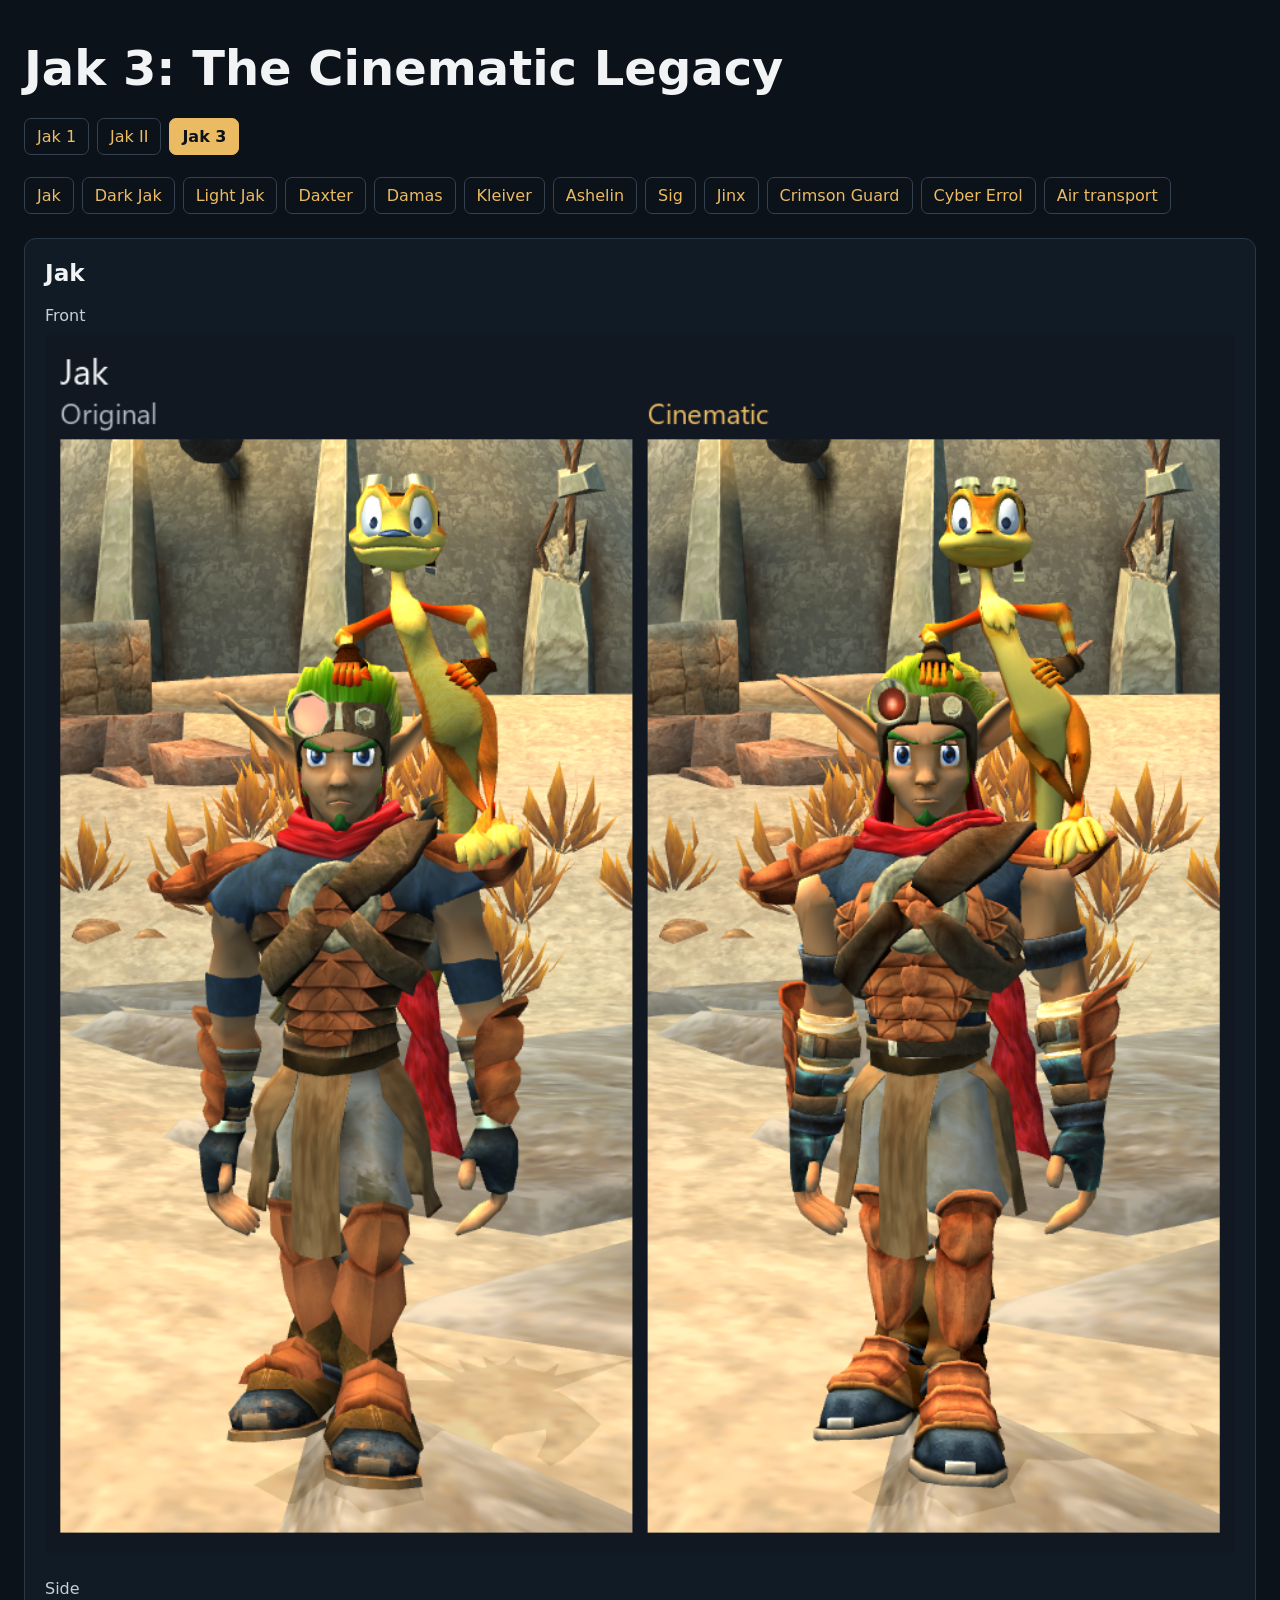
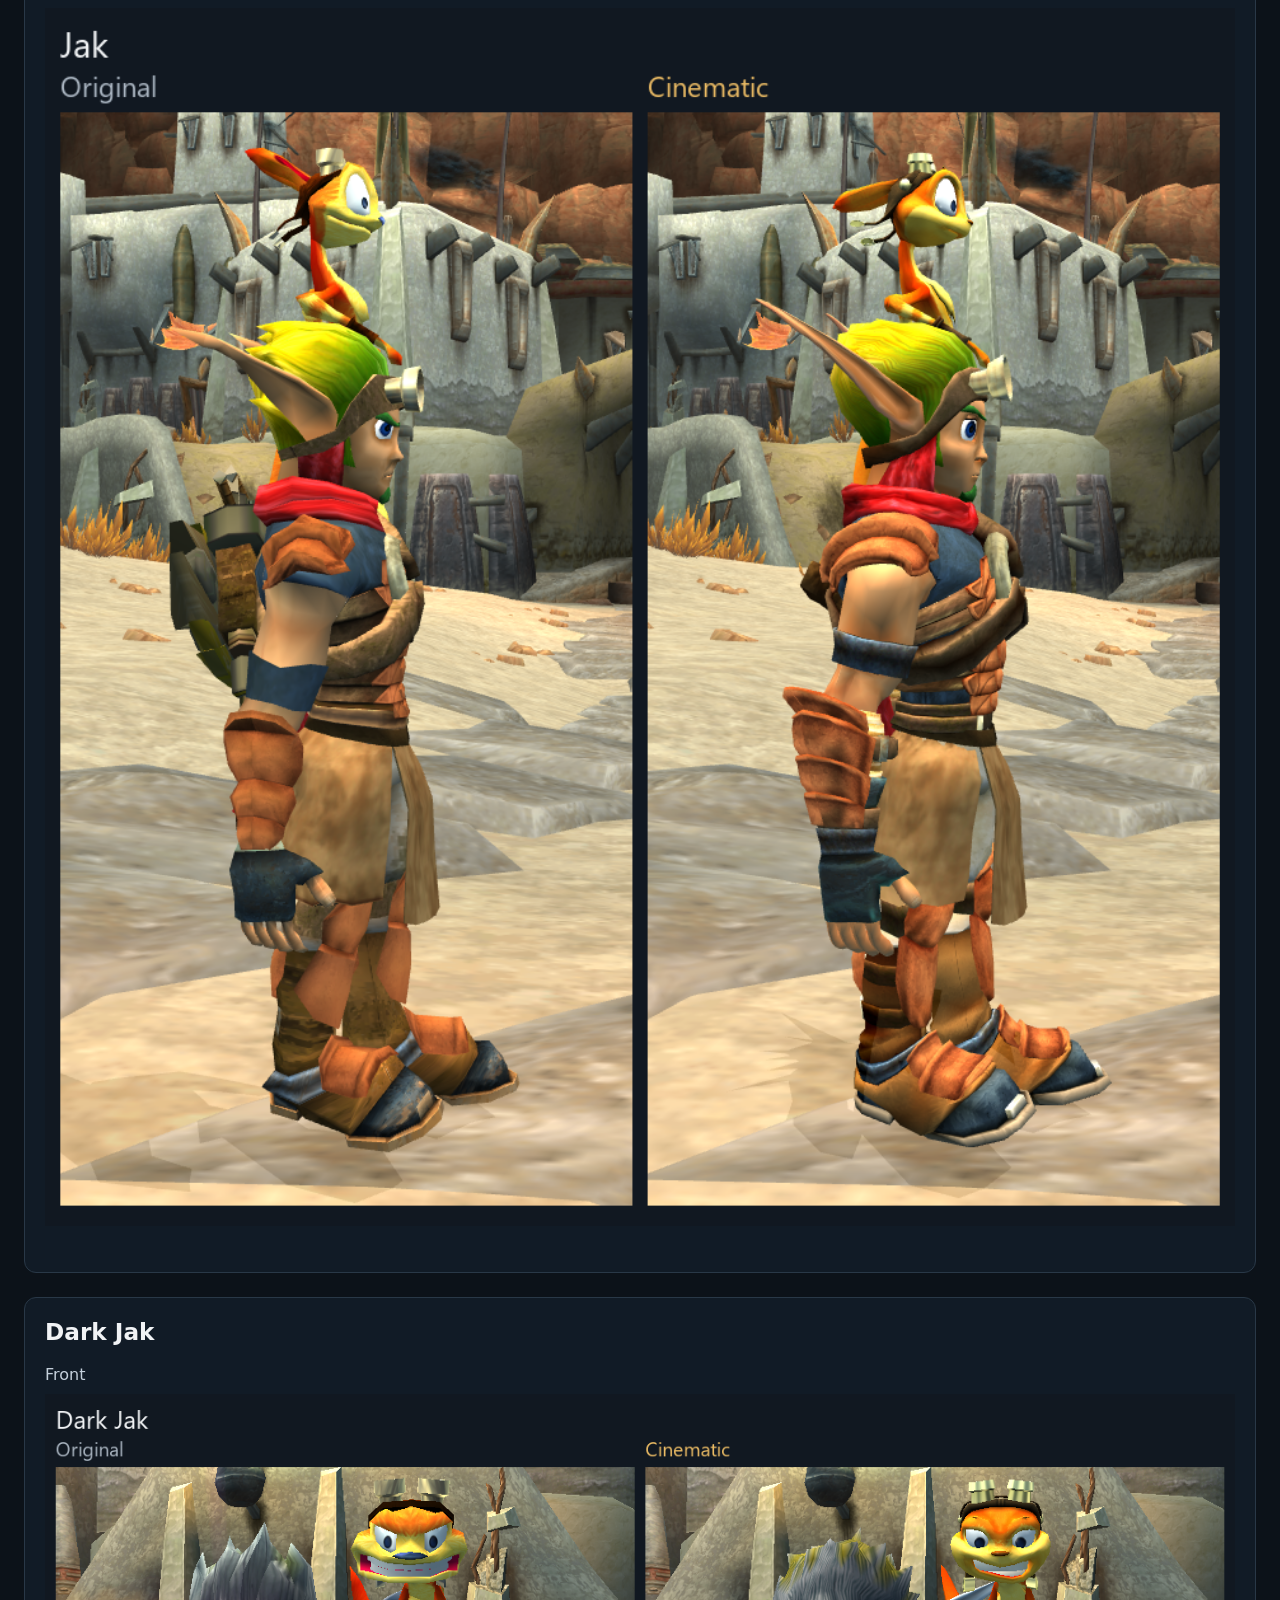
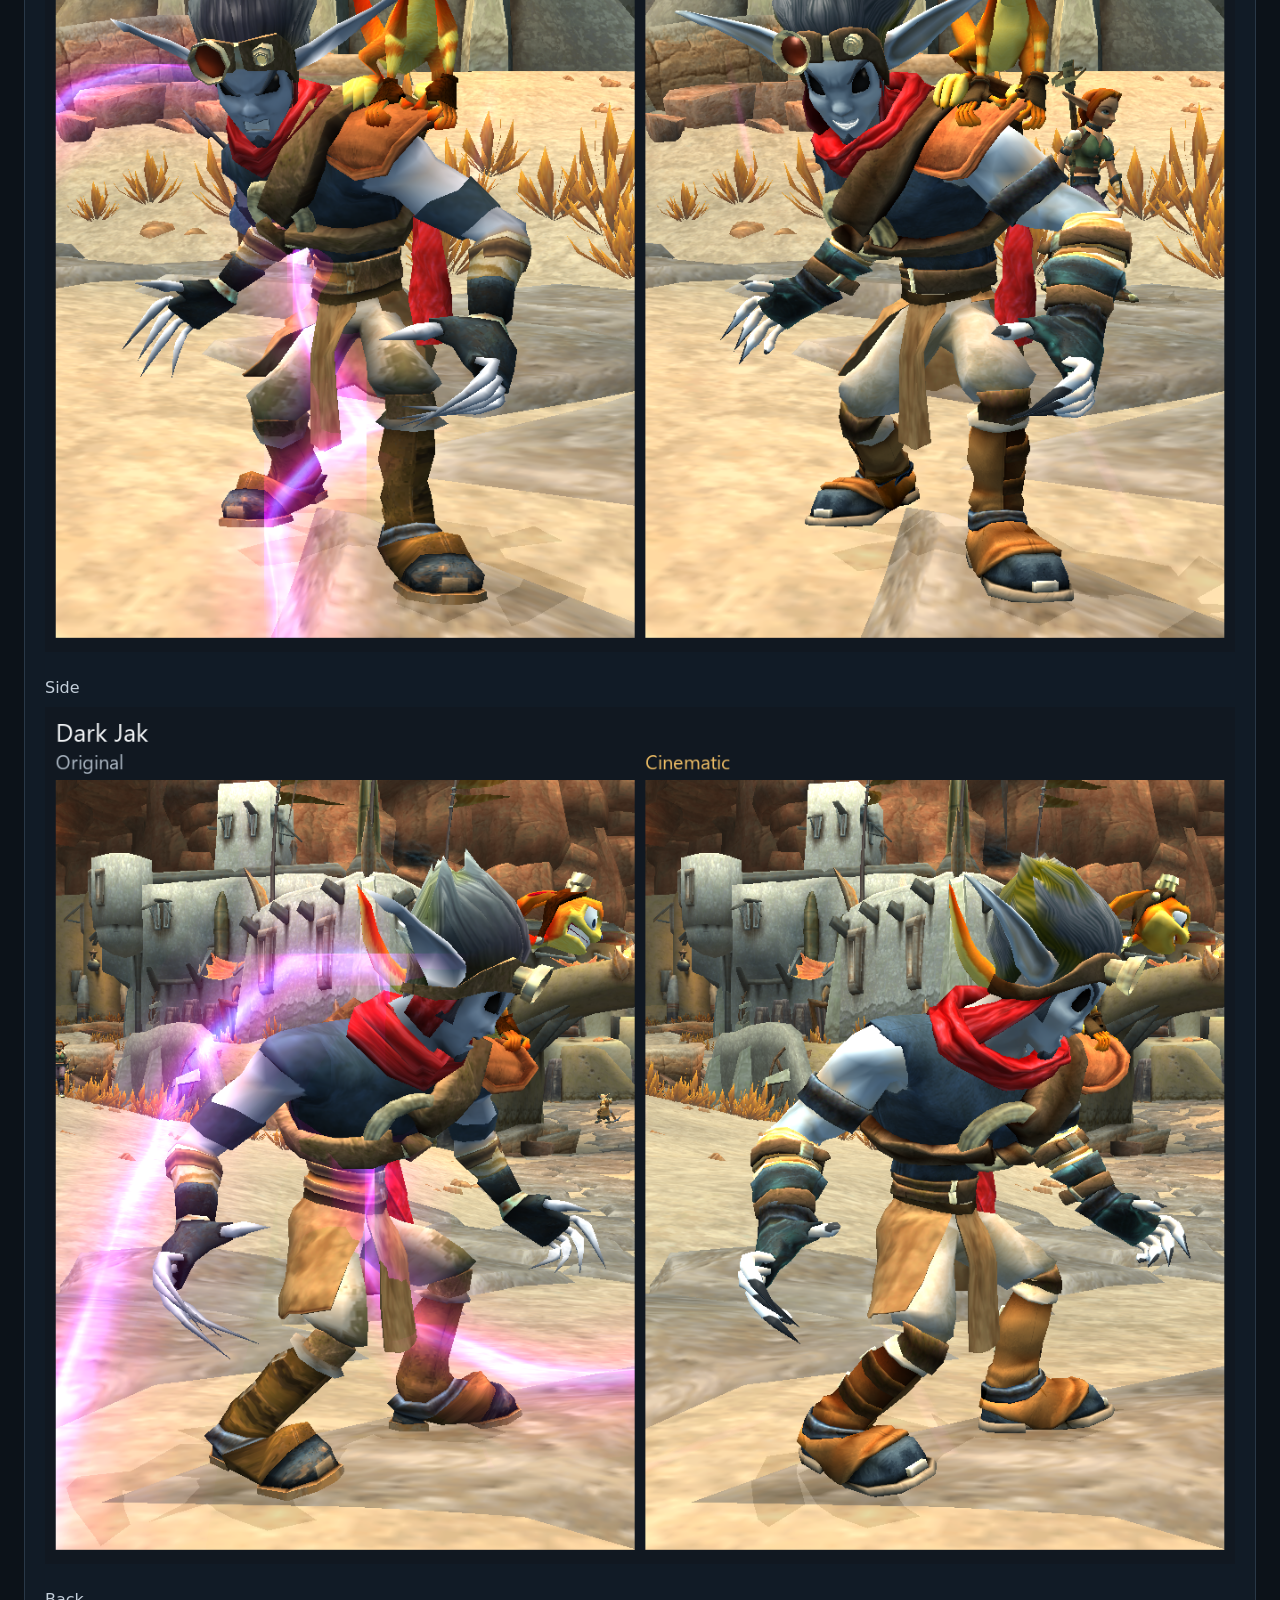
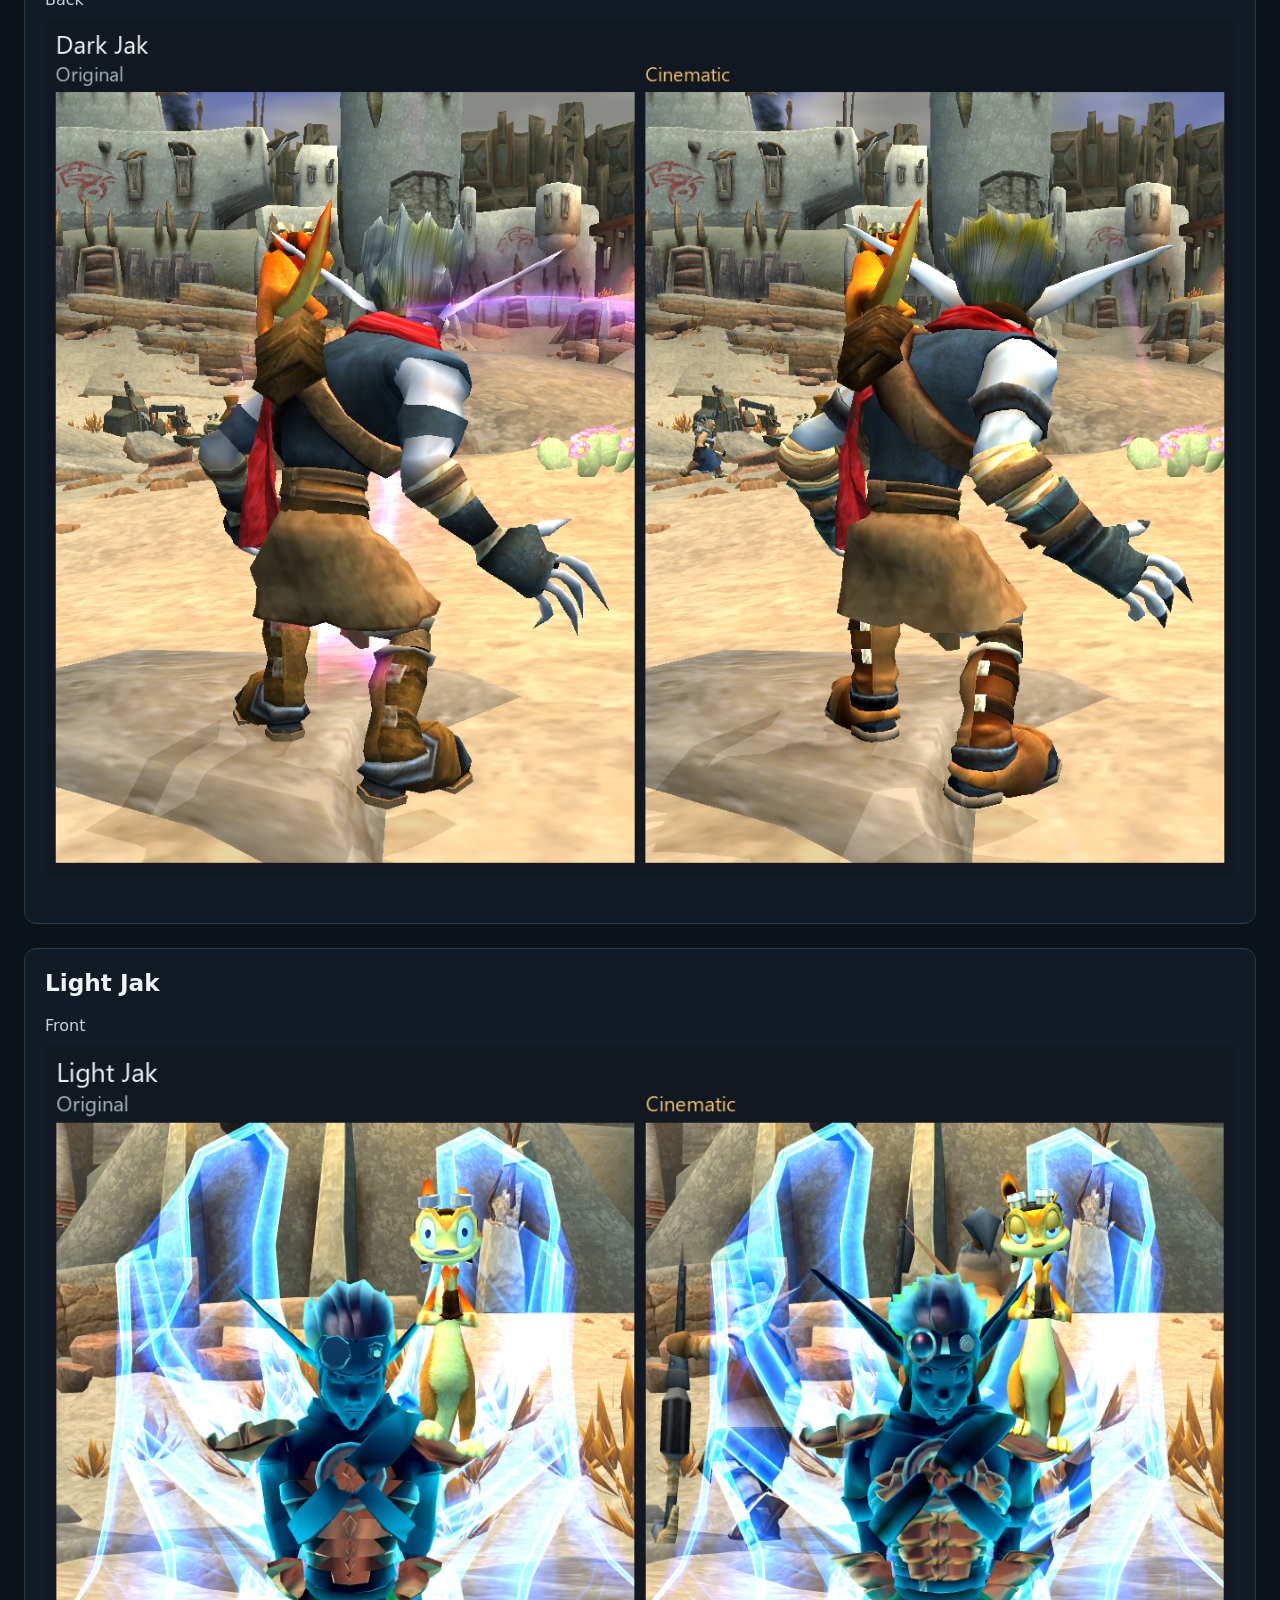
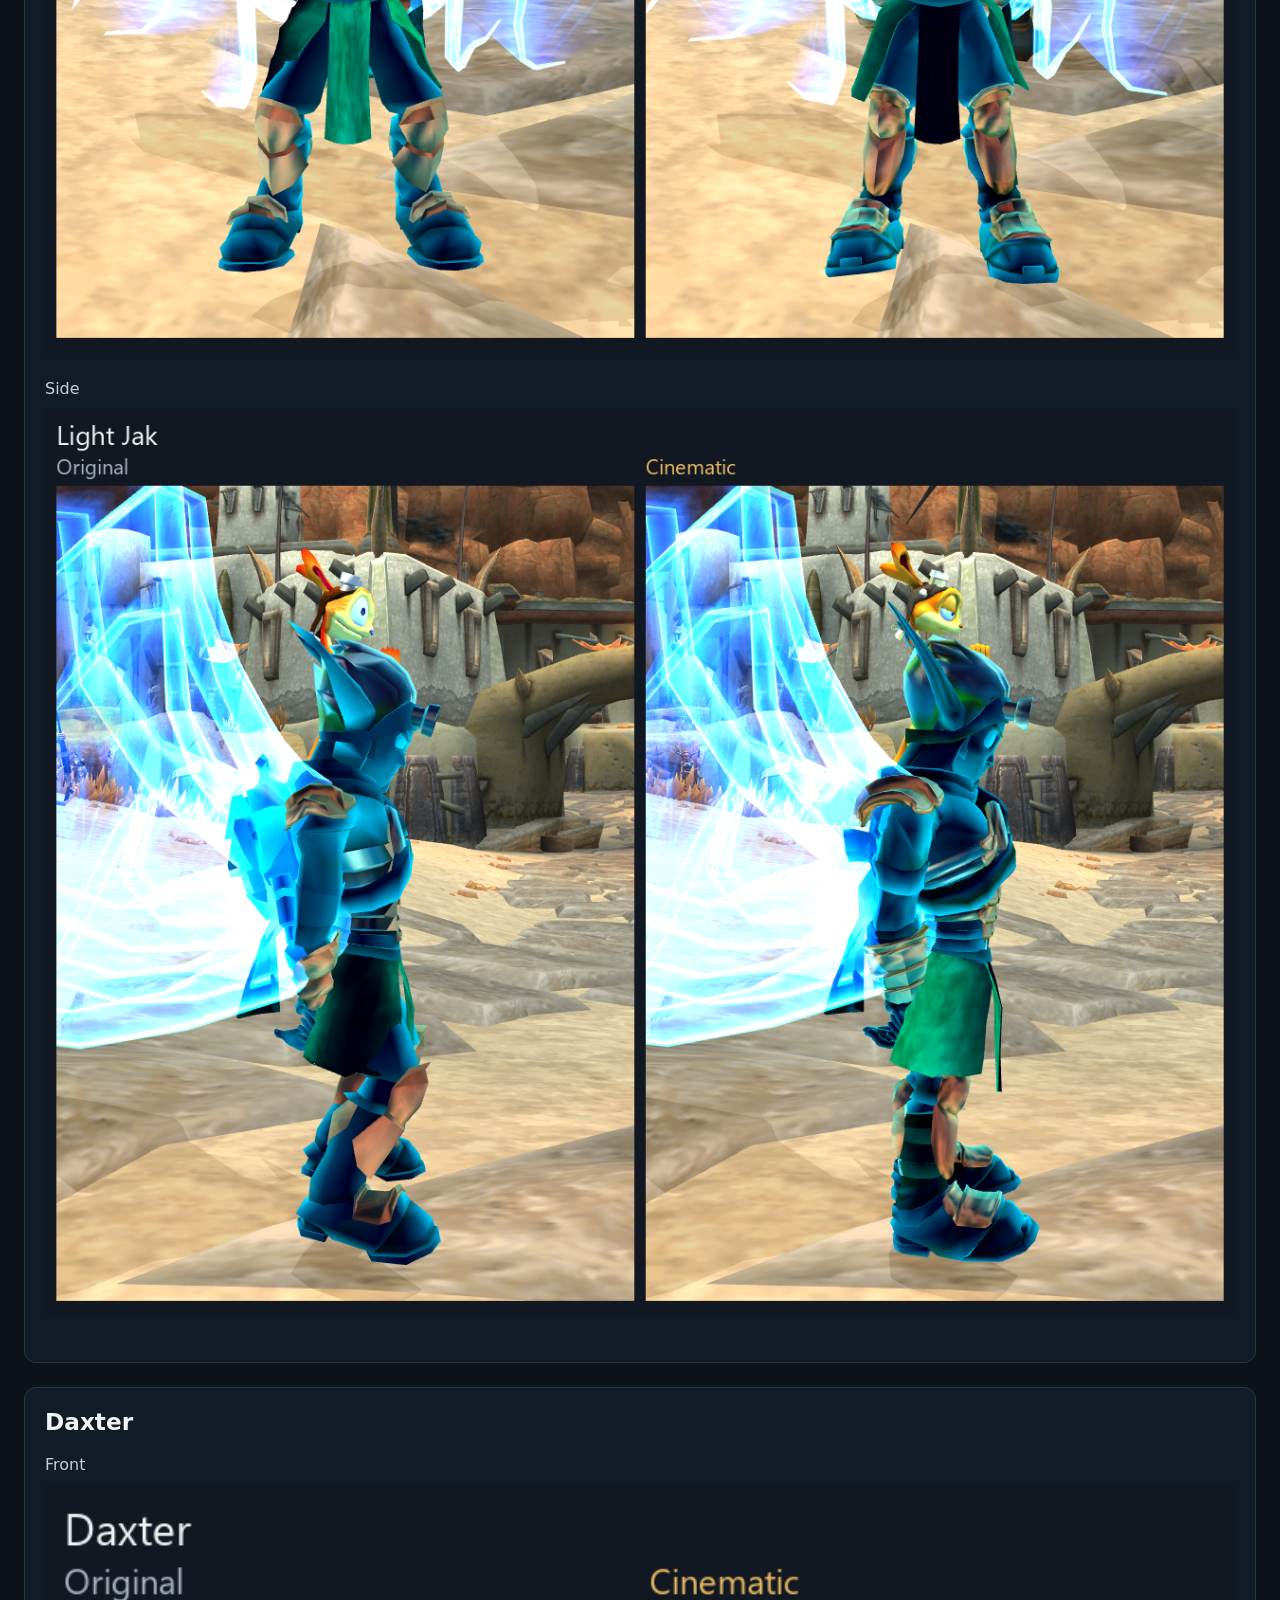
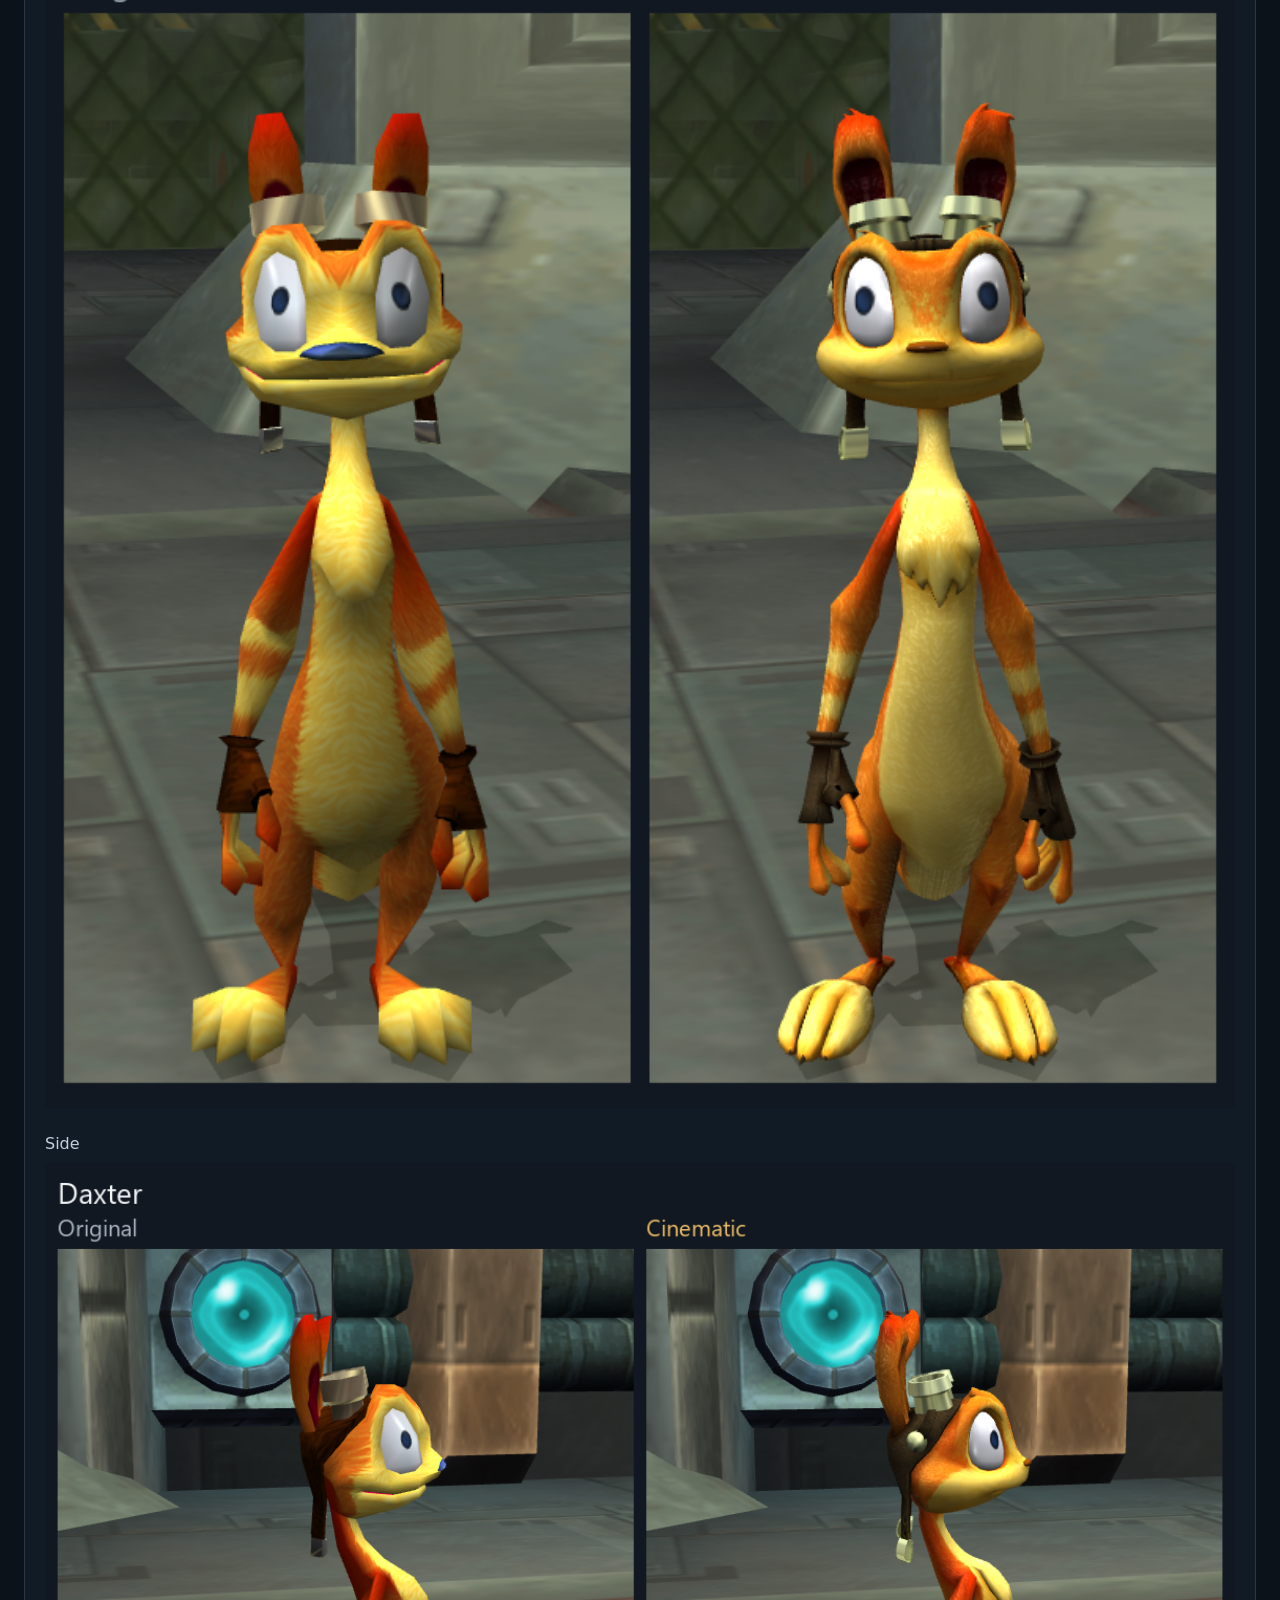
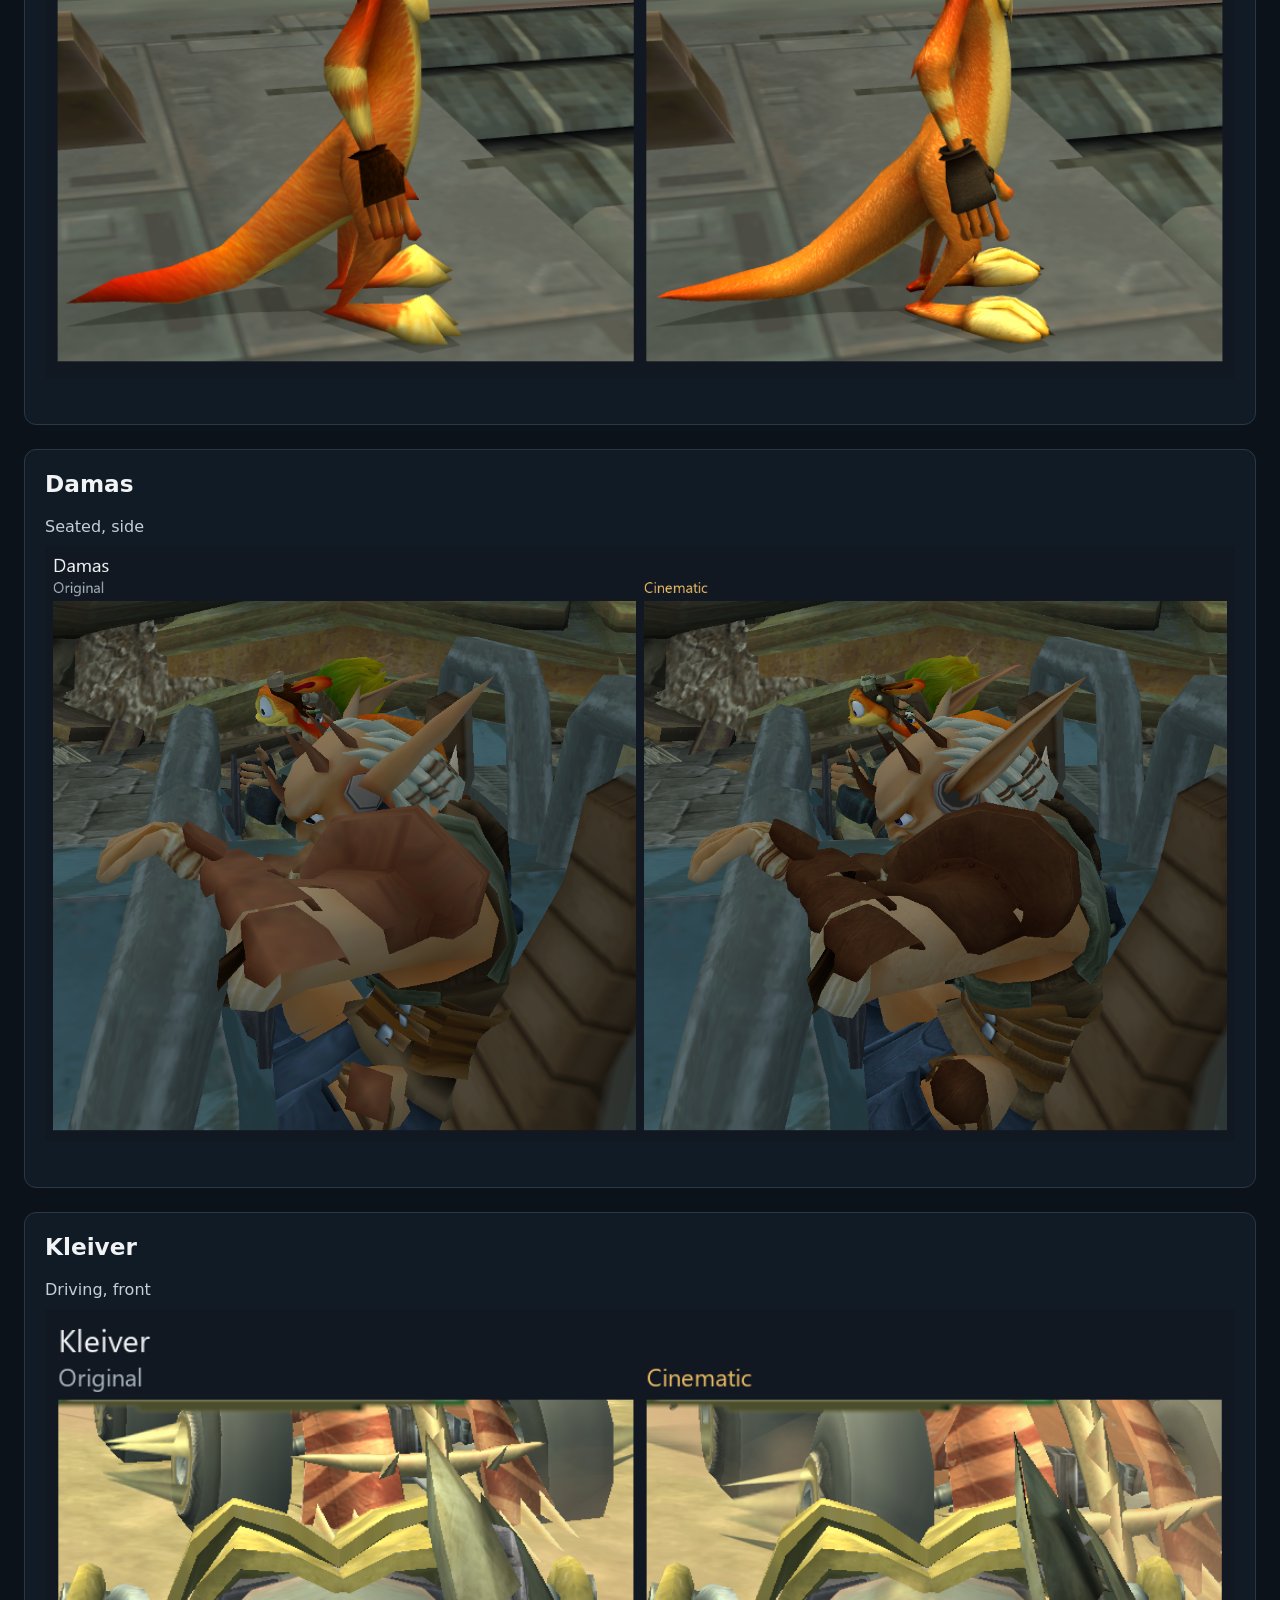
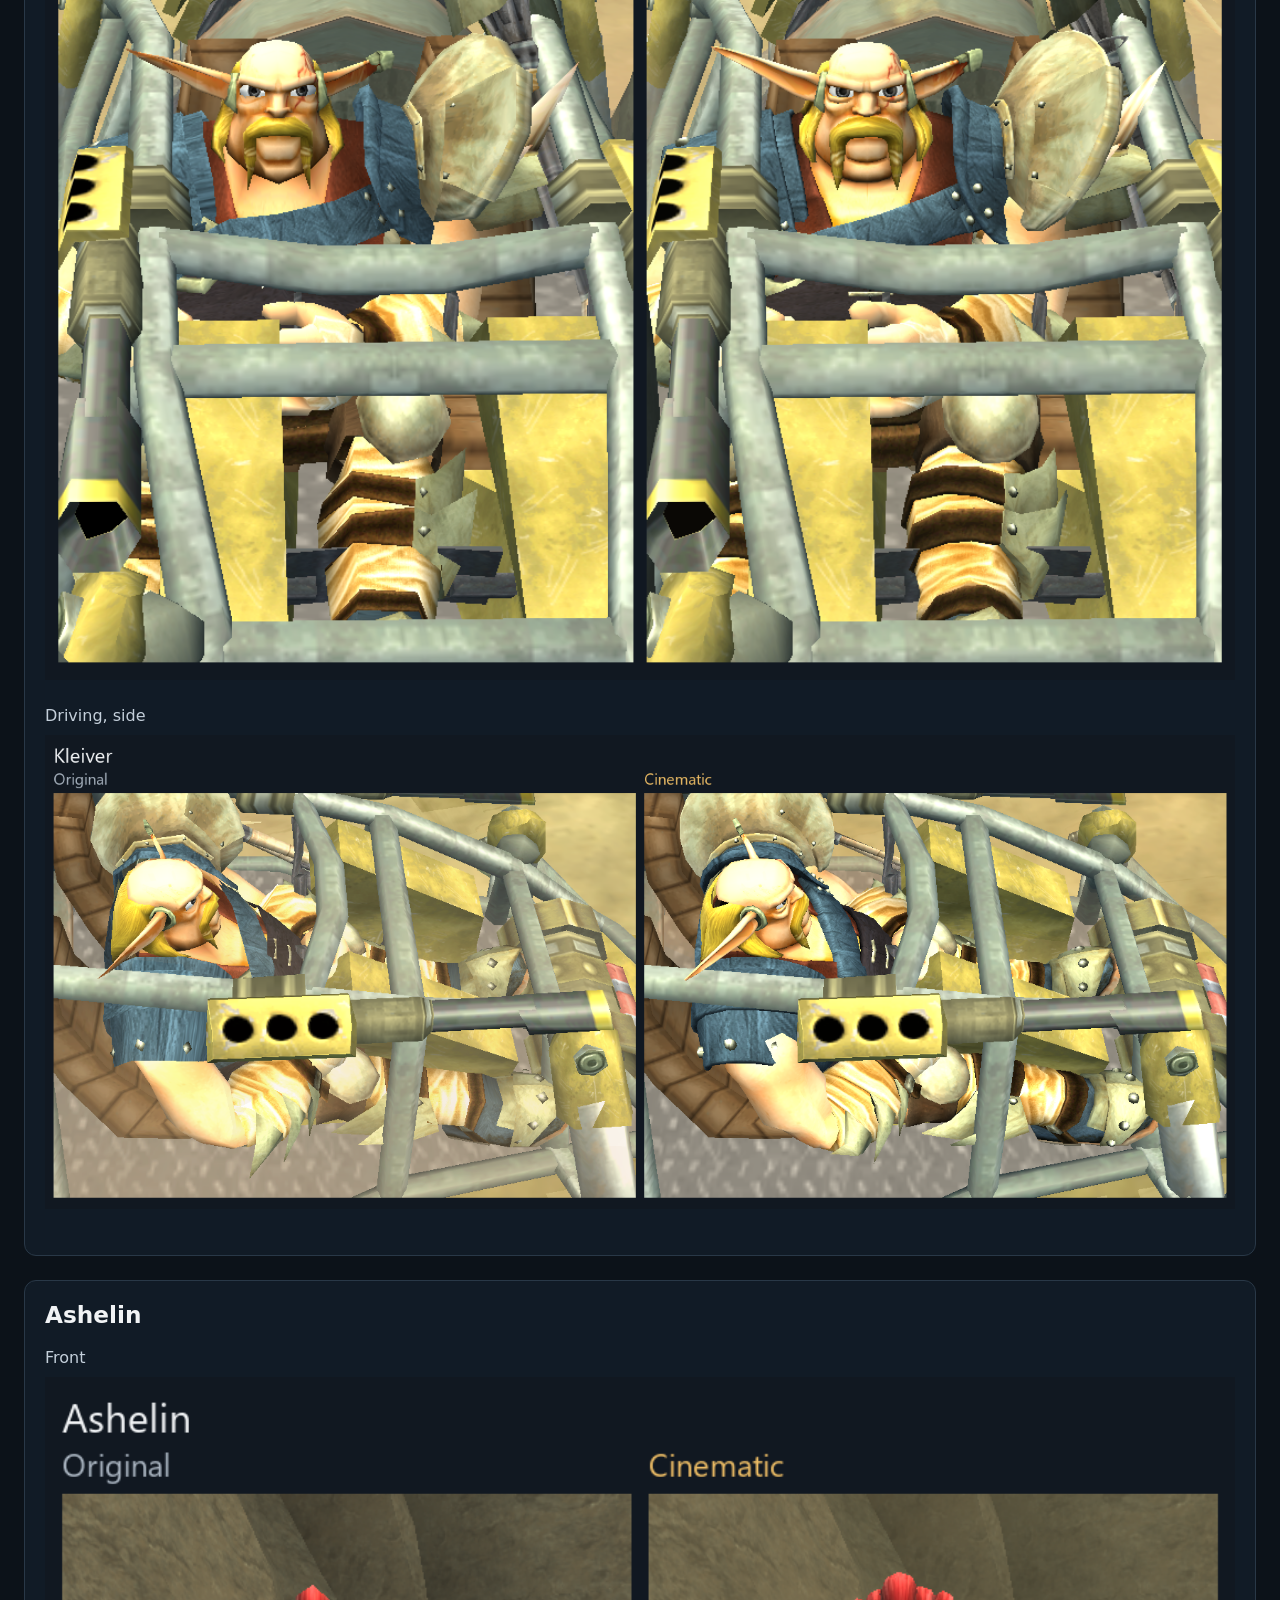
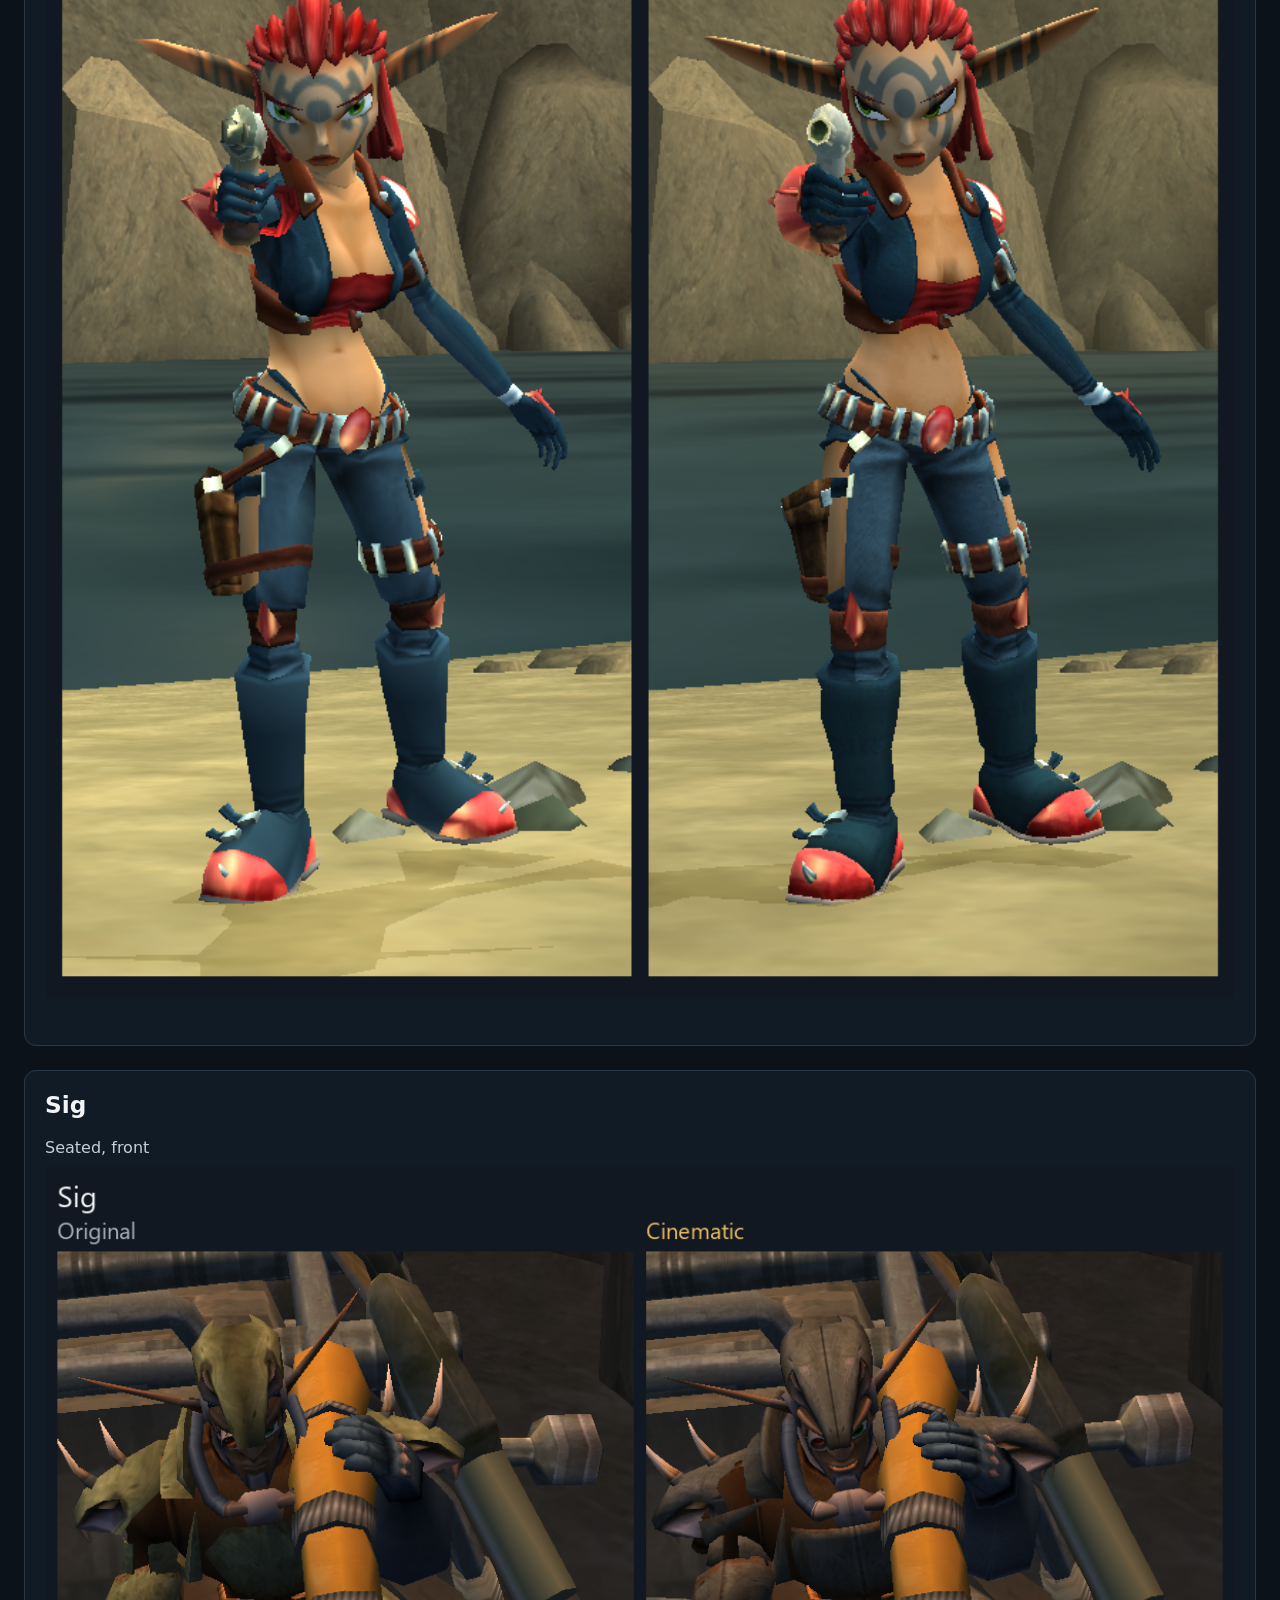
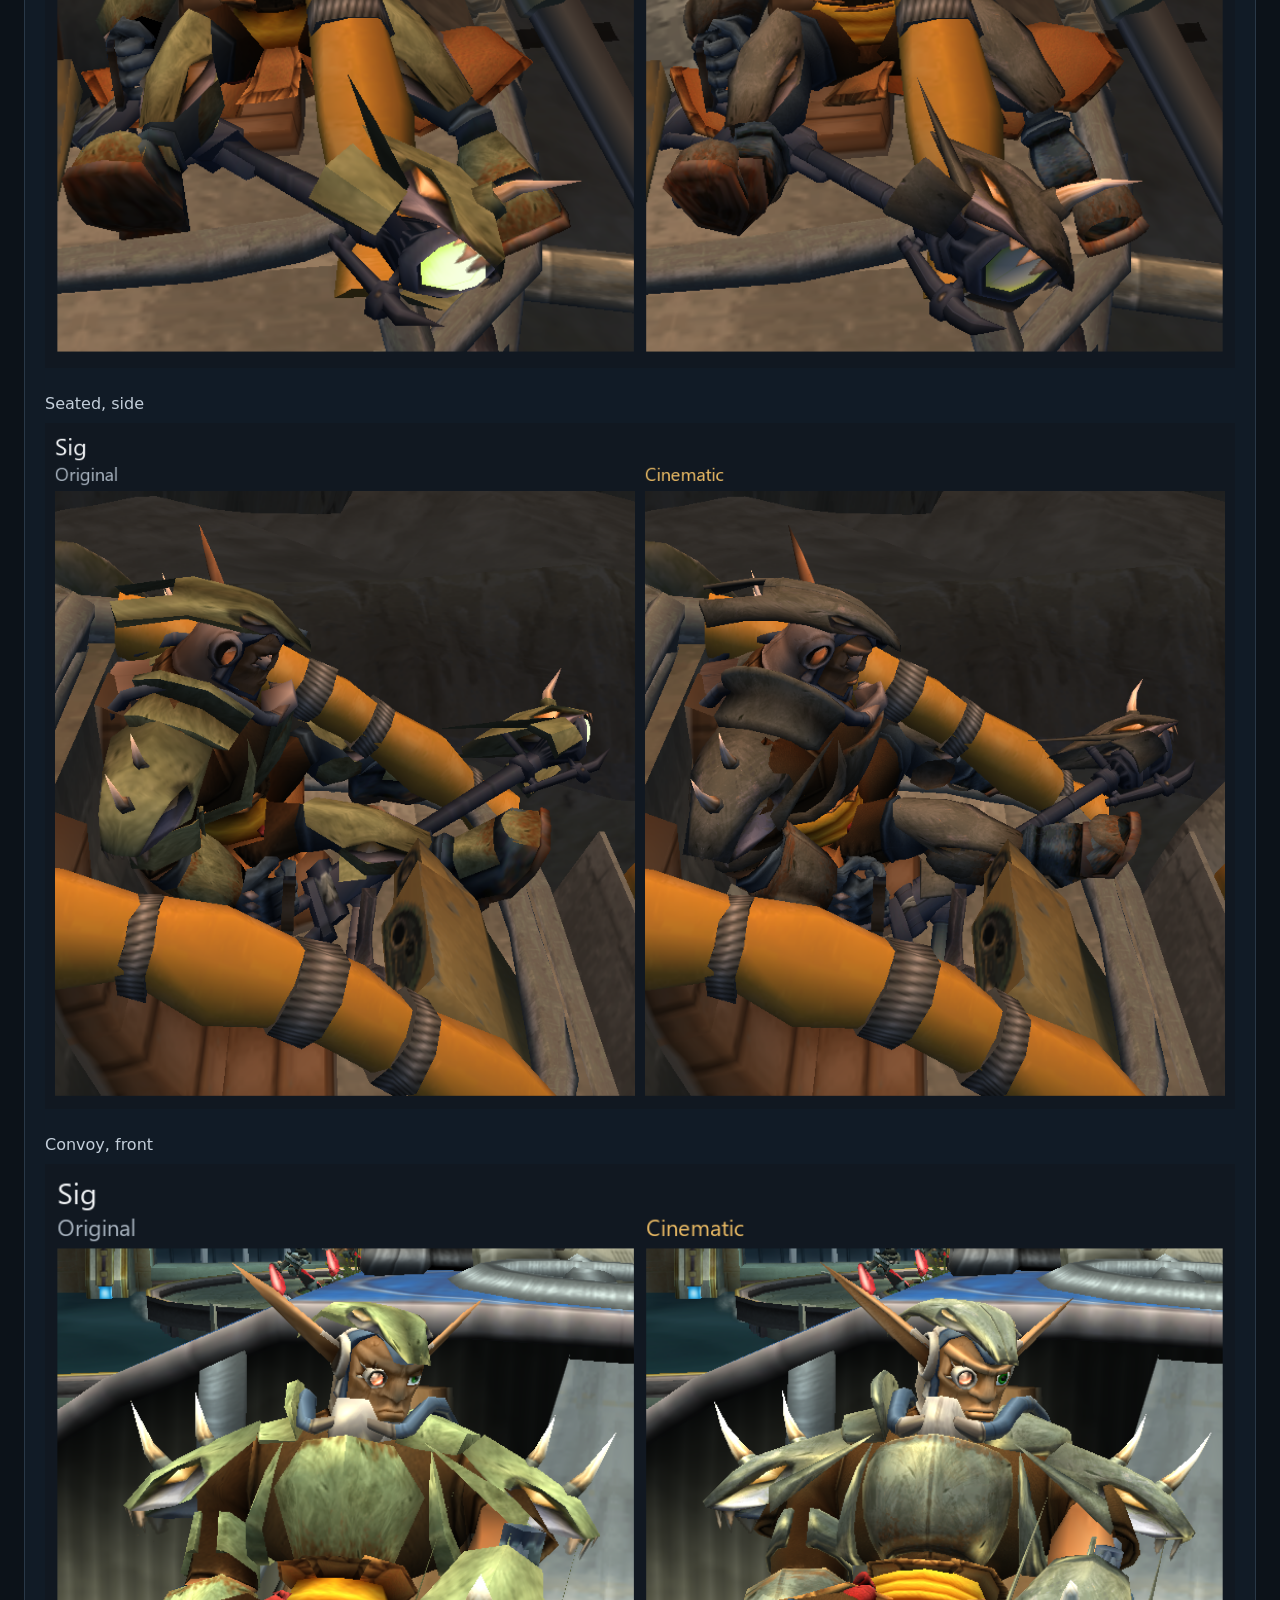
==== docs/comparisons/jak3.html @ a6aa9665 "mod: prepare game-only release source" ====
<!doctype html>
<html lang="en"><head><meta charset="utf-8">
<meta name="viewport" content="width=device-width,initial-scale=1">
<title>Jak 3: The Cinematic Legacy comparisons</title><link rel="stylesheet" href="style.css"></head>
<body><main><header><h1>Jak 3: The Cinematic Legacy</h1><nav aria-label="Games">
<a href="https://github.com/JacopoBassan/the-cinematic-legacy-jak1/blob/main/docs/comparisons/jak1.md">Jak 1</a>
<a href="https://github.com/JacopoBassan/the-cinematic-legacy-jak2/blob/main/docs/comparisons/jak2.md">Jak II</a>
<a href="jak3.html" aria-current="page">Jak 3</a>
</nav><nav aria-label="Characters">
<a href="#jak">Jak</a>
<a href="#darkjak">Dark Jak</a>
<a href="#lightjak">Light Jak</a>
<a href="#dax">Daxter</a>
<a href="#damas">Damas</a>
<a href="#kleiver">Kleiver</a>
<a href="#ashelin">Ashelin</a>
<a href="#sig">Sig</a>
<a href="#jinx">Jinx</a>
<a href="#guard">Crimson Guard</a>
<a href="#errol">Cyber Errol</a>
<a href="#air">Air transport</a>
</nav></header>
<section id="jak"><h2>Jak</h2>
<figure><figcaption>Front</figcaption><a href="jak3/jak-0.webp?v=0a4800e6e43d"><img src="jak3/jak-0.webp?v=0a4800e6e43d" width="936" height="958" alt="Jak, Front: Original left, Cinematic right" loading="lazy" decoding="async"></a></figure>
<figure><figcaption>Side</figcaption><a href="jak3/jak-1.webp?v=fc85ff5c7d08"><img src="jak3/jak-1.webp?v=fc85ff5c7d08" width="936" height="958" alt="Jak, Side: Original left, Cinematic right" loading="lazy" decoding="async"></a></figure>
</section>
<section id="darkjak"><h2>Dark Jak</h2>
<figure><figcaption>Front</figcaption><a href="jak3/darkjak-0.webp?v=6ac0684602f3"><img src="jak3/darkjak-0.webp?v=6ac0684602f3" width="1336" height="963" alt="Dark Jak, Front: Original left, Cinematic right" loading="lazy" decoding="async"></a></figure>
<figure><figcaption>Side</figcaption><a href="jak3/darkjak-1.webp?v=33429631f047"><img src="jak3/darkjak-1.webp?v=33429631f047" width="1336" height="963" alt="Dark Jak, Side: Original left, Cinematic right" loading="lazy" decoding="async"></a></figure>
<figure><figcaption>Back</figcaption><a href="jak3/darkjak-2.webp?v=49a35fbf5433"><img src="jak3/darkjak-2.webp?v=49a35fbf5433" width="1336" height="963" alt="Dark Jak, Back: Original left, Cinematic right" loading="lazy" decoding="async"></a></figure>
</section>
<section id="lightjak"><h2>Light Jak</h2>
<figure><figcaption>Front</figcaption><a href="jak3/lightjak-0.webp?v=aa7e656e5f68"><img src="jak3/lightjak-0.webp?v=aa7e656e5f68" width="1256" height="958" alt="Light Jak, Front: Original left, Cinematic right" loading="lazy" decoding="async"></a></figure>
<figure><figcaption>Side</figcaption><a href="jak3/lightjak-1.webp?v=171244c76be6"><img src="jak3/lightjak-1.webp?v=171244c76be6" width="1256" height="958" alt="Light Jak, Side: Original left, Cinematic right" loading="lazy" decoding="async"></a></figure>
</section>
<section id="dax"><h2>Daxter</h2>
<figure><figcaption>Front</figcaption><a href="jak3/dax-0.webp?v=4287fe110b75"><img src="jak3/dax-0.webp?v=4287fe110b75" width="756" height="778" alt="Daxter, Front: Original left, Cinematic right" loading="lazy" decoding="async"></a></figure>
<figure><figcaption>Side</figcaption><a href="jak3/dax-1.webp?v=319e70023cab"><img src="jak3/dax-1.webp?v=319e70023cab" width="1136" height="778" alt="Daxter, Side: Original left, Cinematic right" loading="lazy" decoding="async"></a></figure>
</section>
<section id="damas"><h2>Damas</h2>
<figure><figcaption>Seated, side</figcaption><a href="jak3/damas-0.webp?v=ef2ca6089d5b"><img src="jak3/damas-0.webp?v=ef2ca6089d5b" width="1776" height="888" alt="Damas, Seated, side: Original left, Cinematic right" loading="lazy" decoding="async"></a></figure>
</section>
<section id="kleiver"><h2>Kleiver</h2>
<figure><figcaption>Driving, front</figcaption><a href="jak3/kleiver-0.webp?v=fb30a37a35c6"><img src="jak3/kleiver-0.webp?v=fb30a37a35c6" width="1076" height="878" alt="Kleiver, Driving, front: Original left, Cinematic right" loading="lazy" decoding="async"></a></figure>
<figure><figcaption>Driving, side</figcaption><a href="jak3/kleiver-1.webp?v=52fc78a9b41d"><img src="jak3/kleiver-1.webp?v=52fc78a9b41d" width="1676" height="668" alt="Kleiver, Driving, side: Original left, Cinematic right" loading="lazy" decoding="async"></a></figure>
</section>
<section id="ashelin"><h2>Ashelin</h2>
<figure><figcaption>Front</figcaption><a href="jak3/ashelin-0.webp?v=698787377889"><img src="jak3/ashelin-0.webp?v=698787377889" width="836" height="858" alt="Ashelin, Front: Original left, Cinematic right" loading="lazy" decoding="async"></a></figure>
</section>
<section id="sig"><h2>Sig</h2>
<figure><figcaption>Seated, front</figcaption><a href="jak3/sig-0.webp?v=61c144ced143"><img src="jak3/sig-0.webp?v=61c144ced143" width="1156" height="778" alt="Sig, Seated, front: Original left, Cinematic right" loading="lazy" decoding="async"></a></figure>
<figure><figcaption>Seated, side</figcaption><a href="jak3/sig-1.webp?v=6ddc5fdefa4b"><img src="jak3/sig-1.webp?v=6ddc5fdefa4b" width="1436" height="828" alt="Sig, Seated, side: Original left, Cinematic right" loading="lazy" decoding="async"></a></figure>
<figure><figcaption>Convoy, front</figcaption><a href="jak3/sig-2.webp?v=673464190eaa"><img src="jak3/sig-2.webp?v=673464190eaa" width="1156" height="718" alt="Sig, Convoy, front: Original left, Cinematic right" loading="lazy" decoding="async"></a></figure>
</section>
<section id="jinx"><h2>Jinx</h2>
<figure><figcaption>Front</figcaption><a href="jak3/jinx-0.webp?v=a97065dd1510"><img src="jak3/jinx-0.webp?v=a97065dd1510" width="936" height="908" alt="Jinx, Front: Original left, Cinematic right" loading="lazy" decoding="async"></a></figure>
<figure><figcaption>Side</figcaption><a href="jak3/jinx-1.webp?v=4b14bf354a5a"><img src="jak3/jinx-1.webp?v=4b14bf354a5a" width="936" height="908" alt="Jinx, Side: Original left, Cinematic right" loading="lazy" decoding="async"></a></figure>
</section>
<section id="guard"><h2>Crimson Guard</h2>
<figure><figcaption>Front</figcaption><a href="jak3/guard-0.webp?v=452133a115e9"><img src="jak3/guard-0.webp?v=452133a115e9" width="1996" height="988" alt="Crimson Guard, Front: Original left, Cinematic right" loading="lazy" decoding="async"></a></figure>
<figure><figcaption>Side</figcaption><a href="jak3/guard-1.webp?v=9dee3f06ae39"><img src="jak3/guard-1.webp?v=9dee3f06ae39" width="1336" height="958" alt="Crimson Guard, Side: Original left, Cinematic right" loading="lazy" decoding="async"></a></figure>
<figure><figcaption>Dark armor, front</figcaption><a href="jak3/guard-2.webp?v=f08a1bc413ef"><img src="jak3/guard-2.webp?v=f08a1bc413ef" width="1996" height="988" alt="Crimson Guard, Dark armor, front: Original left, Cinematic right" loading="lazy" decoding="async"></a></figure>
<figure><figcaption>Dark armor, side</figcaption><a href="jak3/guard-3.webp?v=9beb62f8643e"><img src="jak3/guard-3.webp?v=9beb62f8643e" width="1336" height="958" alt="Crimson Guard, Dark armor, side: Original left, Cinematic right" loading="lazy" decoding="async"></a></figure>
</section>
<section id="errol"><h2>Cyber Errol</h2>
<figure><figcaption>Factory battle</figcaption><a href="jak3/errol-0.webp?v=375615e20c37"><img src="jak3/errol-0.webp?v=375615e20c37" width="1436" height="1048" alt="Cyber Errol, Factory battle: Original left, Cinematic right" loading="lazy" decoding="async"></a></figure>
</section>
<section id="air"><h2>Air transport</h2>
<figure><figcaption>Front</figcaption><a href="jak3/air-0.webp?v=8b87c71fff8c"><img src="jak3/air-0.webp?v=8b87c71fff8c" width="2156" height="708" alt="Air transport, Front: Original left, Cinematic right" loading="lazy" decoding="async"></a></figure>
<figure><figcaption>Side</figcaption><a href="jak3/air-1.webp?v=28f25b4142e0"><img src="jak3/air-1.webp?v=28f25b4142e0" width="2316" height="698" alt="Air transport, Side: Original left, Cinematic right" loading="lazy" decoding="async"></a></figure>
</section>
<footer>In-game captures. Original left, Cinematic right. <a href="https://jacopobassan.me">@jacopobassan</a></footer></main></body></html>
---- docs/comparisons/style.css ----
:root{color-scheme:dark;font-family:system-ui,sans-serif;background:#0c1219;color:#f1f3f5}
*{box-sizing:border-box}body{margin:0}main{width:min(1440px,100%);margin:auto;padding:32px 24px 64px}
h1{font-size:clamp(1.7rem,4vw,3rem);margin:8px 0 18px}h2{margin:0 0 20px;font-size:1.45rem}
a{color:#ebbb64;text-underline-offset:3px}nav{display:flex;flex-wrap:wrap;gap:8px;margin:22px 0}
nav a{padding:8px 12px;border:1px solid #334150;border-radius:7px;text-decoration:none}
nav a[aria-current="page"]{background:#ebbb64;border-color:#ebbb64;color:#0c1219;font-weight:600}
section{background:#111b26;border:1px solid #293847;border-radius:12px;margin:24px 0;padding:20px;scroll-margin-top:12px}
figure{margin:18px 0 26px}figcaption{margin-bottom:10px;color:#c4cfda}figure a{display:block}
img{display:block;width:100%;height:auto;object-fit:contain;background:#080d13}
footer{margin-top:28px;color:#8b9aaa;font-size:.9rem}
@media(max-width:640px){main{padding:20px 10px 40px}section{padding:10px}h2{font-size:1.2rem}}
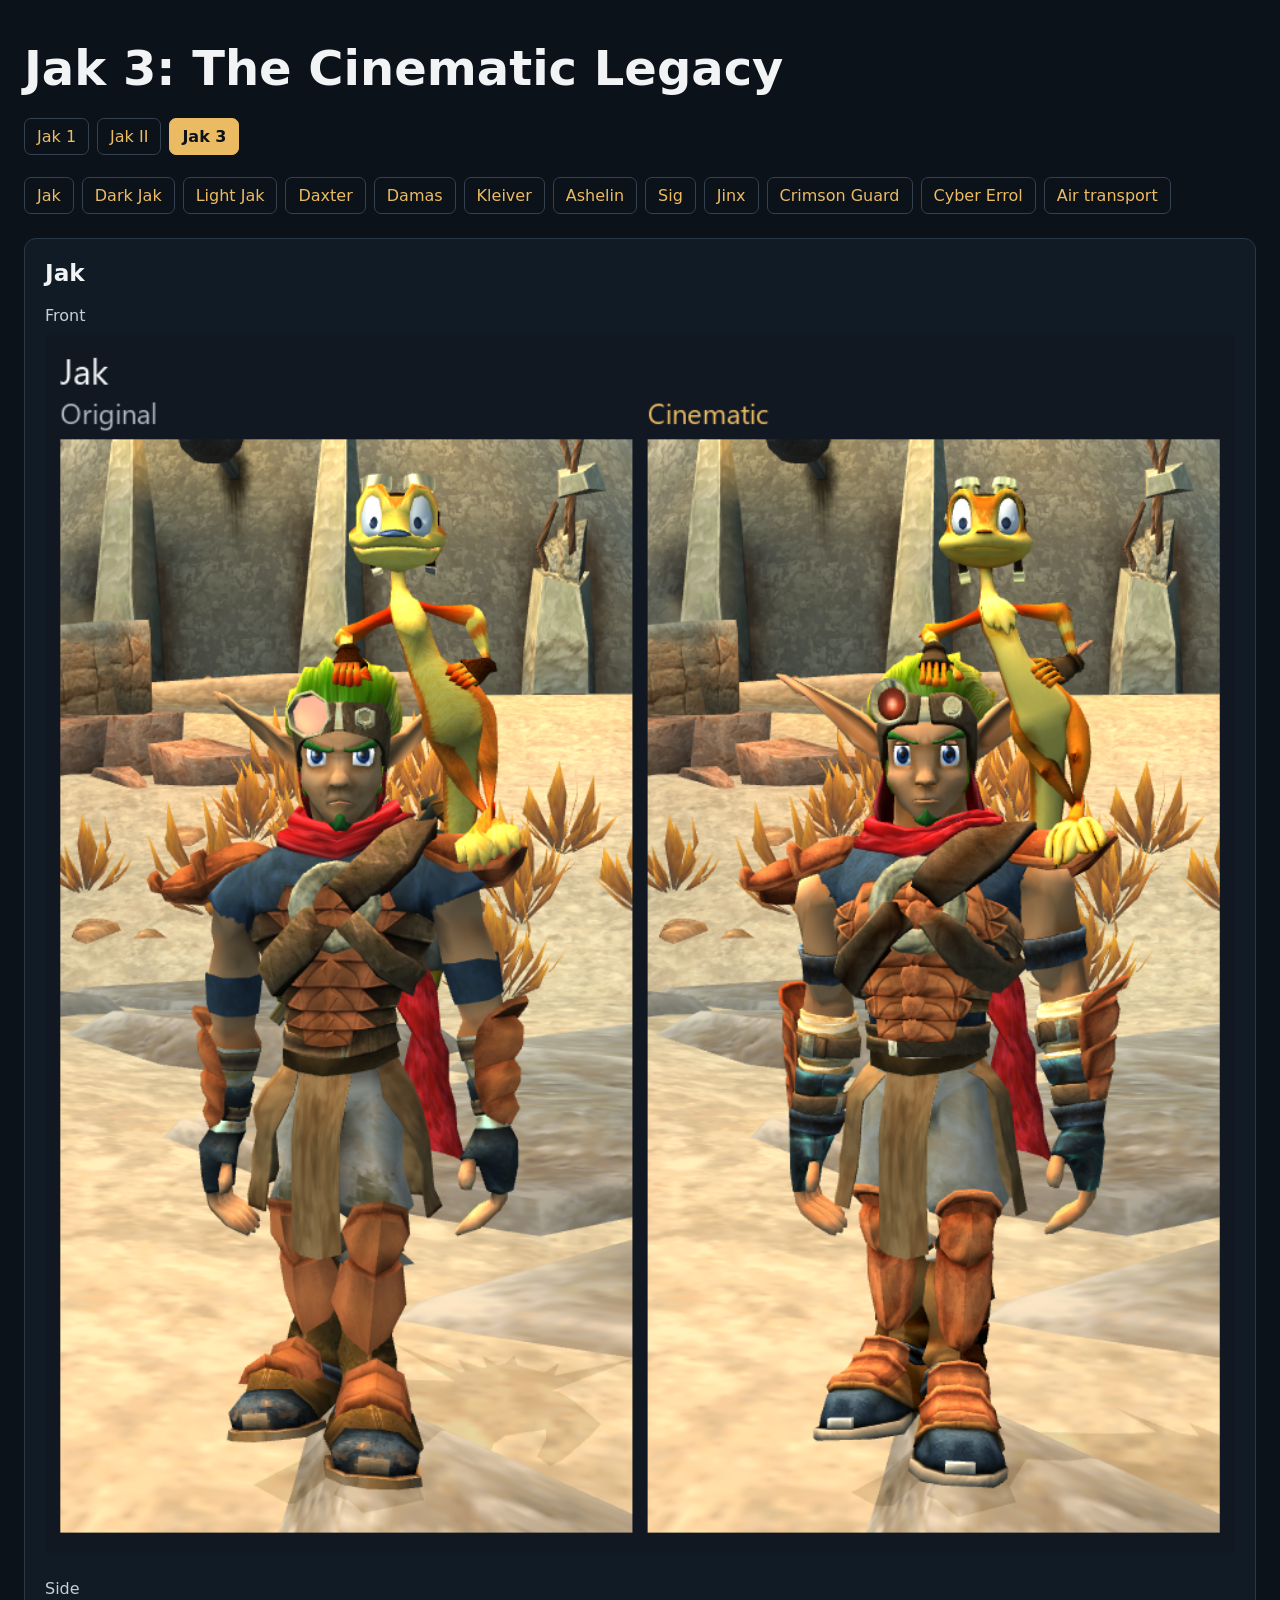
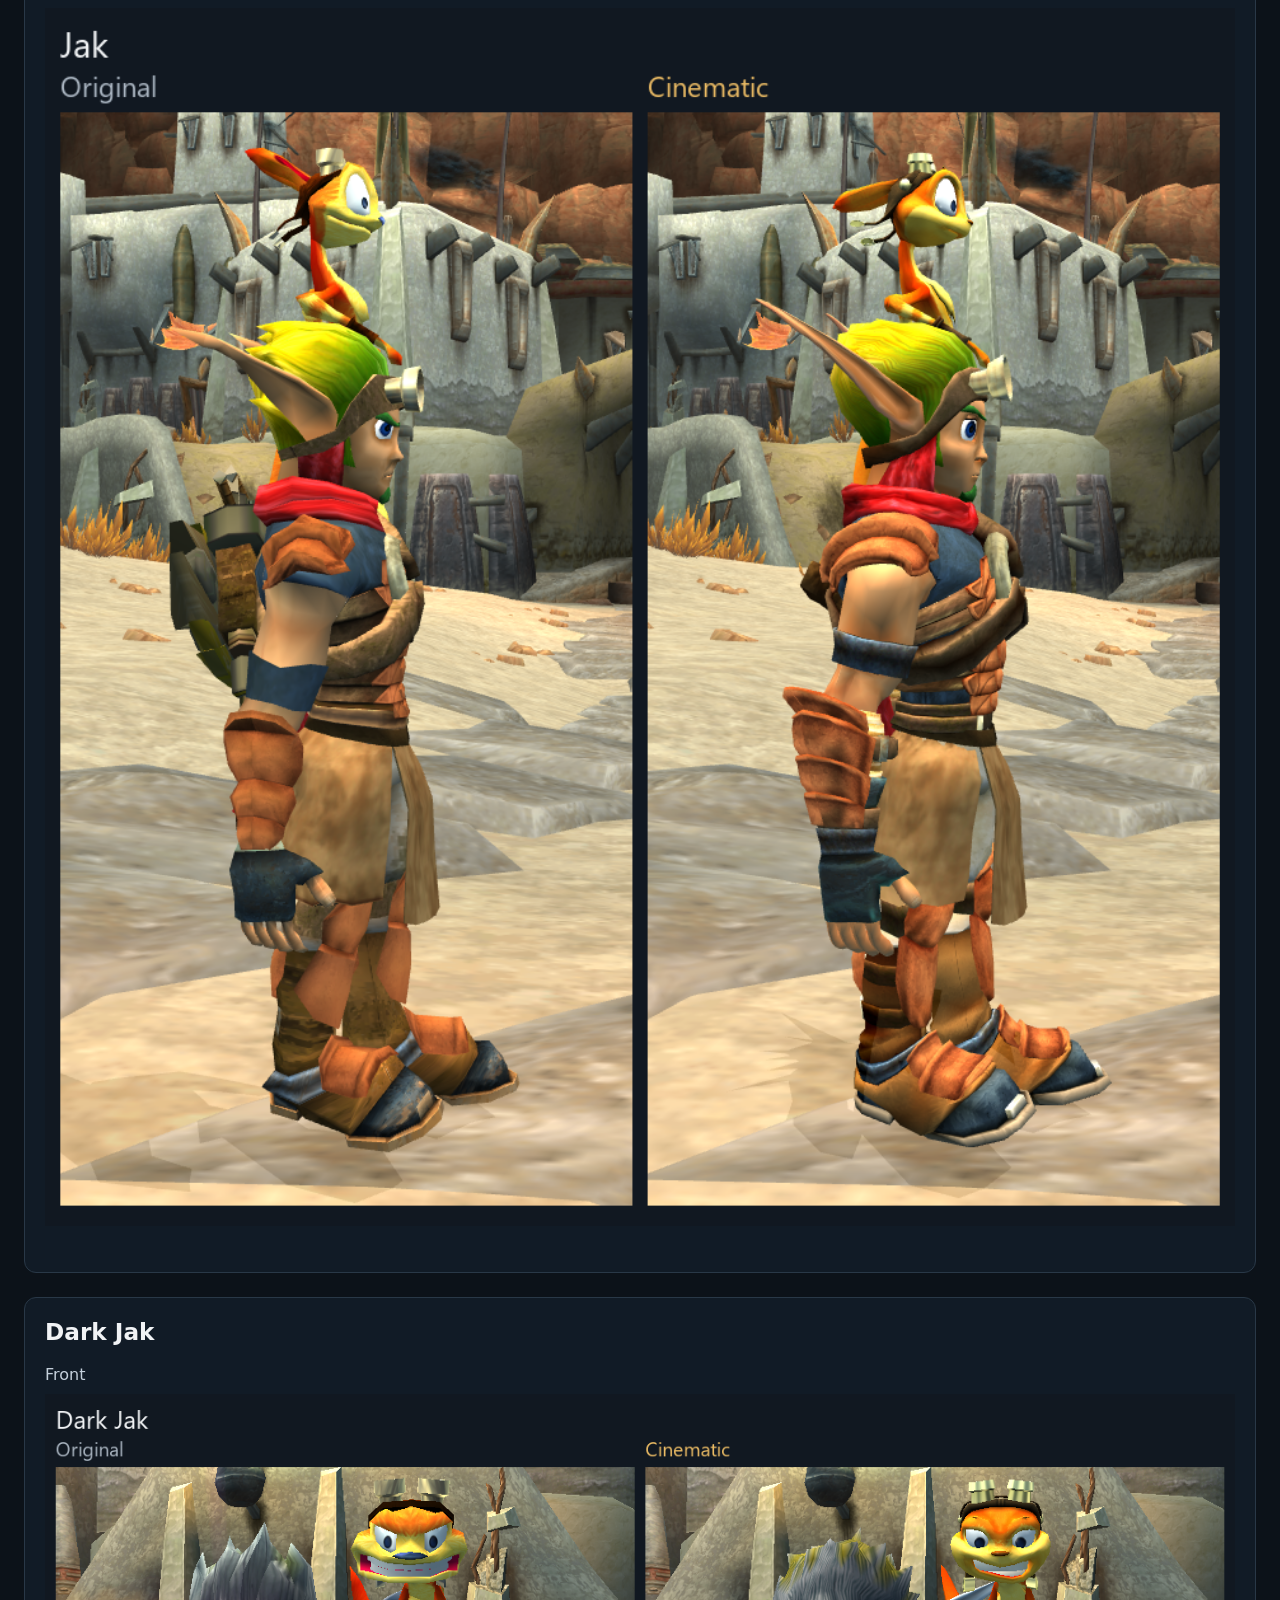
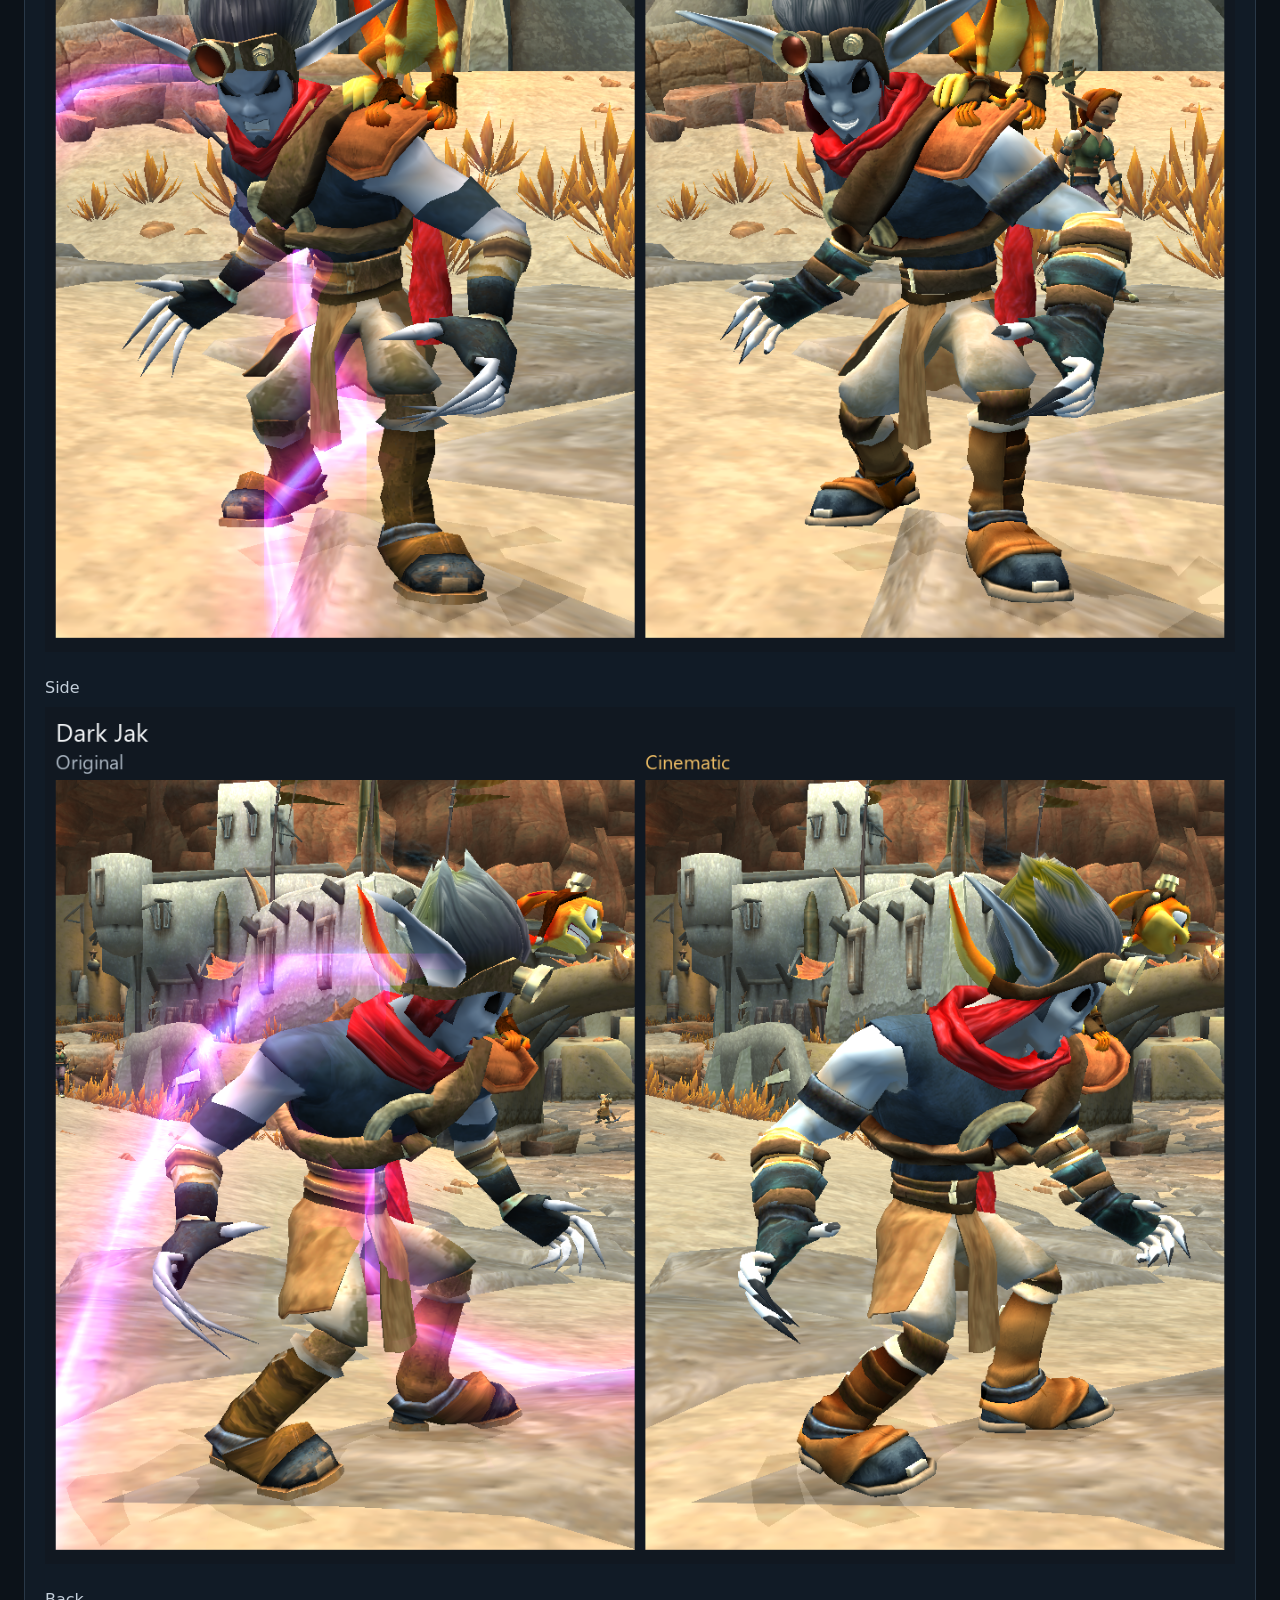
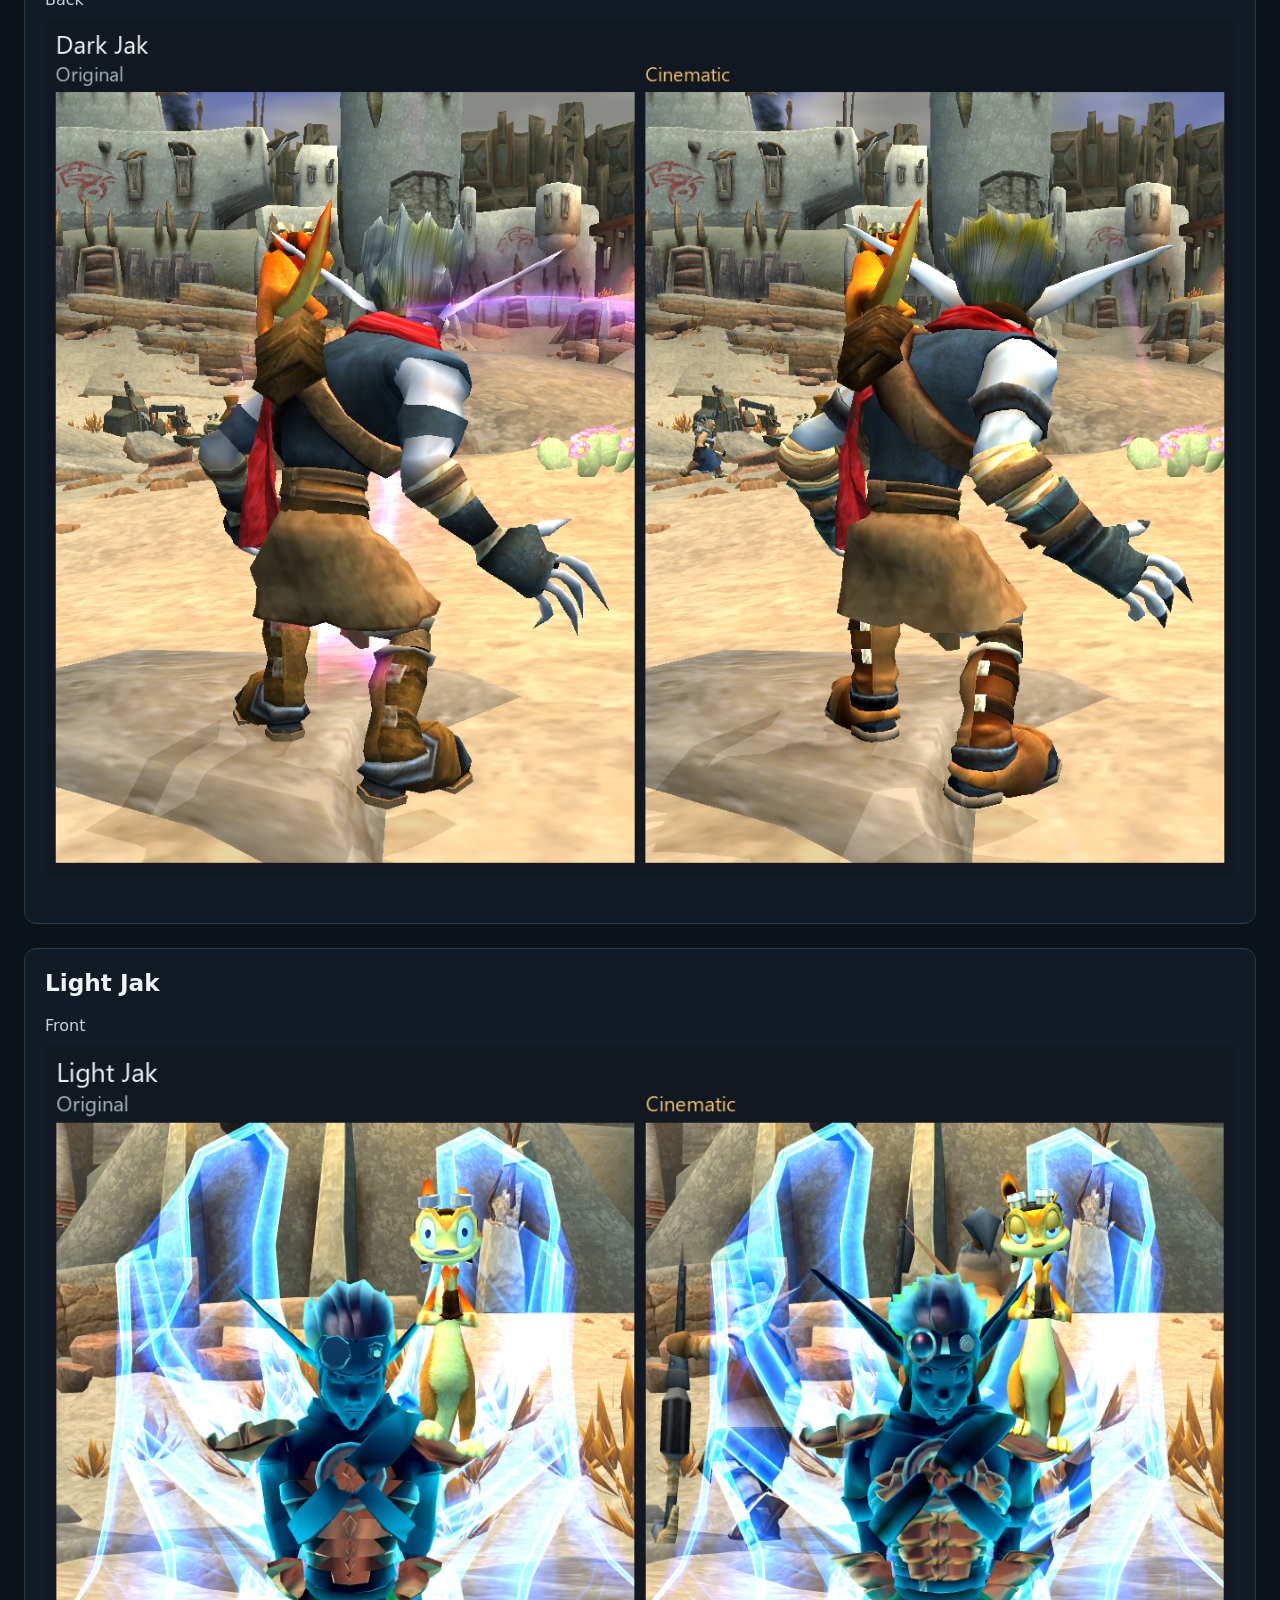
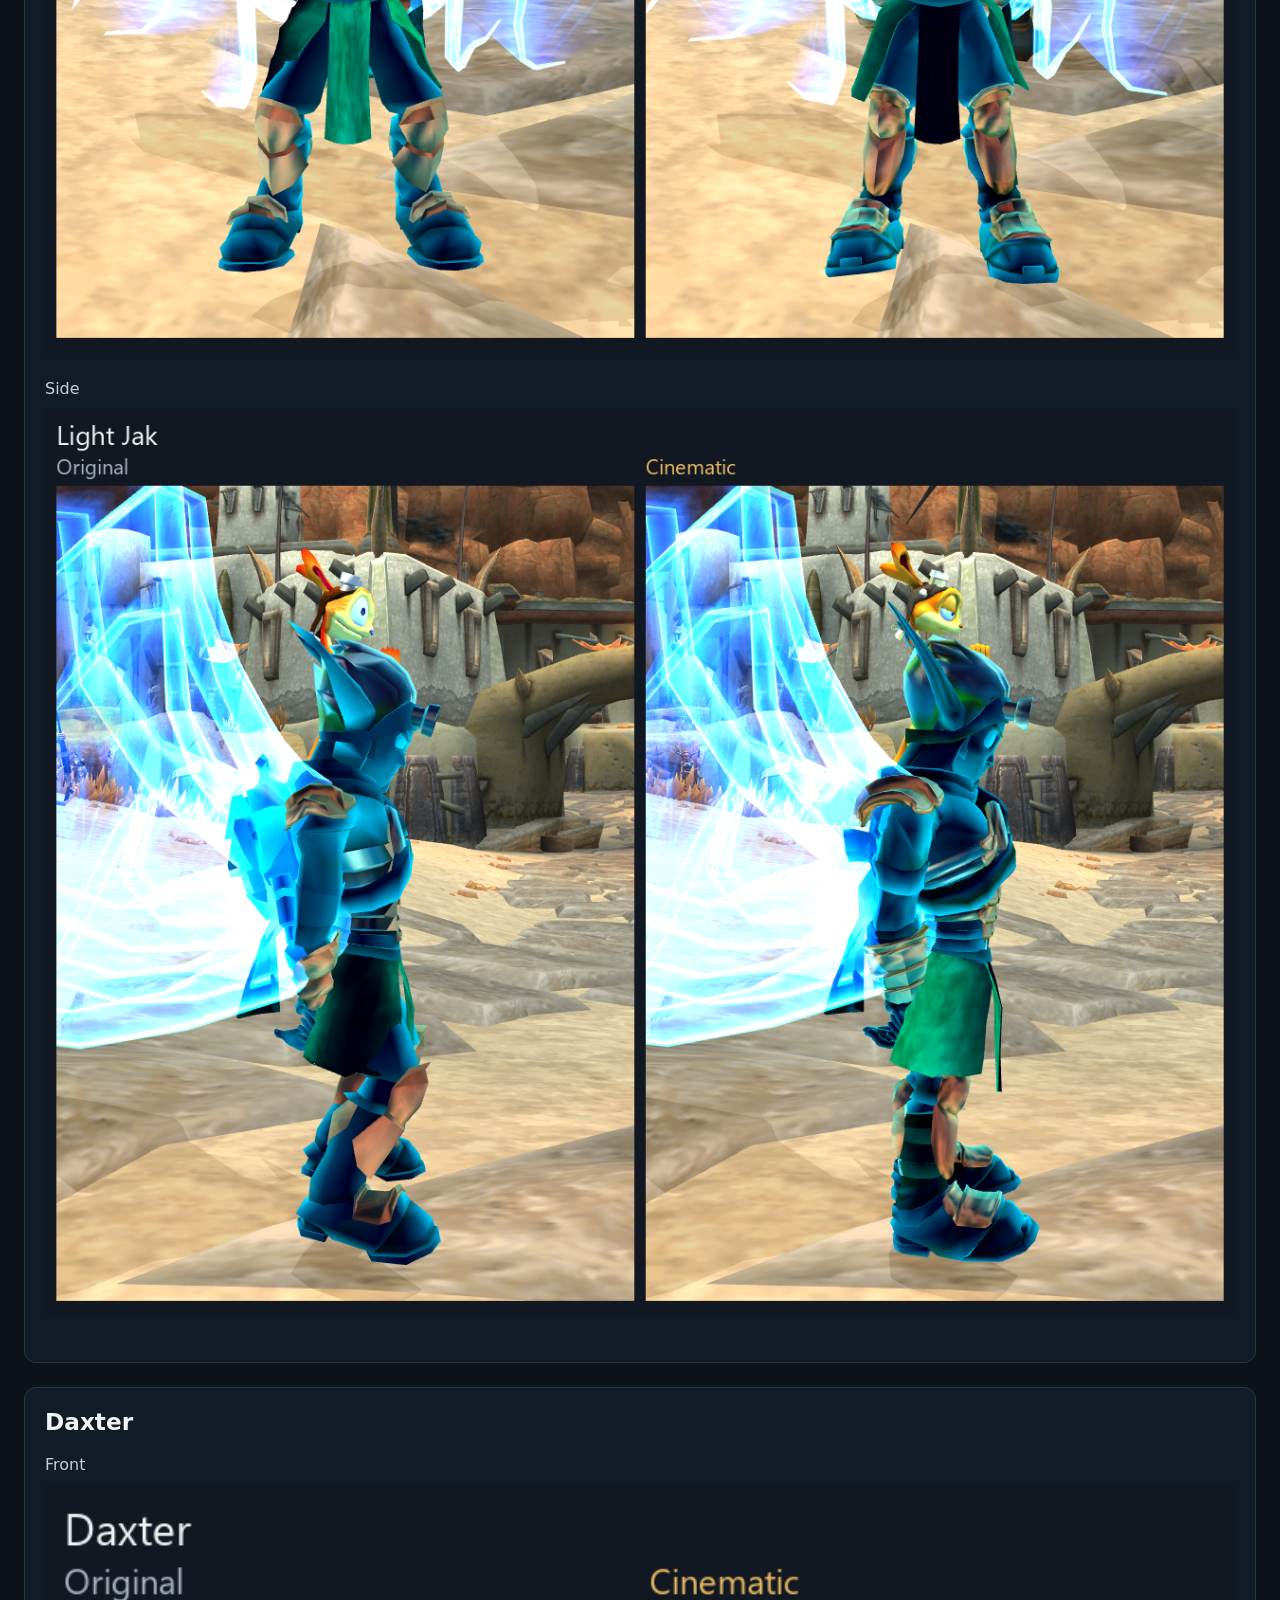
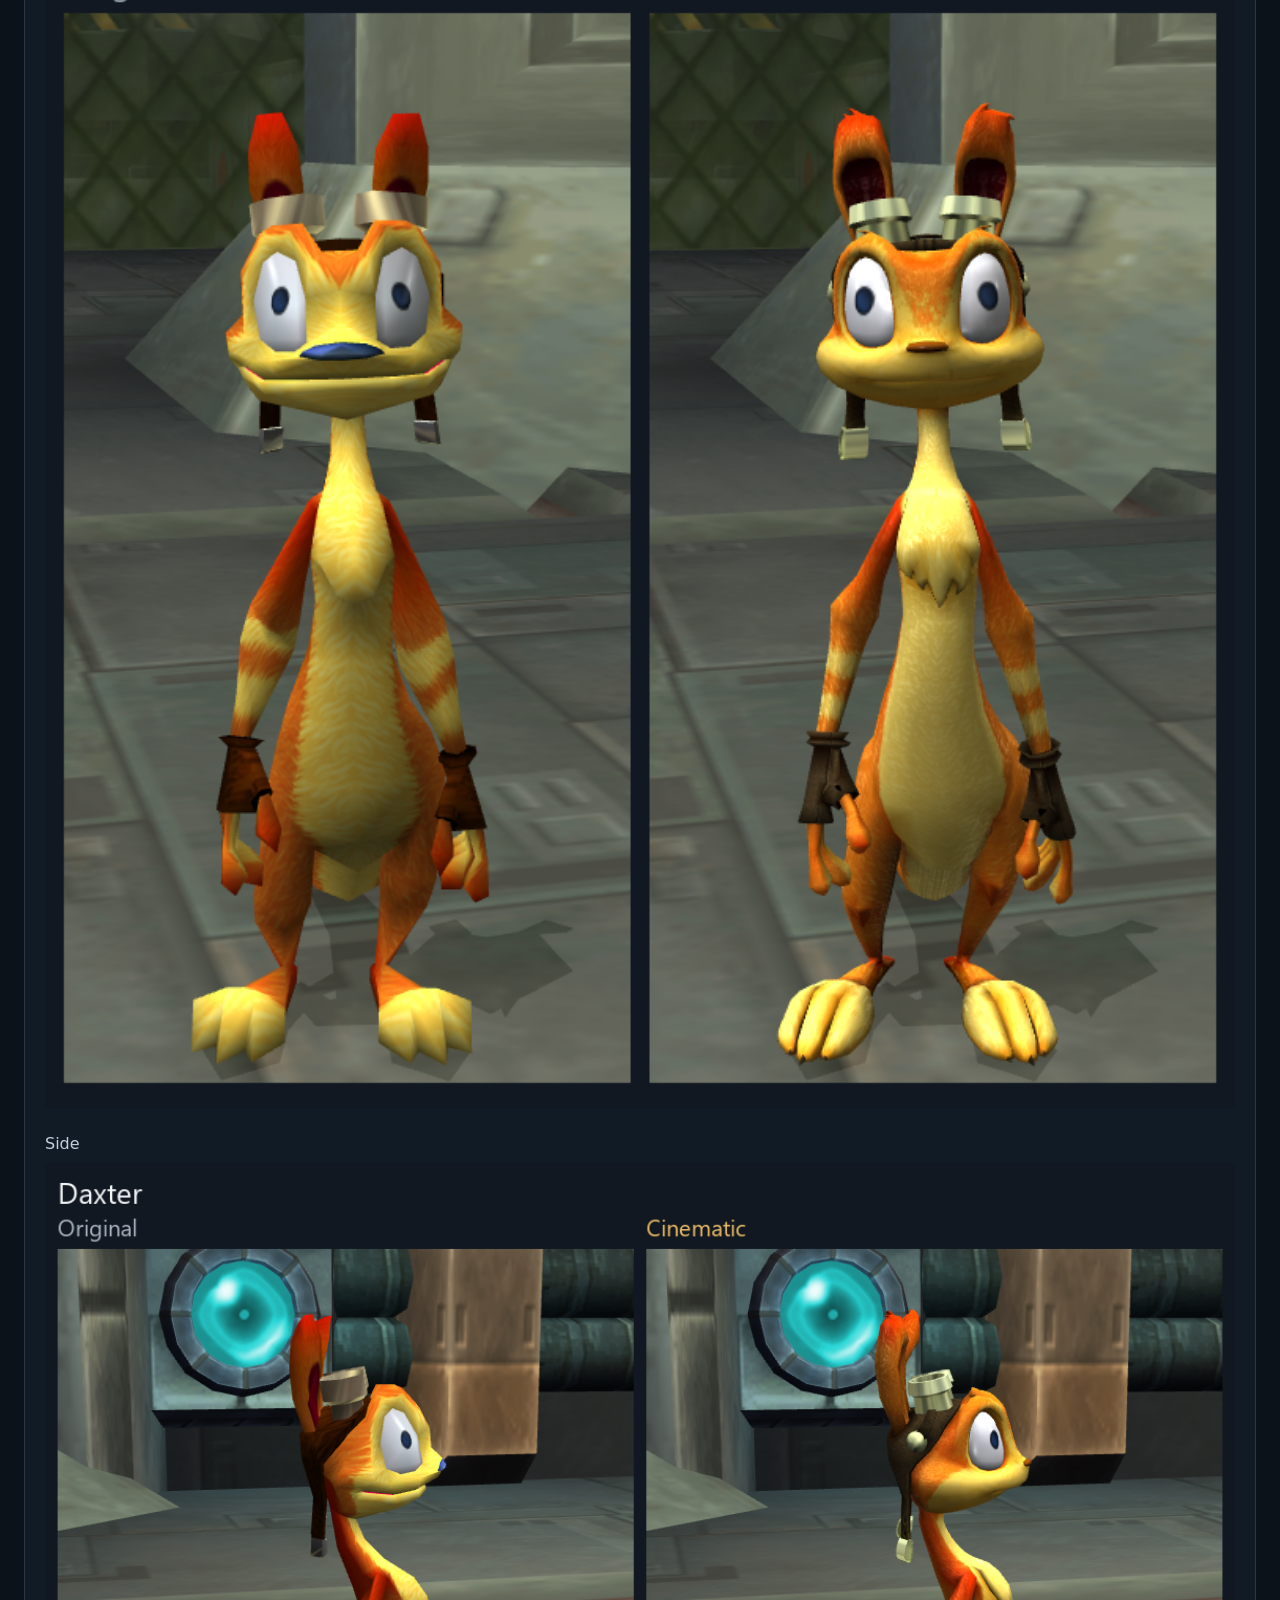
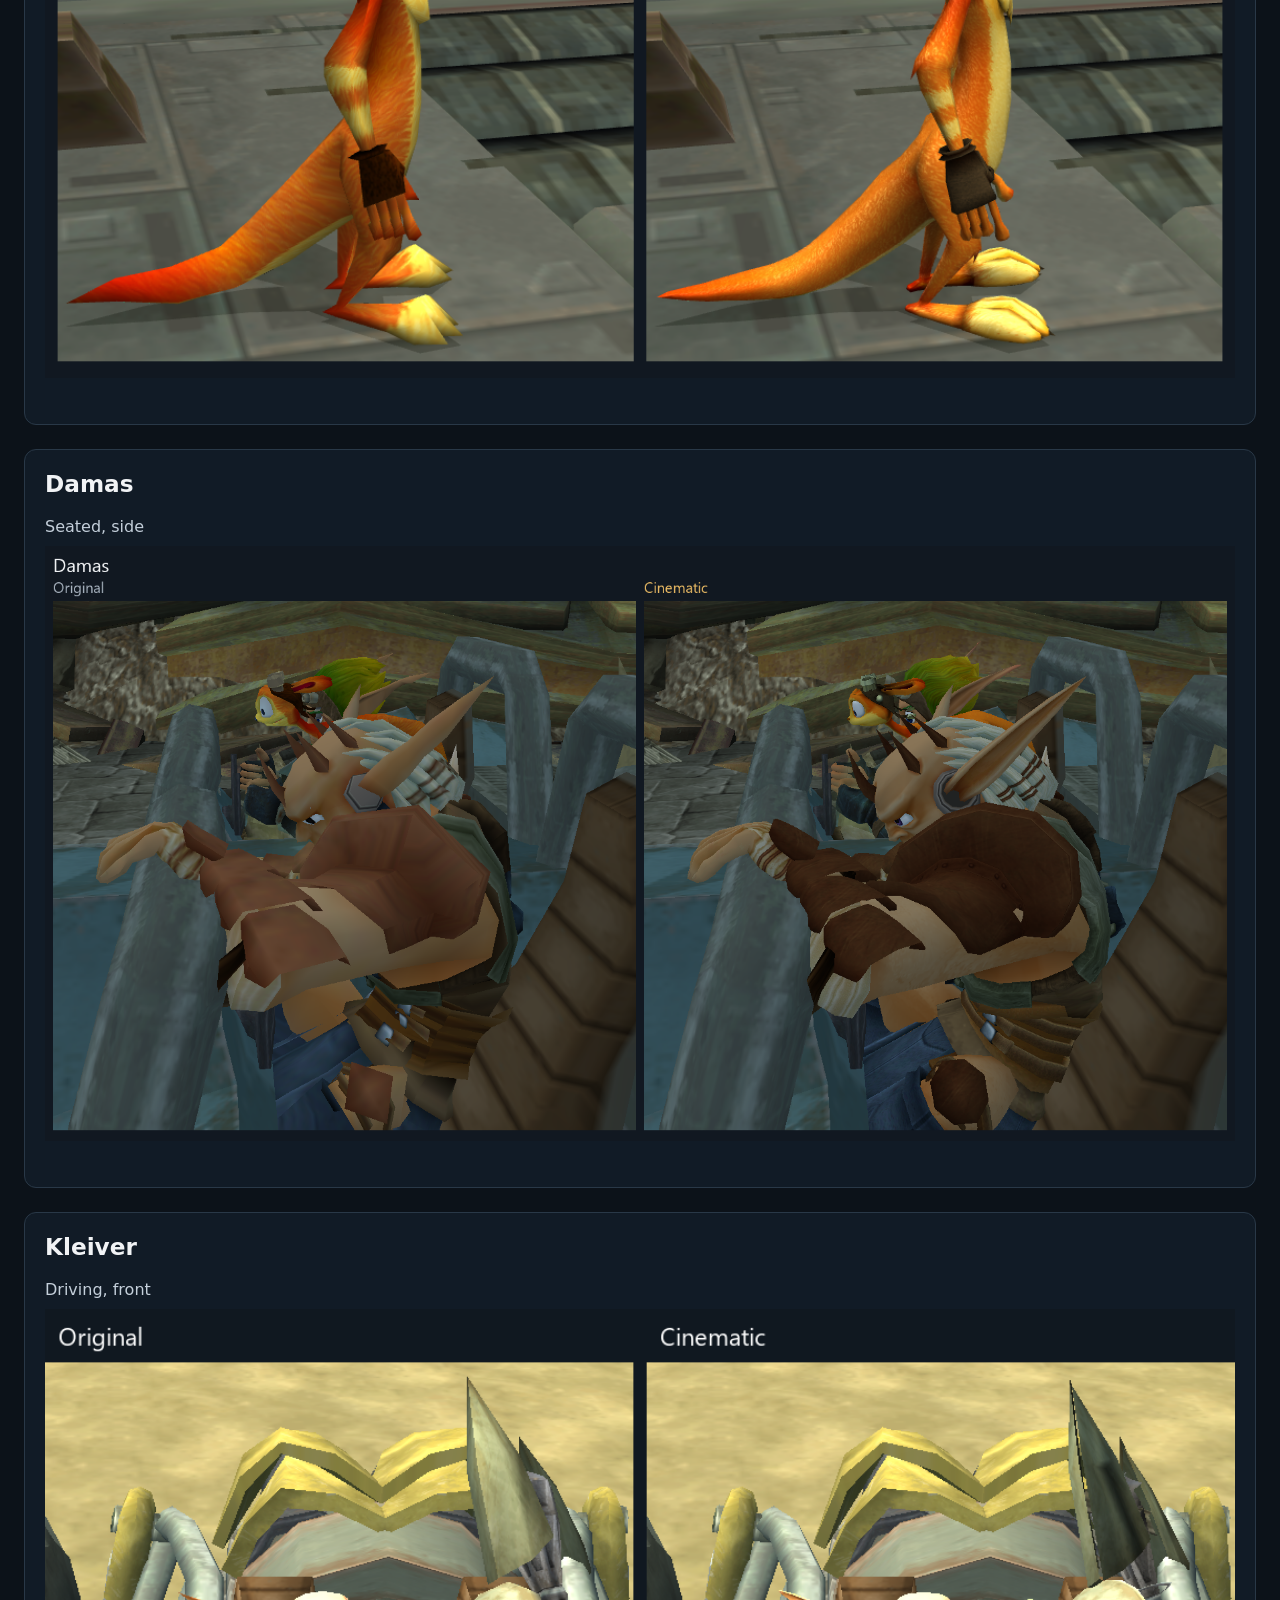
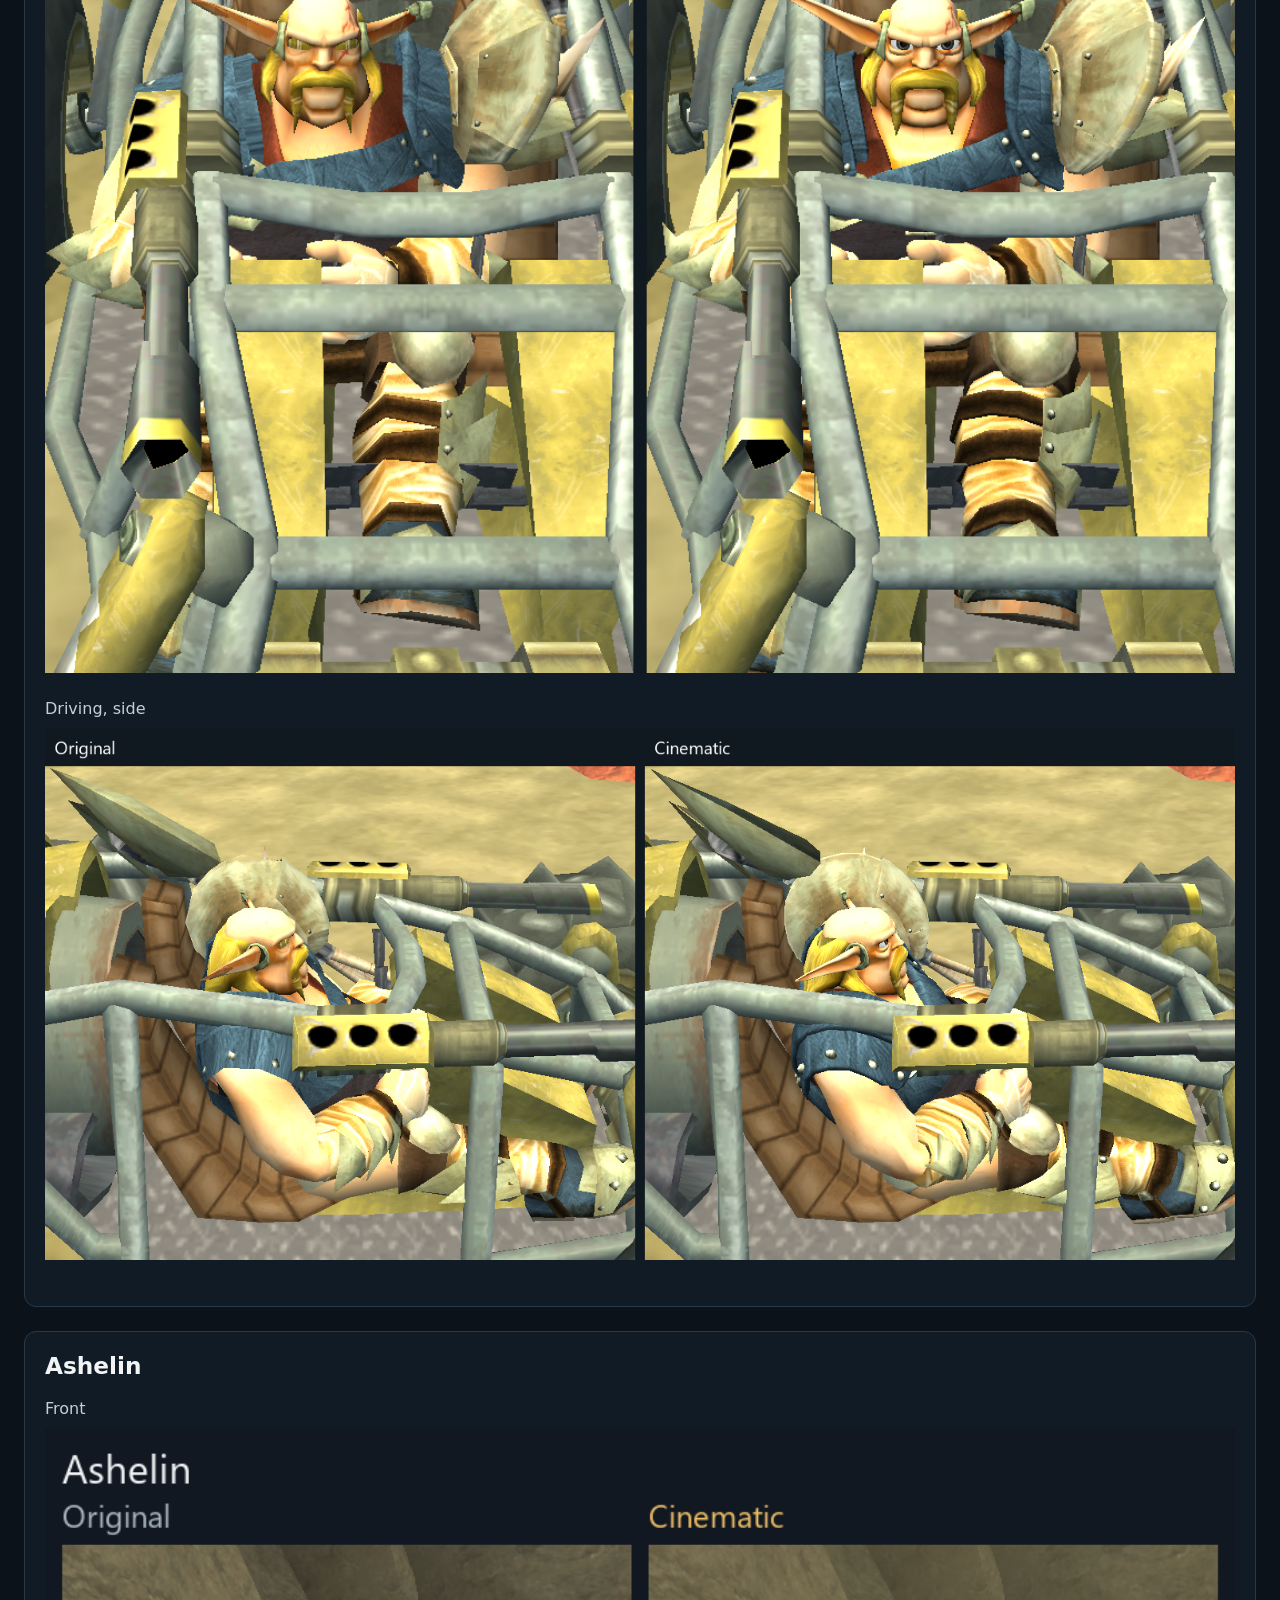
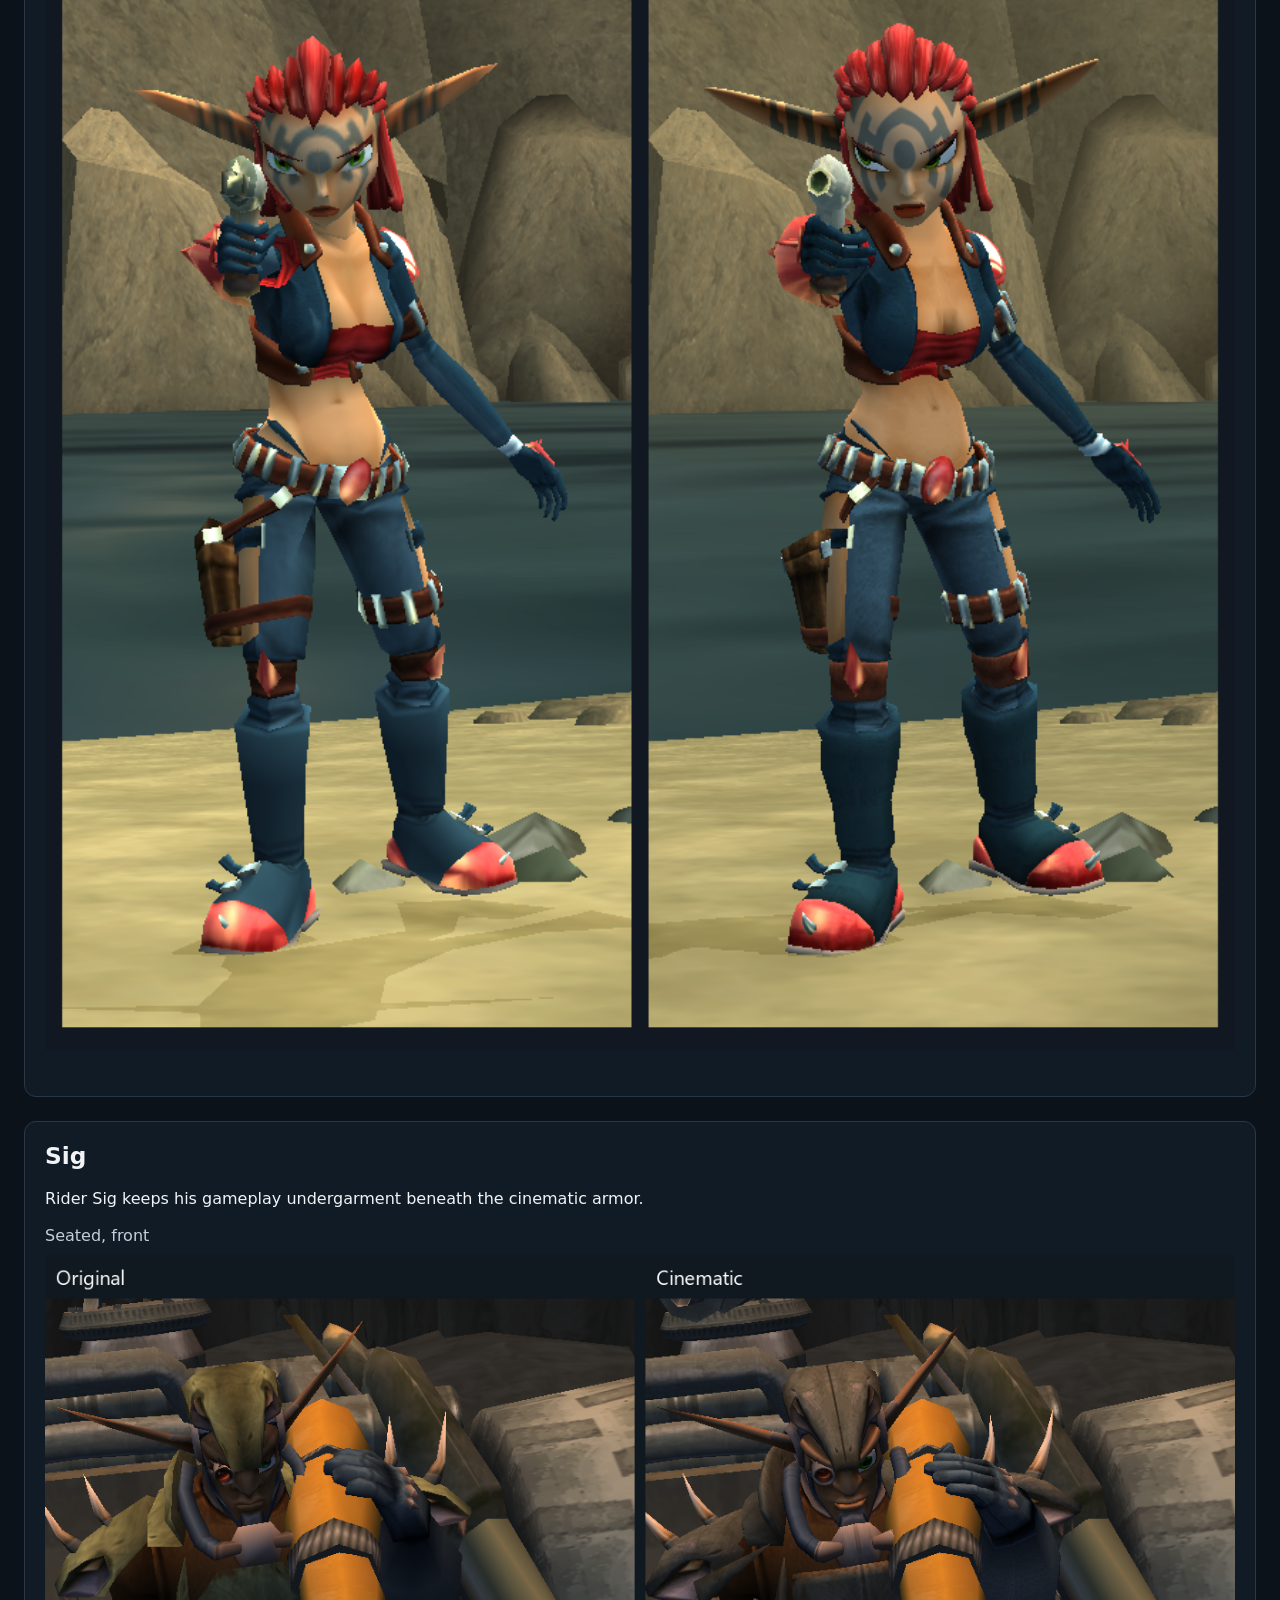
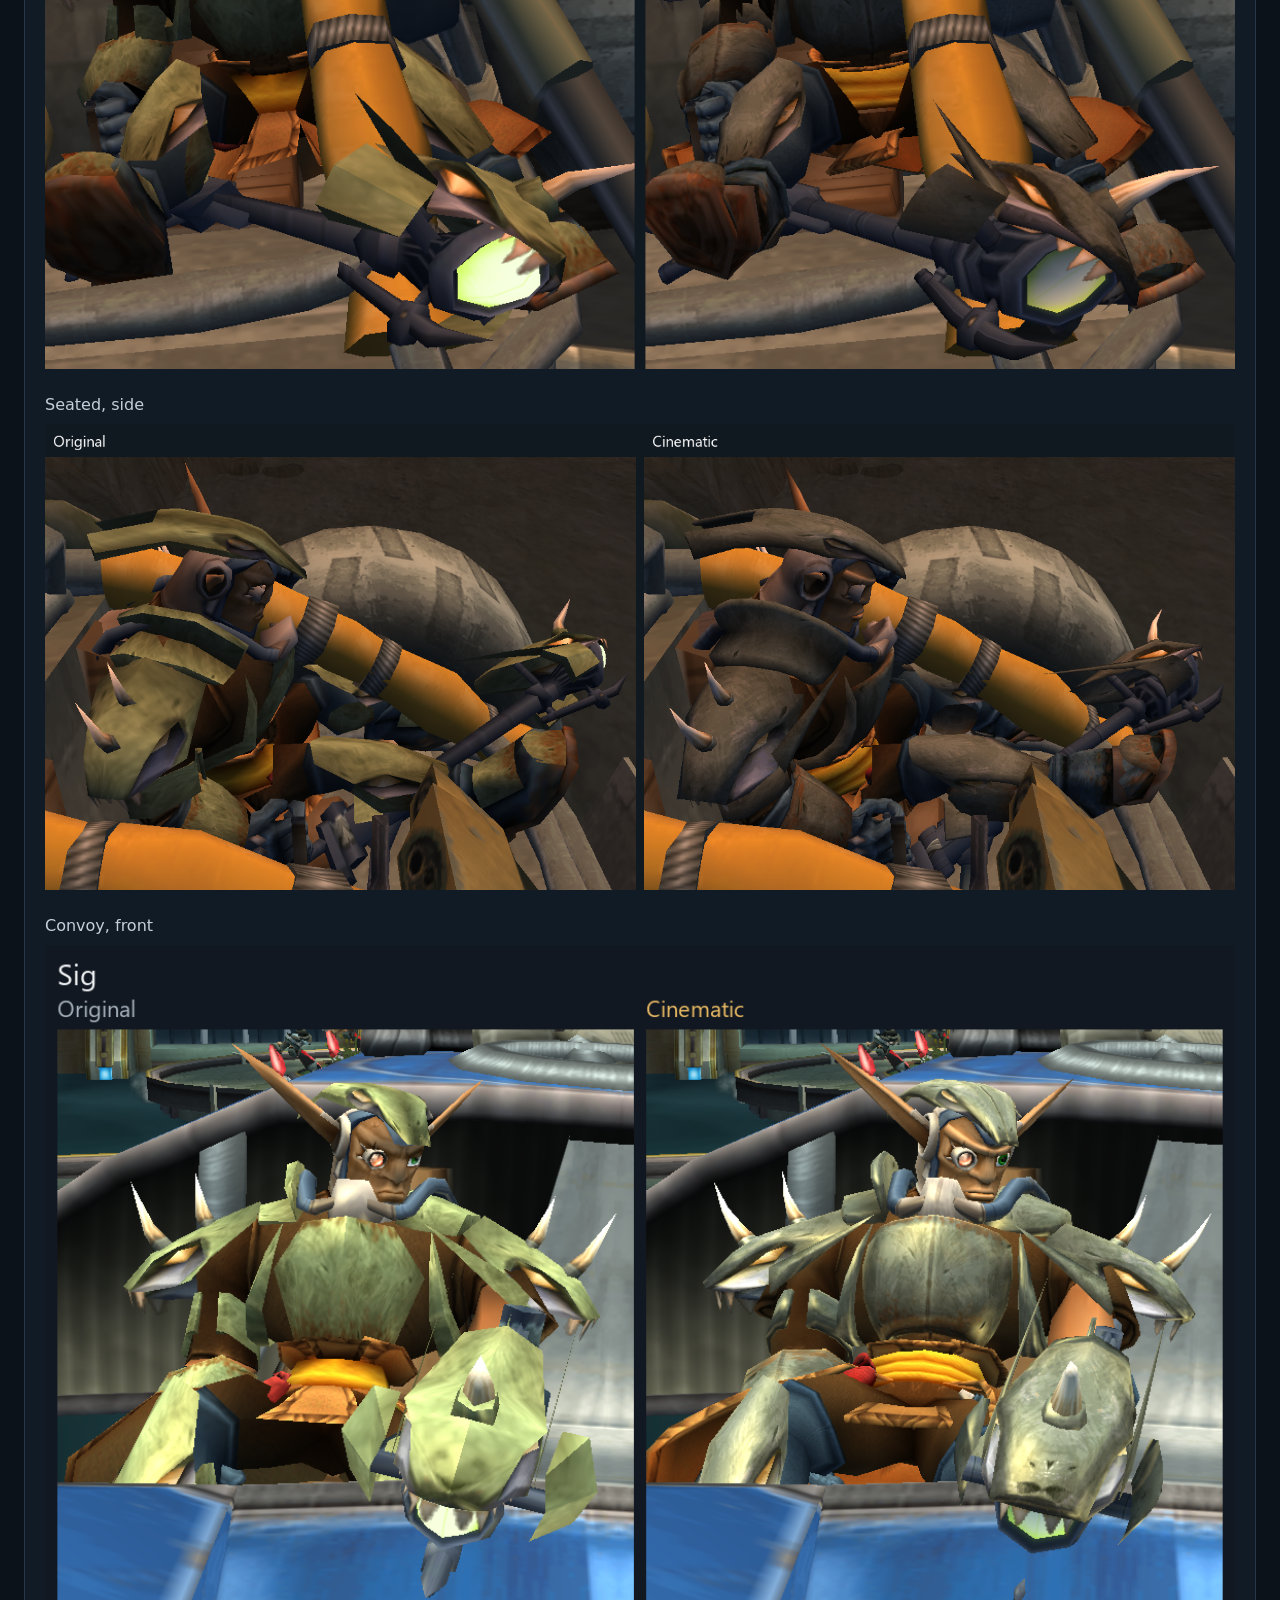
==== commit faf9af24: "fix: correct Kleiver and Sig rider clothing" ====
--- a/docs/comparisons/jak3.html
+++ b/docs/comparisons/jak3.html
@@ -41,15 +41,16 @@
 <figure><figcaption>Seated, side</figcaption><a href="jak3/damas-0.webp?v=ef2ca6089d5b"><img src="jak3/damas-0.webp?v=ef2ca6089d5b" width="1776" height="888" alt="Damas, Seated, side: Original left, Cinematic right" loading="lazy" decoding="async"></a></figure>
 </section>
 <section id="kleiver"><h2>Kleiver</h2>
-<figure><figcaption>Driving, front</figcaption><a href="jak3/kleiver-0.webp?v=fb30a37a35c6"><img src="jak3/kleiver-0.webp?v=fb30a37a35c6" width="1076" height="878" alt="Kleiver, Driving, front: Original left, Cinematic right" loading="lazy" decoding="async"></a></figure>
-<figure><figcaption>Driving, side</figcaption><a href="jak3/kleiver-1.webp?v=52fc78a9b41d"><img src="jak3/kleiver-1.webp?v=52fc78a9b41d" width="1676" height="668" alt="Kleiver, Driving, side: Original left, Cinematic right" loading="lazy" decoding="async"></a></figure>
+<figure><figcaption>Driving, front</figcaption><a href="jak3/kleiver-0.webp?v=2a88d3e89a7e"><img src="jak3/kleiver-0.webp?v=2a88d3e89a7e" width="1072" height="868" alt="Kleiver, Driving, front: Original left, Cinematic right" loading="lazy" decoding="async"></a></figure>
+<figure><figcaption>Driving, side</figcaption><a href="jak3/kleiver-1.webp?v=34ef20f19115"><img src="jak3/kleiver-1.webp?v=34ef20f19115" width="1492" height="668" alt="Kleiver, Driving, side: Original left, Cinematic right" loading="lazy" decoding="async"></a></figure>
 </section>
 <section id="ashelin"><h2>Ashelin</h2>
 <figure><figcaption>Front</figcaption><a href="jak3/ashelin-0.webp?v=698787377889"><img src="jak3/ashelin-0.webp?v=698787377889" width="836" height="858" alt="Ashelin, Front: Original left, Cinematic right" loading="lazy" decoding="async"></a></figure>
 </section>
 <section id="sig"><h2>Sig</h2>
-<figure><figcaption>Seated, front</figcaption><a href="jak3/sig-0.webp?v=61c144ced143"><img src="jak3/sig-0.webp?v=61c144ced143" width="1156" height="778" alt="Sig, Seated, front: Original left, Cinematic right" loading="lazy" decoding="async"></a></figure>
-<figure><figcaption>Seated, side</figcaption><a href="jak3/sig-1.webp?v=6ddc5fdefa4b"><img src="jak3/sig-1.webp?v=6ddc5fdefa4b" width="1436" height="828" alt="Sig, Seated, side: Original left, Cinematic right" loading="lazy" decoding="async"></a></figure>
+<p>Rider Sig keeps his gameplay undergarment beneath the cinematic armor.</p>
+<figure><figcaption>Seated, front</figcaption><a href="jak3/sig-0.webp?v=4f8e432212c7"><img src="jak3/sig-0.webp?v=4f8e432212c7" width="1312" height="788" alt="Sig, Seated, front: Original left, Cinematic right" loading="lazy" decoding="async"></a></figure>
+<figure><figcaption>Seated, side</figcaption><a href="jak3/sig-1.webp?v=efff43839022"><img src="jak3/sig-1.webp?v=efff43839022" width="1732" height="678" alt="Sig, Seated, side: Original left, Cinematic right" loading="lazy" decoding="async"></a></figure>
 <figure><figcaption>Convoy, front</figcaption><a href="jak3/sig-2.webp?v=673464190eaa"><img src="jak3/sig-2.webp?v=673464190eaa" width="1156" height="718" alt="Sig, Convoy, front: Original left, Cinematic right" loading="lazy" decoding="async"></a></figure>
 </section>
 <section id="jinx"><h2>Jinx</h2>
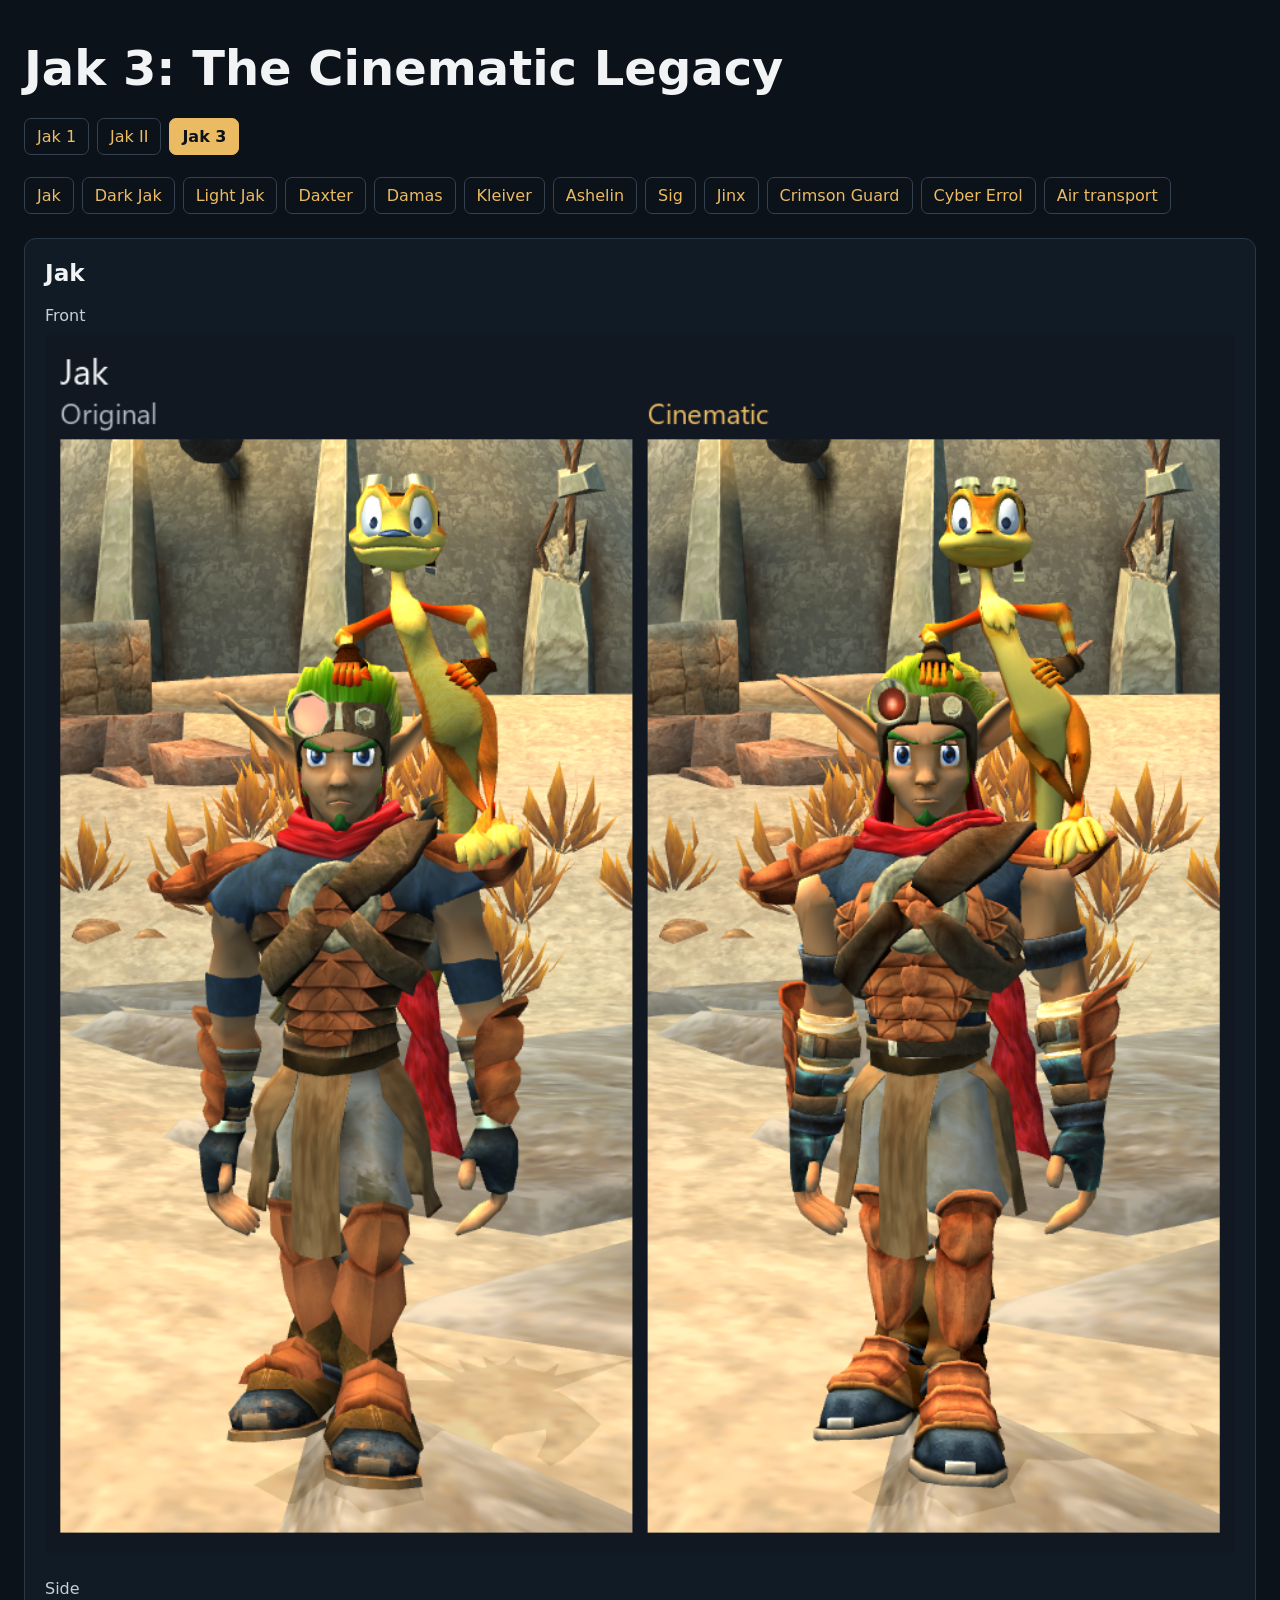
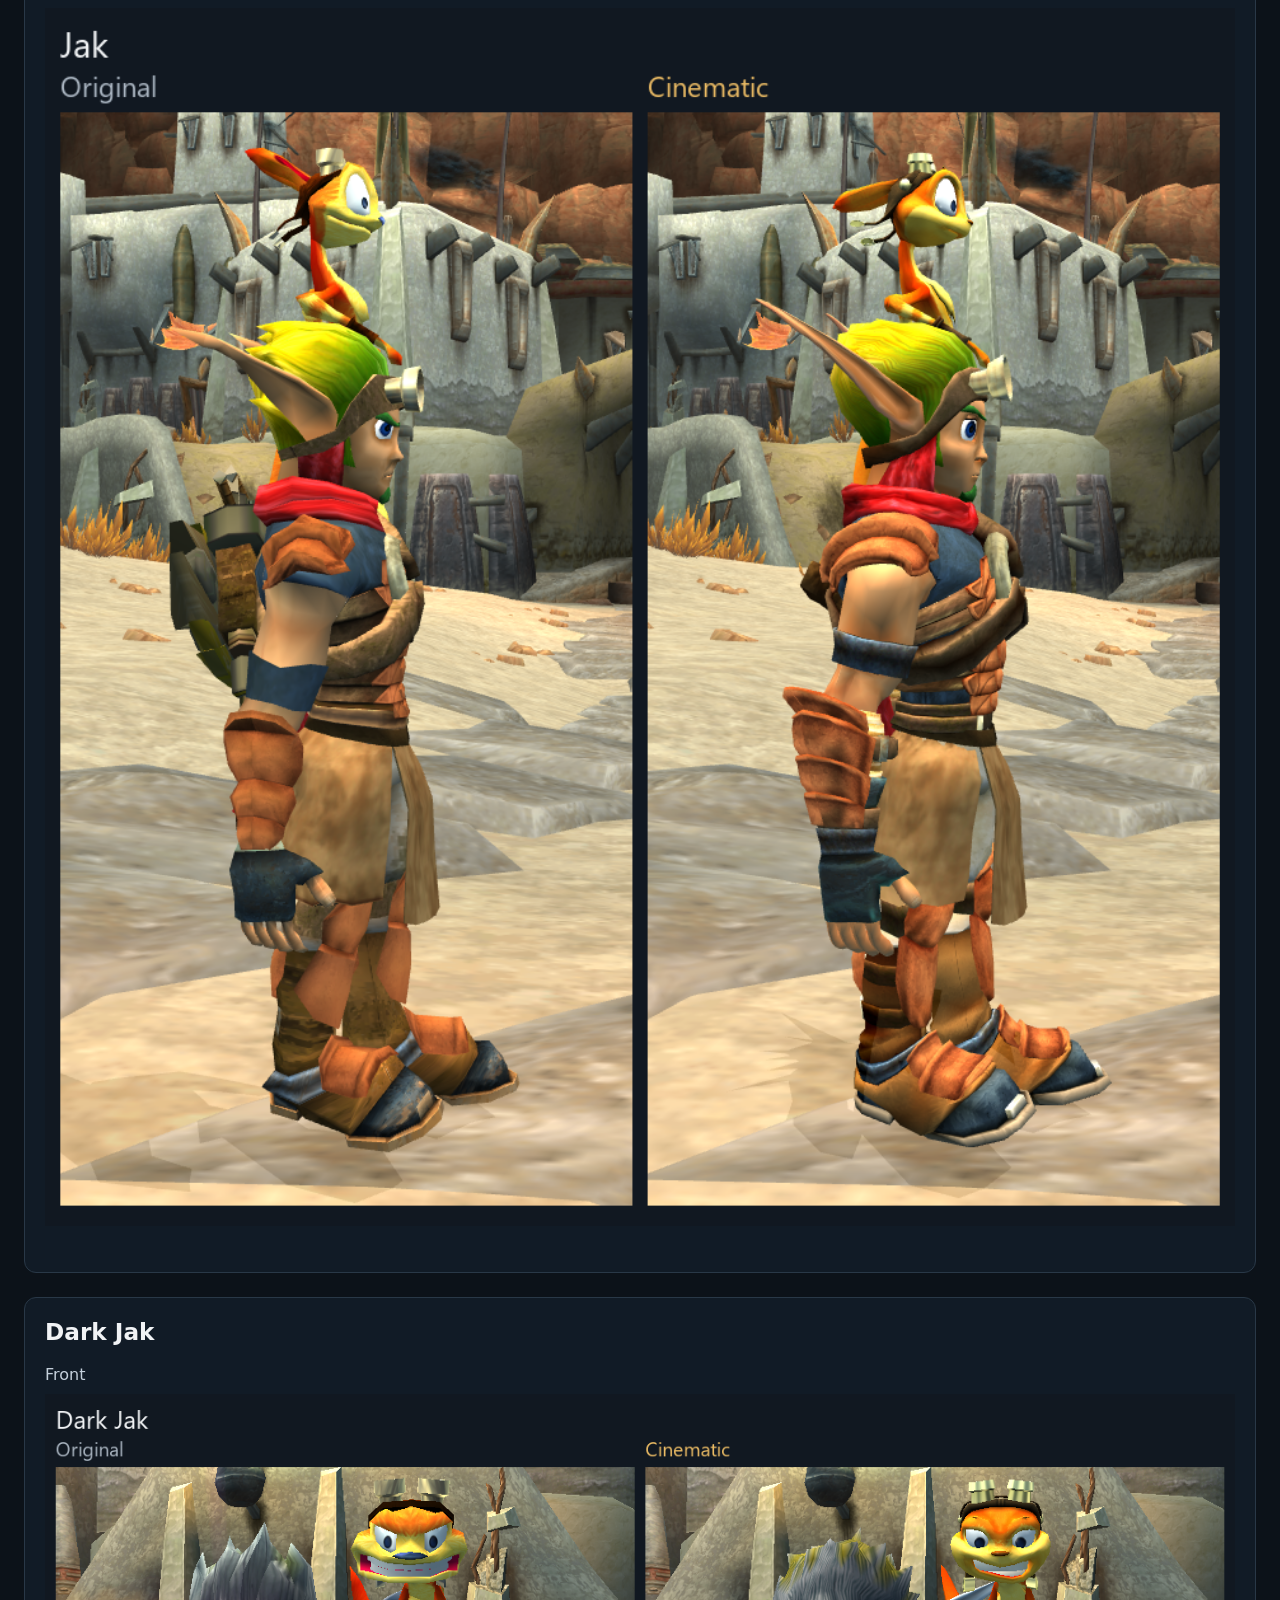
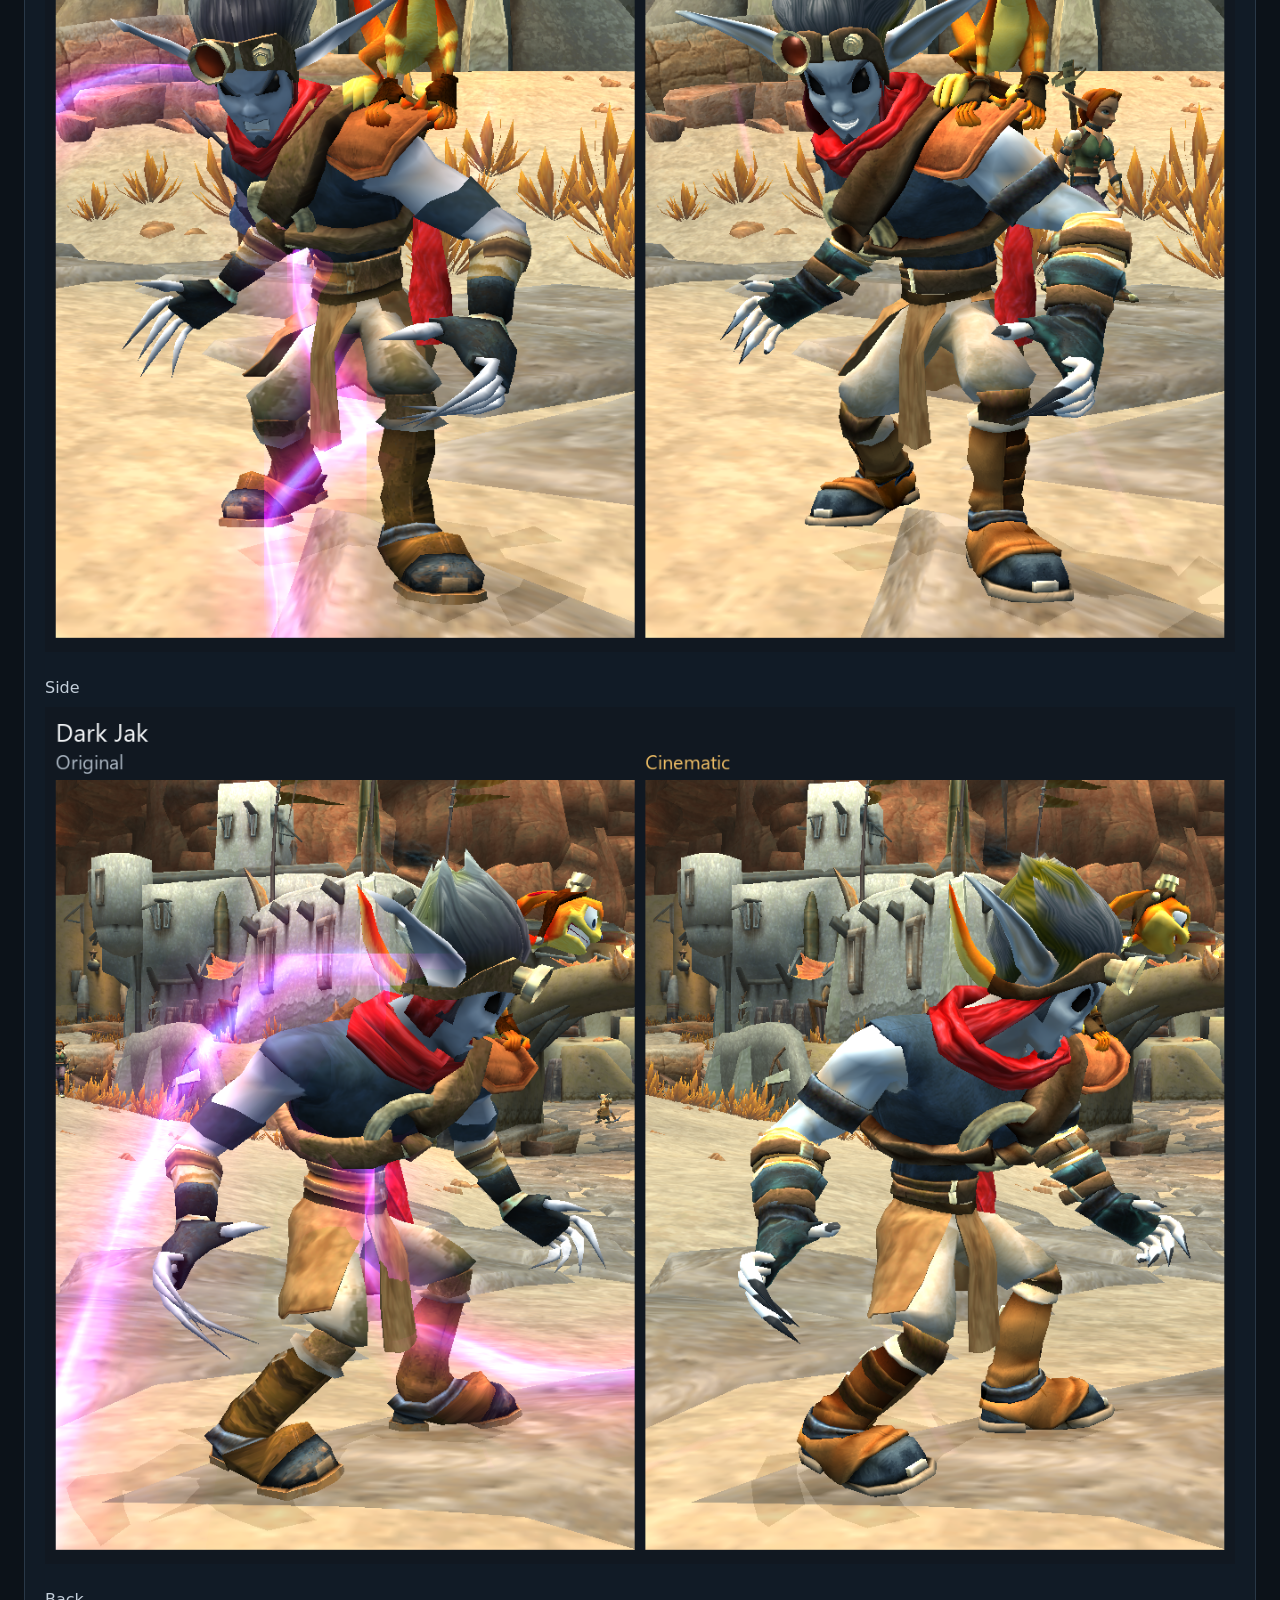
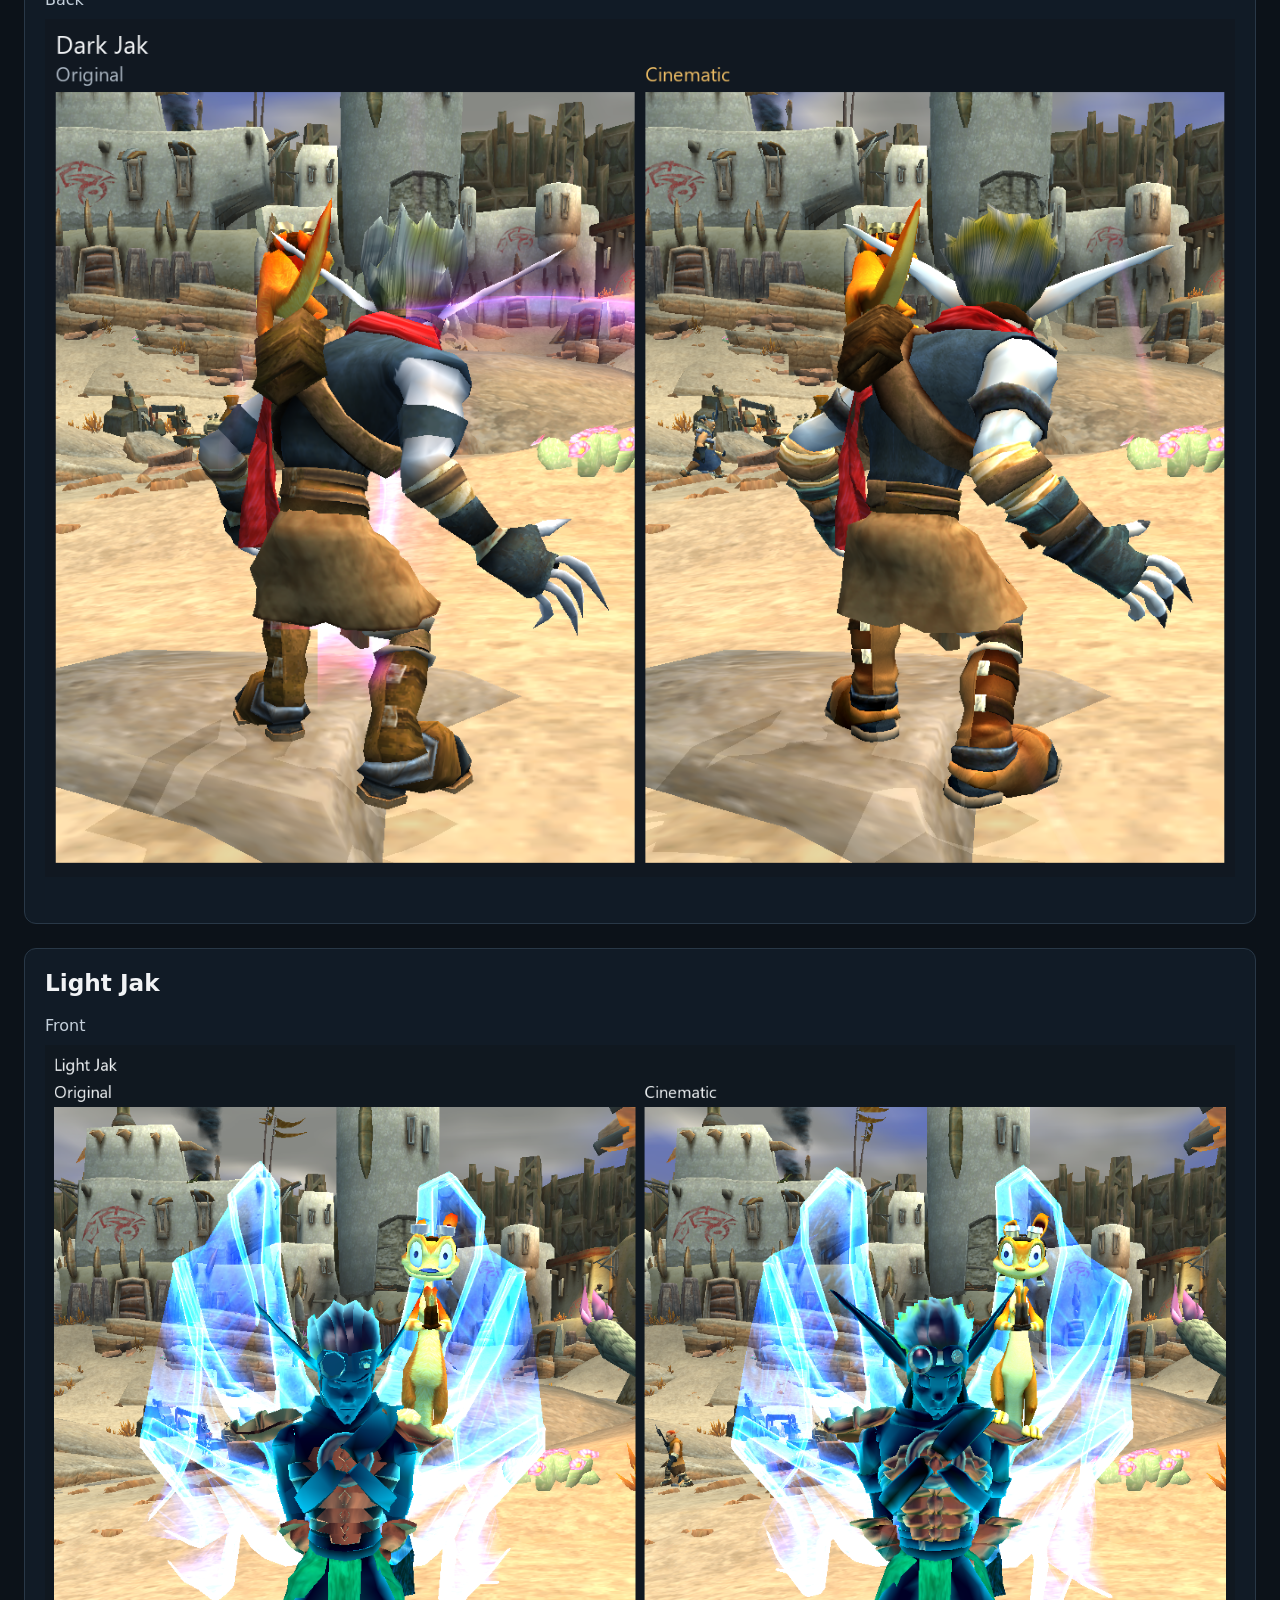
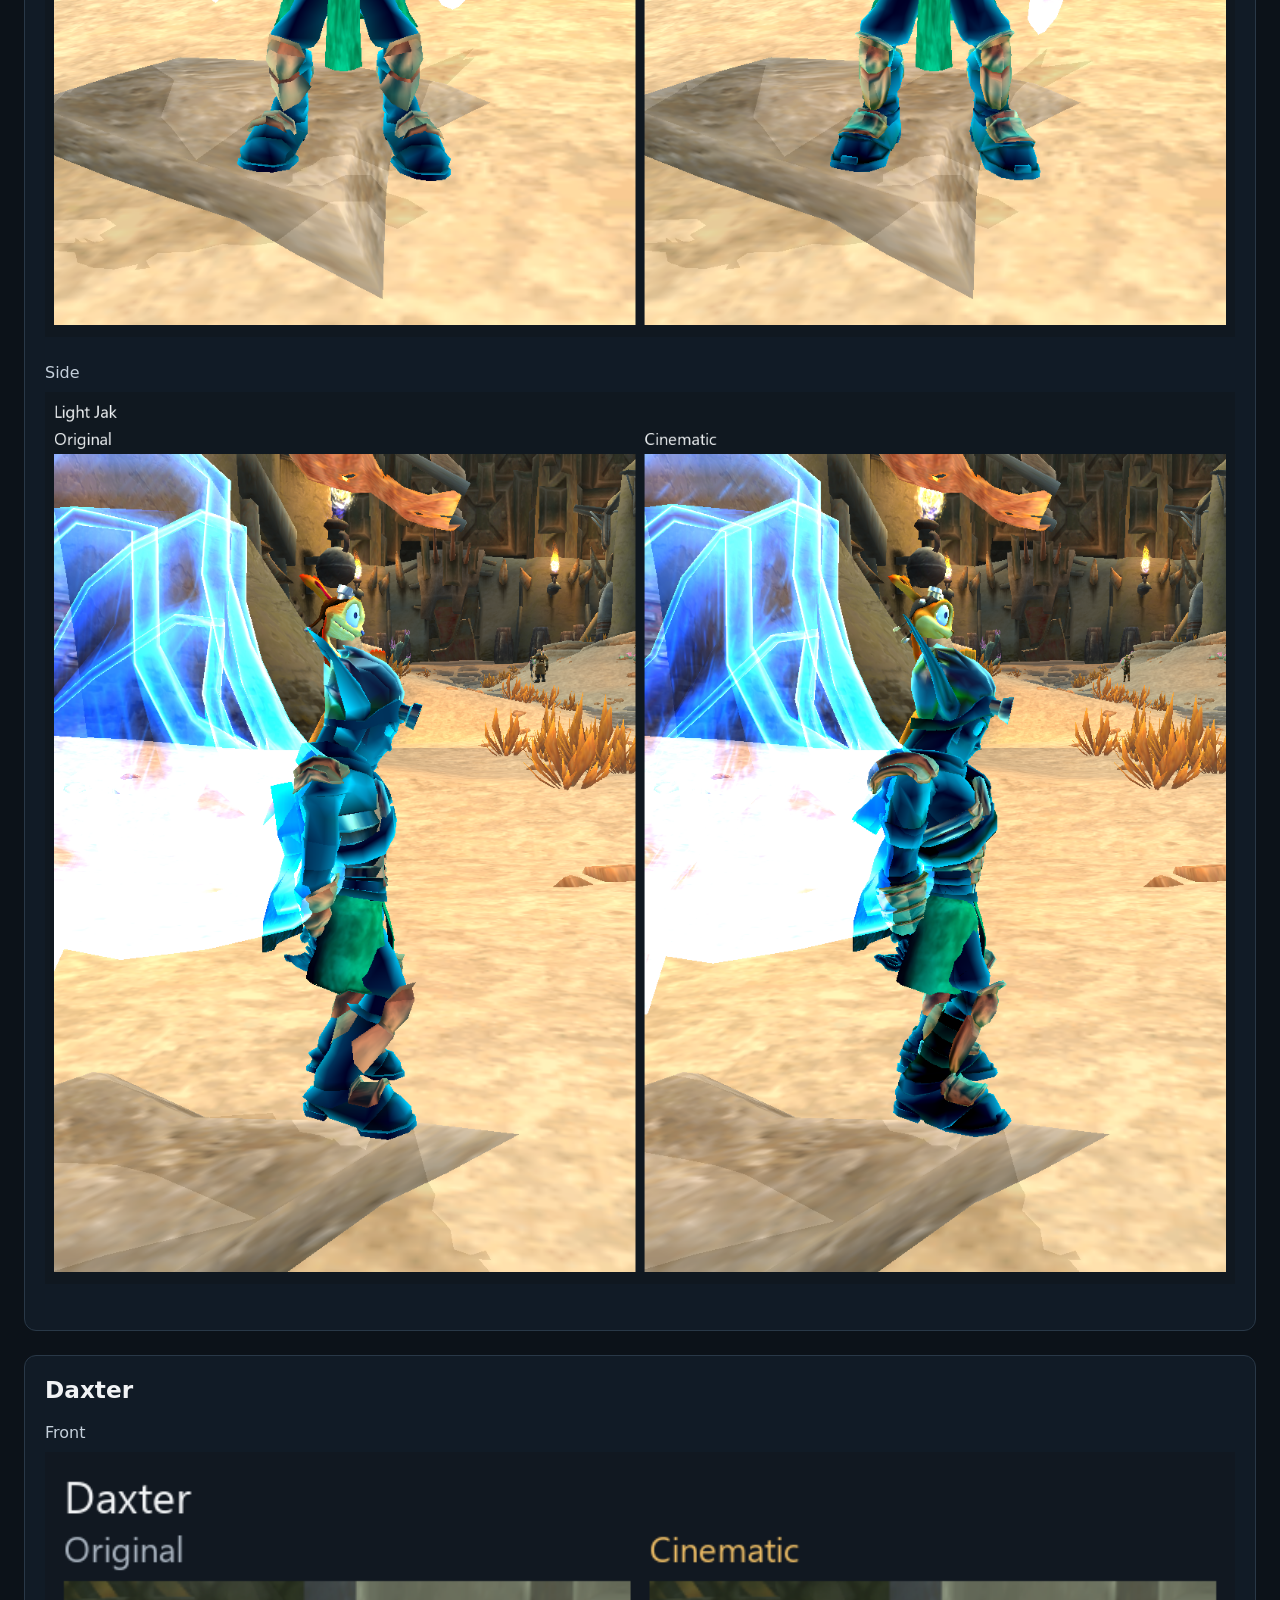
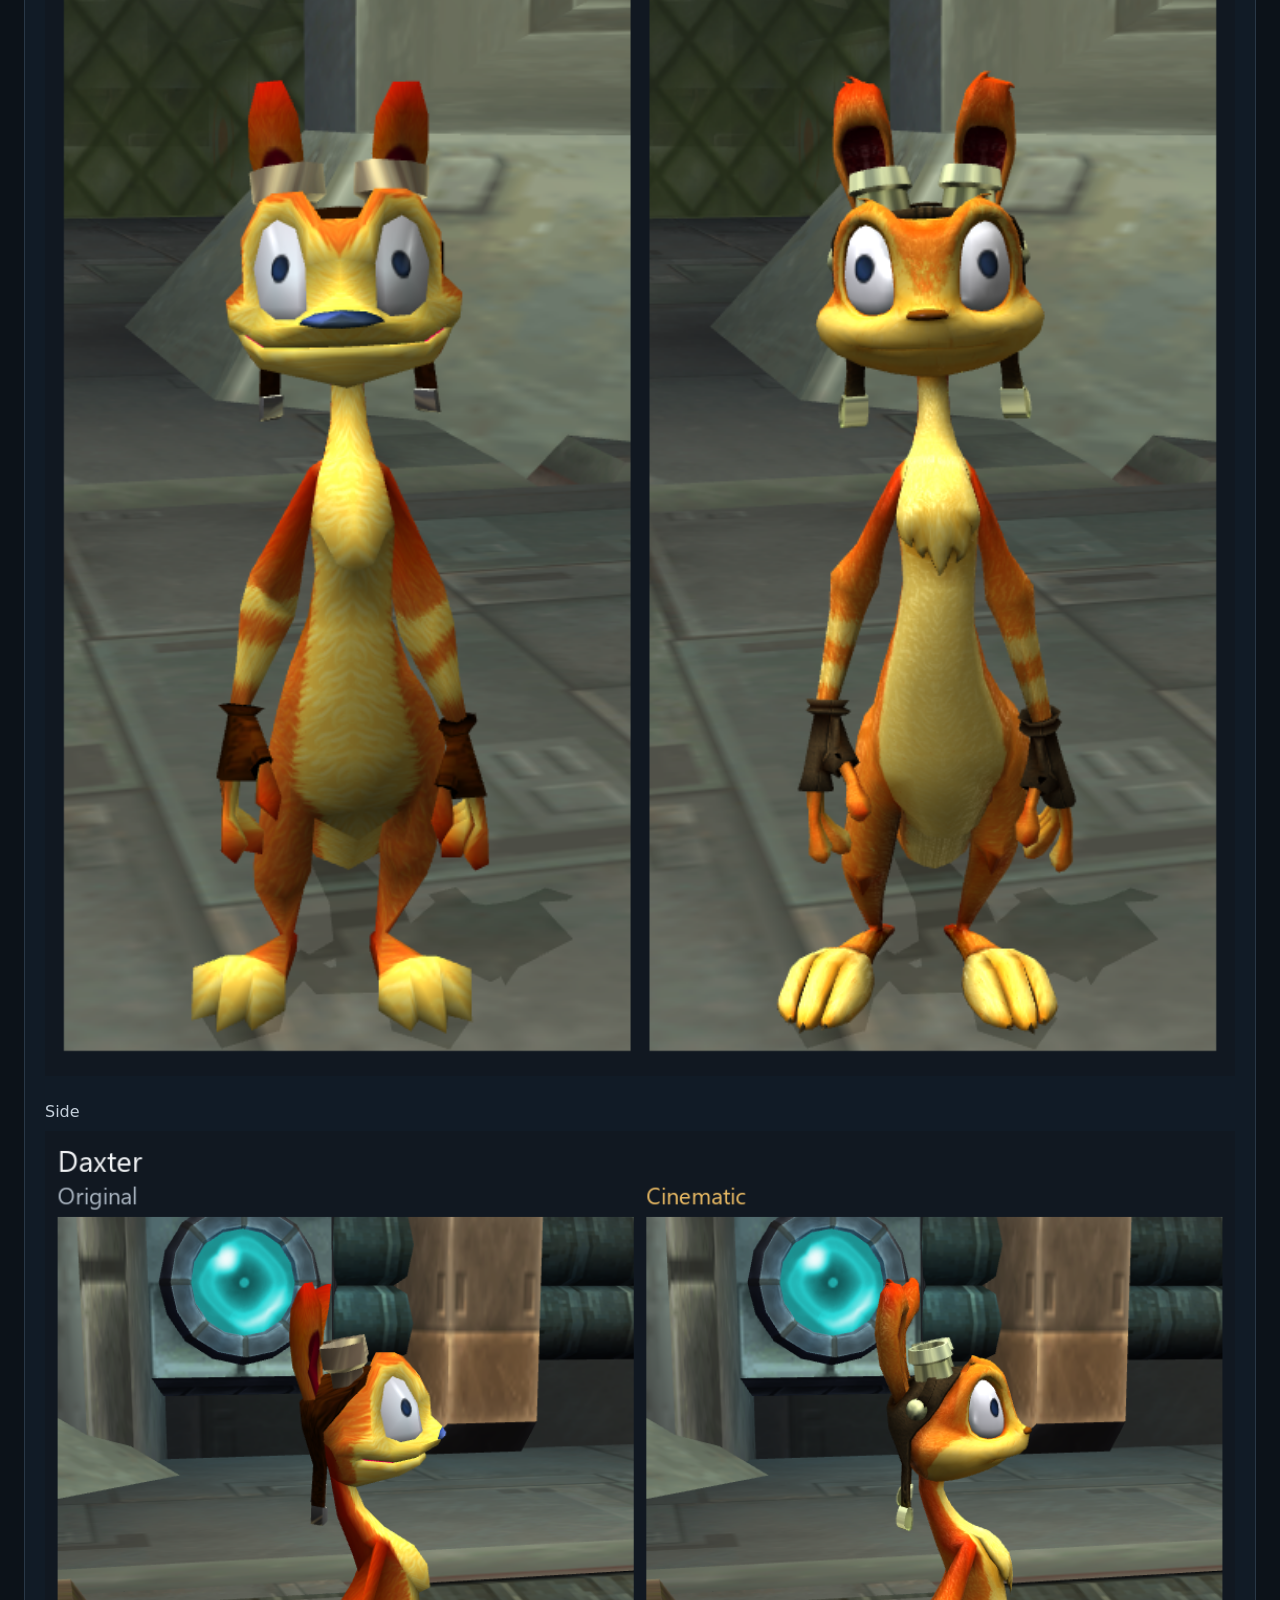
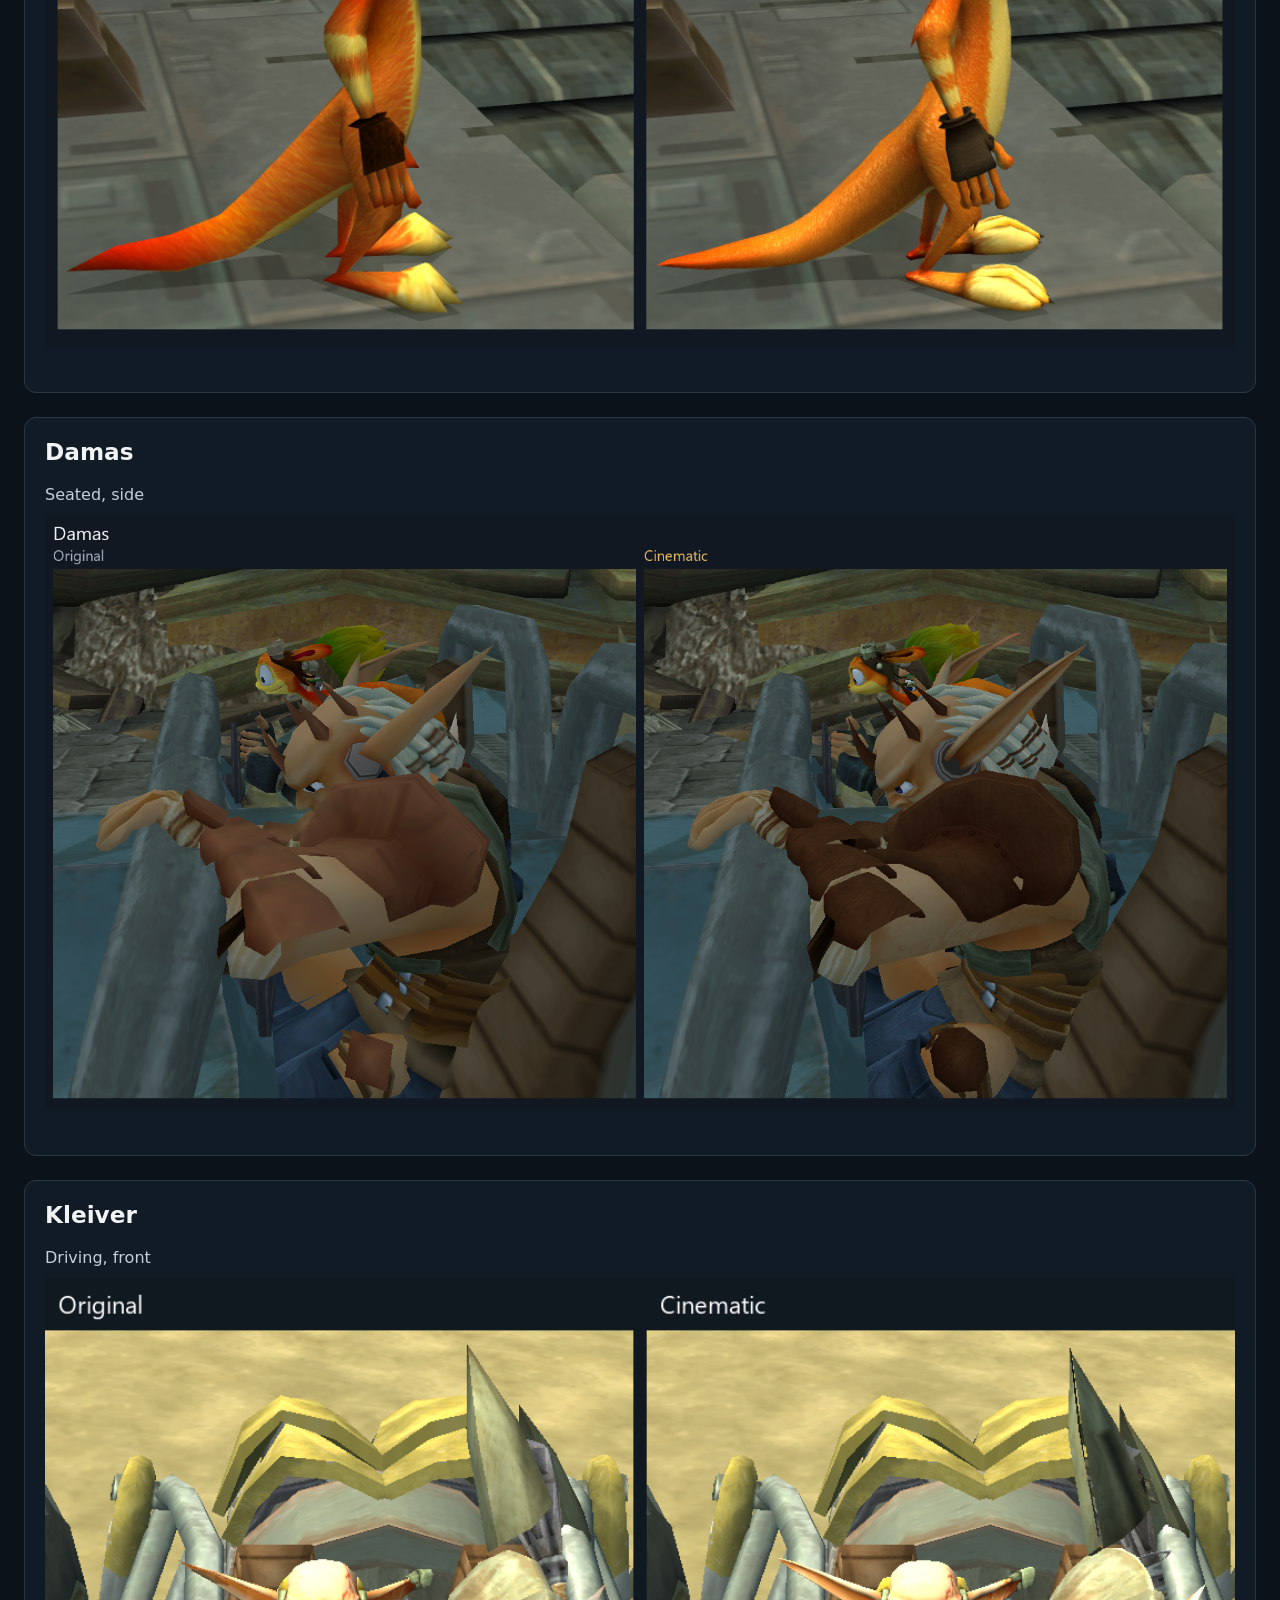
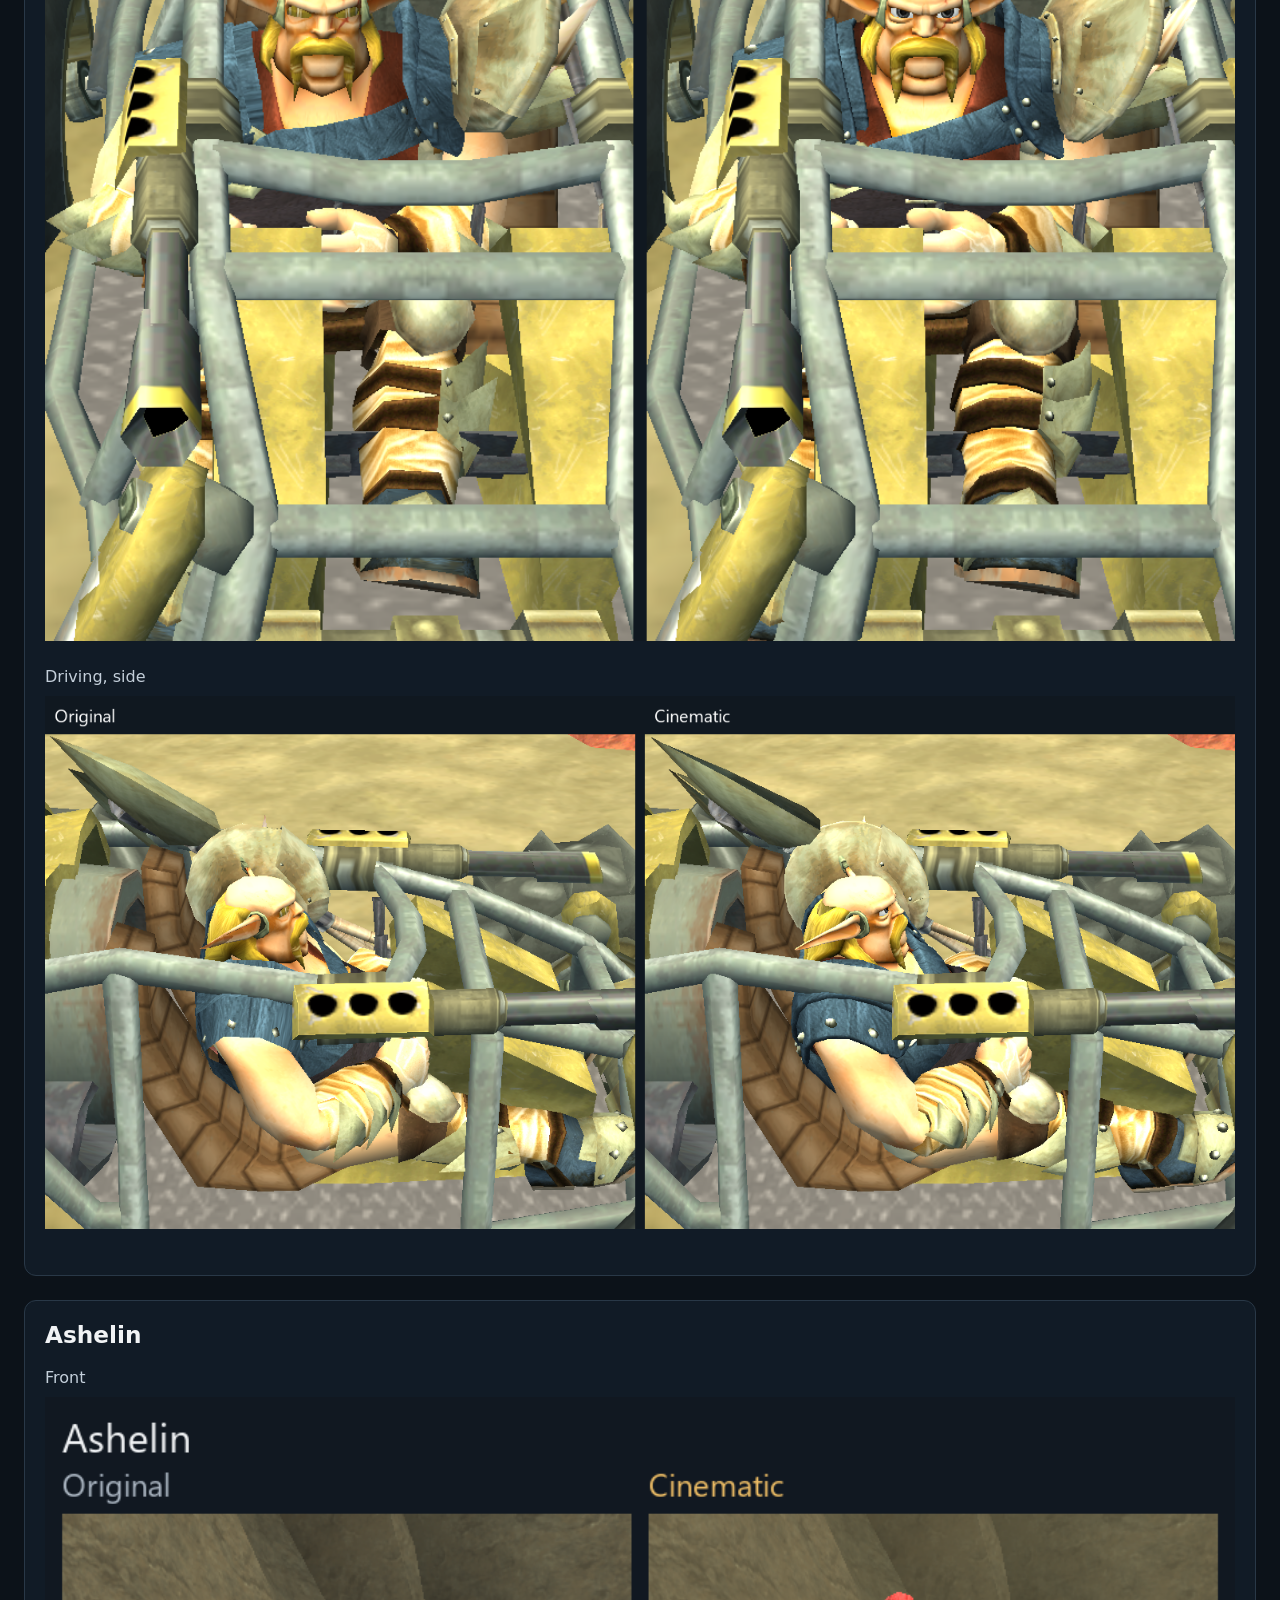
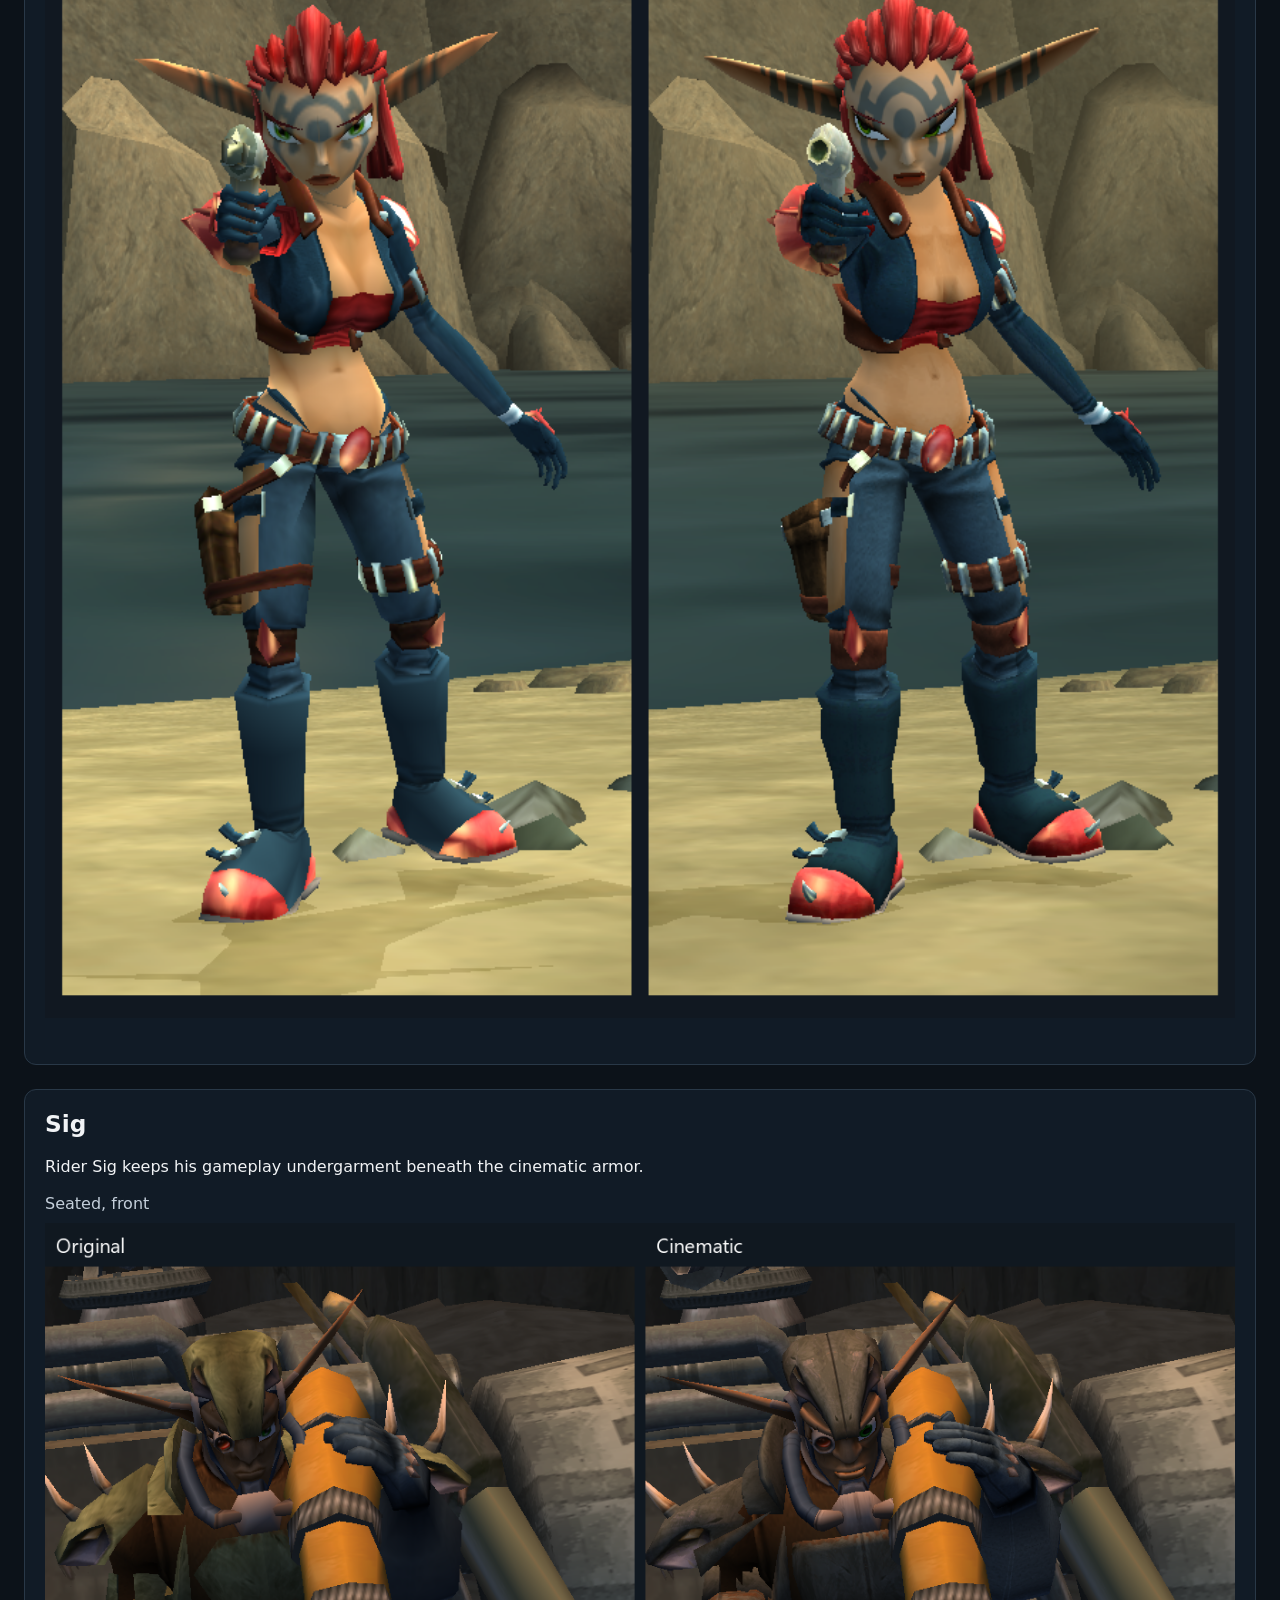
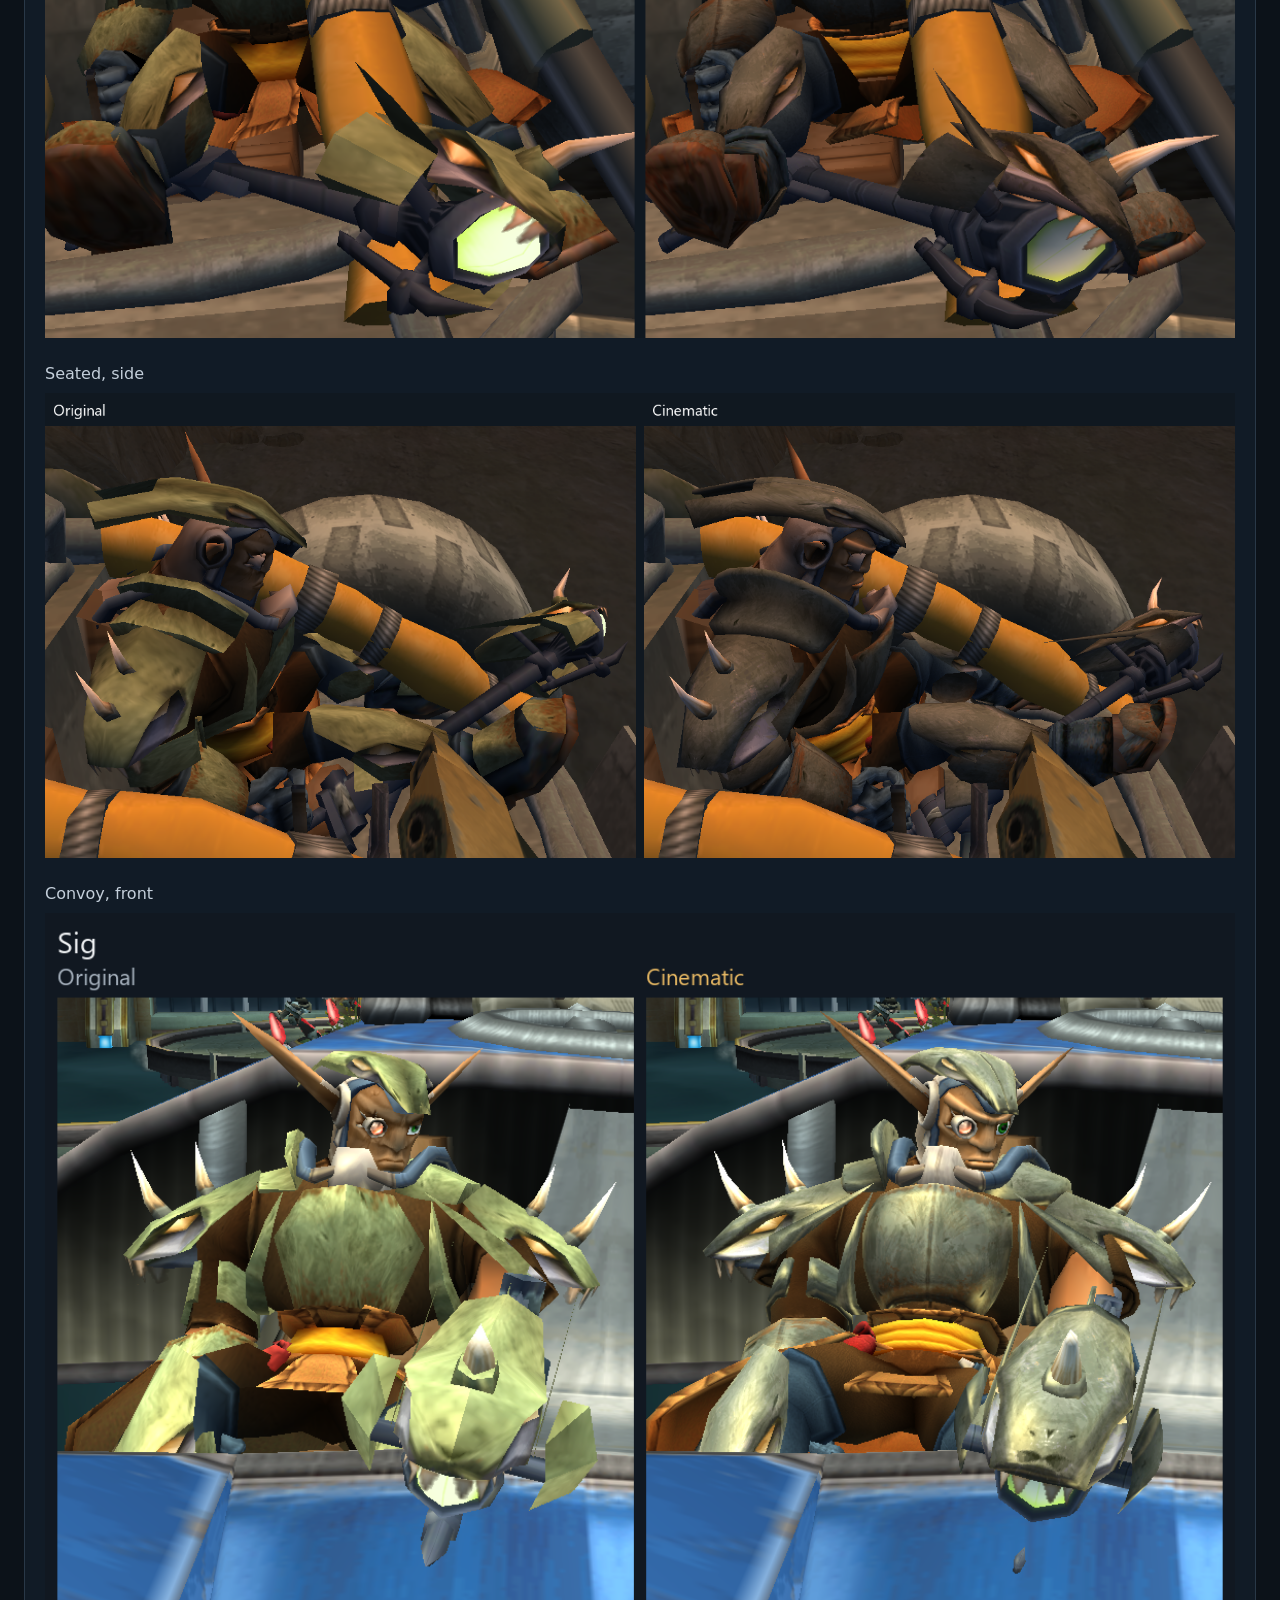
==== commit a06182c2: "fix: fit Jinx arms and preserve Jak sash clearance" ====
--- a/docs/comparisons/jak3.html
+++ b/docs/comparisons/jak3.html
@@ -30,8 +30,8 @@
 <figure><figcaption>Back</figcaption><a href="jak3/darkjak-2.webp?v=49a35fbf5433"><img src="jak3/darkjak-2.webp?v=49a35fbf5433" width="1336" height="963" alt="Dark Jak, Back: Original left, Cinematic right" loading="lazy" decoding="async"></a></figure>
 </section>
 <section id="lightjak"><h2>Light Jak</h2>
-<figure><figcaption>Front</figcaption><a href="jak3/lightjak-0.webp?v=aa7e656e5f68"><img src="jak3/lightjak-0.webp?v=aa7e656e5f68" width="1256" height="958" alt="Light Jak, Front: Original left, Cinematic right" loading="lazy" decoding="async"></a></figure>
-<figure><figcaption>Side</figcaption><a href="jak3/lightjak-1.webp?v=171244c76be6"><img src="jak3/lightjak-1.webp?v=171244c76be6" width="1256" height="958" alt="Light Jak, Side: Original left, Cinematic right" loading="lazy" decoding="async"></a></figure>
+<figure><figcaption>Front</figcaption><a href="jak3/lightjak-0.webp?v=0b2b6f70a14f"><img src="jak3/lightjak-0.webp?v=0b2b6f70a14f" width="1572" height="1178" alt="Light Jak, Front: Original left, Cinematic right" loading="lazy" decoding="async"></a></figure>
+<figure><figcaption>Side</figcaption><a href="jak3/lightjak-1.webp?v=097bddecd919"><img src="jak3/lightjak-1.webp?v=097bddecd919" width="1572" height="1178" alt="Light Jak, Side: Original left, Cinematic right" loading="lazy" decoding="async"></a></figure>
 </section>
 <section id="dax"><h2>Daxter</h2>
 <figure><figcaption>Front</figcaption><a href="jak3/dax-0.webp?v=4287fe110b75"><img src="jak3/dax-0.webp?v=4287fe110b75" width="756" height="778" alt="Daxter, Front: Original left, Cinematic right" loading="lazy" decoding="async"></a></figure>
@@ -54,8 +54,8 @@
 <figure><figcaption>Convoy, front</figcaption><a href="jak3/sig-2.webp?v=673464190eaa"><img src="jak3/sig-2.webp?v=673464190eaa" width="1156" height="718" alt="Sig, Convoy, front: Original left, Cinematic right" loading="lazy" decoding="async"></a></figure>
 </section>
 <section id="jinx"><h2>Jinx</h2>
-<figure><figcaption>Front</figcaption><a href="jak3/jinx-0.webp?v=a97065dd1510"><img src="jak3/jinx-0.webp?v=a97065dd1510" width="936" height="908" alt="Jinx, Front: Original left, Cinematic right" loading="lazy" decoding="async"></a></figure>
-<figure><figcaption>Side</figcaption><a href="jak3/jinx-1.webp?v=4b14bf354a5a"><img src="jak3/jinx-1.webp?v=4b14bf354a5a" width="936" height="908" alt="Jinx, Side: Original left, Cinematic right" loading="lazy" decoding="async"></a></figure>
+<figure><figcaption>Front</figcaption><a href="jak3/jinx-0.webp?v=85d289f280ba"><img src="jak3/jinx-0.webp?v=85d289f280ba" width="912" height="838" alt="Jinx, Front: Original left, Cinematic right" loading="lazy" decoding="async"></a></figure>
+<figure><figcaption>Side</figcaption><a href="jak3/jinx-1.webp?v=6c351a23eaf0"><img src="jak3/jinx-1.webp?v=6c351a23eaf0" width="912" height="838" alt="Jinx, Side: Original left, Cinematic right" loading="lazy" decoding="async"></a></figure>
 </section>
 <section id="guard"><h2>Crimson Guard</h2>
 <figure><figcaption>Front</figcaption><a href="jak3/guard-0.webp?v=452133a115e9"><img src="jak3/guard-0.webp?v=452133a115e9" width="1996" height="988" alt="Crimson Guard, Front: Original left, Cinematic right" loading="lazy" decoding="async"></a></figure>
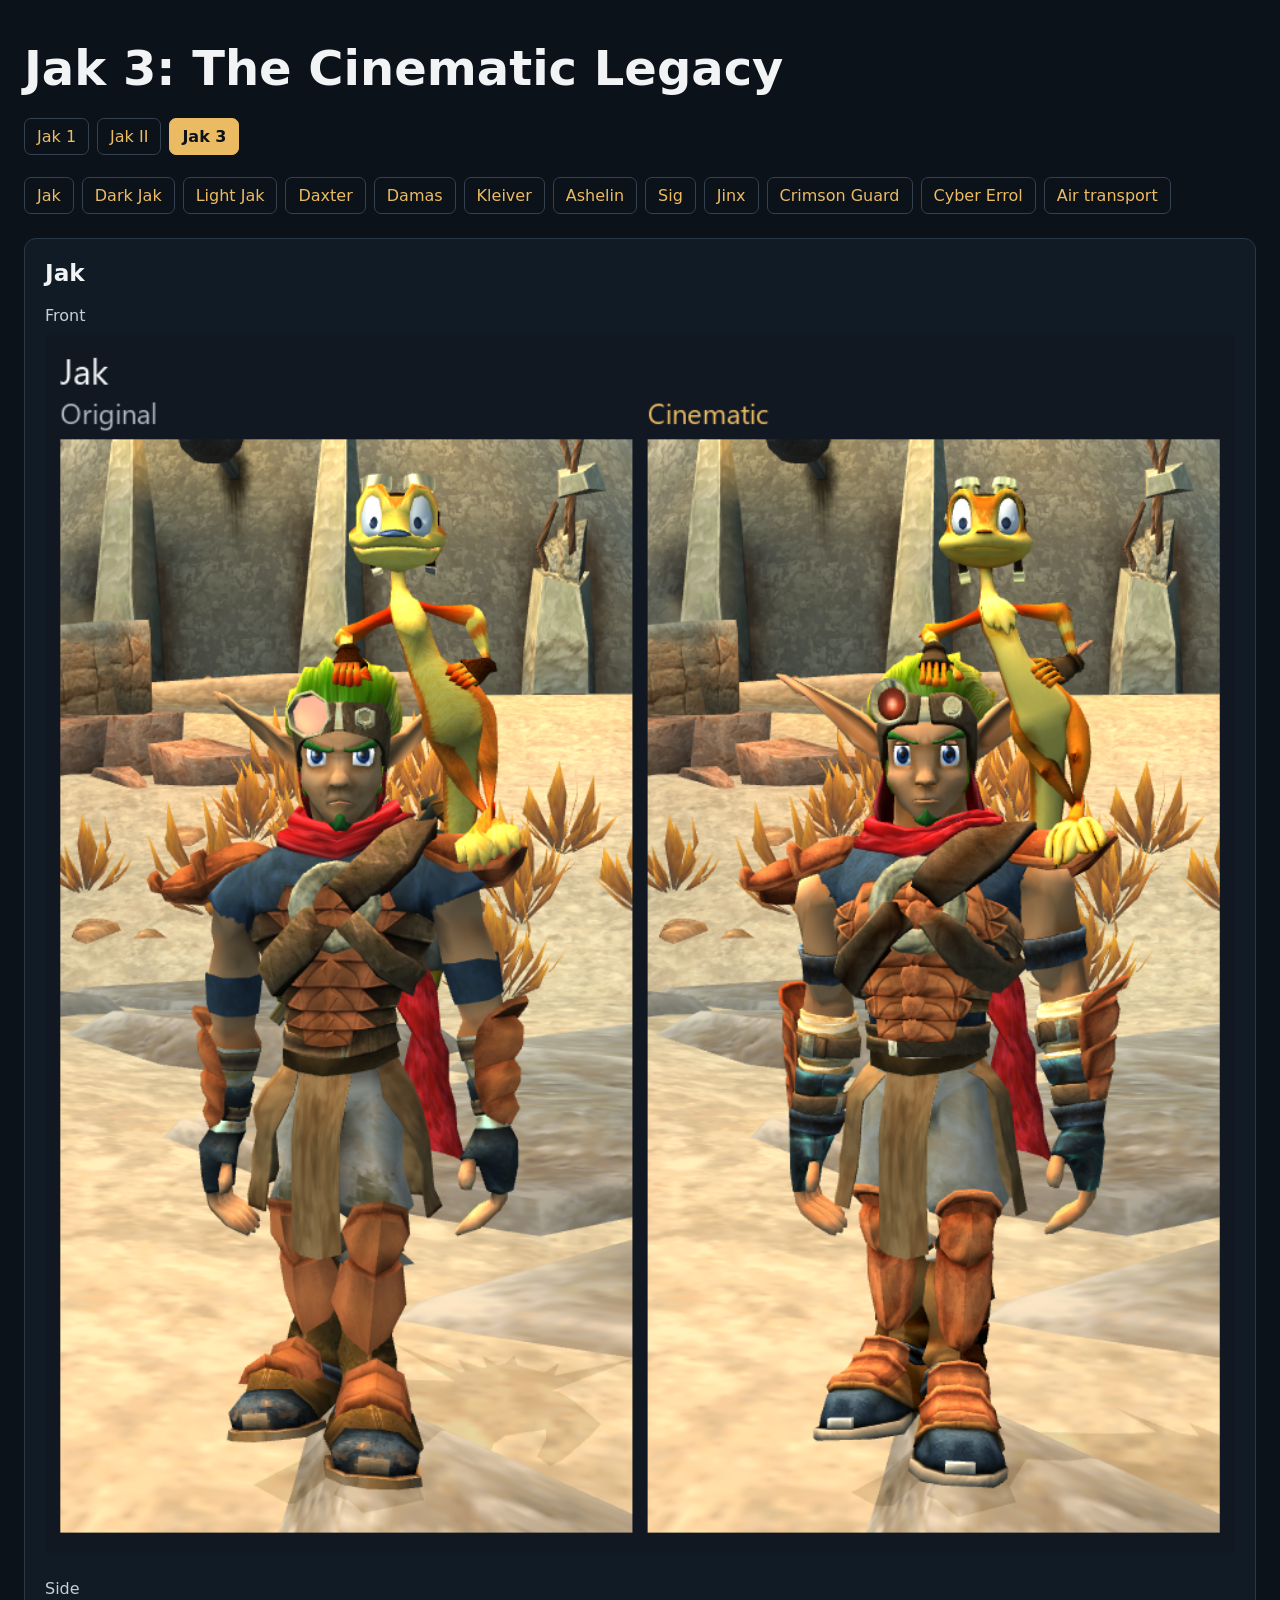
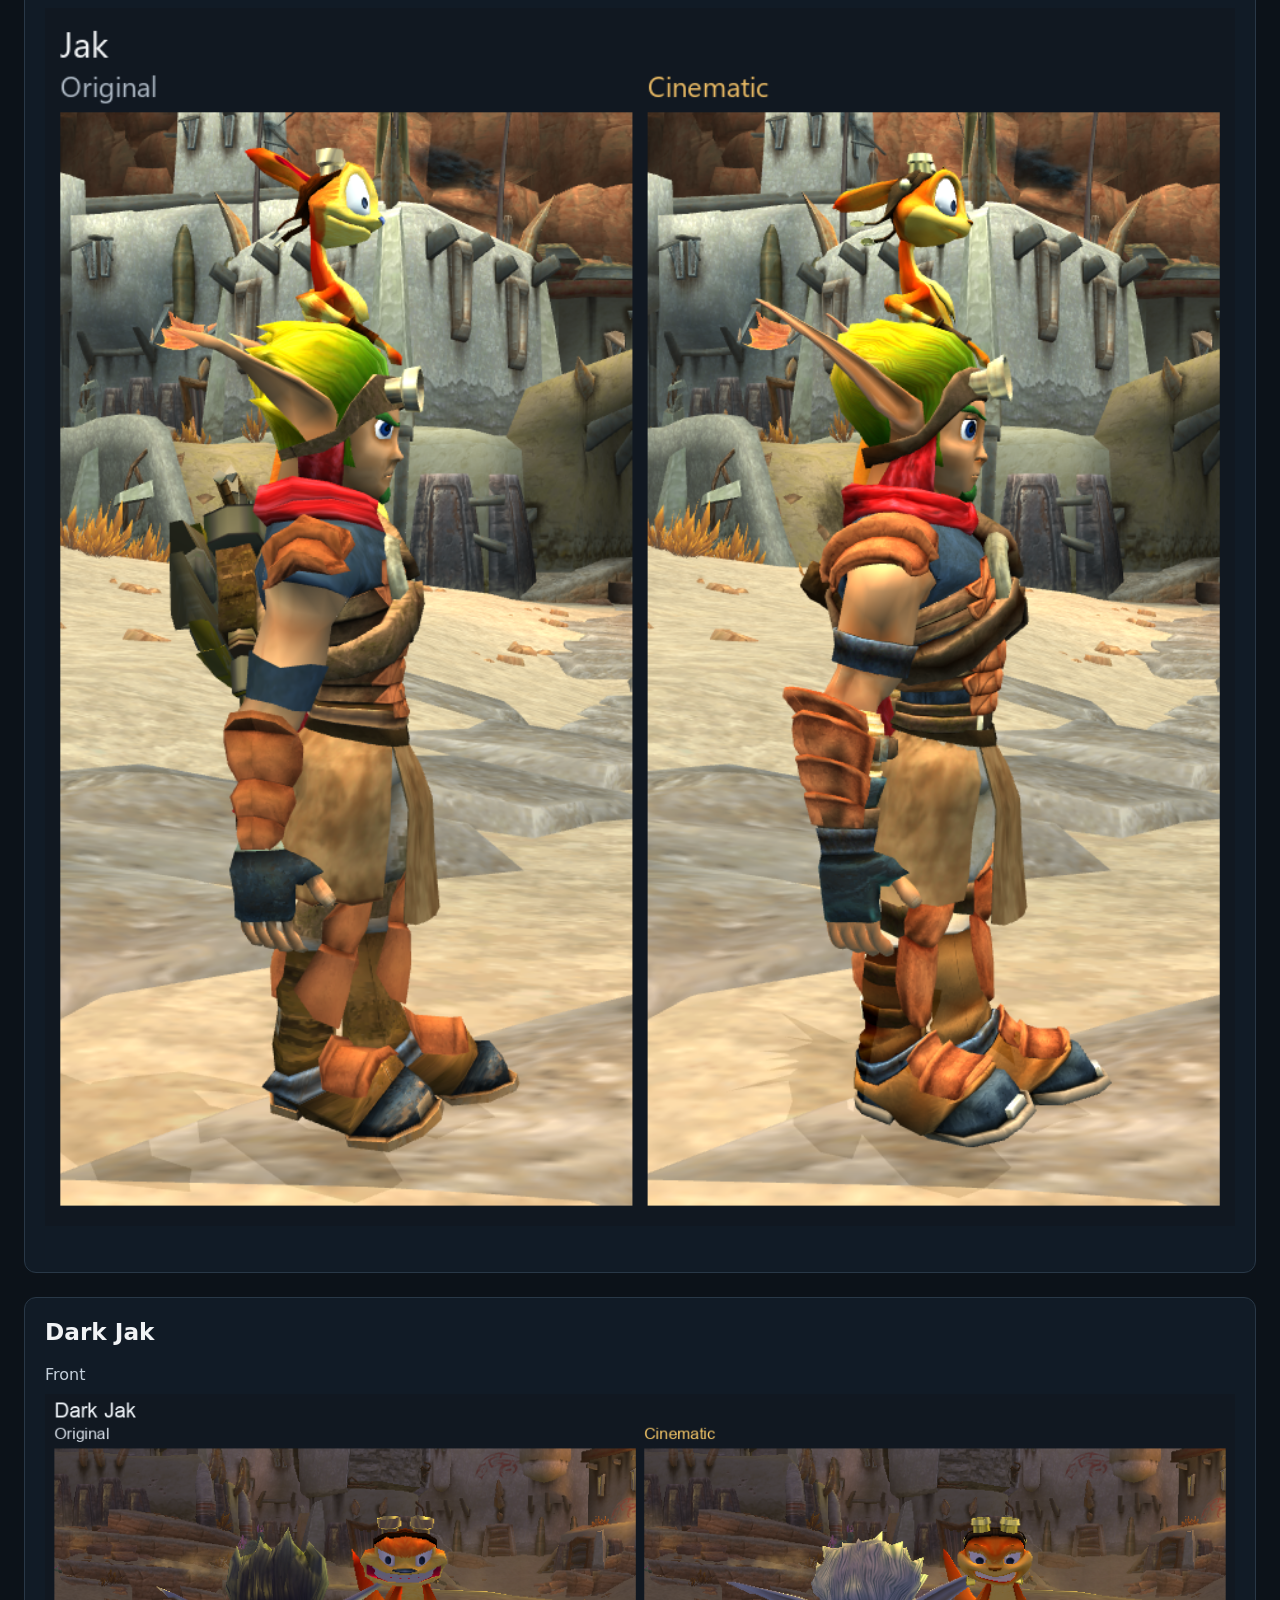
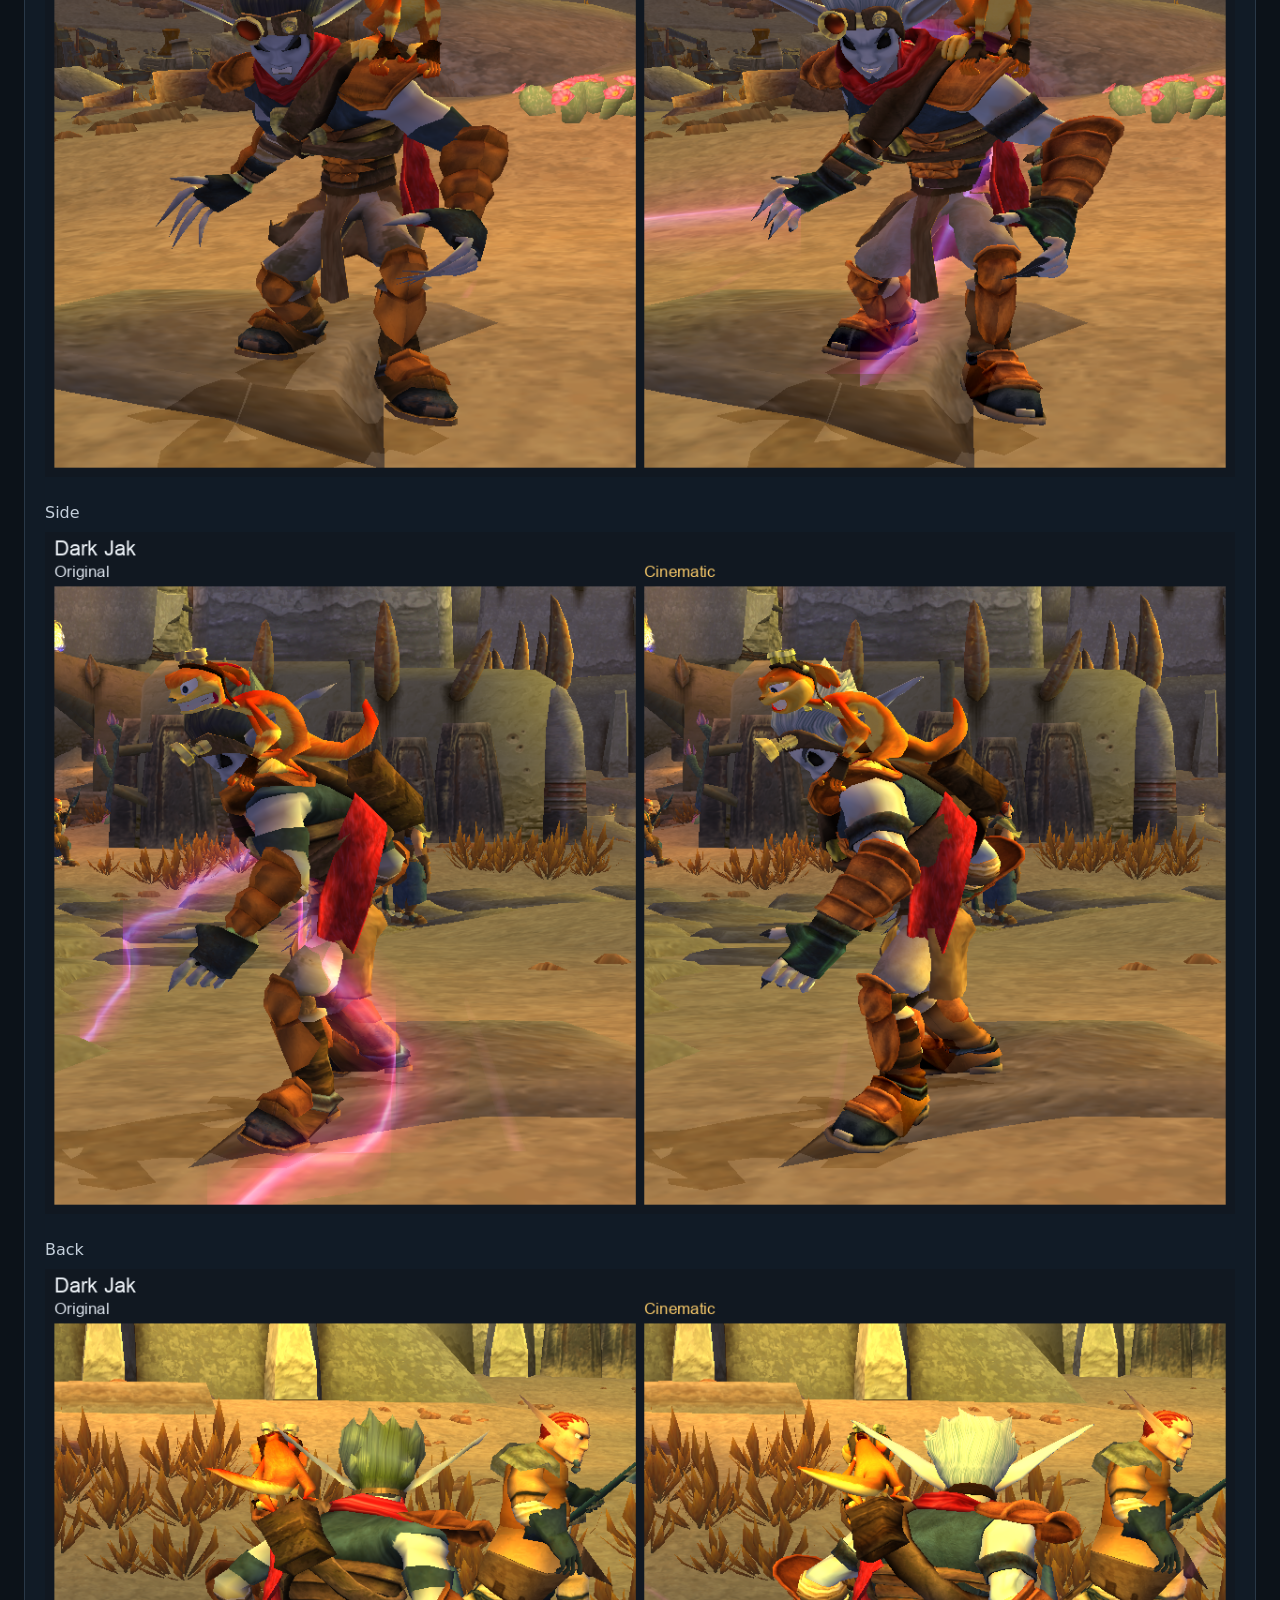
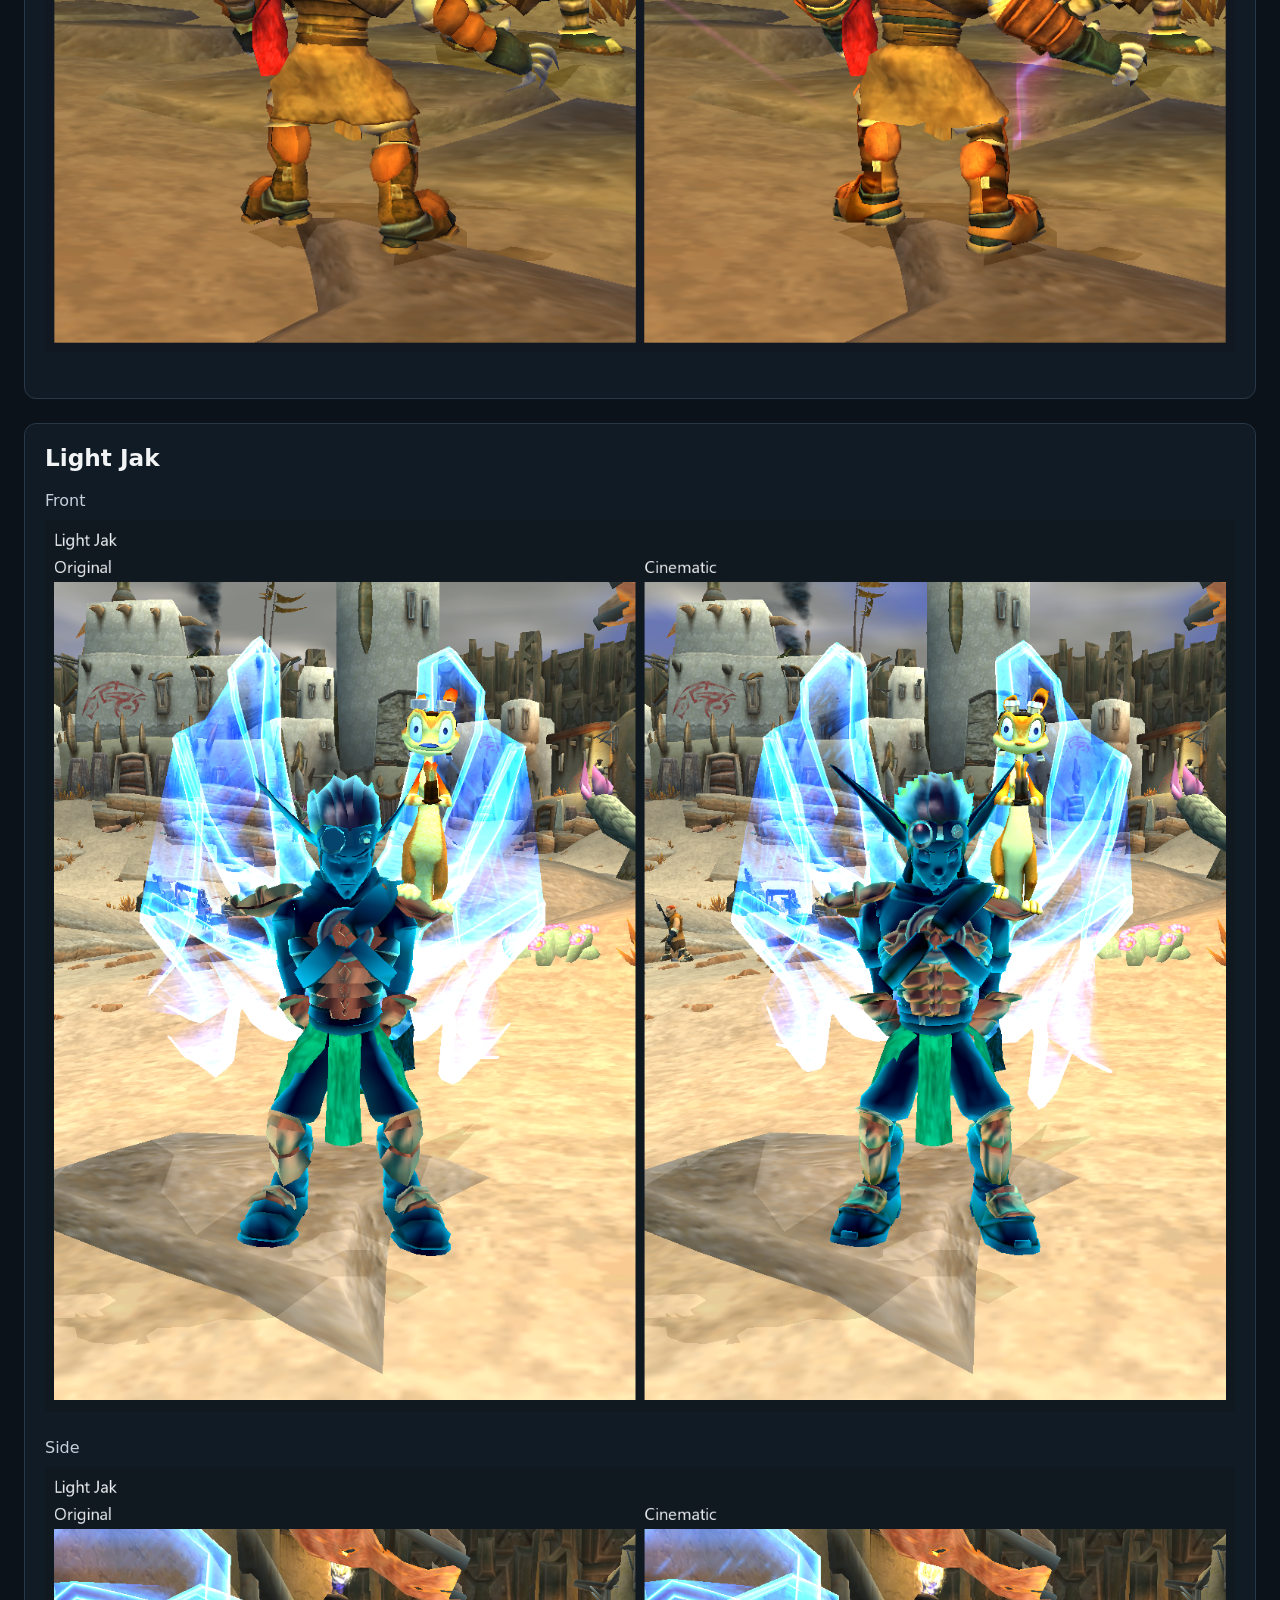
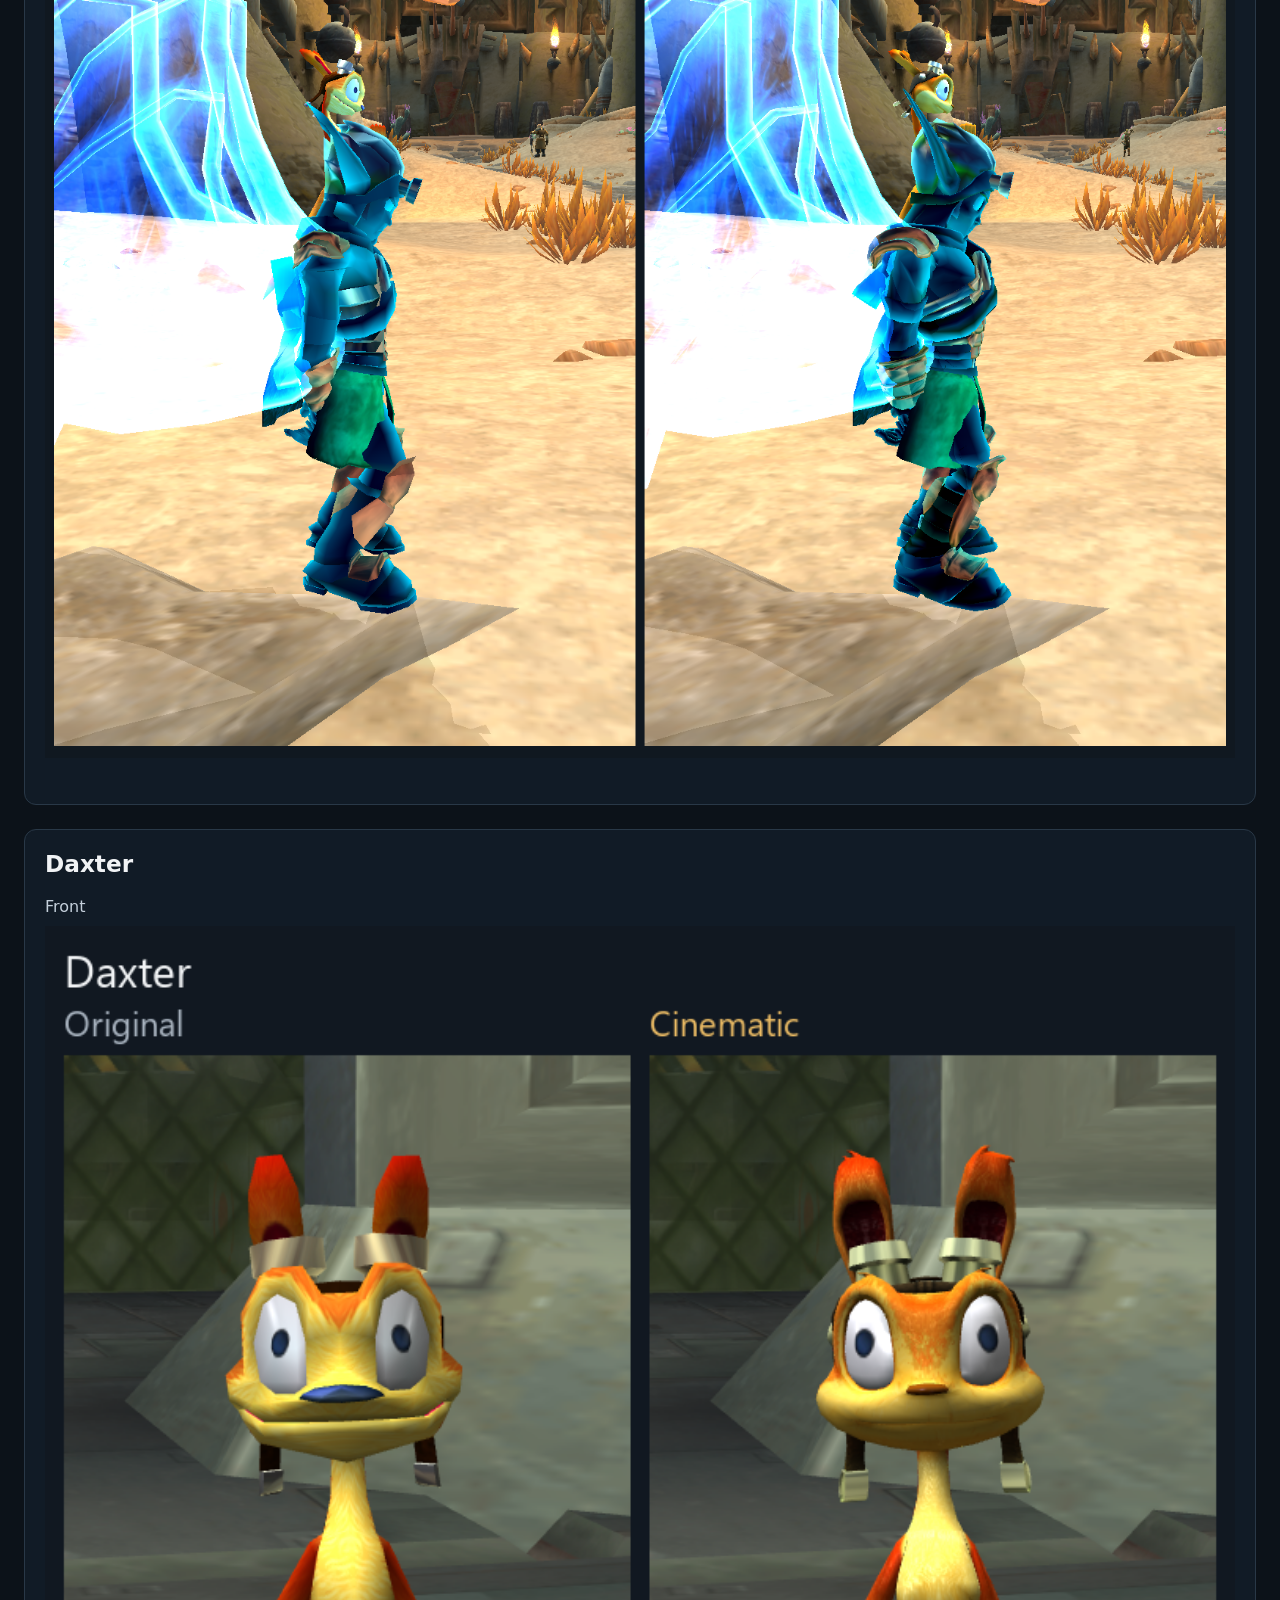
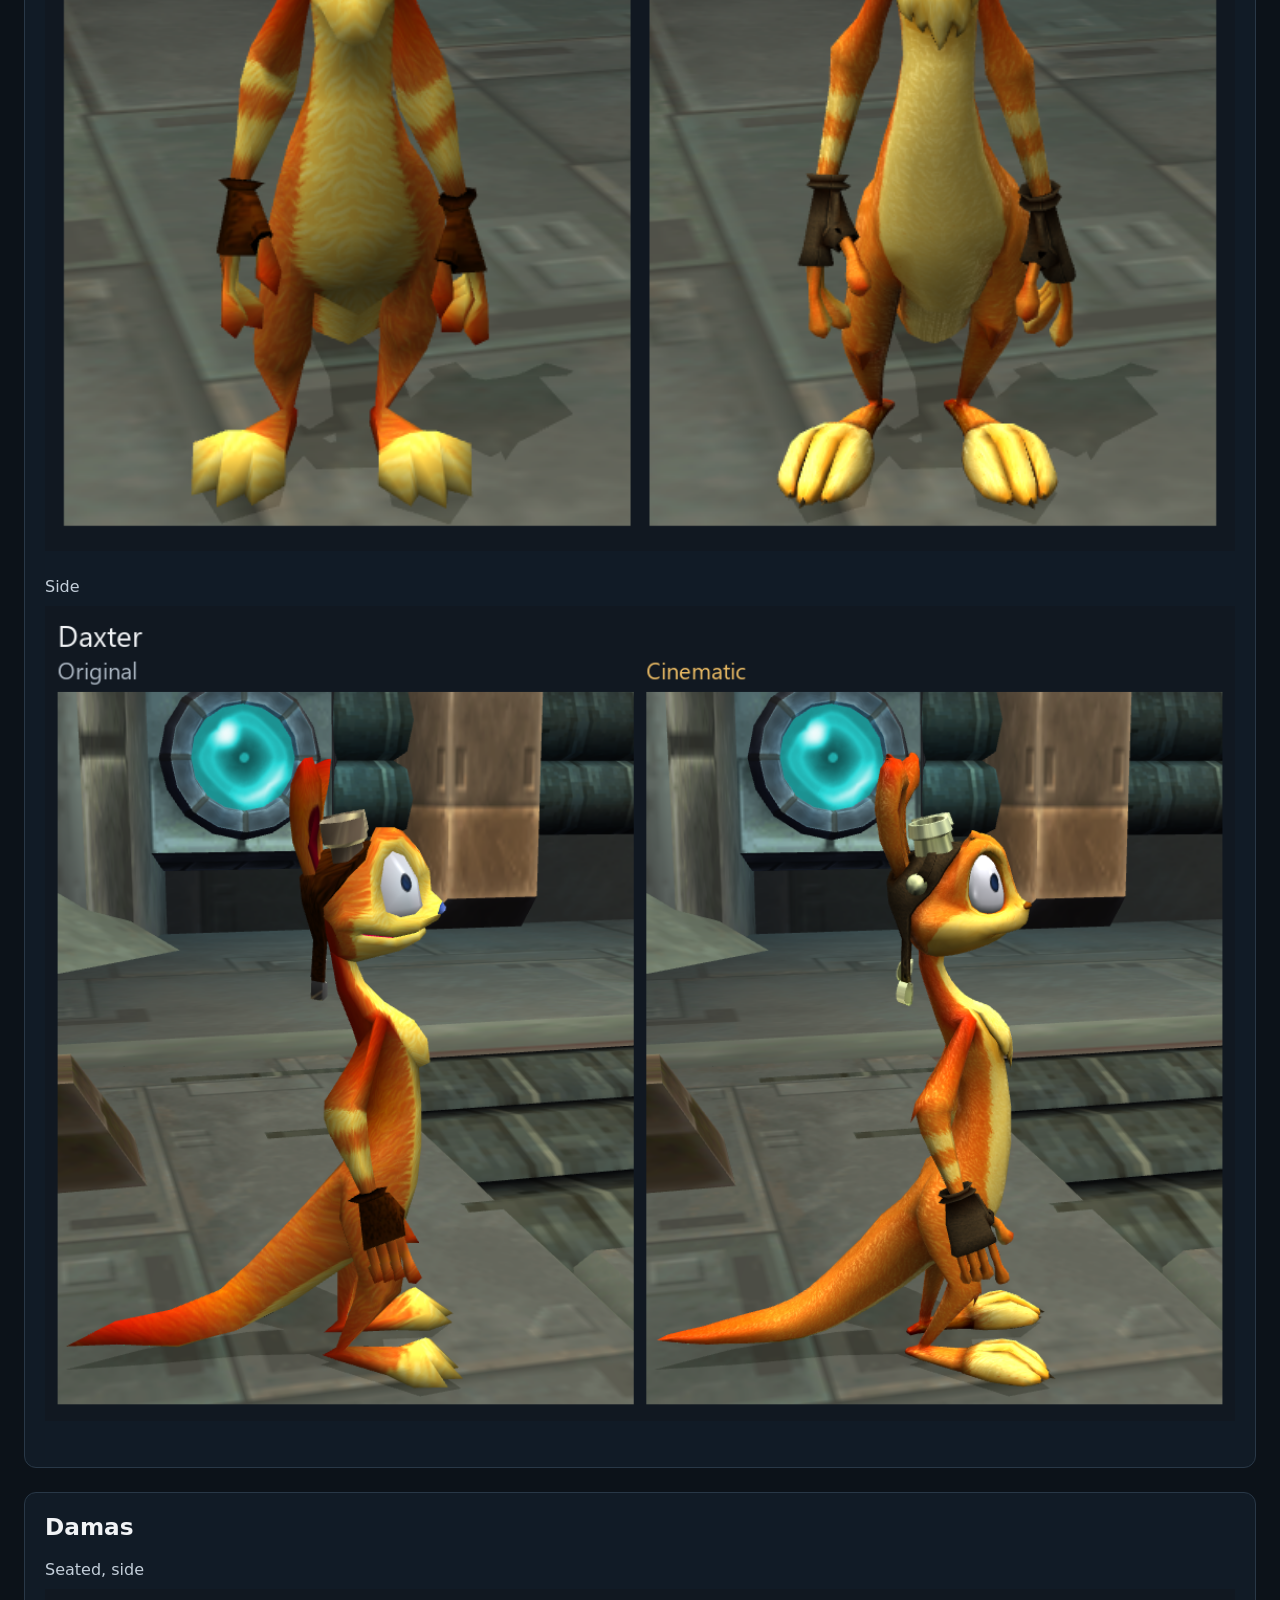
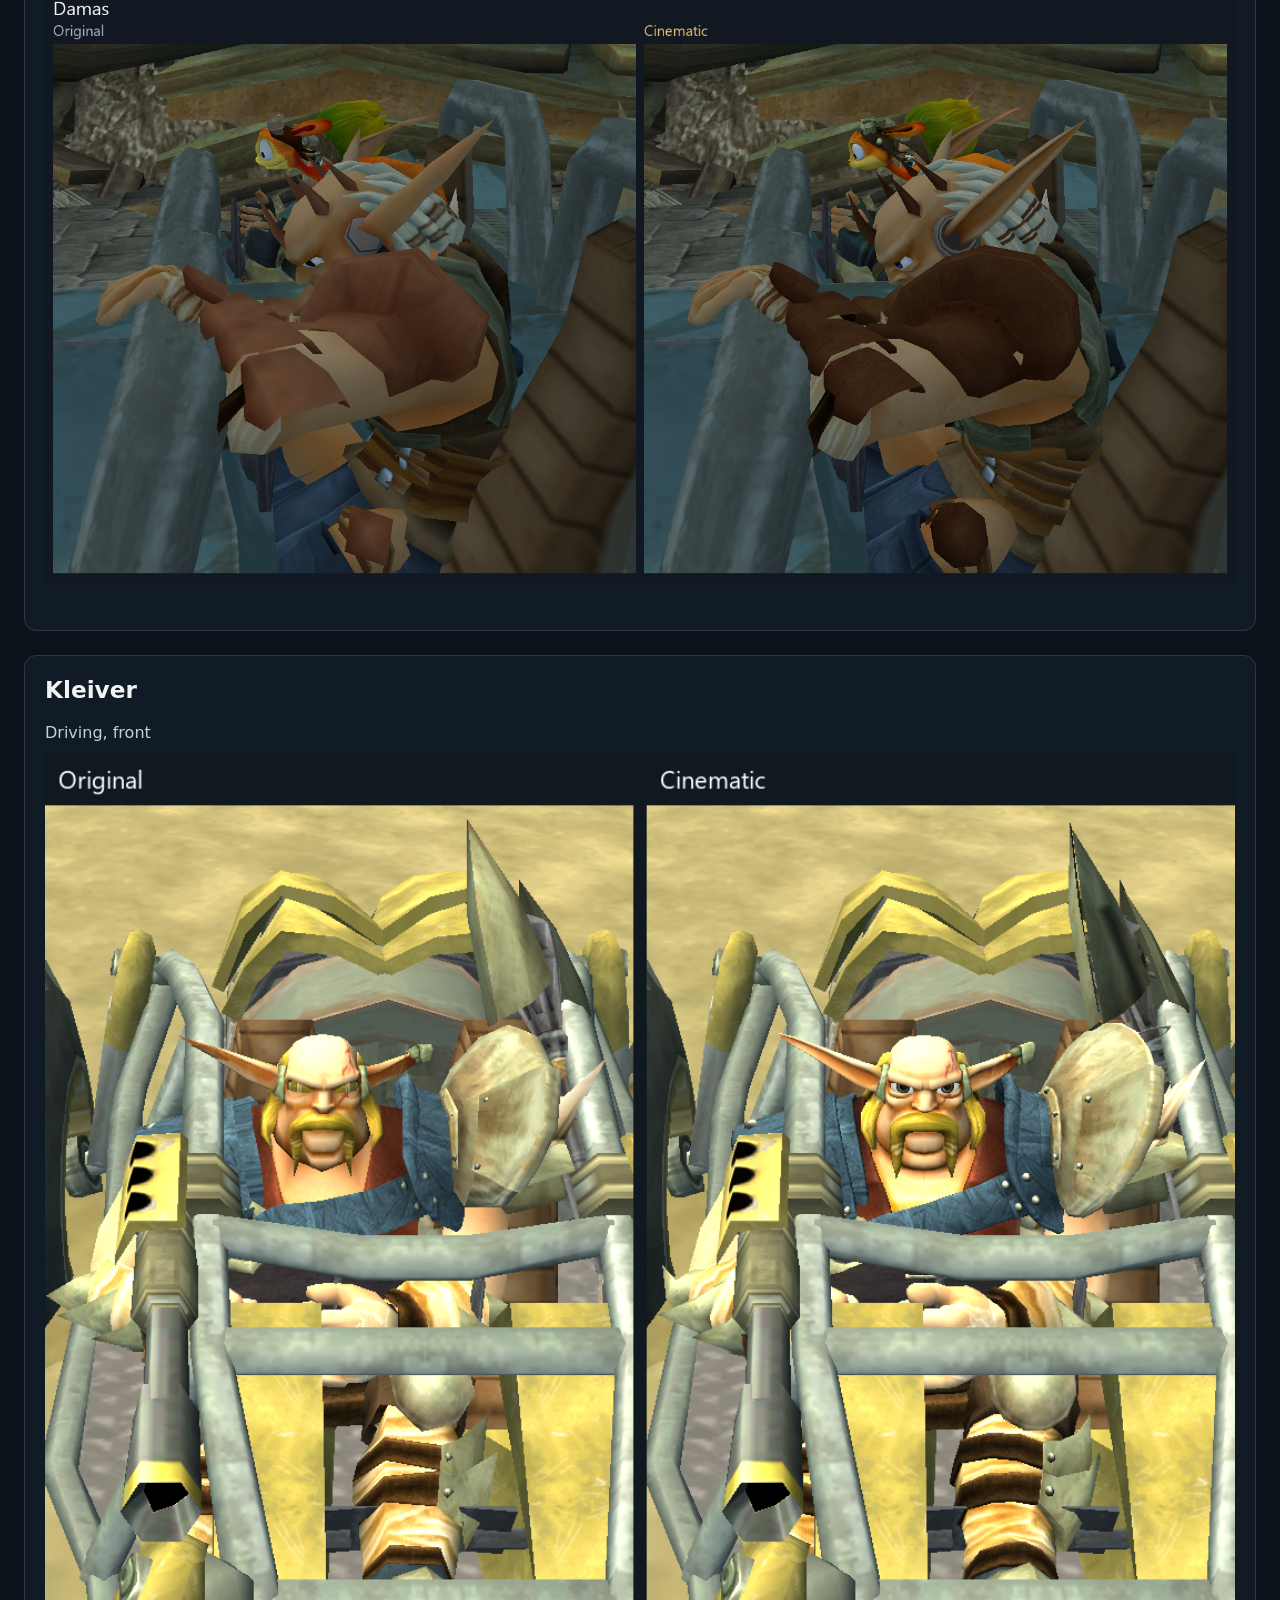
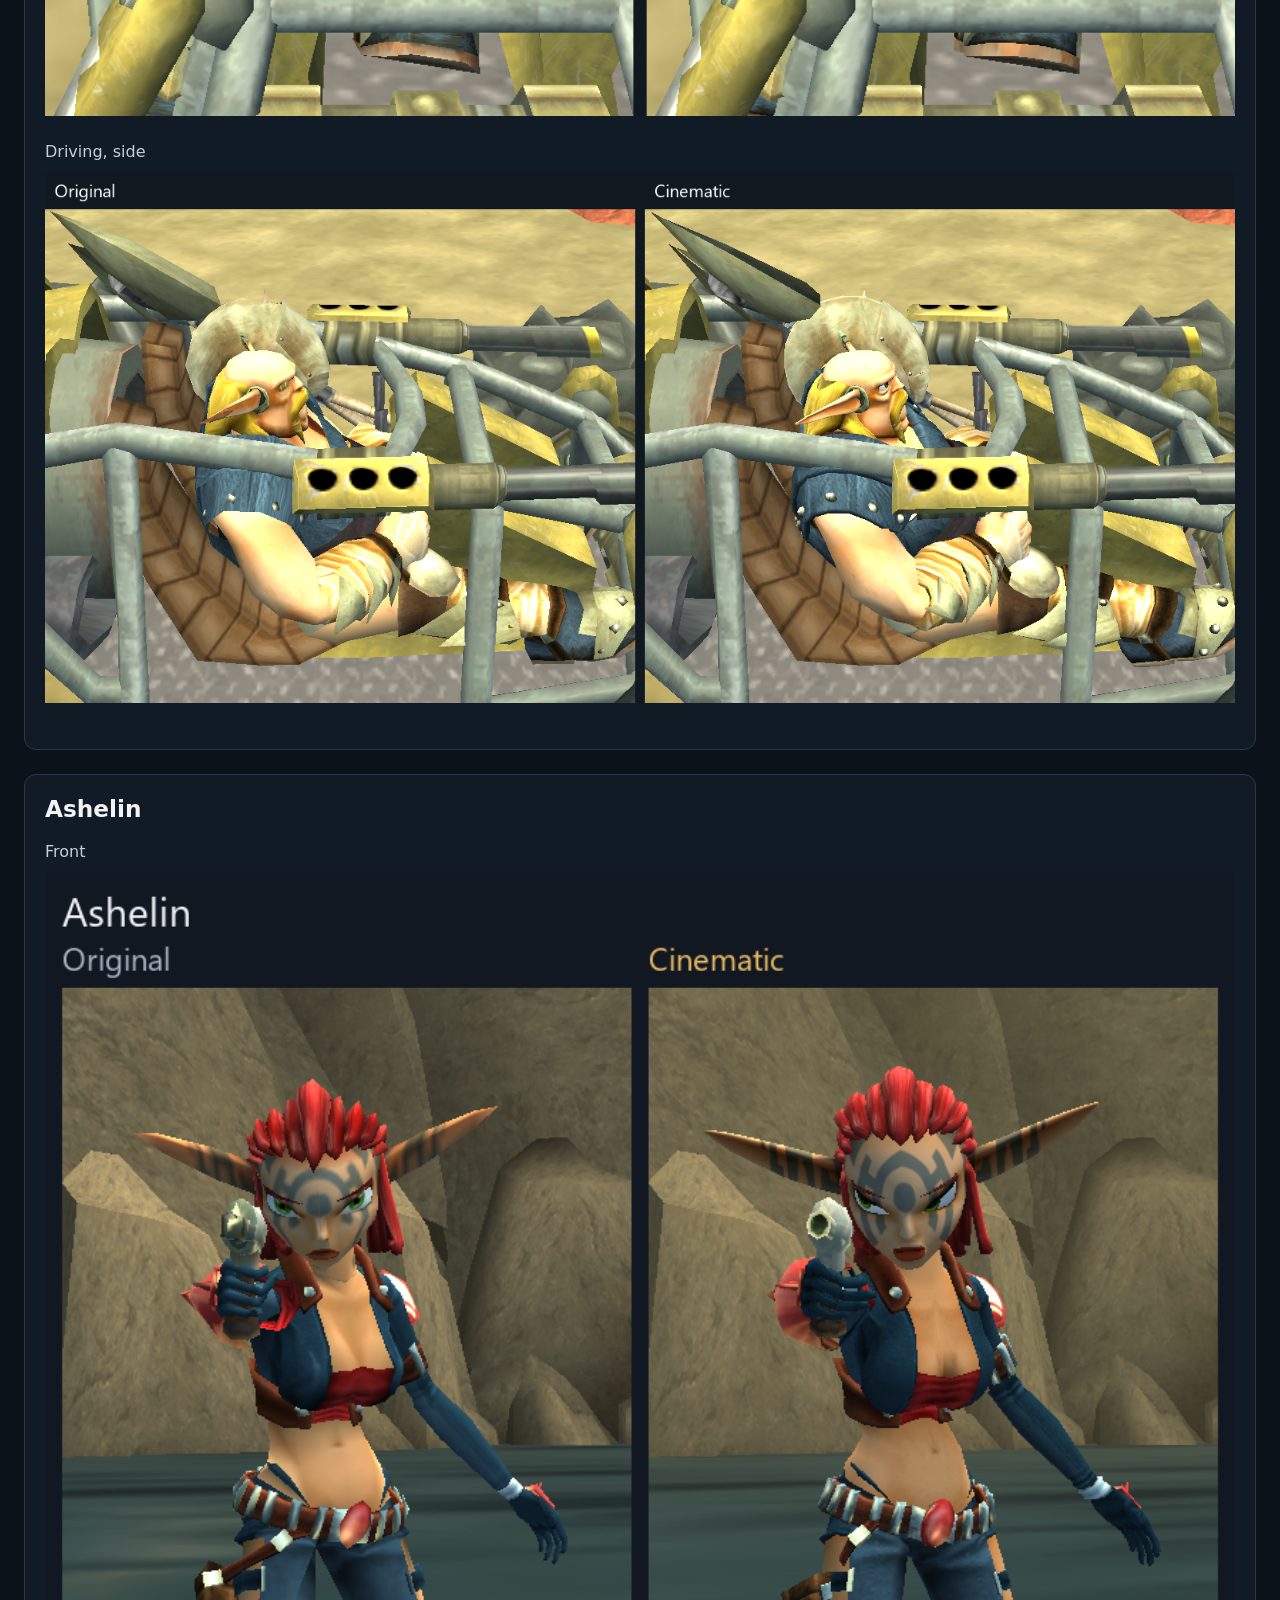
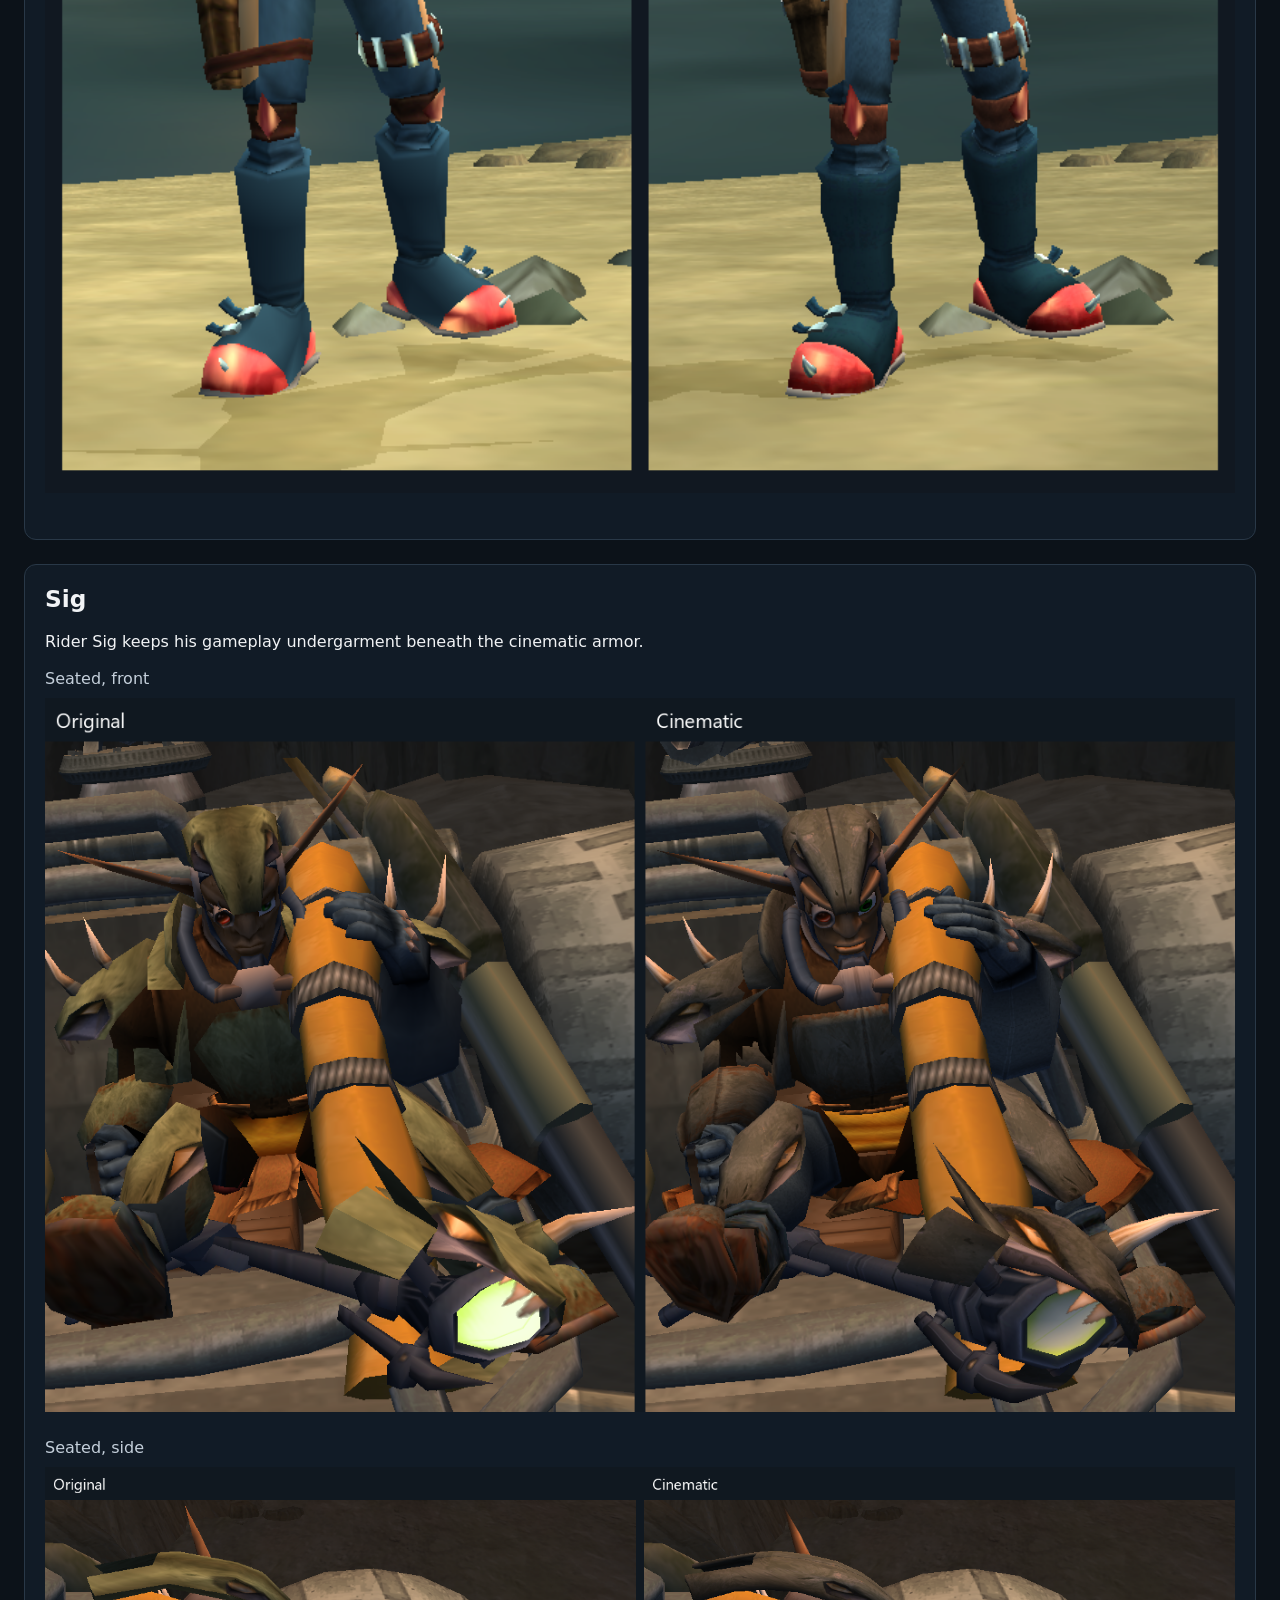
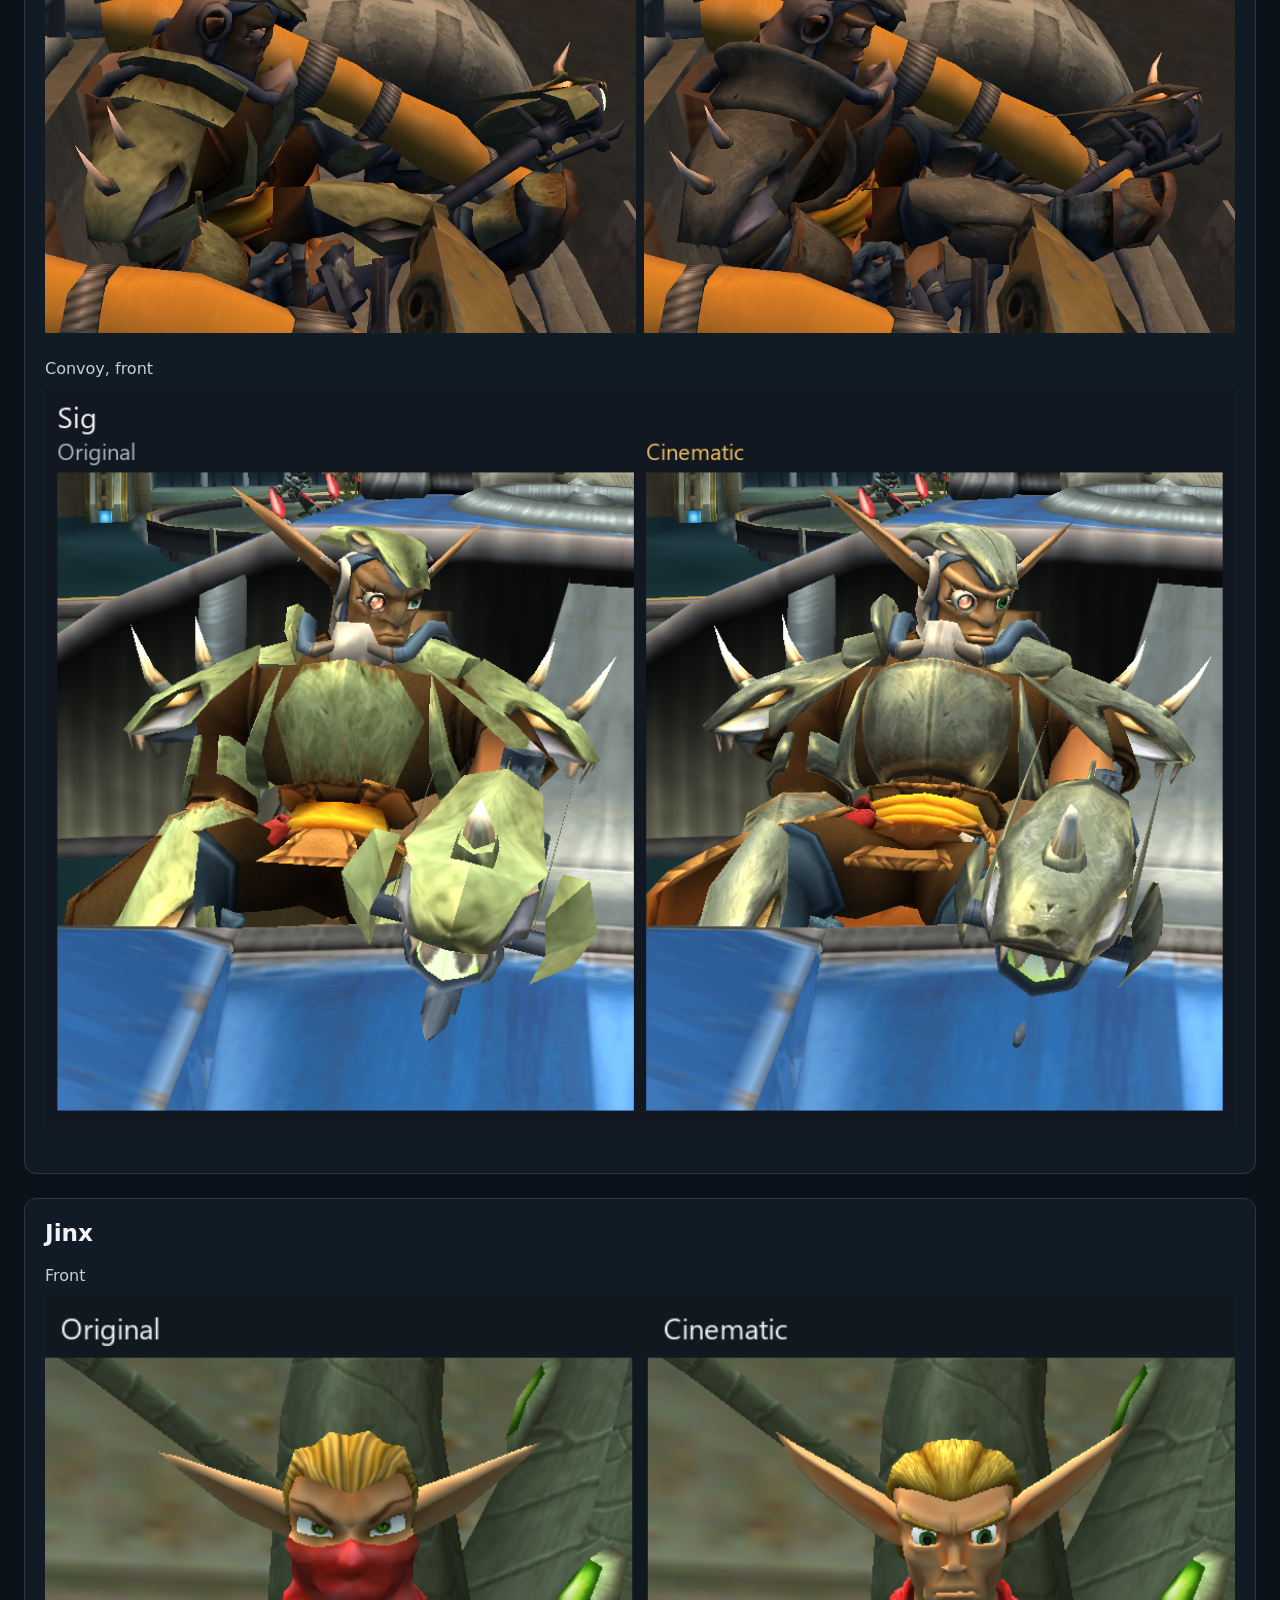
==== commit 3ccb8f0b: "docs: refresh Jak 3 Dark Jak comparisons" ====
--- a/docs/comparisons/jak3.html
+++ b/docs/comparisons/jak3.html
@@ -25,9 +25,9 @@
 <figure><figcaption>Side</figcaption><a href="jak3/jak-1.webp?v=fc85ff5c7d08"><img src="jak3/jak-1.webp?v=fc85ff5c7d08" width="936" height="958" alt="Jak, Side: Original left, Cinematic right" loading="lazy" decoding="async"></a></figure>
 </section>
 <section id="darkjak"><h2>Dark Jak</h2>
-<figure><figcaption>Front</figcaption><a href="jak3/darkjak-0.webp?v=6ac0684602f3"><img src="jak3/darkjak-0.webp?v=6ac0684602f3" width="1336" height="963" alt="Dark Jak, Front: Original left, Cinematic right" loading="lazy" decoding="async"></a></figure>
-<figure><figcaption>Side</figcaption><a href="jak3/darkjak-1.webp?v=33429631f047"><img src="jak3/darkjak-1.webp?v=33429631f047" width="1336" height="963" alt="Dark Jak, Side: Original left, Cinematic right" loading="lazy" decoding="async"></a></figure>
-<figure><figcaption>Back</figcaption><a href="jak3/darkjak-2.webp?v=49a35fbf5433"><img src="jak3/darkjak-2.webp?v=49a35fbf5433" width="1336" height="963" alt="Dark Jak, Back: Original left, Cinematic right" loading="lazy" decoding="async"></a></figure>
+<figure><figcaption>Front</figcaption><a href="jak3/darkjak-front-v037.webp?v=50e3f3a95979"><img src="jak3/darkjak-front-v037.webp?v=50e3f3a95979" width="1269" height="728" alt="Dark Jak, Front: Original left, Cinematic right" loading="lazy" decoding="async"></a></figure>
+<figure><figcaption>Side</figcaption><a href="jak3/darkjak-side-v037.webp?v=f7d098c2d768"><img src="jak3/darkjak-side-v037.webp?v=f7d098c2d768" width="1269" height="728" alt="Dark Jak, Side: Original left, Cinematic right" loading="lazy" decoding="async"></a></figure>
+<figure><figcaption>Back</figcaption><a href="jak3/darkjak-back-v037.webp?v=7dcae66e53c9"><img src="jak3/darkjak-back-v037.webp?v=7dcae66e53c9" width="1269" height="728" alt="Dark Jak, Back: Original left, Cinematic right" loading="lazy" decoding="async"></a></figure>
 </section>
 <section id="lightjak"><h2>Light Jak</h2>
 <figure><figcaption>Front</figcaption><a href="jak3/lightjak-0.webp?v=0b2b6f70a14f"><img src="jak3/lightjak-0.webp?v=0b2b6f70a14f" width="1572" height="1178" alt="Light Jak, Front: Original left, Cinematic right" loading="lazy" decoding="async"></a></figure>
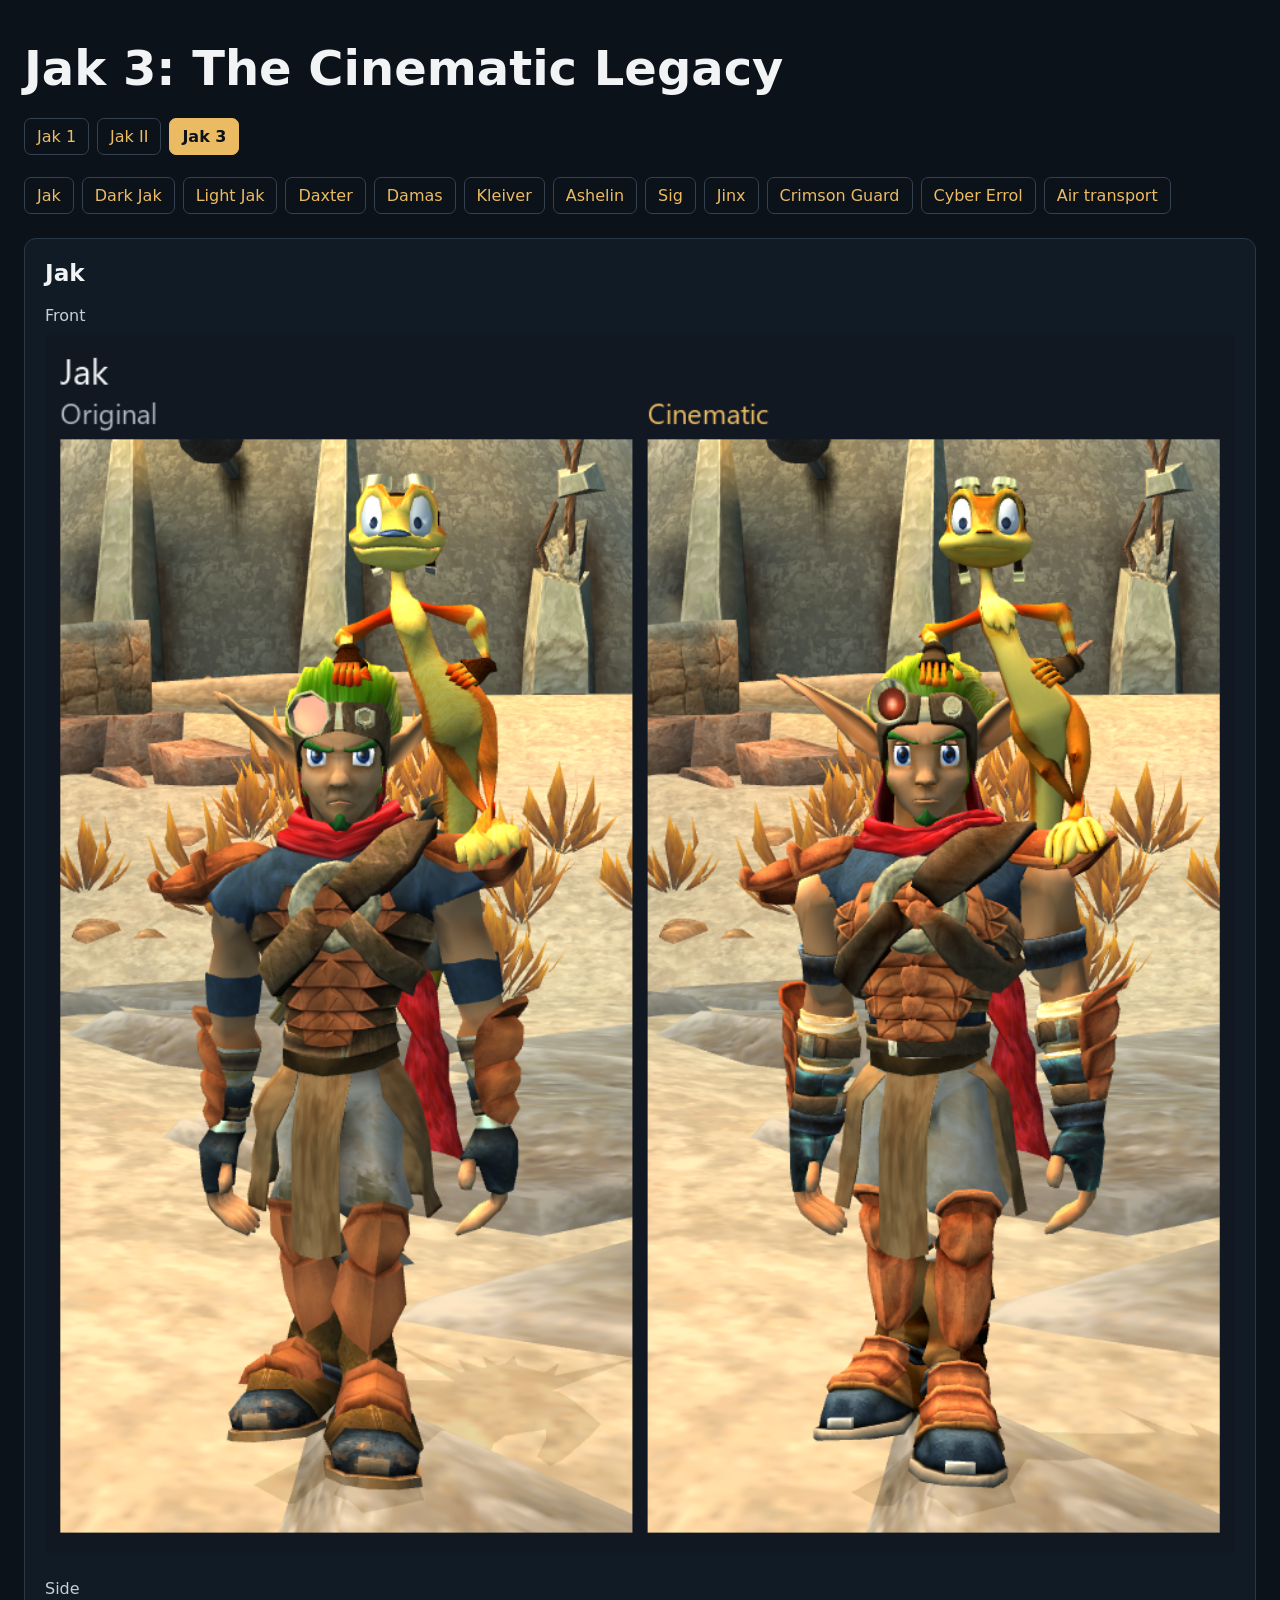
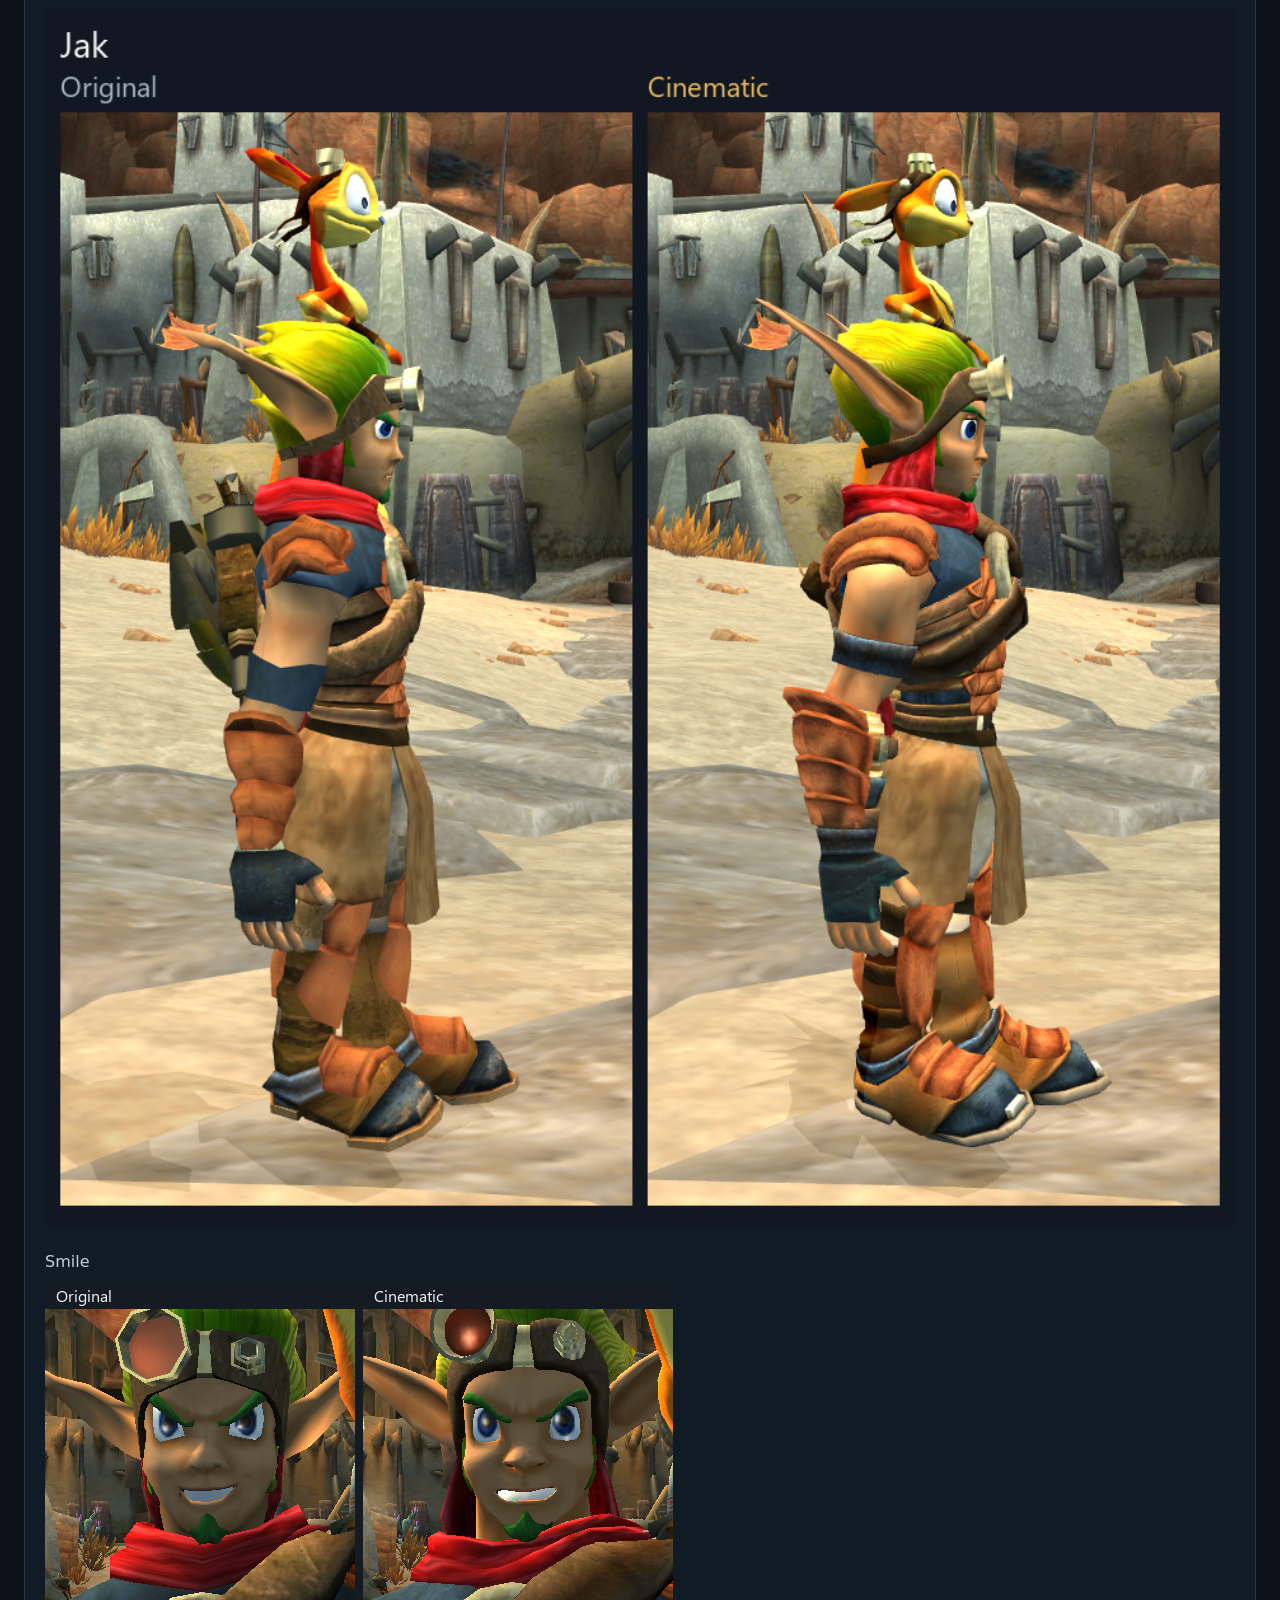
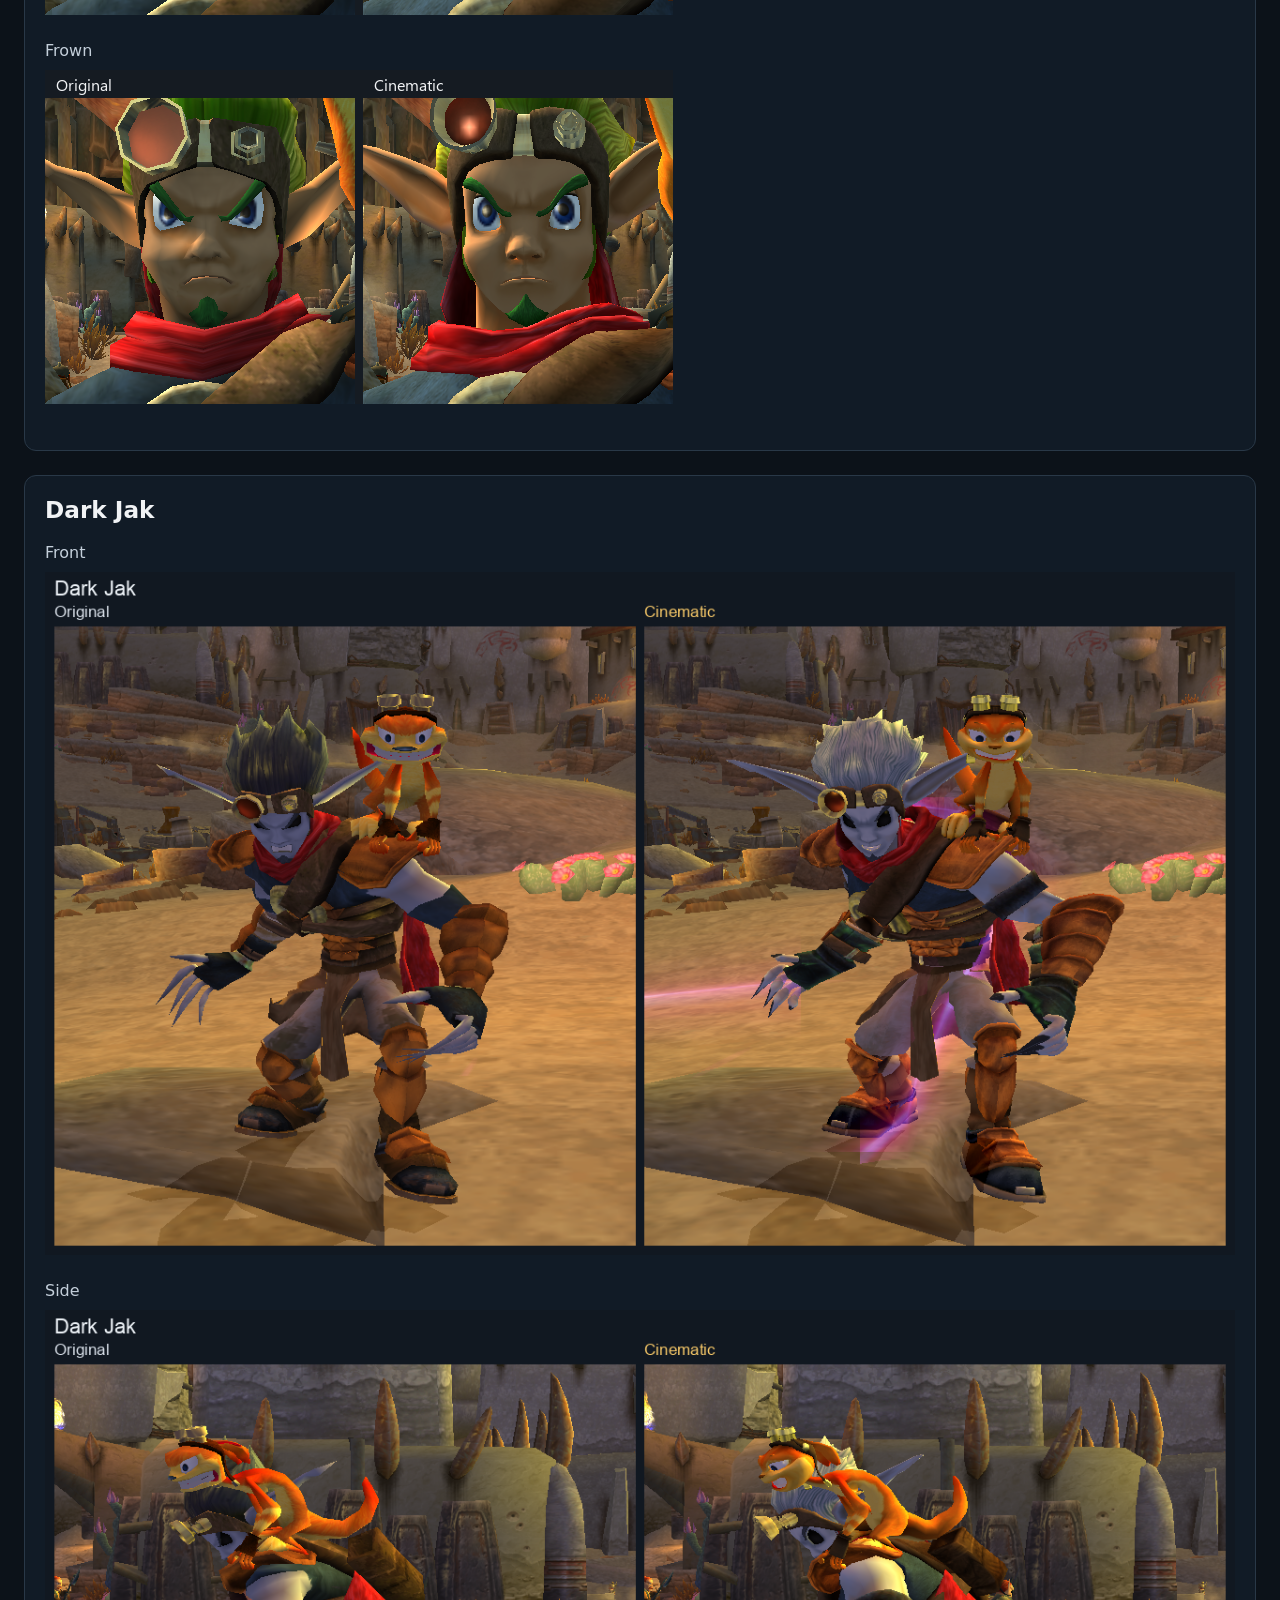
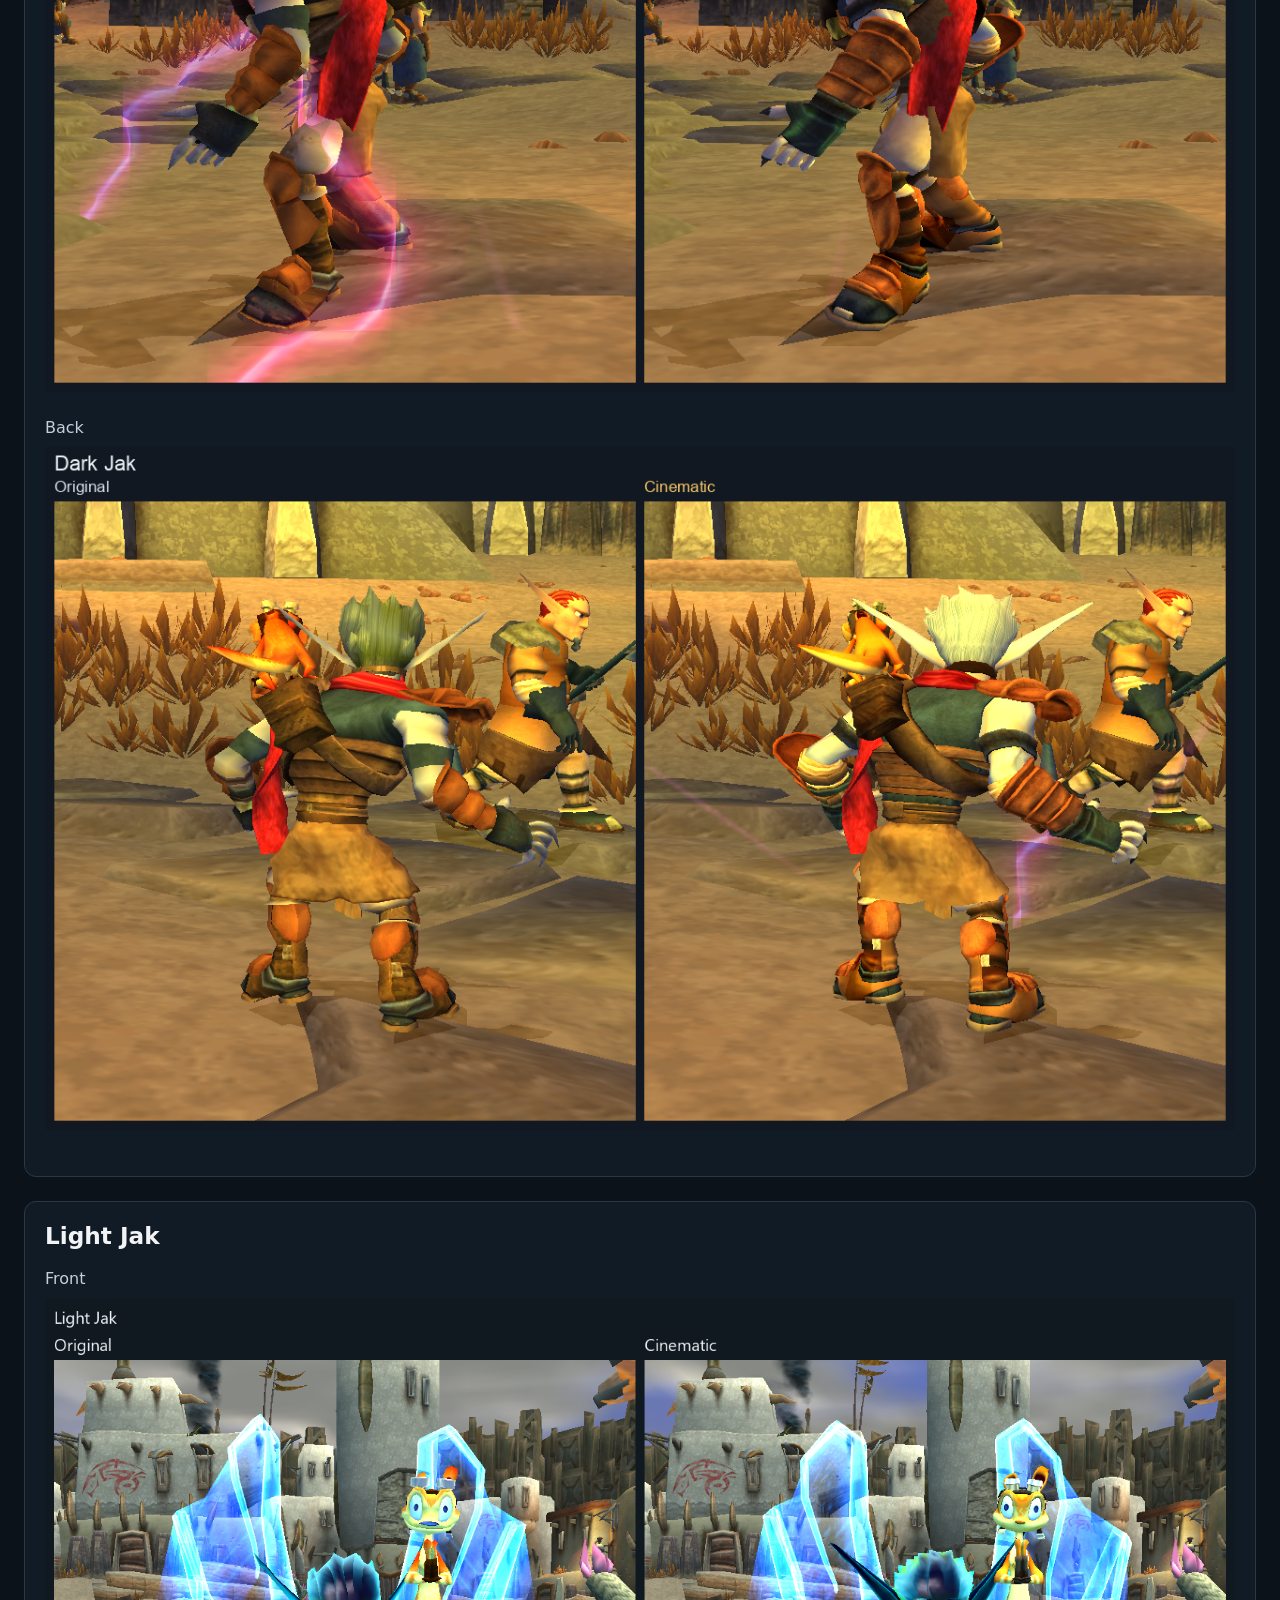
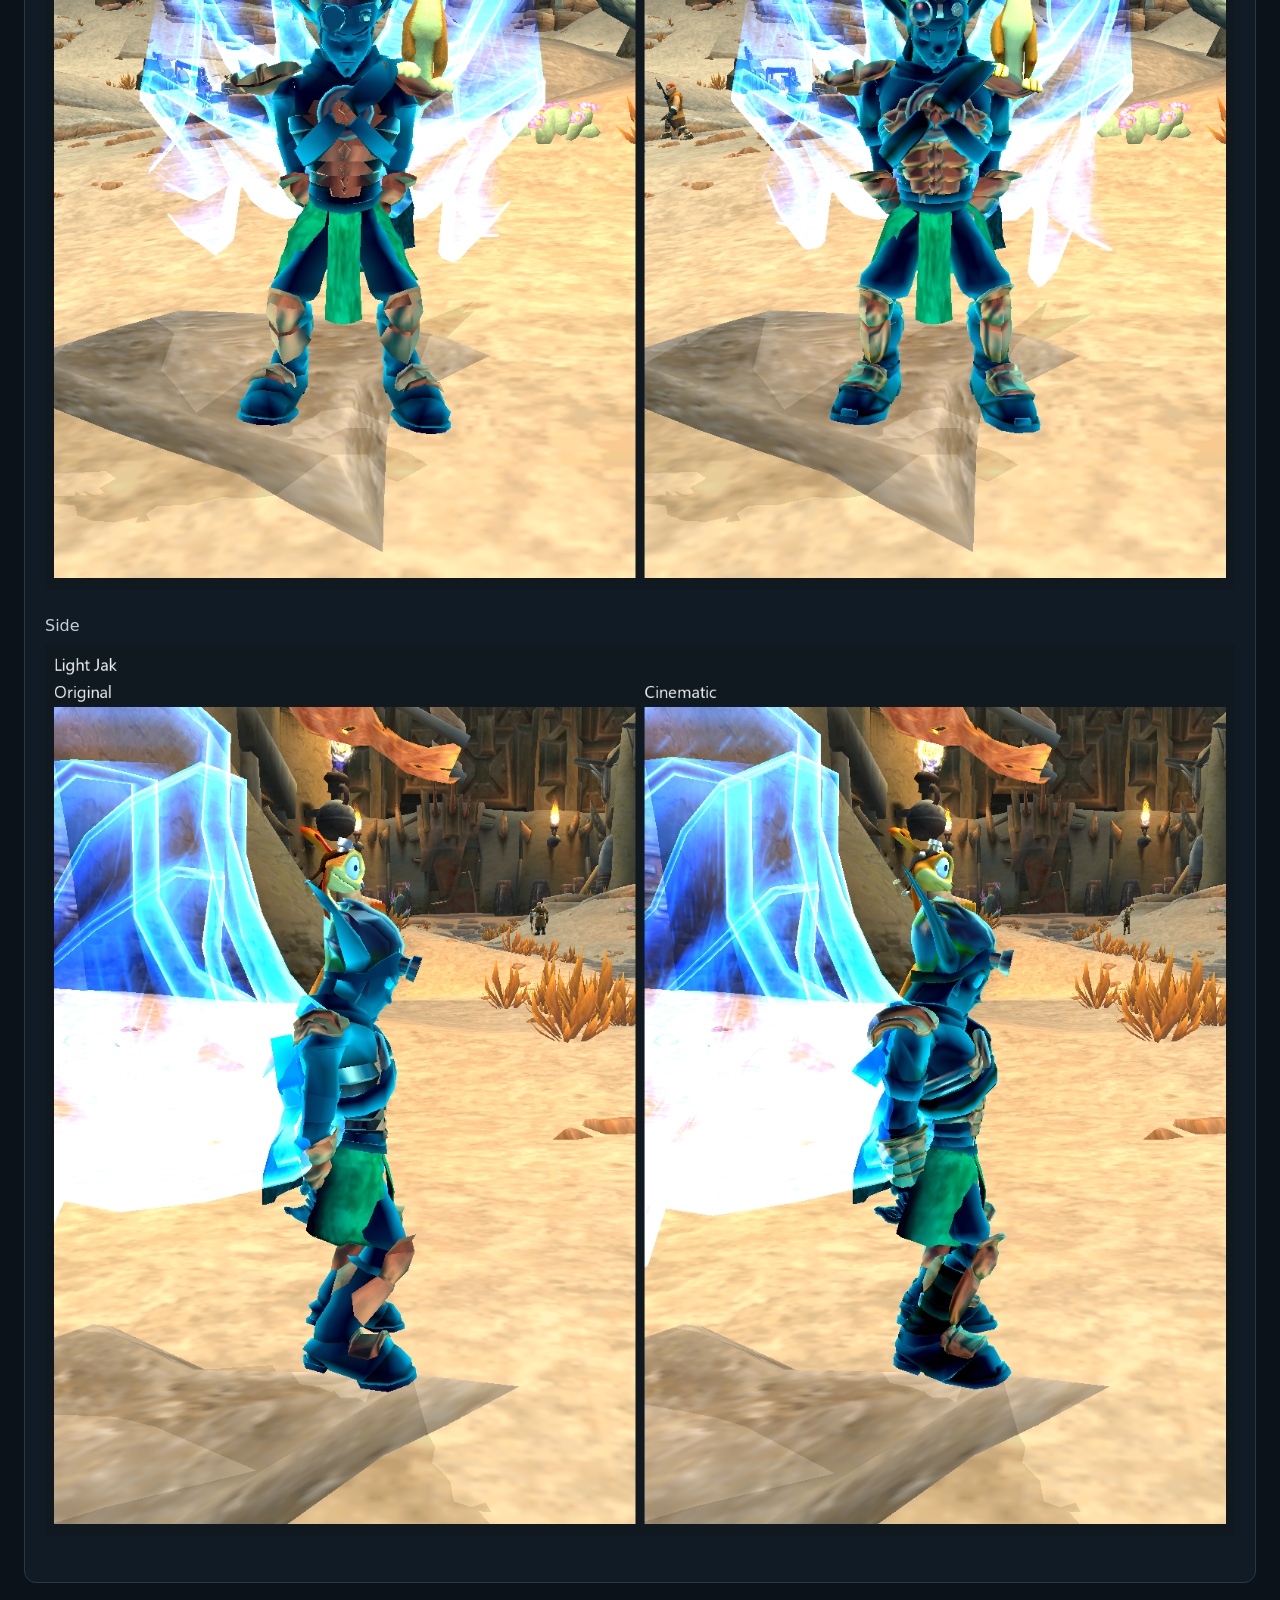
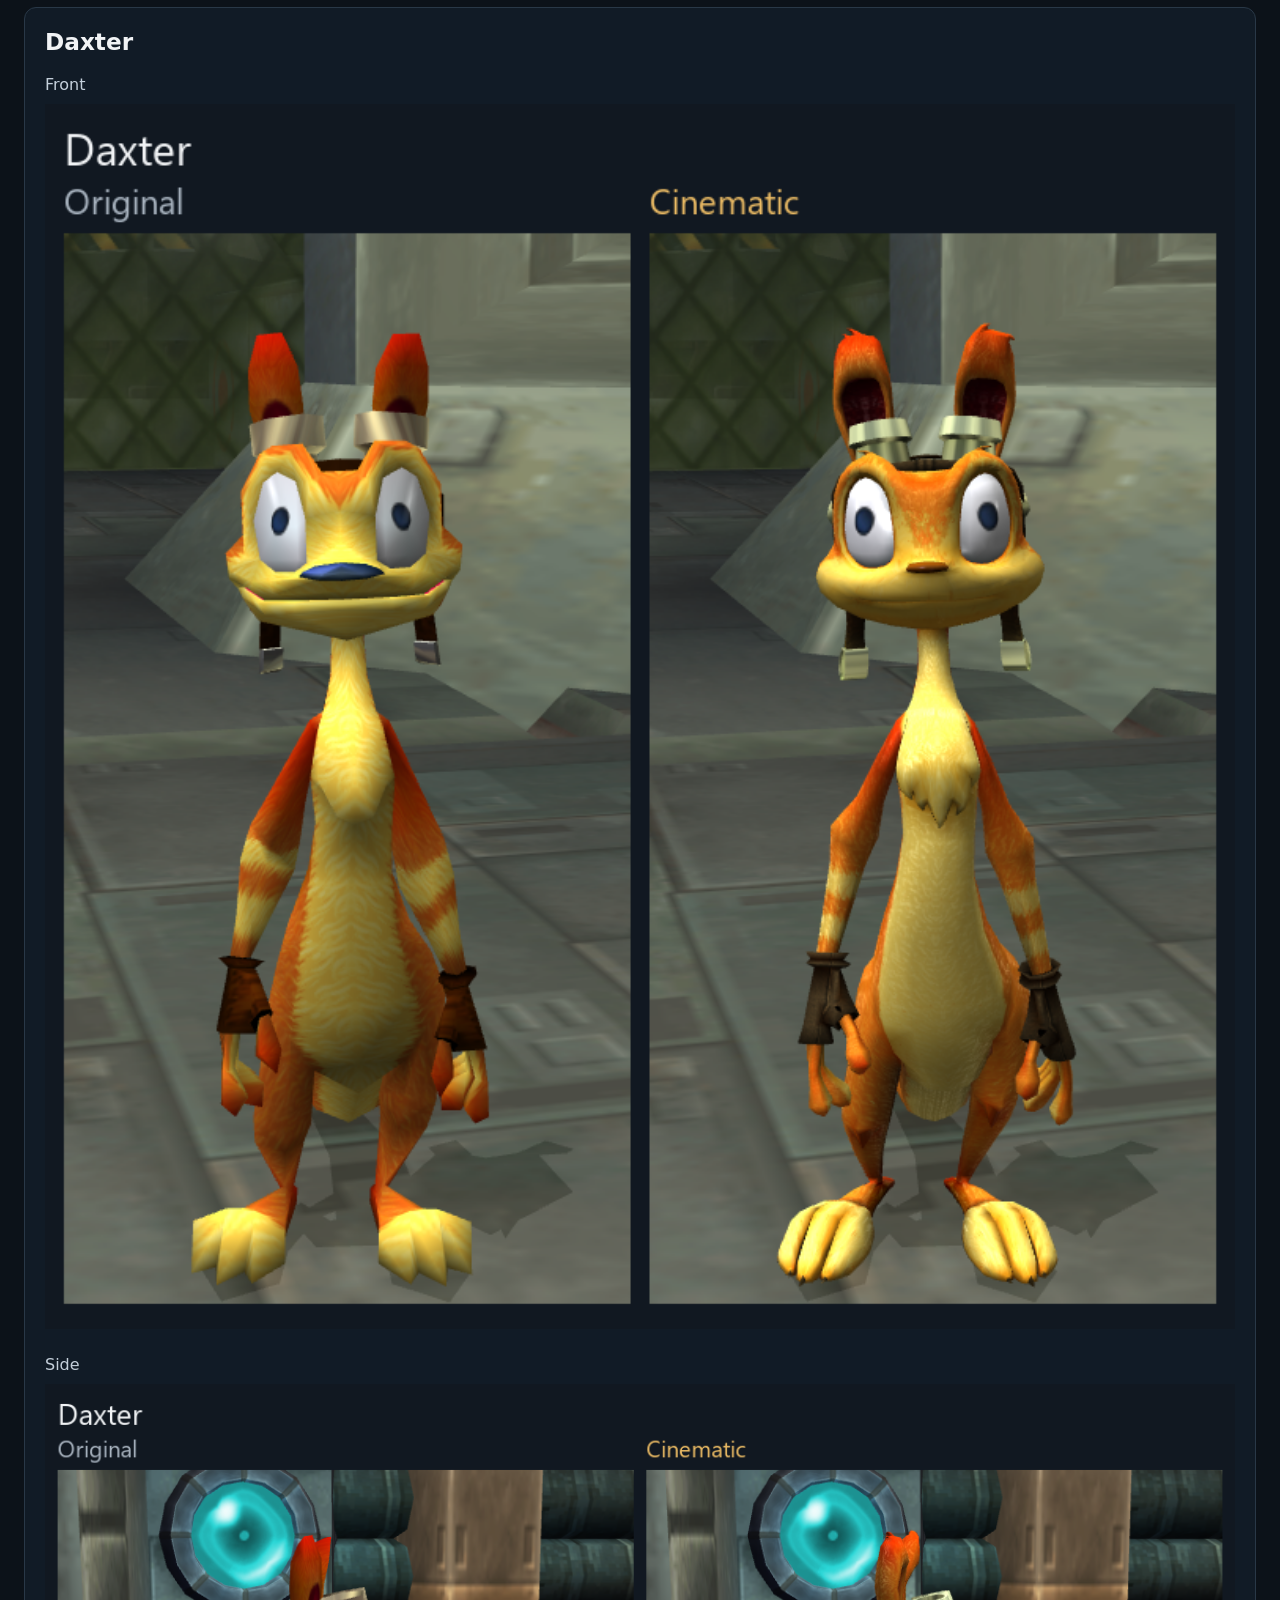
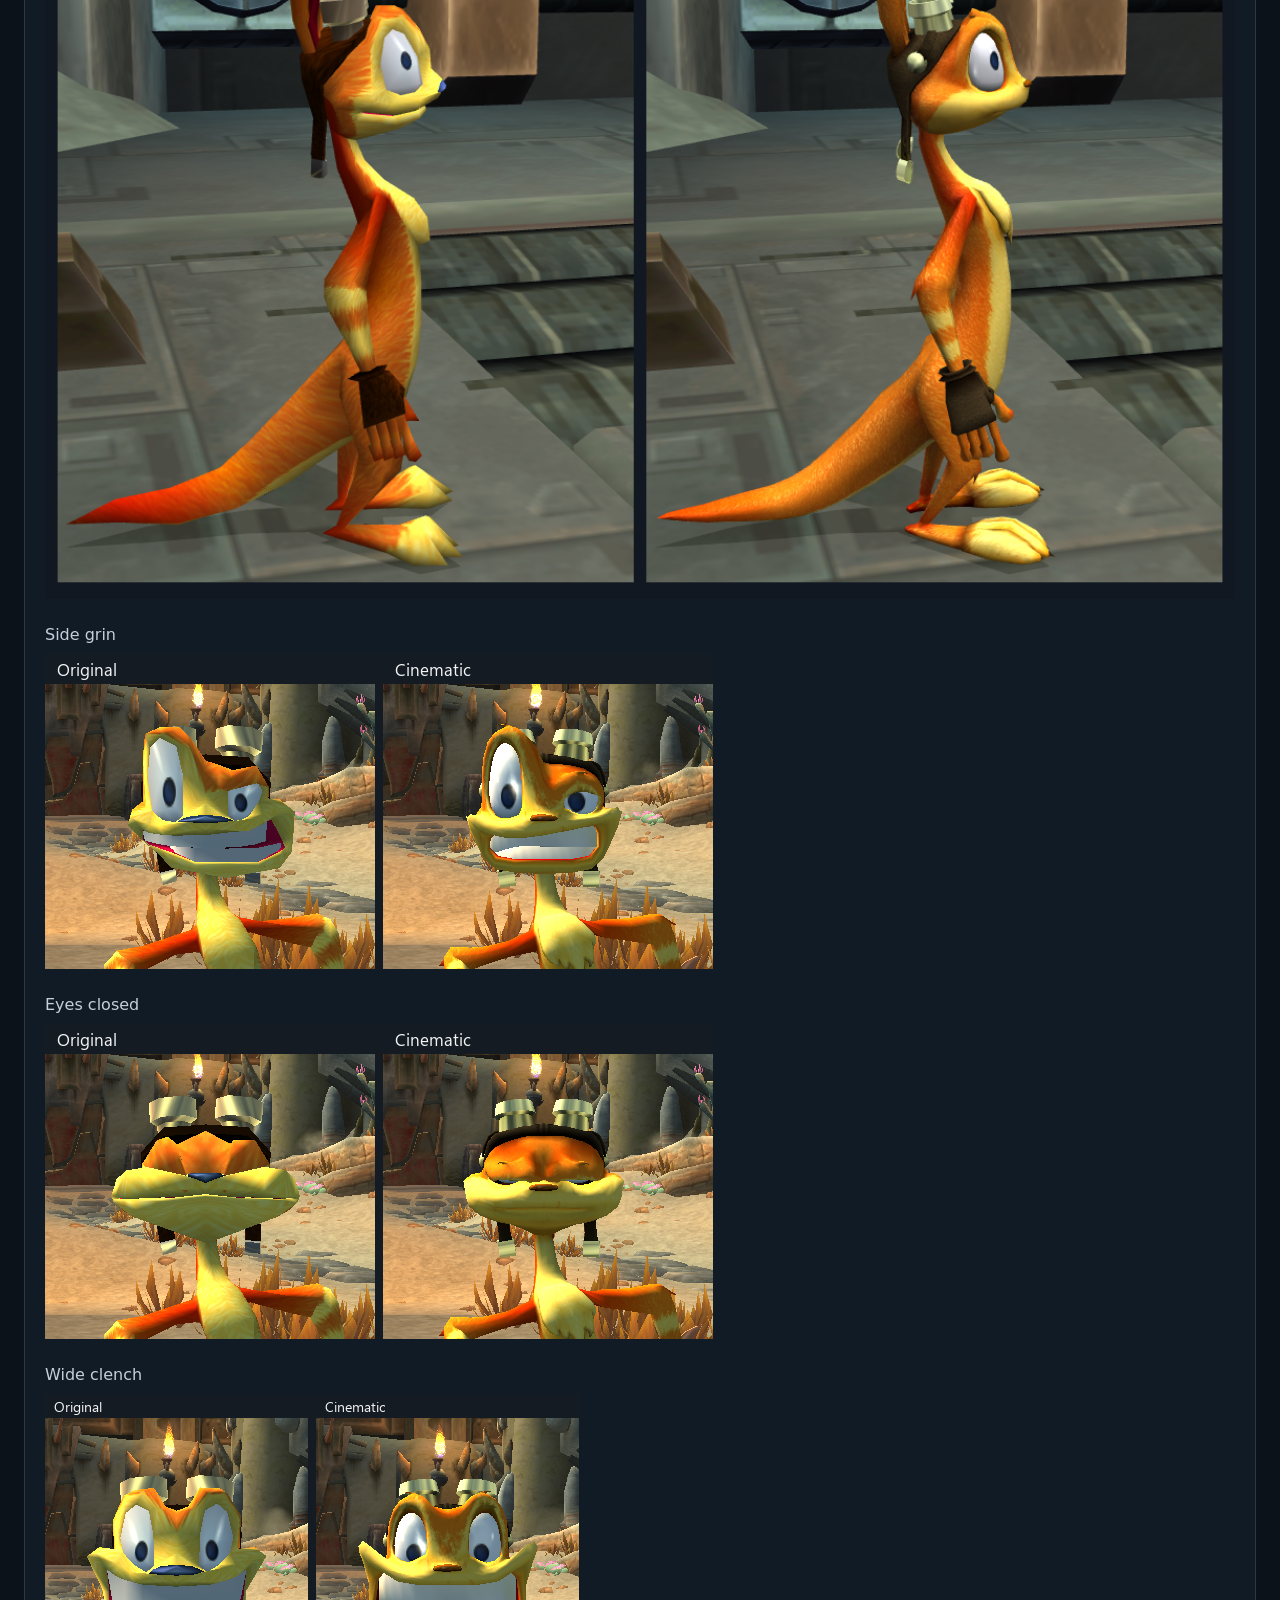
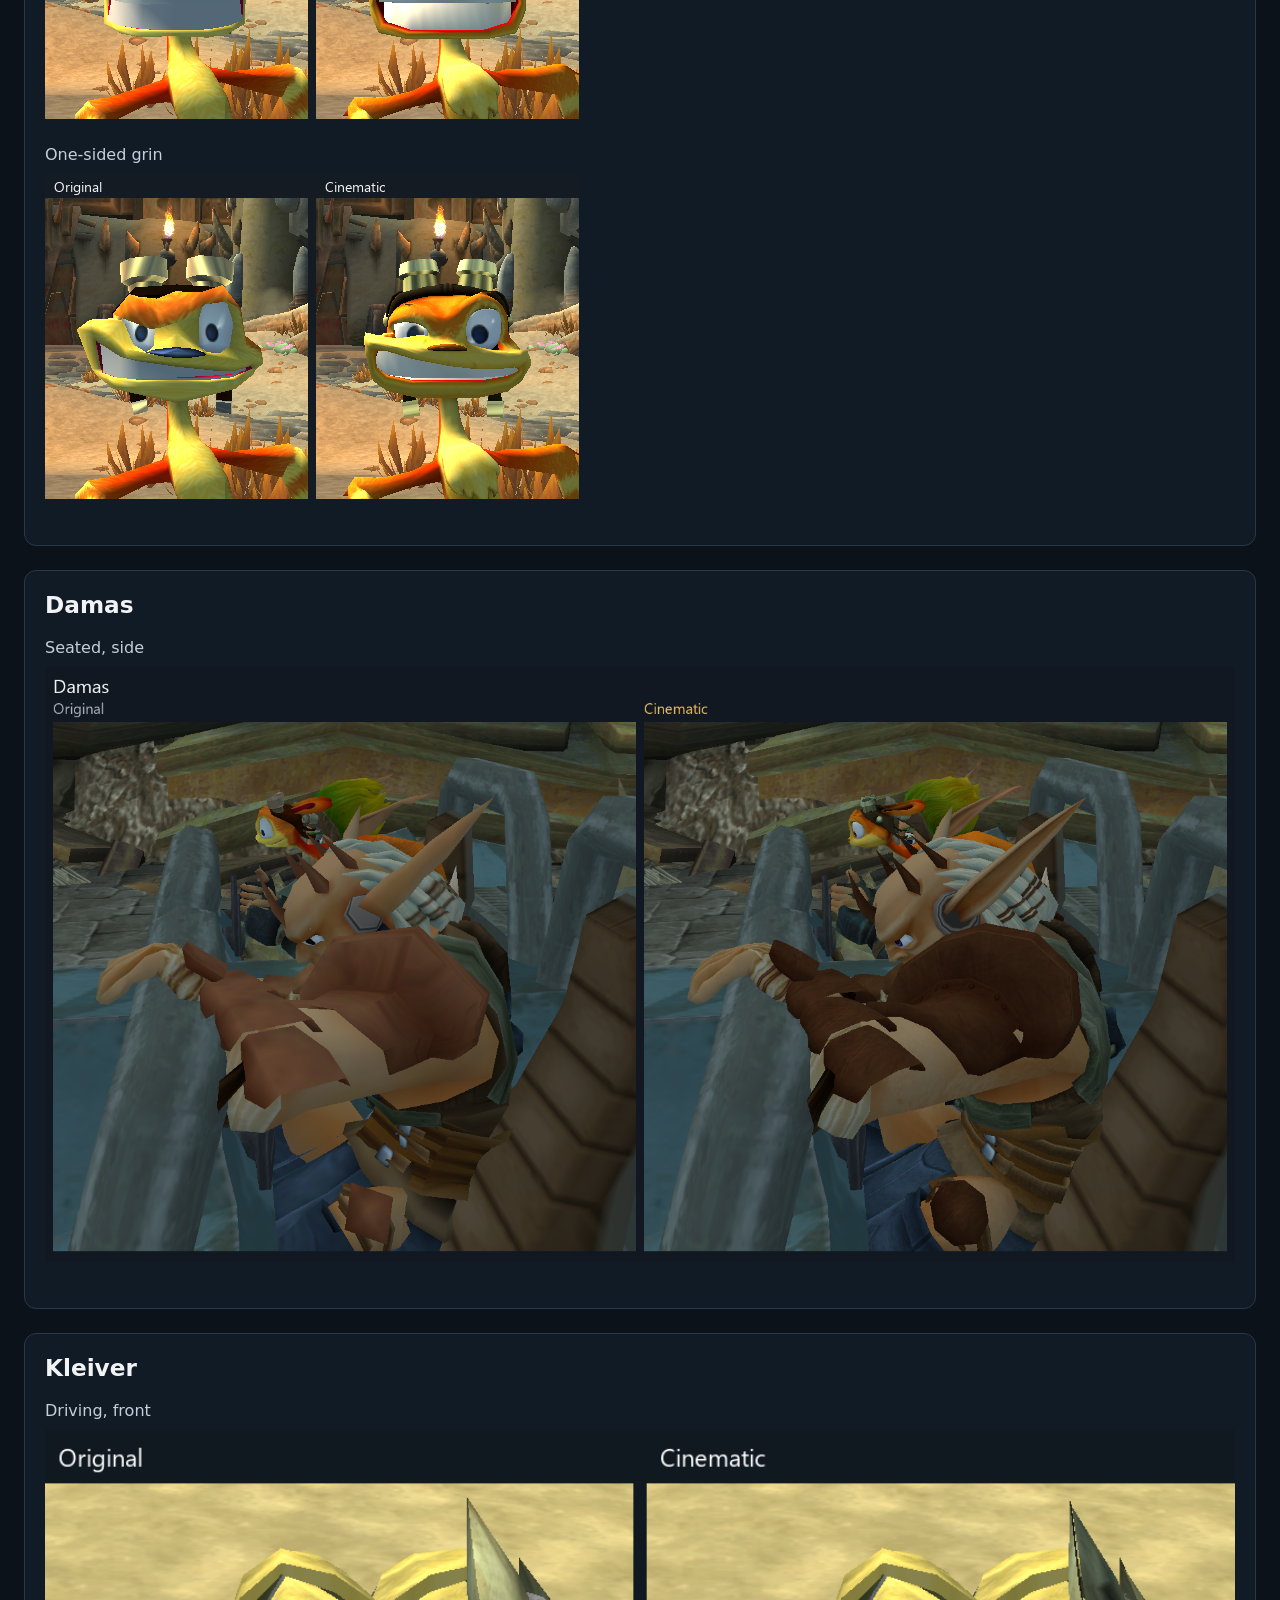
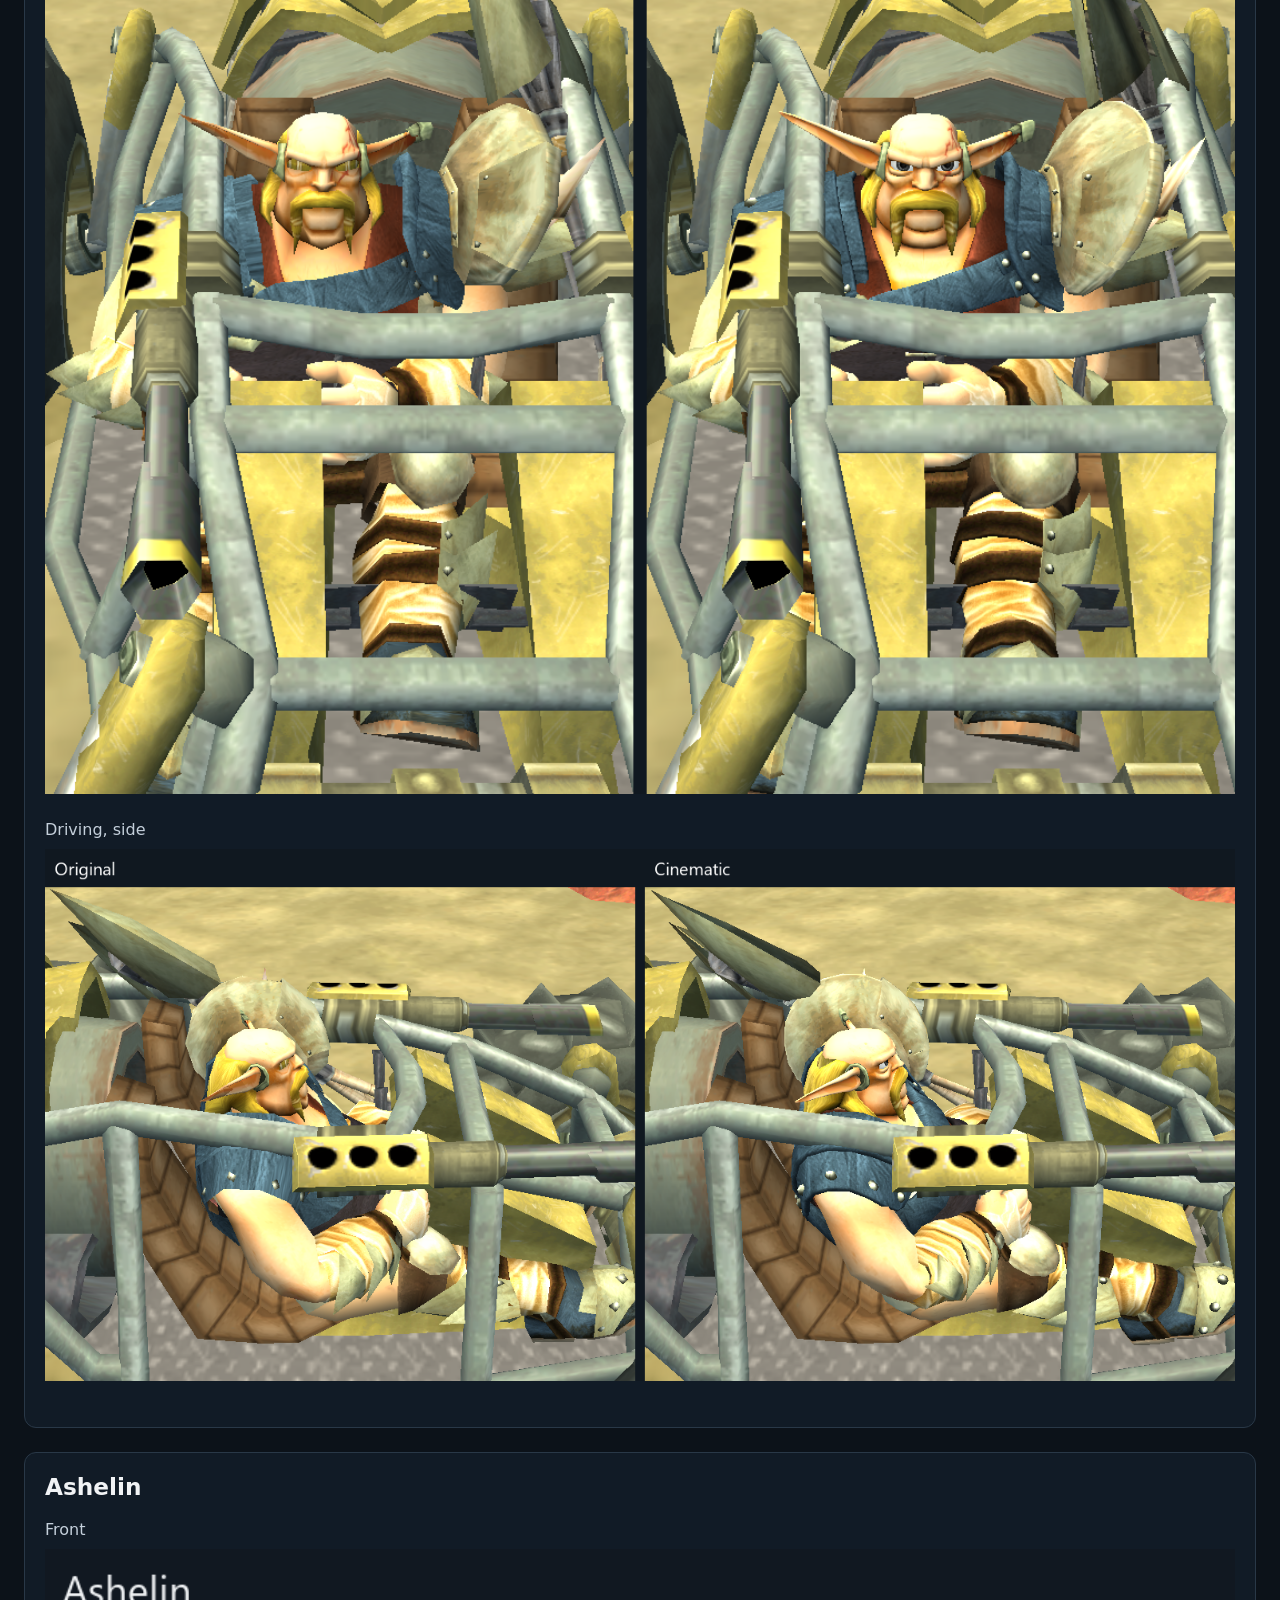
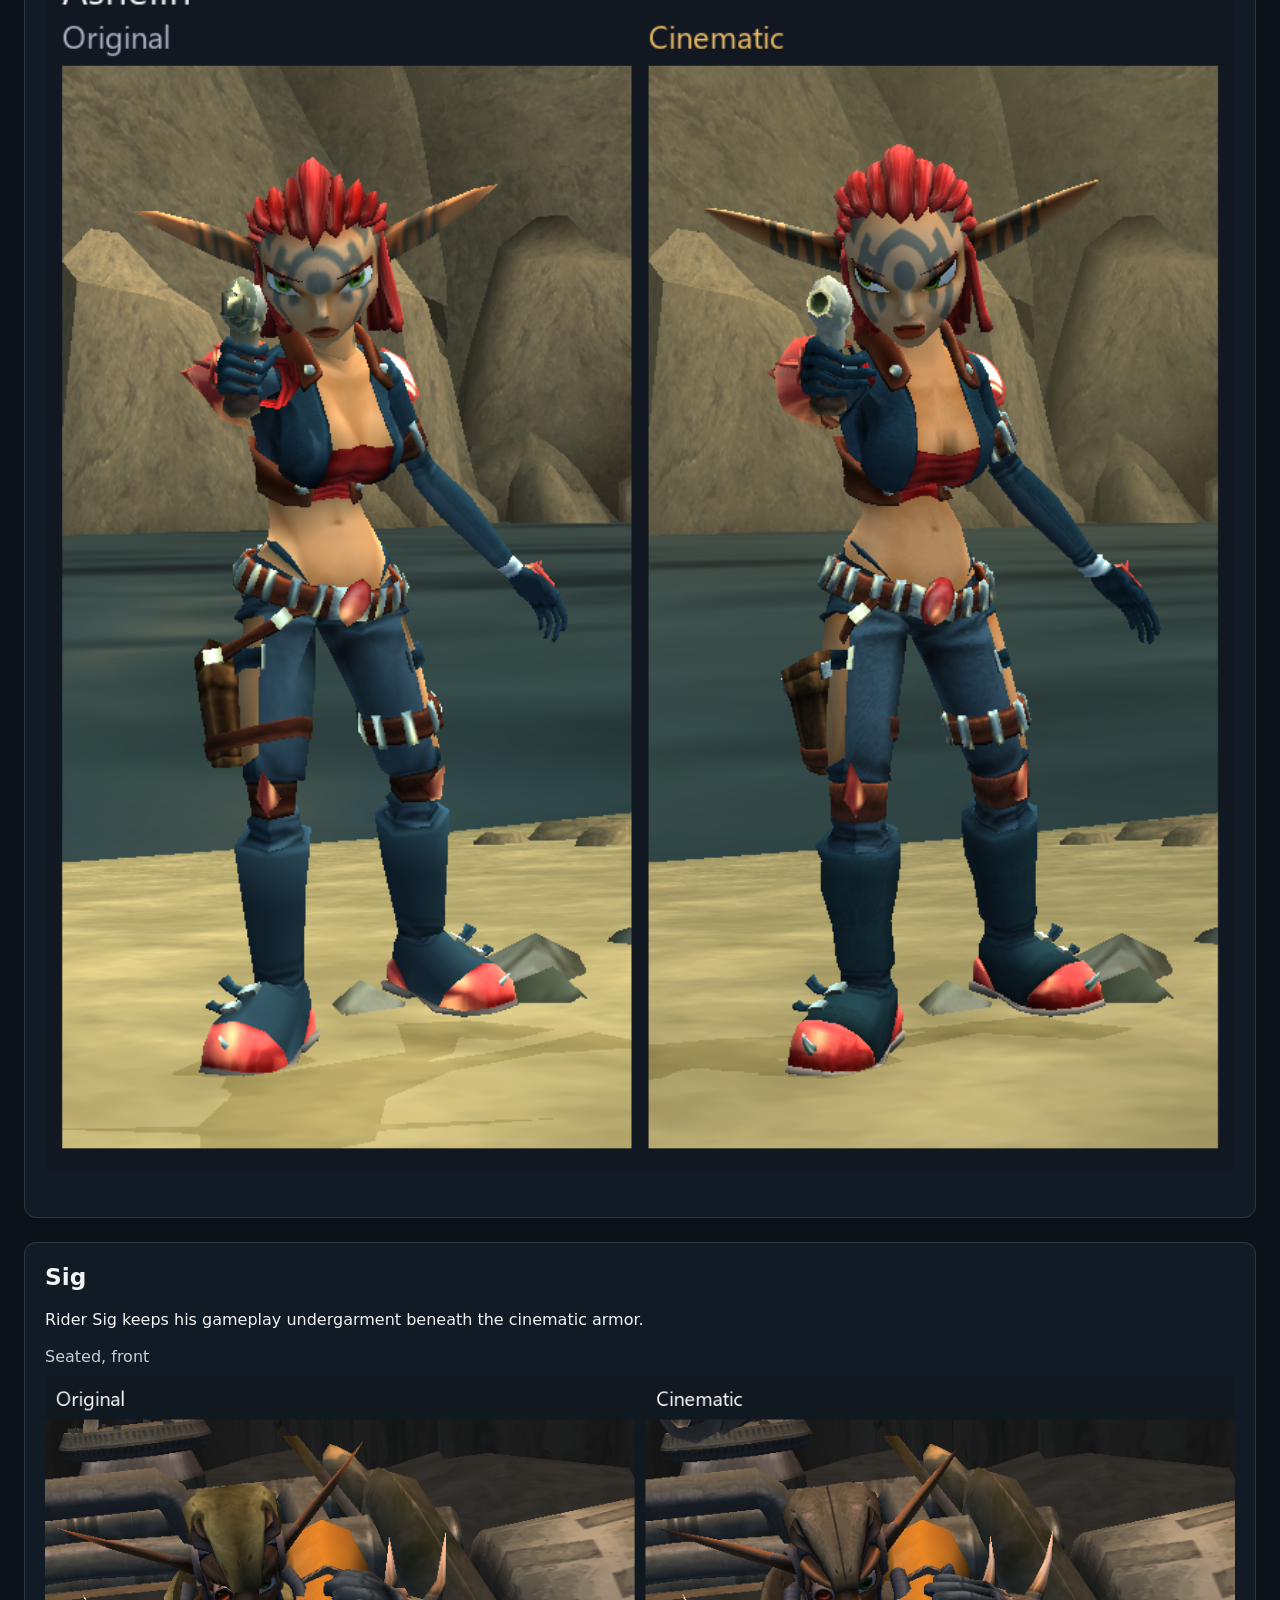
==== commit 006fbeaf: "release: prepare jak3 v0.3.10" ====
--- a/docs/comparisons/jak3.html
+++ b/docs/comparisons/jak3.html
@@ -23,6 +23,8 @@
 <section id="jak"><h2>Jak</h2>
 <figure><figcaption>Front</figcaption><a href="jak3/jak-0.webp?v=0a4800e6e43d"><img src="jak3/jak-0.webp?v=0a4800e6e43d" width="936" height="958" alt="Jak, Front: Original left, Cinematic right" loading="lazy" decoding="async"></a></figure>
 <figure><figcaption>Side</figcaption><a href="jak3/jak-1.webp?v=fc85ff5c7d08"><img src="jak3/jak-1.webp?v=fc85ff5c7d08" width="936" height="958" alt="Jak, Side: Original left, Cinematic right" loading="lazy" decoding="async"></a></figure>
+<figure id="jak-smile"><figcaption>Smile</figcaption><a href="jak3/expressions/jak-smile.webp"><img src="jak3/expressions/jak-smile.webp" width="628" height="334" alt="Smile. Original left, Cinematic right." style="width:auto;max-width:100%" loading="lazy" decoding="async"></a></figure>
+<figure id="jak-frown"><figcaption>Frown</figcaption><a href="jak3/expressions/jak-frown.webp"><img src="jak3/expressions/jak-frown.webp" width="628" height="334" alt="Frown. Original left, Cinematic right." style="width:auto;max-width:100%" loading="lazy" decoding="async"></a></figure>
 </section>
 <section id="darkjak"><h2>Dark Jak</h2>
 <figure><figcaption>Front</figcaption><a href="jak3/darkjak-front-v037.webp?v=50e3f3a95979"><img src="jak3/darkjak-front-v037.webp?v=50e3f3a95979" width="1269" height="728" alt="Dark Jak, Front: Original left, Cinematic right" loading="lazy" decoding="async"></a></figure>
@@ -36,6 +38,10 @@
 <section id="dax"><h2>Daxter</h2>
 <figure><figcaption>Front</figcaption><a href="jak3/dax-0.webp?v=4287fe110b75"><img src="jak3/dax-0.webp?v=4287fe110b75" width="756" height="778" alt="Daxter, Front: Original left, Cinematic right" loading="lazy" decoding="async"></a></figure>
 <figure><figcaption>Side</figcaption><a href="jak3/dax-1.webp?v=319e70023cab"><img src="jak3/dax-1.webp?v=319e70023cab" width="1136" height="778" alt="Daxter, Side: Original left, Cinematic right" loading="lazy" decoding="async"></a></figure>
+<figure id="daxter-side-grin"><figcaption>Side grin</figcaption><a href="jak3/expressions/daxter-side-grin.webp"><img src="jak3/expressions/daxter-side-grin.webp" width="668" height="315" alt="Side grin. Original left, Cinematic right." style="width:auto;max-width:100%" loading="lazy" decoding="async"></a></figure>
+<figure id="daxter-eyes-closed"><figcaption>Eyes closed</figcaption><a href="jak3/expressions/daxter-eyes-closed.webp"><img src="jak3/expressions/daxter-eyes-closed.webp" width="668" height="315" alt="Eyes closed. Original left, Cinematic right." style="width:auto;max-width:100%" loading="lazy" decoding="async"></a></figure>
+<figure id="daxter-wide-clench"><figcaption>Wide clench</figcaption><a href="jak3/expressions/daxter-wide-clench.webp"><img src="jak3/expressions/daxter-wide-clench.webp" width="534" height="325" alt="Wide clench. Original left, Cinematic right." style="width:auto;max-width:100%" loading="lazy" decoding="async"></a></figure>
+<figure id="daxter-one-sided-grin"><figcaption>One-sided grin</figcaption><a href="jak3/expressions/daxter-one-sided-grin.webp"><img src="jak3/expressions/daxter-one-sided-grin.webp" width="534" height="325" alt="One-sided grin. Original left, Cinematic right." style="width:auto;max-width:100%" loading="lazy" decoding="async"></a></figure>
 </section>
 <section id="damas"><h2>Damas</h2>
 <figure><figcaption>Seated, side</figcaption><a href="jak3/damas-0.webp?v=ef2ca6089d5b"><img src="jak3/damas-0.webp?v=ef2ca6089d5b" width="1776" height="888" alt="Damas, Seated, side: Original left, Cinematic right" loading="lazy" decoding="async"></a></figure>
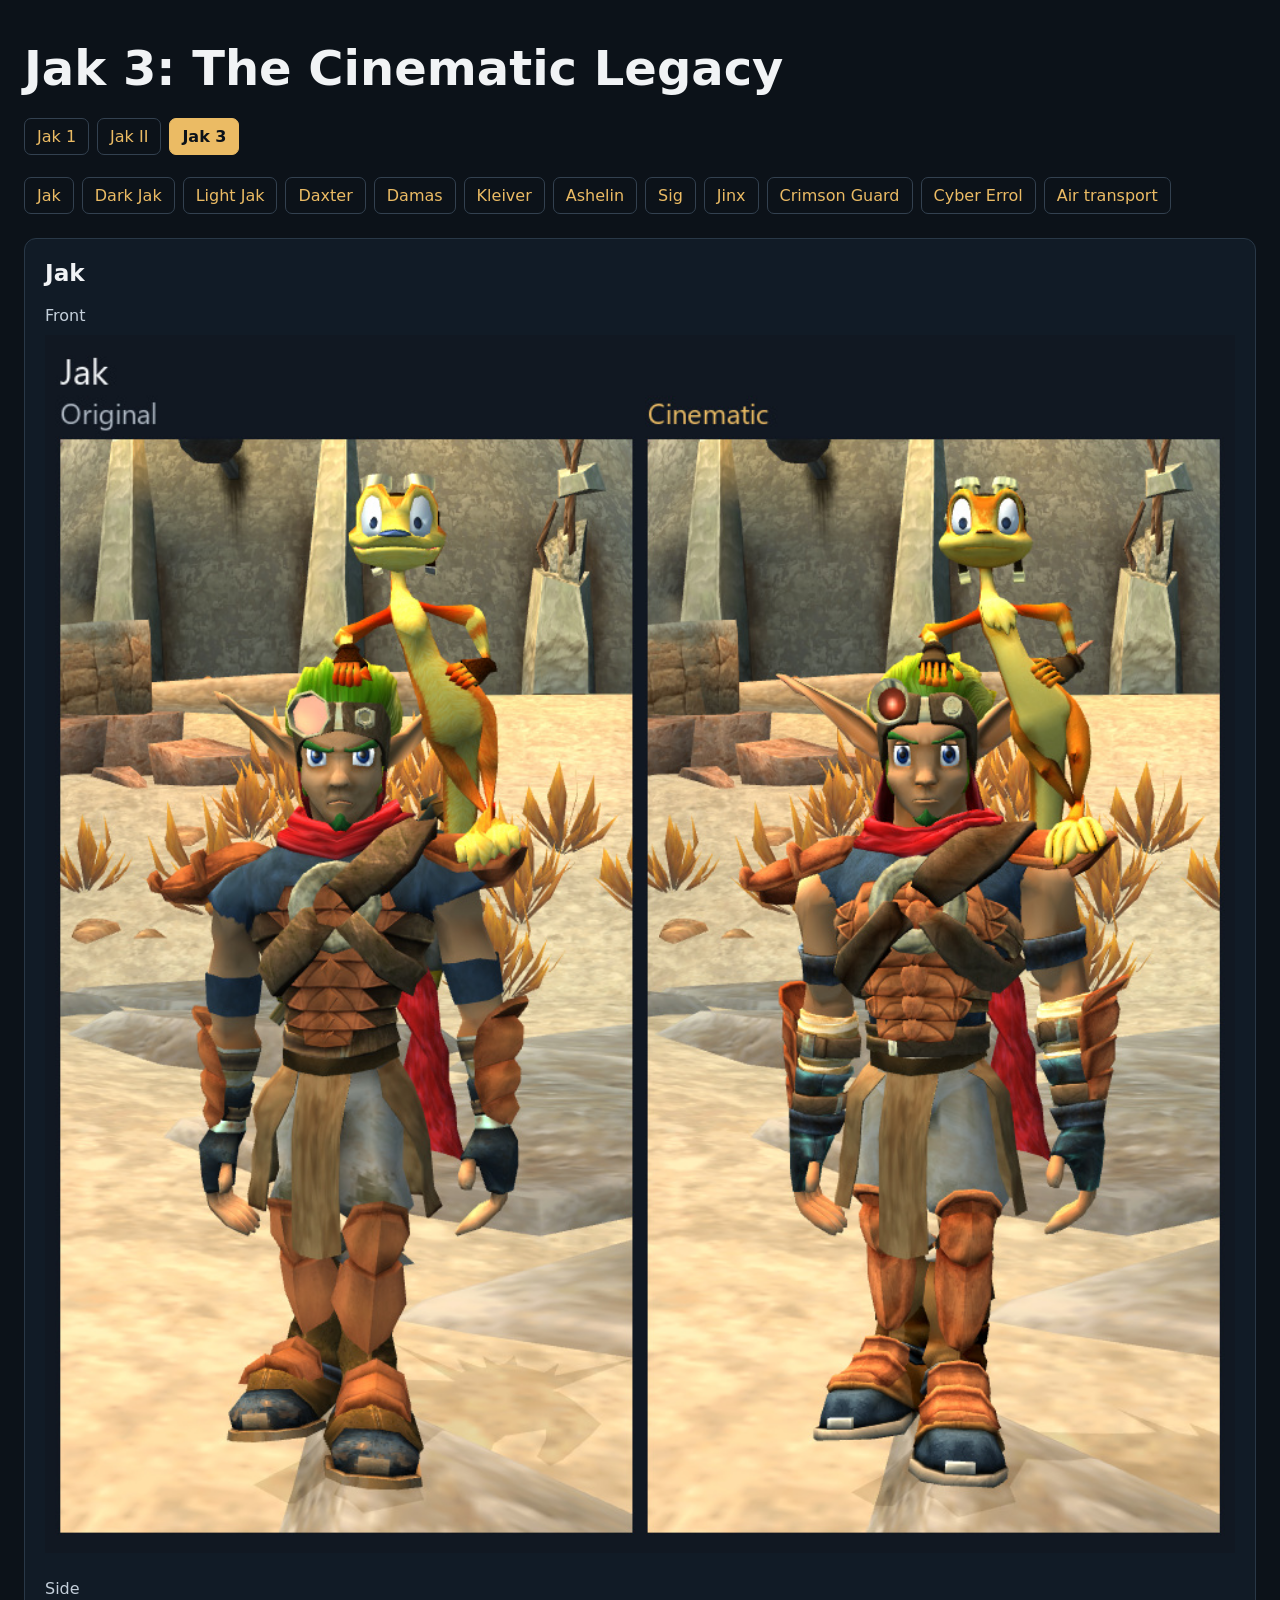
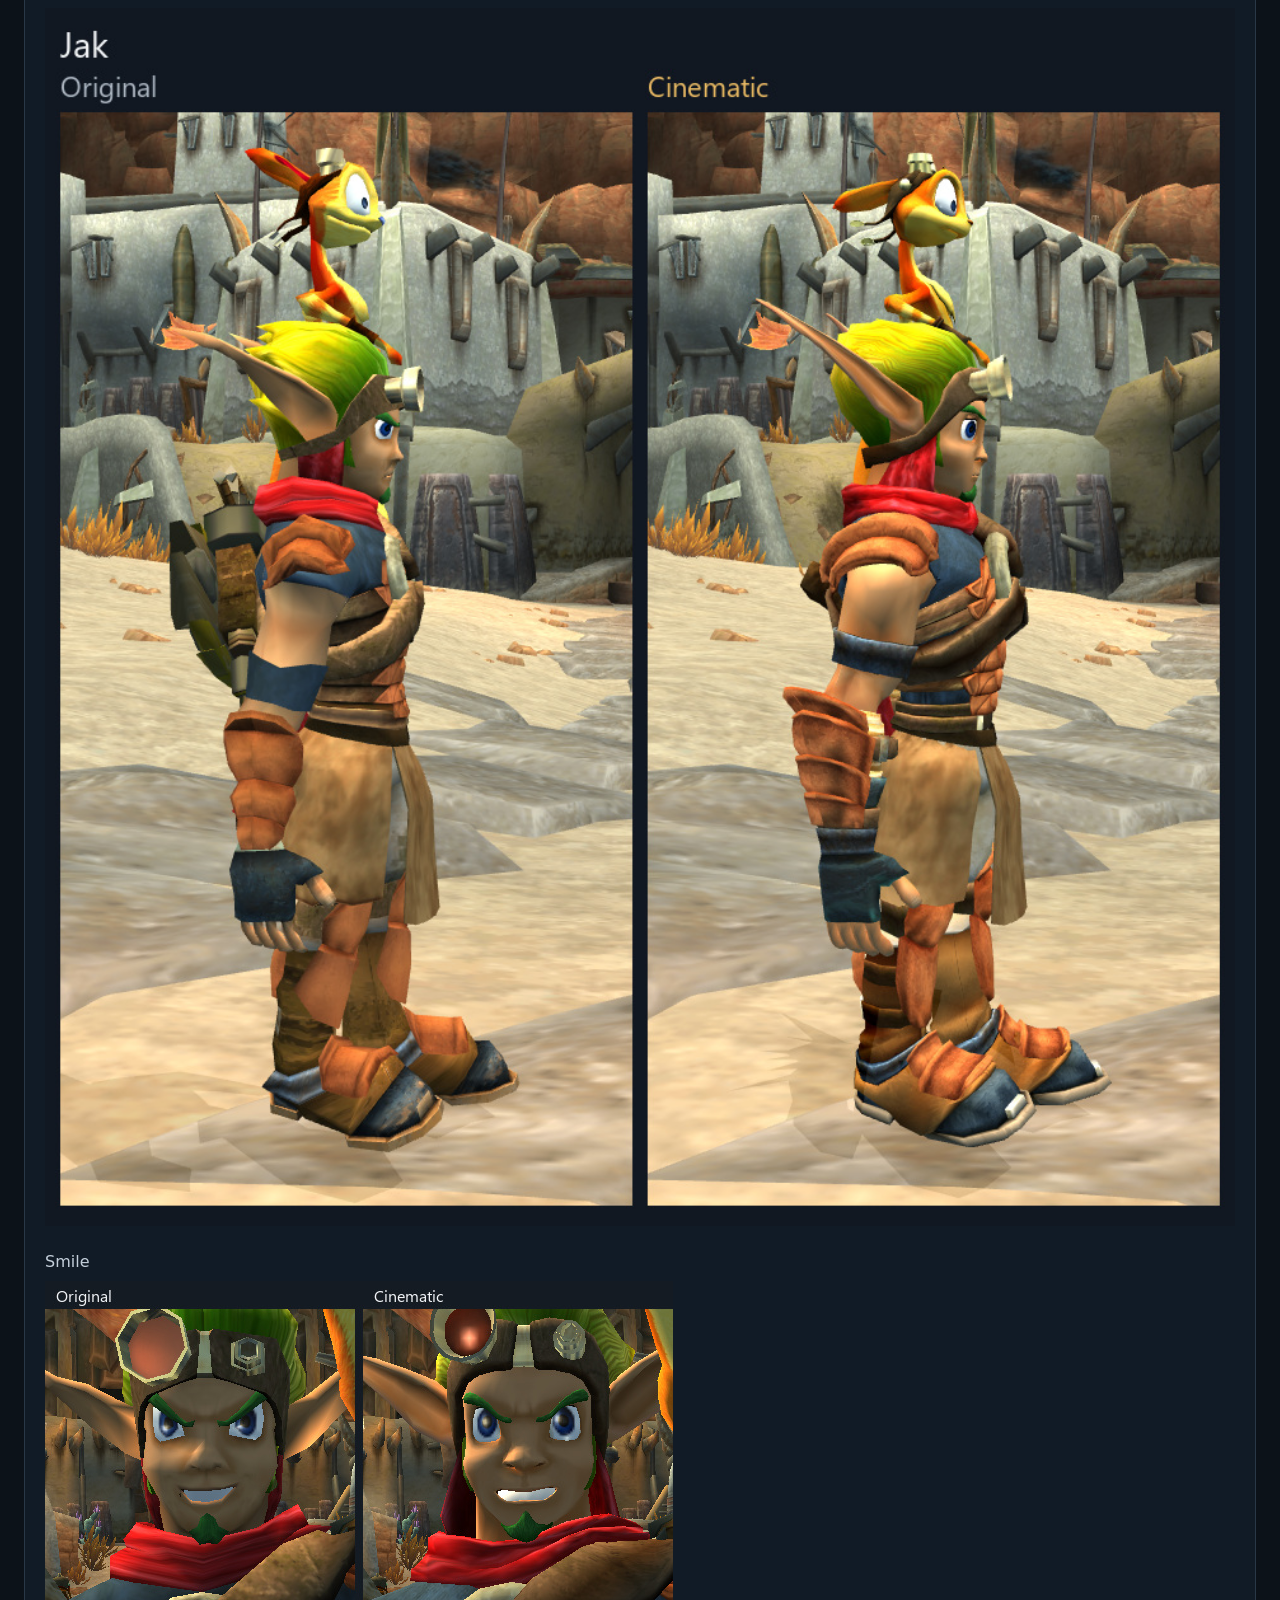
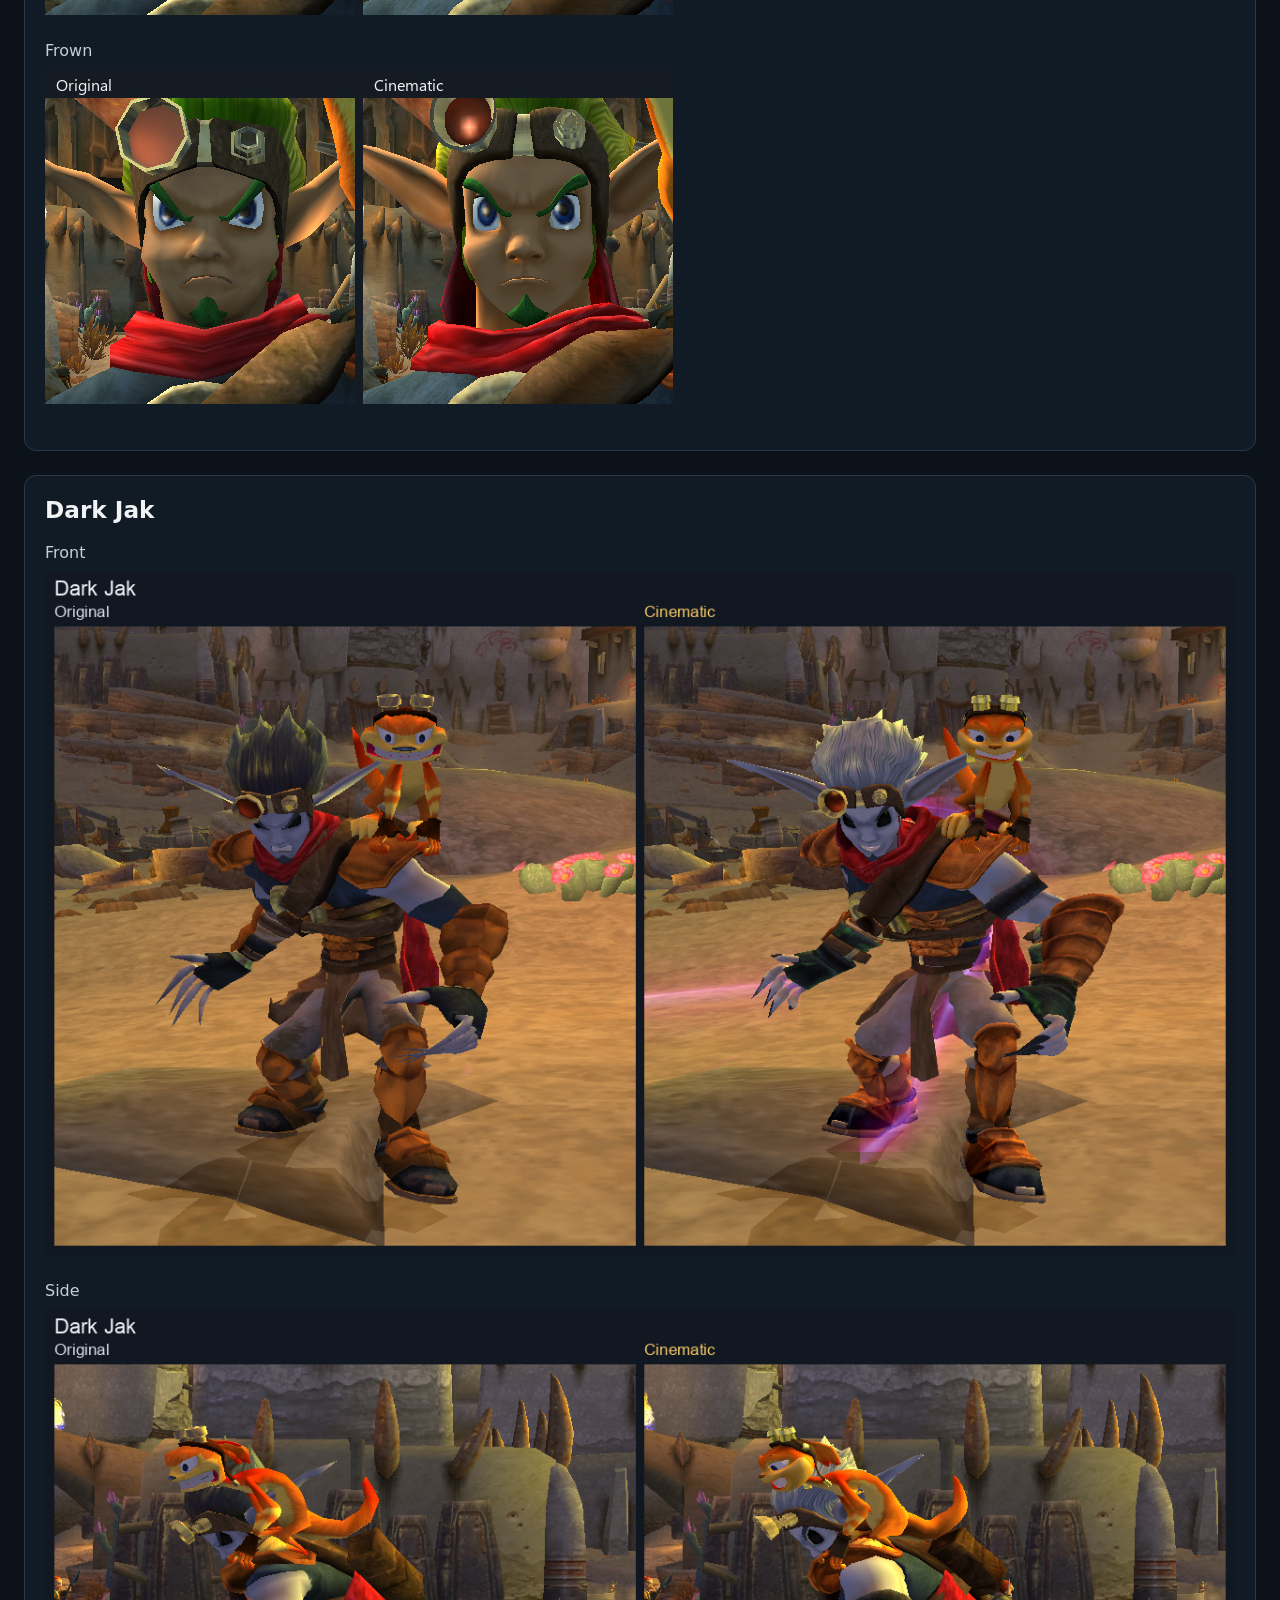
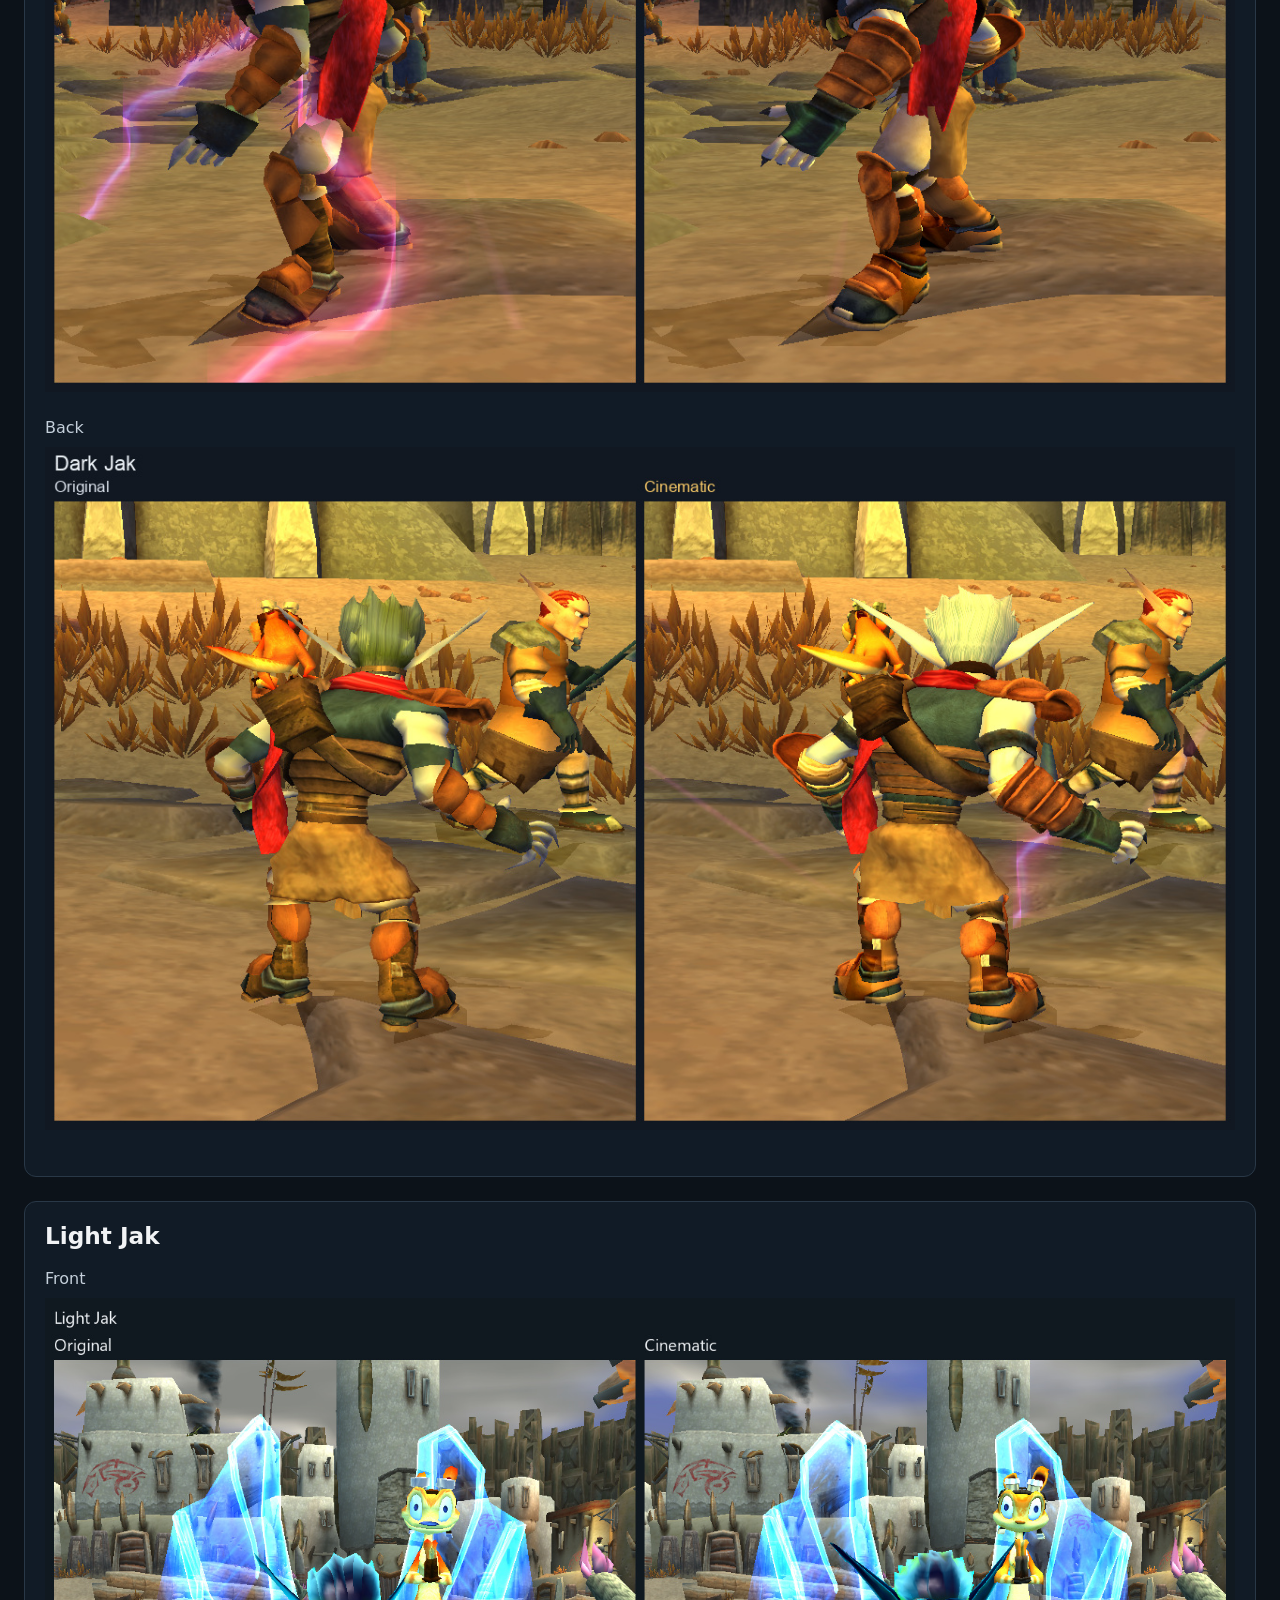
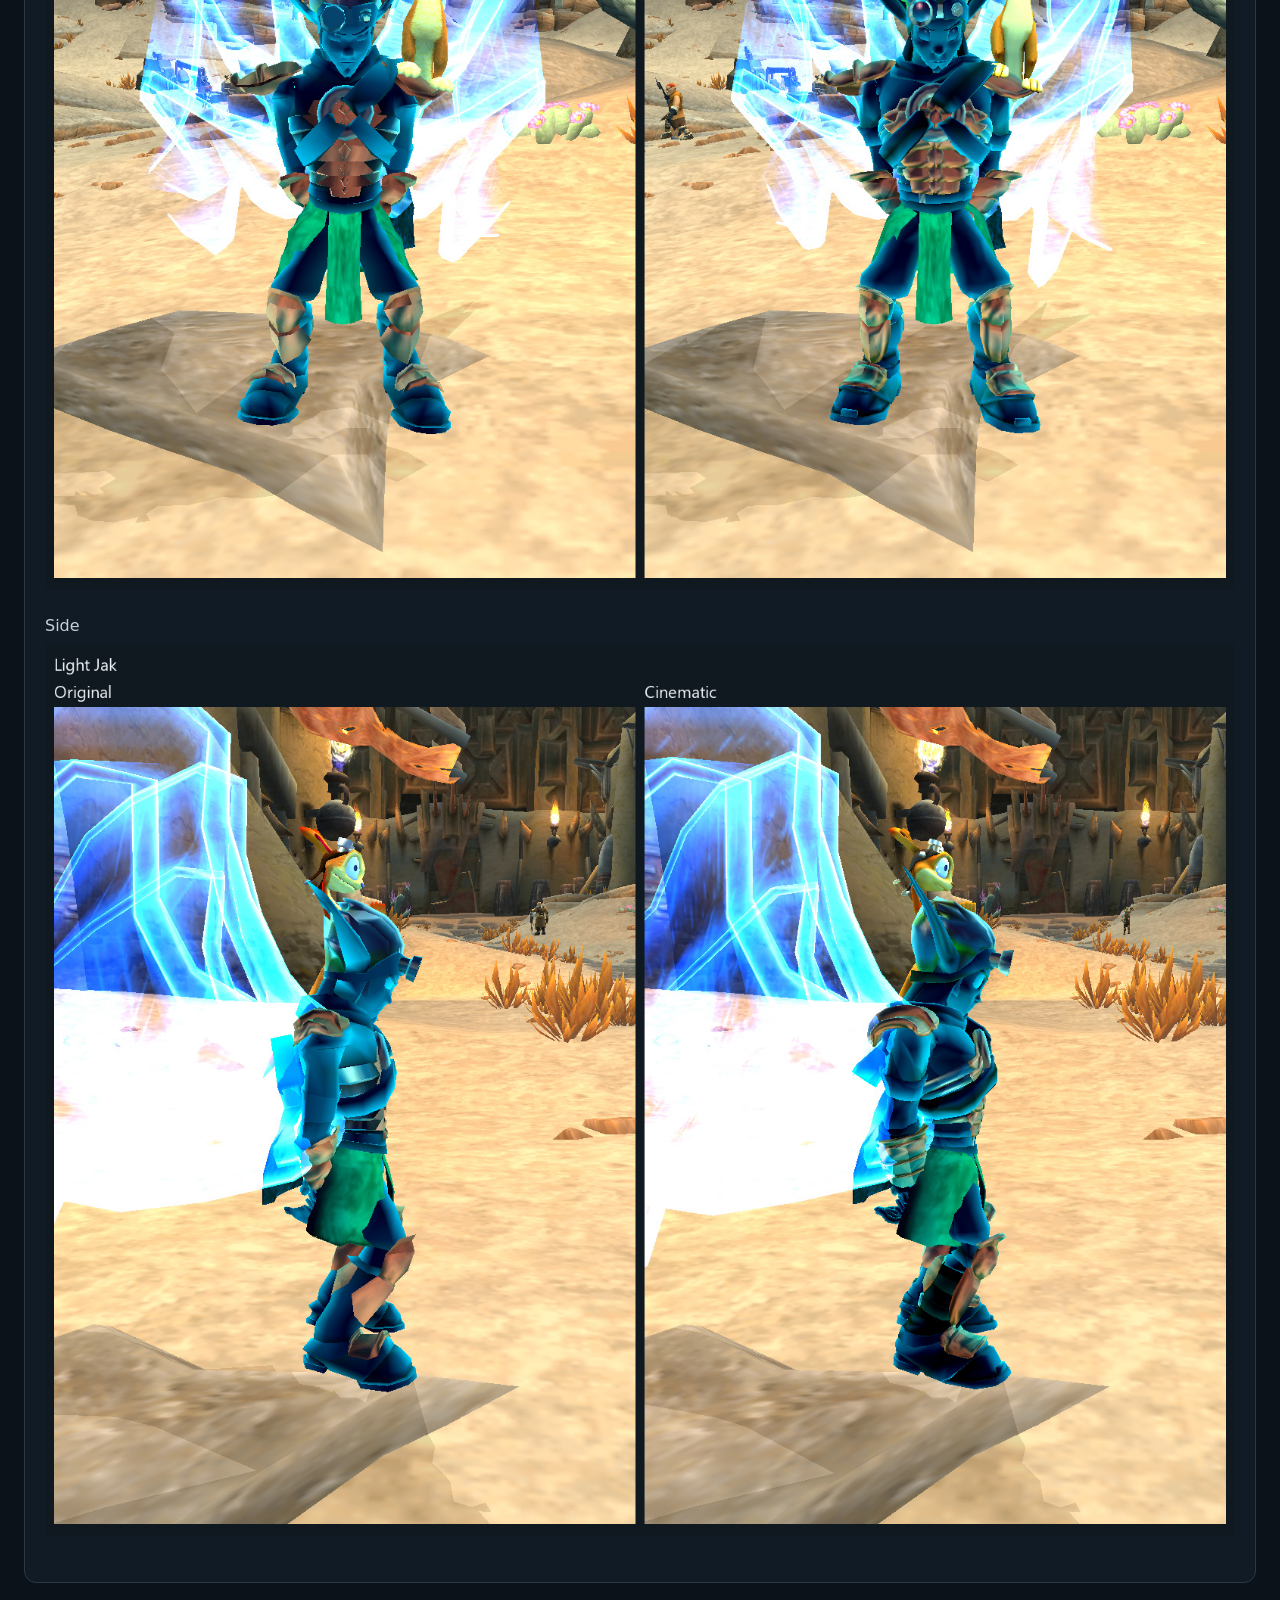
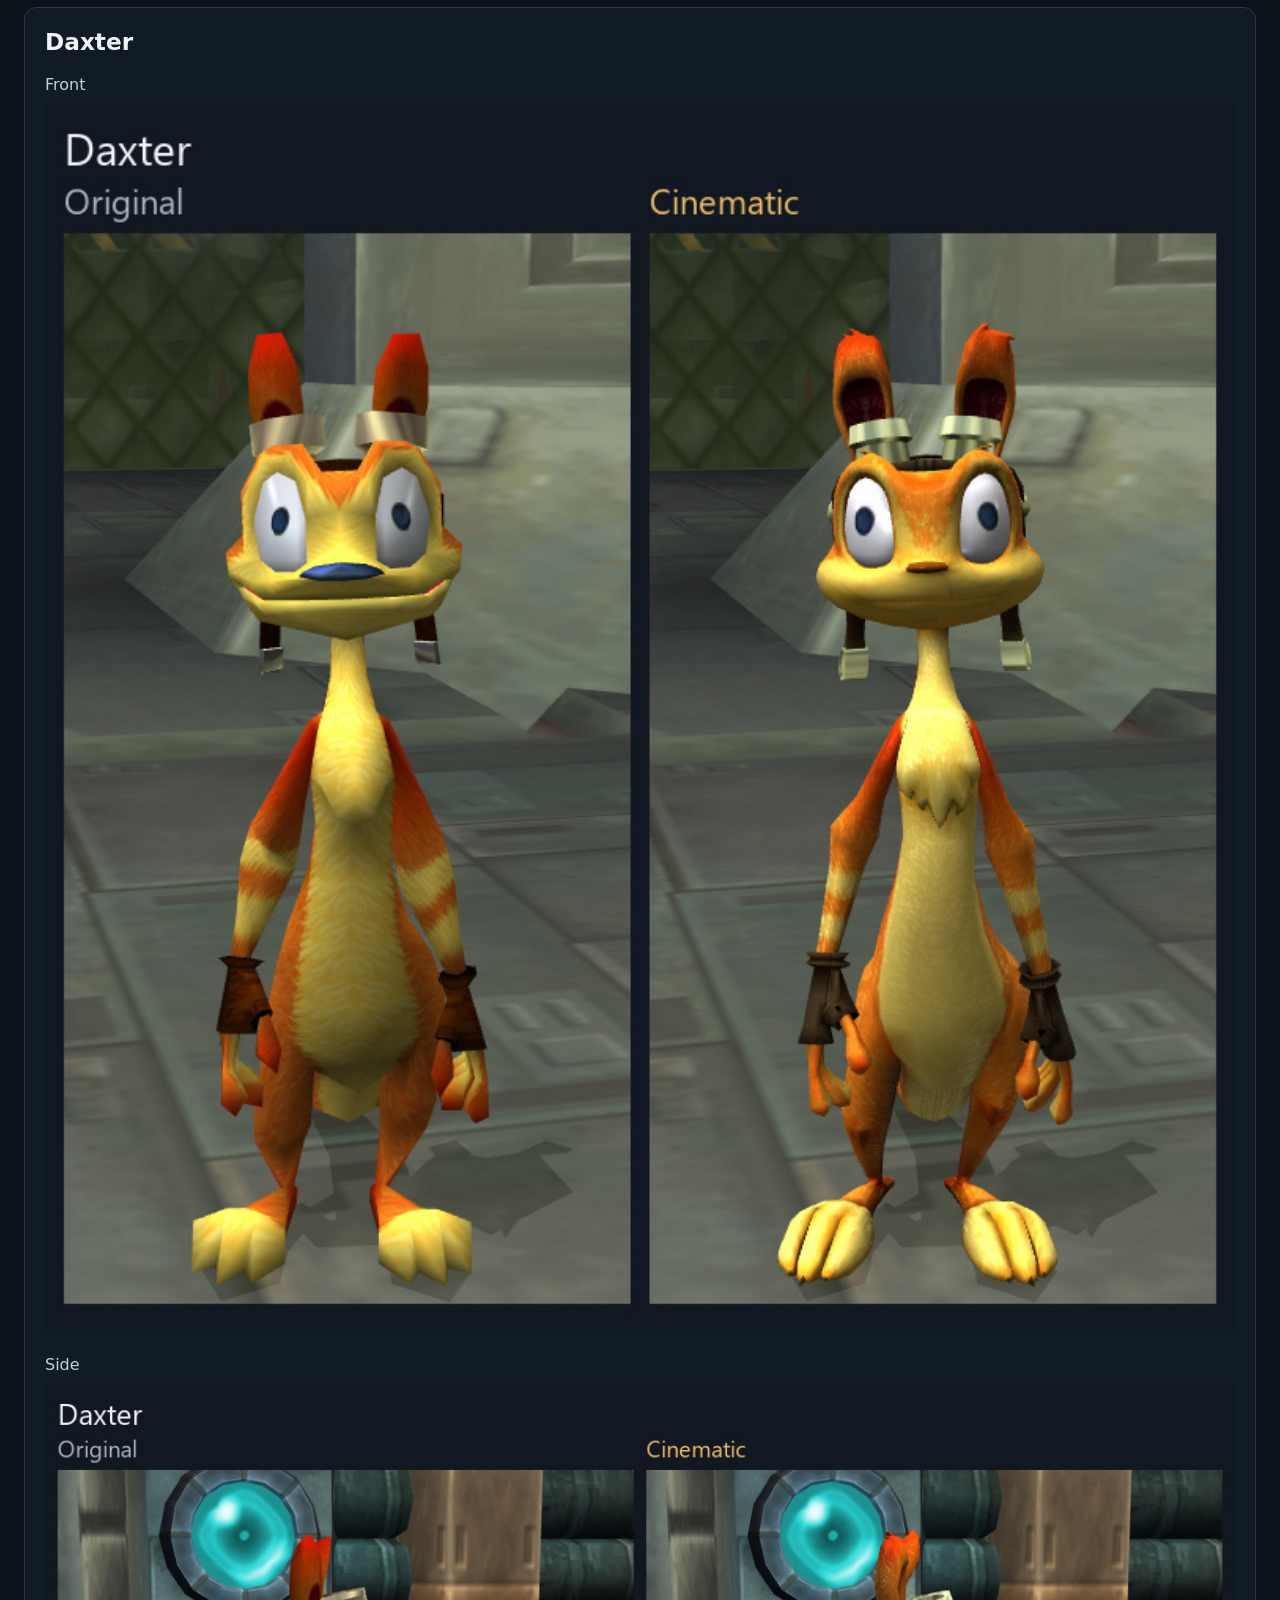
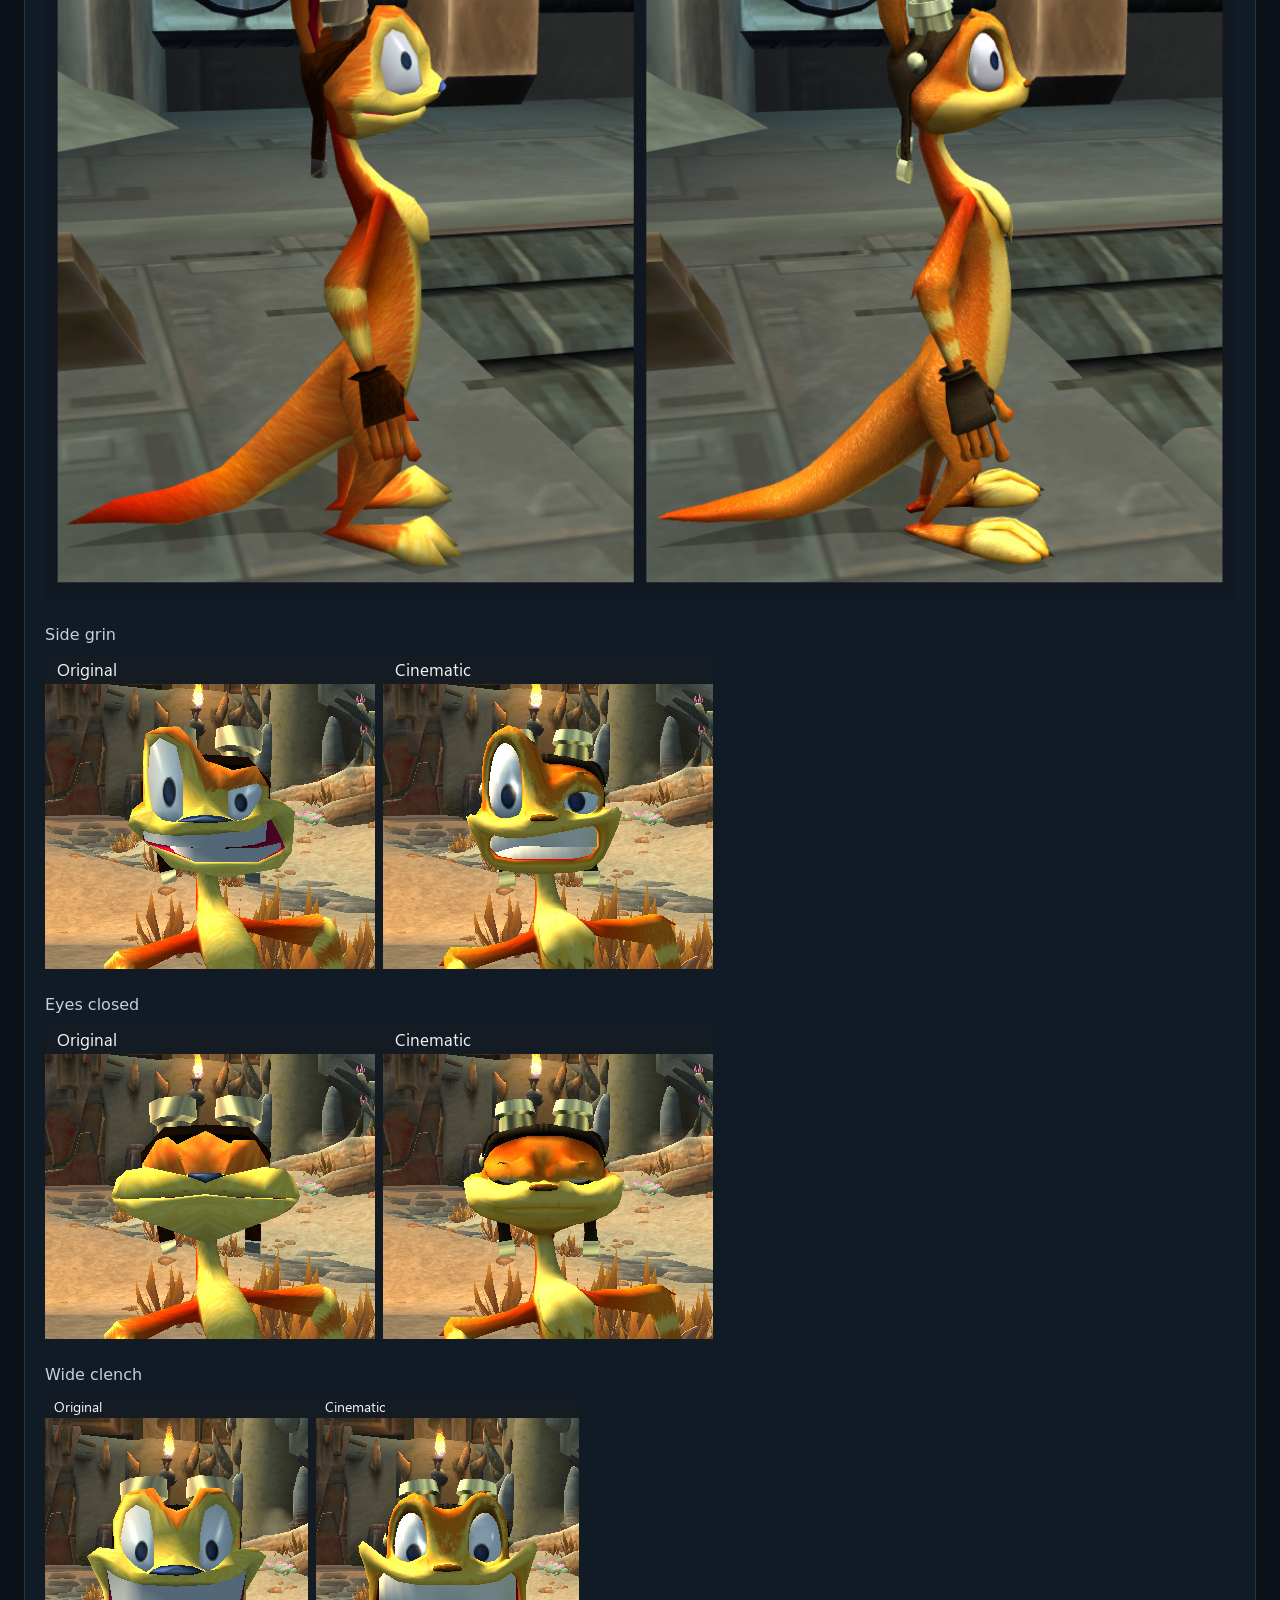
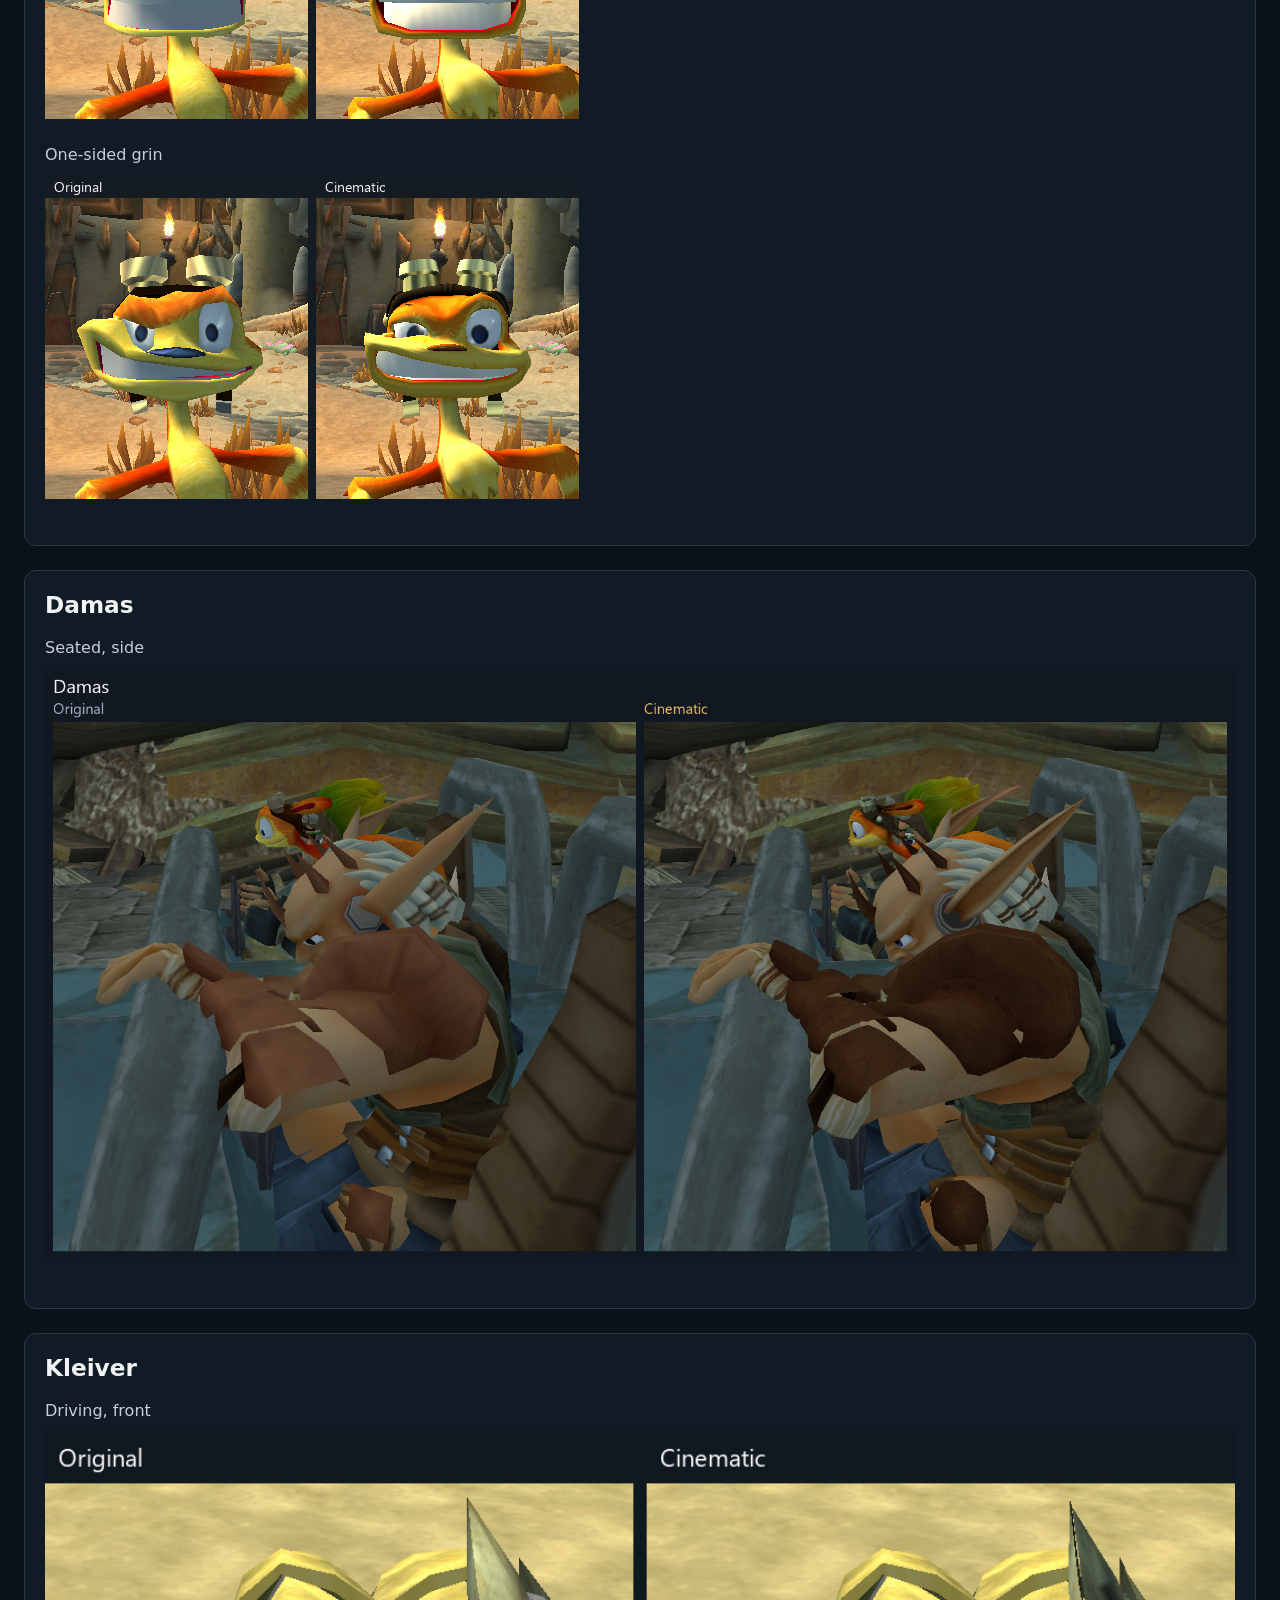
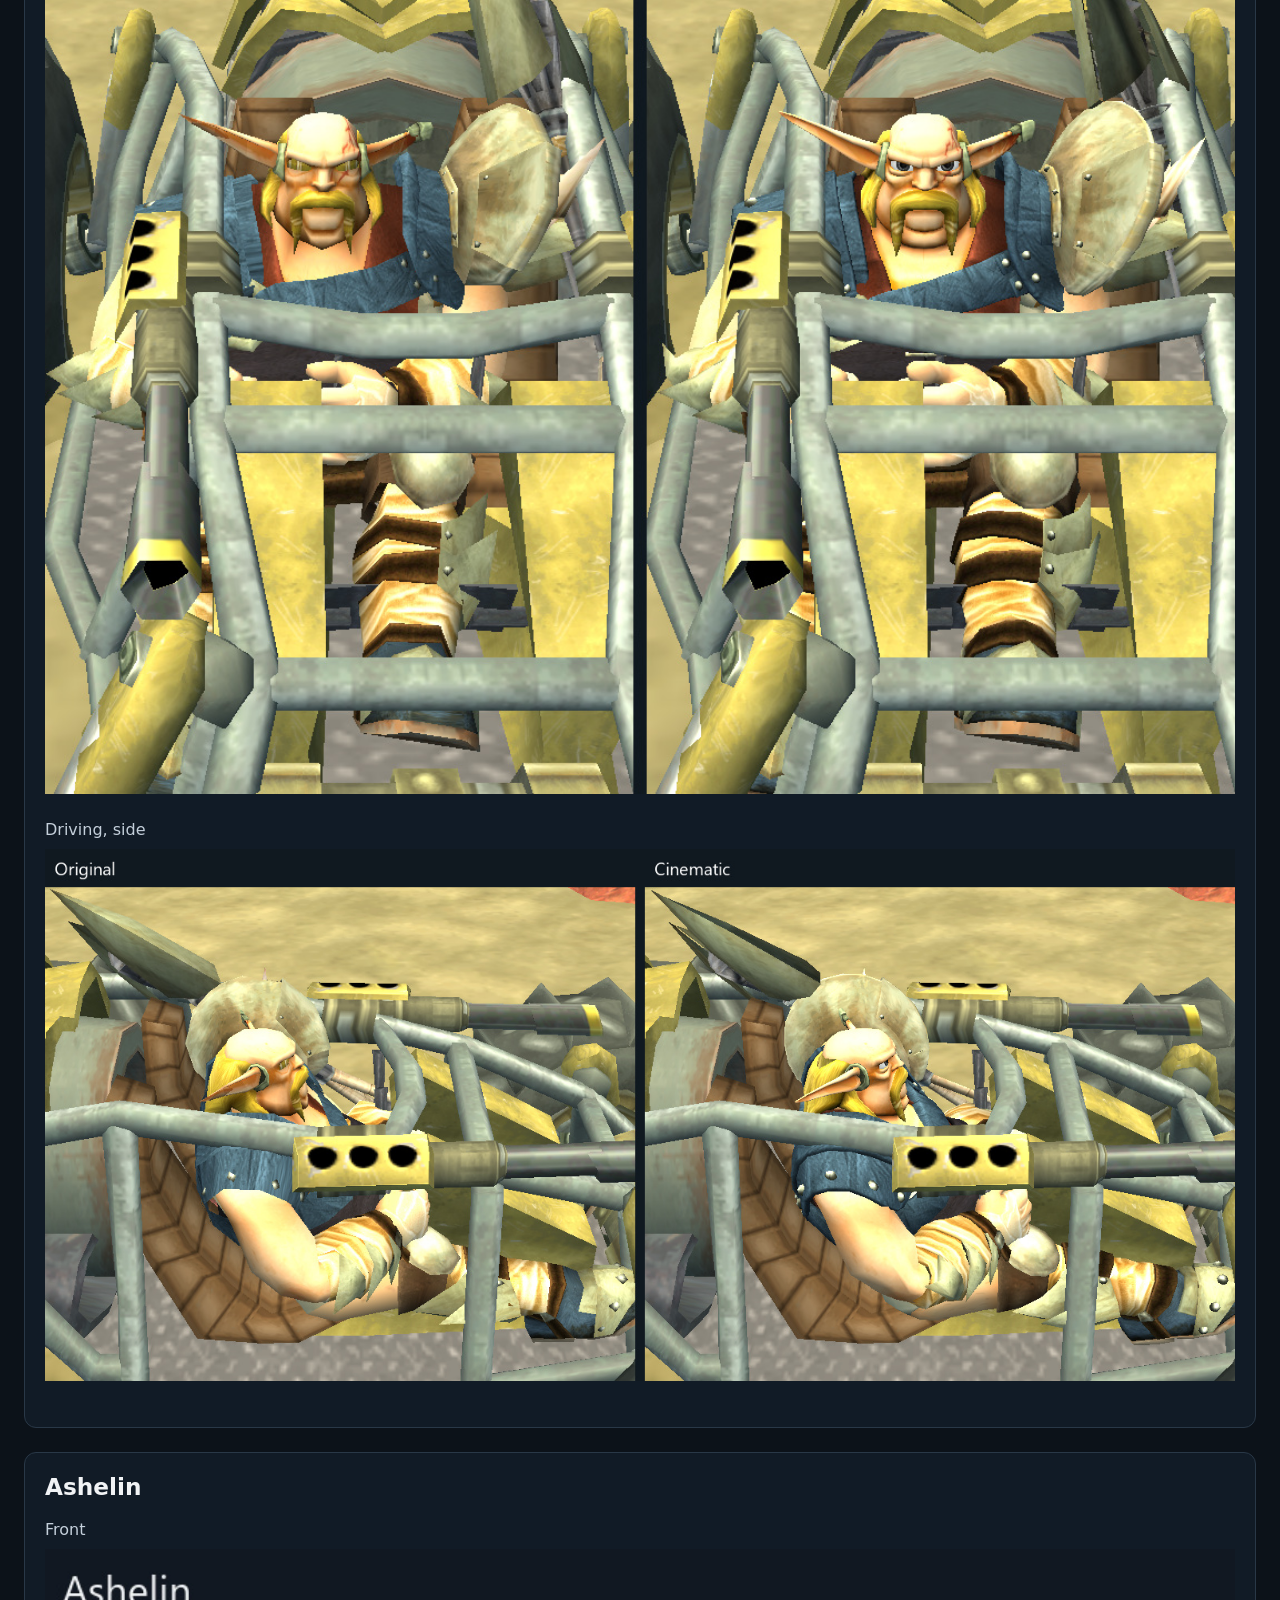
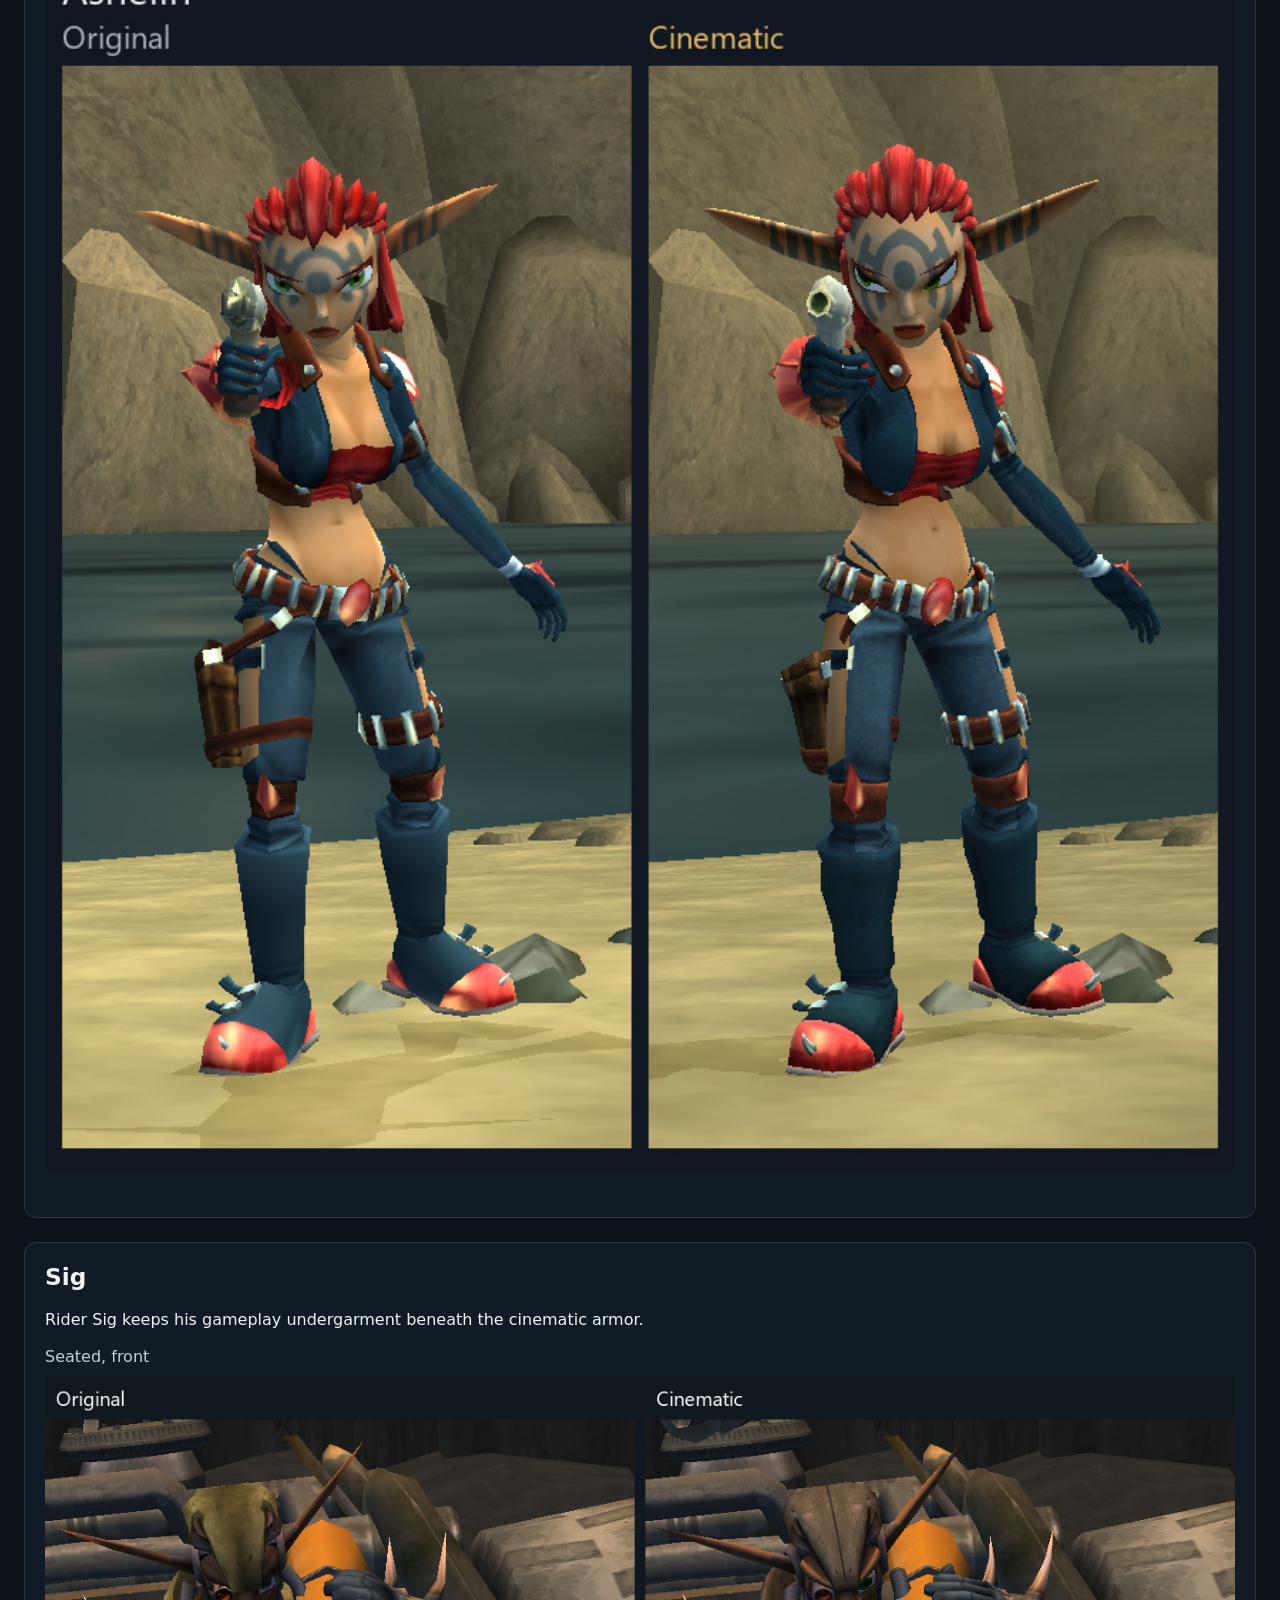
==== commit 963ef5ff: "docs: publish comparisons as high-quality JPEGs" ====
--- a/docs/comparisons/jak3.html
+++ b/docs/comparisons/jak3.html
@@ -21,59 +21,59 @@
 <a href="#air">Air transport</a>
 </nav></header>
 <section id="jak"><h2>Jak</h2>
-<figure><figcaption>Front</figcaption><a href="jak3/jak-0.webp?v=0a4800e6e43d"><img src="jak3/jak-0.webp?v=0a4800e6e43d" width="936" height="958" alt="Jak, Front: Original left, Cinematic right" loading="lazy" decoding="async"></a></figure>
-<figure><figcaption>Side</figcaption><a href="jak3/jak-1.webp?v=fc85ff5c7d08"><img src="jak3/jak-1.webp?v=fc85ff5c7d08" width="936" height="958" alt="Jak, Side: Original left, Cinematic right" loading="lazy" decoding="async"></a></figure>
-<figure id="jak-smile"><figcaption>Smile</figcaption><a href="jak3/expressions/jak-smile.webp"><img src="jak3/expressions/jak-smile.webp" width="628" height="334" alt="Smile. Original left, Cinematic right." style="width:auto;max-width:100%" loading="lazy" decoding="async"></a></figure>
-<figure id="jak-frown"><figcaption>Frown</figcaption><a href="jak3/expressions/jak-frown.webp"><img src="jak3/expressions/jak-frown.webp" width="628" height="334" alt="Frown. Original left, Cinematic right." style="width:auto;max-width:100%" loading="lazy" decoding="async"></a></figure>
+<figure><figcaption>Front</figcaption><a href="jak3/jak-0.jpg?v=0a4800e6e43d"><img src="jak3/jak-0.jpg?v=0a4800e6e43d" width="936" height="958" alt="Jak, Front: Original left, Cinematic right" loading="lazy" decoding="async"></a></figure>
+<figure><figcaption>Side</figcaption><a href="jak3/jak-1.jpg?v=fc85ff5c7d08"><img src="jak3/jak-1.jpg?v=fc85ff5c7d08" width="936" height="958" alt="Jak, Side: Original left, Cinematic right" loading="lazy" decoding="async"></a></figure>
+<figure id="jak-smile"><figcaption>Smile</figcaption><a href="jak3/expressions/jak-smile.jpg"><img src="jak3/expressions/jak-smile.jpg" width="628" height="334" alt="Smile. Original left, Cinematic right." style="width:auto;max-width:100%" loading="lazy" decoding="async"></a></figure>
+<figure id="jak-frown"><figcaption>Frown</figcaption><a href="jak3/expressions/jak-frown.jpg"><img src="jak3/expressions/jak-frown.jpg" width="628" height="334" alt="Frown. Original left, Cinematic right." style="width:auto;max-width:100%" loading="lazy" decoding="async"></a></figure>
 </section>
 <section id="darkjak"><h2>Dark Jak</h2>
-<figure><figcaption>Front</figcaption><a href="jak3/darkjak-front-v037.webp?v=50e3f3a95979"><img src="jak3/darkjak-front-v037.webp?v=50e3f3a95979" width="1269" height="728" alt="Dark Jak, Front: Original left, Cinematic right" loading="lazy" decoding="async"></a></figure>
-<figure><figcaption>Side</figcaption><a href="jak3/darkjak-side-v037.webp?v=f7d098c2d768"><img src="jak3/darkjak-side-v037.webp?v=f7d098c2d768" width="1269" height="728" alt="Dark Jak, Side: Original left, Cinematic right" loading="lazy" decoding="async"></a></figure>
-<figure><figcaption>Back</figcaption><a href="jak3/darkjak-back-v037.webp?v=7dcae66e53c9"><img src="jak3/darkjak-back-v037.webp?v=7dcae66e53c9" width="1269" height="728" alt="Dark Jak, Back: Original left, Cinematic right" loading="lazy" decoding="async"></a></figure>
+<figure><figcaption>Front</figcaption><a href="jak3/darkjak-front-v037.jpg?v=50e3f3a95979"><img src="jak3/darkjak-front-v037.jpg?v=50e3f3a95979" width="1269" height="728" alt="Dark Jak, Front: Original left, Cinematic right" loading="lazy" decoding="async"></a></figure>
+<figure><figcaption>Side</figcaption><a href="jak3/darkjak-side-v037.jpg?v=f7d098c2d768"><img src="jak3/darkjak-side-v037.jpg?v=f7d098c2d768" width="1269" height="728" alt="Dark Jak, Side: Original left, Cinematic right" loading="lazy" decoding="async"></a></figure>
+<figure><figcaption>Back</figcaption><a href="jak3/darkjak-back-v037.jpg?v=7dcae66e53c9"><img src="jak3/darkjak-back-v037.jpg?v=7dcae66e53c9" width="1269" height="728" alt="Dark Jak, Back: Original left, Cinematic right" loading="lazy" decoding="async"></a></figure>
 </section>
 <section id="lightjak"><h2>Light Jak</h2>
-<figure><figcaption>Front</figcaption><a href="jak3/lightjak-0.webp?v=0b2b6f70a14f"><img src="jak3/lightjak-0.webp?v=0b2b6f70a14f" width="1572" height="1178" alt="Light Jak, Front: Original left, Cinematic right" loading="lazy" decoding="async"></a></figure>
-<figure><figcaption>Side</figcaption><a href="jak3/lightjak-1.webp?v=097bddecd919"><img src="jak3/lightjak-1.webp?v=097bddecd919" width="1572" height="1178" alt="Light Jak, Side: Original left, Cinematic right" loading="lazy" decoding="async"></a></figure>
+<figure><figcaption>Front</figcaption><a href="jak3/lightjak-0.jpg?v=0b2b6f70a14f"><img src="jak3/lightjak-0.jpg?v=0b2b6f70a14f" width="1572" height="1178" alt="Light Jak, Front: Original left, Cinematic right" loading="lazy" decoding="async"></a></figure>
+<figure><figcaption>Side</figcaption><a href="jak3/lightjak-1.jpg?v=097bddecd919"><img src="jak3/lightjak-1.jpg?v=097bddecd919" width="1572" height="1178" alt="Light Jak, Side: Original left, Cinematic right" loading="lazy" decoding="async"></a></figure>
 </section>
 <section id="dax"><h2>Daxter</h2>
-<figure><figcaption>Front</figcaption><a href="jak3/dax-0.webp?v=4287fe110b75"><img src="jak3/dax-0.webp?v=4287fe110b75" width="756" height="778" alt="Daxter, Front: Original left, Cinematic right" loading="lazy" decoding="async"></a></figure>
-<figure><figcaption>Side</figcaption><a href="jak3/dax-1.webp?v=319e70023cab"><img src="jak3/dax-1.webp?v=319e70023cab" width="1136" height="778" alt="Daxter, Side: Original left, Cinematic right" loading="lazy" decoding="async"></a></figure>
-<figure id="daxter-side-grin"><figcaption>Side grin</figcaption><a href="jak3/expressions/daxter-side-grin.webp"><img src="jak3/expressions/daxter-side-grin.webp" width="668" height="315" alt="Side grin. Original left, Cinematic right." style="width:auto;max-width:100%" loading="lazy" decoding="async"></a></figure>
-<figure id="daxter-eyes-closed"><figcaption>Eyes closed</figcaption><a href="jak3/expressions/daxter-eyes-closed.webp"><img src="jak3/expressions/daxter-eyes-closed.webp" width="668" height="315" alt="Eyes closed. Original left, Cinematic right." style="width:auto;max-width:100%" loading="lazy" decoding="async"></a></figure>
-<figure id="daxter-wide-clench"><figcaption>Wide clench</figcaption><a href="jak3/expressions/daxter-wide-clench.webp"><img src="jak3/expressions/daxter-wide-clench.webp" width="534" height="325" alt="Wide clench. Original left, Cinematic right." style="width:auto;max-width:100%" loading="lazy" decoding="async"></a></figure>
-<figure id="daxter-one-sided-grin"><figcaption>One-sided grin</figcaption><a href="jak3/expressions/daxter-one-sided-grin.webp"><img src="jak3/expressions/daxter-one-sided-grin.webp" width="534" height="325" alt="One-sided grin. Original left, Cinematic right." style="width:auto;max-width:100%" loading="lazy" decoding="async"></a></figure>
+<figure><figcaption>Front</figcaption><a href="jak3/dax-0.jpg?v=4287fe110b75"><img src="jak3/dax-0.jpg?v=4287fe110b75" width="756" height="778" alt="Daxter, Front: Original left, Cinematic right" loading="lazy" decoding="async"></a></figure>
+<figure><figcaption>Side</figcaption><a href="jak3/dax-1.jpg?v=319e70023cab"><img src="jak3/dax-1.jpg?v=319e70023cab" width="1136" height="778" alt="Daxter, Side: Original left, Cinematic right" loading="lazy" decoding="async"></a></figure>
+<figure id="daxter-side-grin"><figcaption>Side grin</figcaption><a href="jak3/expressions/daxter-side-grin.jpg"><img src="jak3/expressions/daxter-side-grin.jpg" width="668" height="315" alt="Side grin. Original left, Cinematic right." style="width:auto;max-width:100%" loading="lazy" decoding="async"></a></figure>
+<figure id="daxter-eyes-closed"><figcaption>Eyes closed</figcaption><a href="jak3/expressions/daxter-eyes-closed.jpg"><img src="jak3/expressions/daxter-eyes-closed.jpg" width="668" height="315" alt="Eyes closed. Original left, Cinematic right." style="width:auto;max-width:100%" loading="lazy" decoding="async"></a></figure>
+<figure id="daxter-wide-clench"><figcaption>Wide clench</figcaption><a href="jak3/expressions/daxter-wide-clench.jpg"><img src="jak3/expressions/daxter-wide-clench.jpg" width="534" height="325" alt="Wide clench. Original left, Cinematic right." style="width:auto;max-width:100%" loading="lazy" decoding="async"></a></figure>
+<figure id="daxter-one-sided-grin"><figcaption>One-sided grin</figcaption><a href="jak3/expressions/daxter-one-sided-grin.jpg"><img src="jak3/expressions/daxter-one-sided-grin.jpg" width="534" height="325" alt="One-sided grin. Original left, Cinematic right." style="width:auto;max-width:100%" loading="lazy" decoding="async"></a></figure>
 </section>
 <section id="damas"><h2>Damas</h2>
-<figure><figcaption>Seated, side</figcaption><a href="jak3/damas-0.webp?v=ef2ca6089d5b"><img src="jak3/damas-0.webp?v=ef2ca6089d5b" width="1776" height="888" alt="Damas, Seated, side: Original left, Cinematic right" loading="lazy" decoding="async"></a></figure>
+<figure><figcaption>Seated, side</figcaption><a href="jak3/damas-0.jpg?v=ef2ca6089d5b"><img src="jak3/damas-0.jpg?v=ef2ca6089d5b" width="1776" height="888" alt="Damas, Seated, side: Original left, Cinematic right" loading="lazy" decoding="async"></a></figure>
 </section>
 <section id="kleiver"><h2>Kleiver</h2>
-<figure><figcaption>Driving, front</figcaption><a href="jak3/kleiver-0.webp?v=2a88d3e89a7e"><img src="jak3/kleiver-0.webp?v=2a88d3e89a7e" width="1072" height="868" alt="Kleiver, Driving, front: Original left, Cinematic right" loading="lazy" decoding="async"></a></figure>
-<figure><figcaption>Driving, side</figcaption><a href="jak3/kleiver-1.webp?v=34ef20f19115"><img src="jak3/kleiver-1.webp?v=34ef20f19115" width="1492" height="668" alt="Kleiver, Driving, side: Original left, Cinematic right" loading="lazy" decoding="async"></a></figure>
+<figure><figcaption>Driving, front</figcaption><a href="jak3/kleiver-0.jpg?v=2a88d3e89a7e"><img src="jak3/kleiver-0.jpg?v=2a88d3e89a7e" width="1072" height="868" alt="Kleiver, Driving, front: Original left, Cinematic right" loading="lazy" decoding="async"></a></figure>
+<figure><figcaption>Driving, side</figcaption><a href="jak3/kleiver-1.jpg?v=34ef20f19115"><img src="jak3/kleiver-1.jpg?v=34ef20f19115" width="1492" height="668" alt="Kleiver, Driving, side: Original left, Cinematic right" loading="lazy" decoding="async"></a></figure>
 </section>
 <section id="ashelin"><h2>Ashelin</h2>
-<figure><figcaption>Front</figcaption><a href="jak3/ashelin-0.webp?v=698787377889"><img src="jak3/ashelin-0.webp?v=698787377889" width="836" height="858" alt="Ashelin, Front: Original left, Cinematic right" loading="lazy" decoding="async"></a></figure>
+<figure><figcaption>Front</figcaption><a href="jak3/ashelin-0.jpg?v=698787377889"><img src="jak3/ashelin-0.jpg?v=698787377889" width="836" height="858" alt="Ashelin, Front: Original left, Cinematic right" loading="lazy" decoding="async"></a></figure>
 </section>
 <section id="sig"><h2>Sig</h2>
 <p>Rider Sig keeps his gameplay undergarment beneath the cinematic armor.</p>
-<figure><figcaption>Seated, front</figcaption><a href="jak3/sig-0.webp?v=4f8e432212c7"><img src="jak3/sig-0.webp?v=4f8e432212c7" width="1312" height="788" alt="Sig, Seated, front: Original left, Cinematic right" loading="lazy" decoding="async"></a></figure>
-<figure><figcaption>Seated, side</figcaption><a href="jak3/sig-1.webp?v=efff43839022"><img src="jak3/sig-1.webp?v=efff43839022" width="1732" height="678" alt="Sig, Seated, side: Original left, Cinematic right" loading="lazy" decoding="async"></a></figure>
-<figure><figcaption>Convoy, front</figcaption><a href="jak3/sig-2.webp?v=673464190eaa"><img src="jak3/sig-2.webp?v=673464190eaa" width="1156" height="718" alt="Sig, Convoy, front: Original left, Cinematic right" loading="lazy" decoding="async"></a></figure>
+<figure><figcaption>Seated, front</figcaption><a href="jak3/sig-0.jpg?v=4f8e432212c7"><img src="jak3/sig-0.jpg?v=4f8e432212c7" width="1312" height="788" alt="Sig, Seated, front: Original left, Cinematic right" loading="lazy" decoding="async"></a></figure>
+<figure><figcaption>Seated, side</figcaption><a href="jak3/sig-1.jpg?v=efff43839022"><img src="jak3/sig-1.jpg?v=efff43839022" width="1732" height="678" alt="Sig, Seated, side: Original left, Cinematic right" loading="lazy" decoding="async"></a></figure>
+<figure><figcaption>Convoy, front</figcaption><a href="jak3/sig-2.jpg?v=673464190eaa"><img src="jak3/sig-2.jpg?v=673464190eaa" width="1156" height="718" alt="Sig, Convoy, front: Original left, Cinematic right" loading="lazy" decoding="async"></a></figure>
 </section>
 <section id="jinx"><h2>Jinx</h2>
-<figure><figcaption>Front</figcaption><a href="jak3/jinx-0.webp?v=85d289f280ba"><img src="jak3/jinx-0.webp?v=85d289f280ba" width="912" height="838" alt="Jinx, Front: Original left, Cinematic right" loading="lazy" decoding="async"></a></figure>
-<figure><figcaption>Side</figcaption><a href="jak3/jinx-1.webp?v=6c351a23eaf0"><img src="jak3/jinx-1.webp?v=6c351a23eaf0" width="912" height="838" alt="Jinx, Side: Original left, Cinematic right" loading="lazy" decoding="async"></a></figure>
+<figure><figcaption>Front</figcaption><a href="jak3/jinx-0.jpg?v=85d289f280ba"><img src="jak3/jinx-0.jpg?v=85d289f280ba" width="912" height="838" alt="Jinx, Front: Original left, Cinematic right" loading="lazy" decoding="async"></a></figure>
+<figure><figcaption>Side</figcaption><a href="jak3/jinx-1.jpg?v=6c351a23eaf0"><img src="jak3/jinx-1.jpg?v=6c351a23eaf0" width="912" height="838" alt="Jinx, Side: Original left, Cinematic right" loading="lazy" decoding="async"></a></figure>
 </section>
 <section id="guard"><h2>Crimson Guard</h2>
-<figure><figcaption>Front</figcaption><a href="jak3/guard-0.webp?v=452133a115e9"><img src="jak3/guard-0.webp?v=452133a115e9" width="1996" height="988" alt="Crimson Guard, Front: Original left, Cinematic right" loading="lazy" decoding="async"></a></figure>
-<figure><figcaption>Side</figcaption><a href="jak3/guard-1.webp?v=9dee3f06ae39"><img src="jak3/guard-1.webp?v=9dee3f06ae39" width="1336" height="958" alt="Crimson Guard, Side: Original left, Cinematic right" loading="lazy" decoding="async"></a></figure>
-<figure><figcaption>Dark armor, front</figcaption><a href="jak3/guard-2.webp?v=f08a1bc413ef"><img src="jak3/guard-2.webp?v=f08a1bc413ef" width="1996" height="988" alt="Crimson Guard, Dark armor, front: Original left, Cinematic right" loading="lazy" decoding="async"></a></figure>
-<figure><figcaption>Dark armor, side</figcaption><a href="jak3/guard-3.webp?v=9beb62f8643e"><img src="jak3/guard-3.webp?v=9beb62f8643e" width="1336" height="958" alt="Crimson Guard, Dark armor, side: Original left, Cinematic right" loading="lazy" decoding="async"></a></figure>
+<figure><figcaption>Front</figcaption><a href="jak3/guard-0.jpg?v=452133a115e9"><img src="jak3/guard-0.jpg?v=452133a115e9" width="1996" height="988" alt="Crimson Guard, Front: Original left, Cinematic right" loading="lazy" decoding="async"></a></figure>
+<figure><figcaption>Side</figcaption><a href="jak3/guard-1.jpg?v=9dee3f06ae39"><img src="jak3/guard-1.jpg?v=9dee3f06ae39" width="1336" height="958" alt="Crimson Guard, Side: Original left, Cinematic right" loading="lazy" decoding="async"></a></figure>
+<figure><figcaption>Dark armor, front</figcaption><a href="jak3/guard-2.jpg?v=f08a1bc413ef"><img src="jak3/guard-2.jpg?v=f08a1bc413ef" width="1996" height="988" alt="Crimson Guard, Dark armor, front: Original left, Cinematic right" loading="lazy" decoding="async"></a></figure>
+<figure><figcaption>Dark armor, side</figcaption><a href="jak3/guard-3.jpg?v=9beb62f8643e"><img src="jak3/guard-3.jpg?v=9beb62f8643e" width="1336" height="958" alt="Crimson Guard, Dark armor, side: Original left, Cinematic right" loading="lazy" decoding="async"></a></figure>
 </section>
 <section id="errol"><h2>Cyber Errol</h2>
-<figure><figcaption>Factory battle</figcaption><a href="jak3/errol-0.webp?v=375615e20c37"><img src="jak3/errol-0.webp?v=375615e20c37" width="1436" height="1048" alt="Cyber Errol, Factory battle: Original left, Cinematic right" loading="lazy" decoding="async"></a></figure>
+<figure><figcaption>Factory battle</figcaption><a href="jak3/errol-0.jpg?v=375615e20c37"><img src="jak3/errol-0.jpg?v=375615e20c37" width="1436" height="1048" alt="Cyber Errol, Factory battle: Original left, Cinematic right" loading="lazy" decoding="async"></a></figure>
 </section>
 <section id="air"><h2>Air transport</h2>
-<figure><figcaption>Front</figcaption><a href="jak3/air-0.webp?v=8b87c71fff8c"><img src="jak3/air-0.webp?v=8b87c71fff8c" width="2156" height="708" alt="Air transport, Front: Original left, Cinematic right" loading="lazy" decoding="async"></a></figure>
-<figure><figcaption>Side</figcaption><a href="jak3/air-1.webp?v=28f25b4142e0"><img src="jak3/air-1.webp?v=28f25b4142e0" width="2316" height="698" alt="Air transport, Side: Original left, Cinematic right" loading="lazy" decoding="async"></a></figure>
+<figure><figcaption>Front</figcaption><a href="jak3/air-0.jpg?v=8b87c71fff8c"><img src="jak3/air-0.jpg?v=8b87c71fff8c" width="2156" height="708" alt="Air transport, Front: Original left, Cinematic right" loading="lazy" decoding="async"></a></figure>
+<figure><figcaption>Side</figcaption><a href="jak3/air-1.jpg?v=28f25b4142e0"><img src="jak3/air-1.jpg?v=28f25b4142e0" width="2316" height="698" alt="Air transport, Side: Original left, Cinematic right" loading="lazy" decoding="async"></a></figure>
 </section>
 <footer>In-game captures. Original left, Cinematic right. <a href="https://jacopobassan.me">@jacopobassan</a></footer></main></body></html>
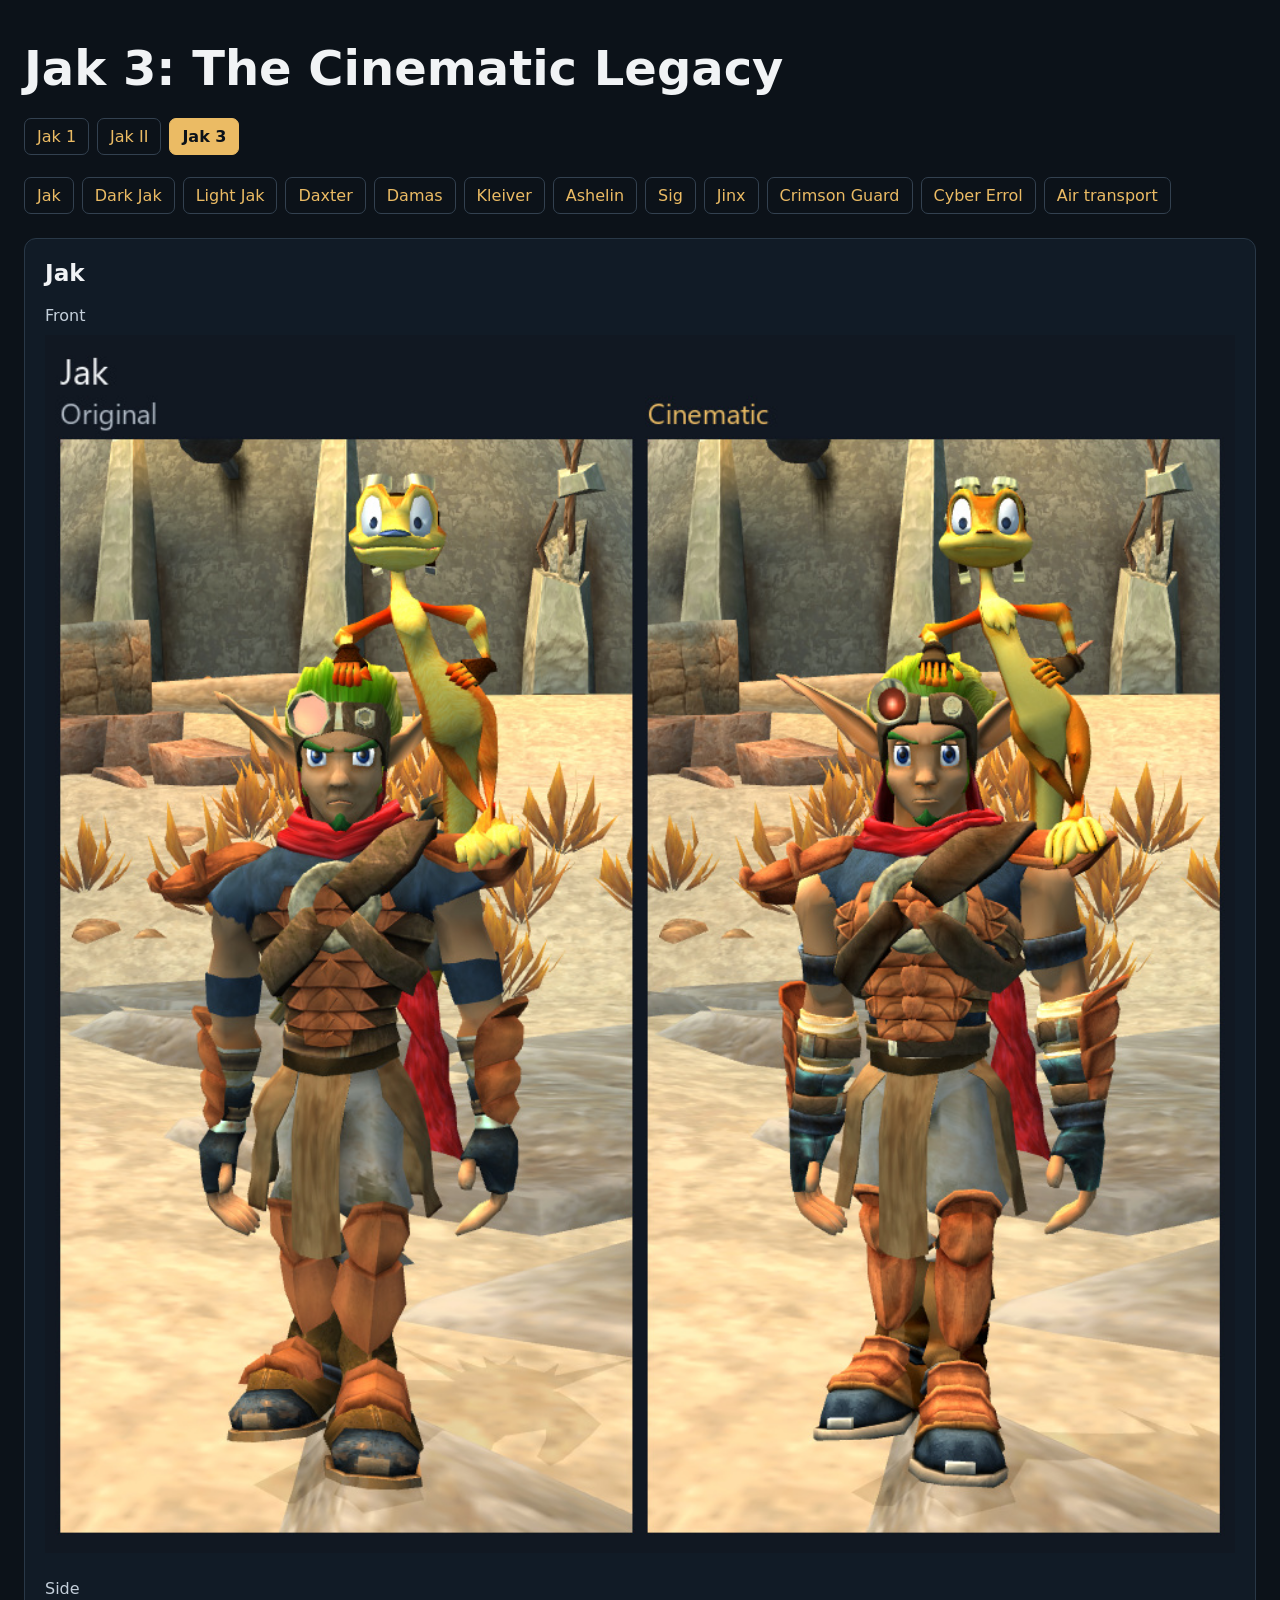
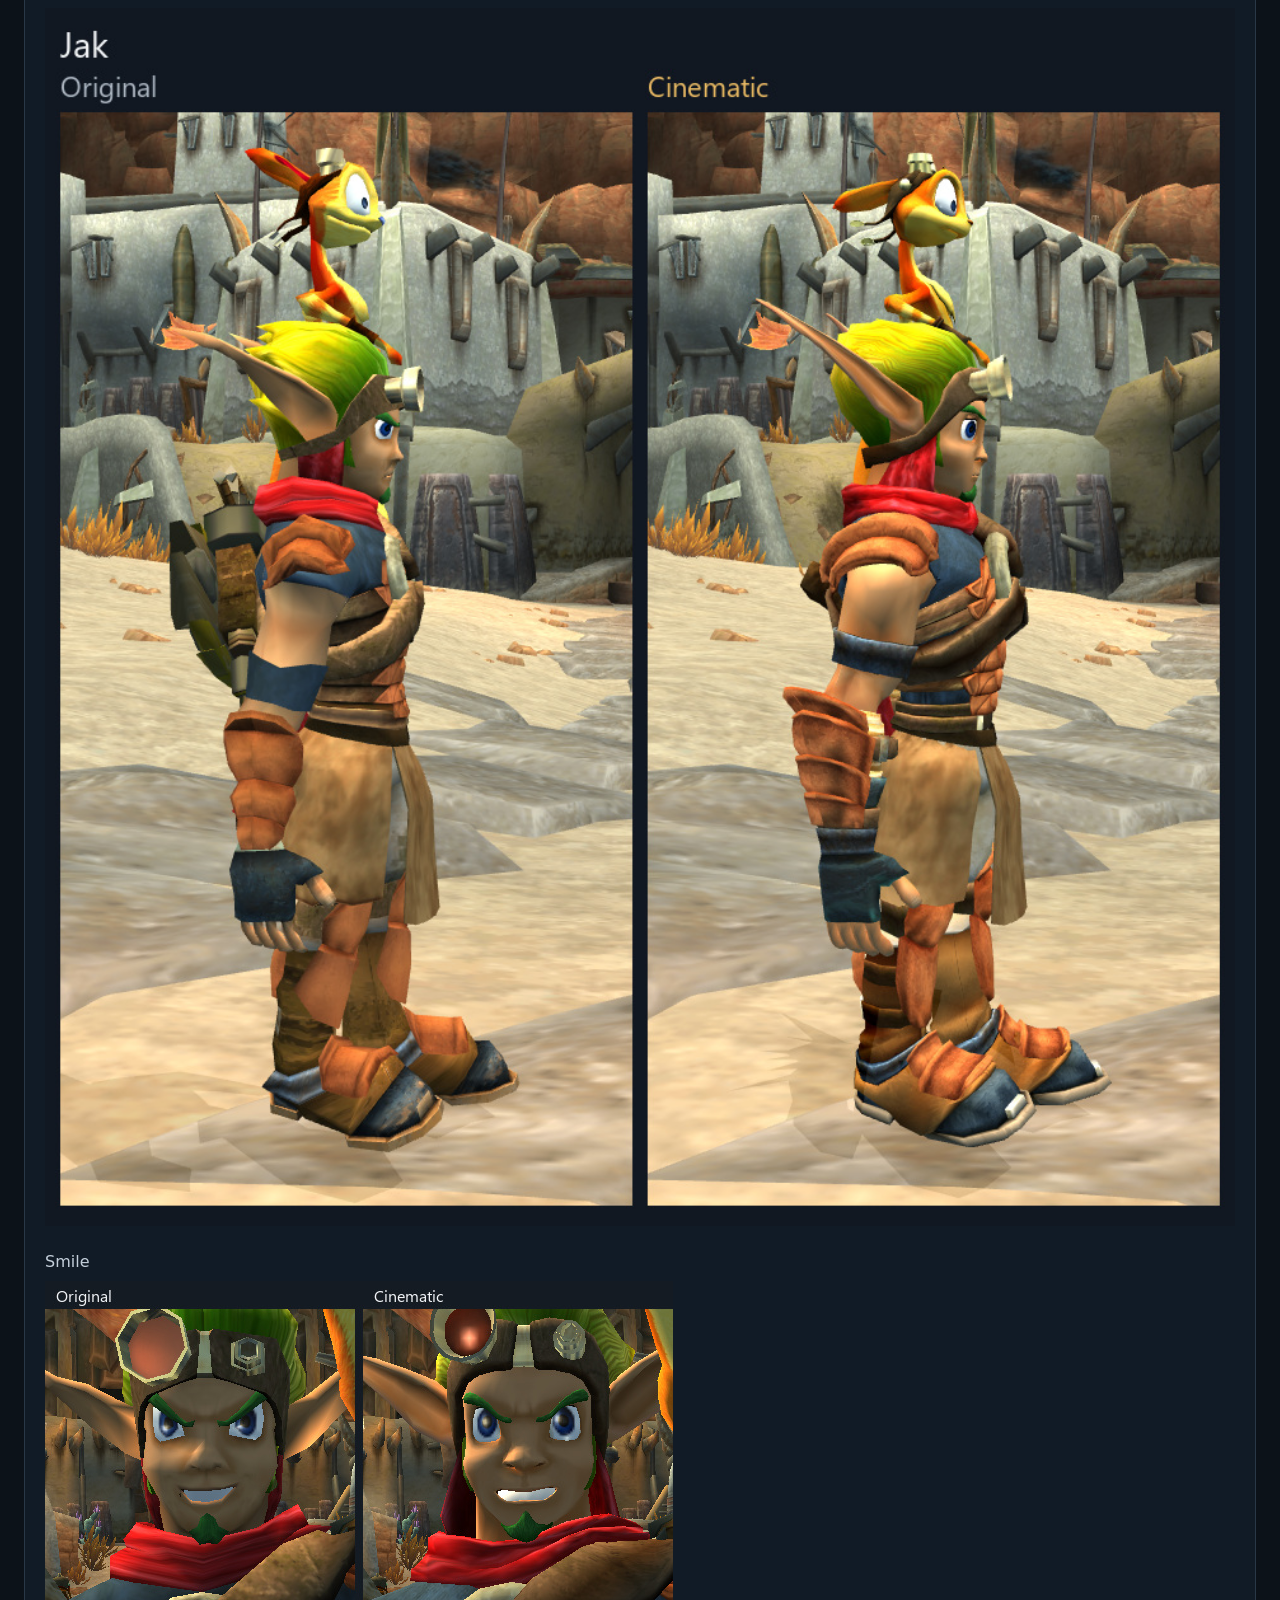
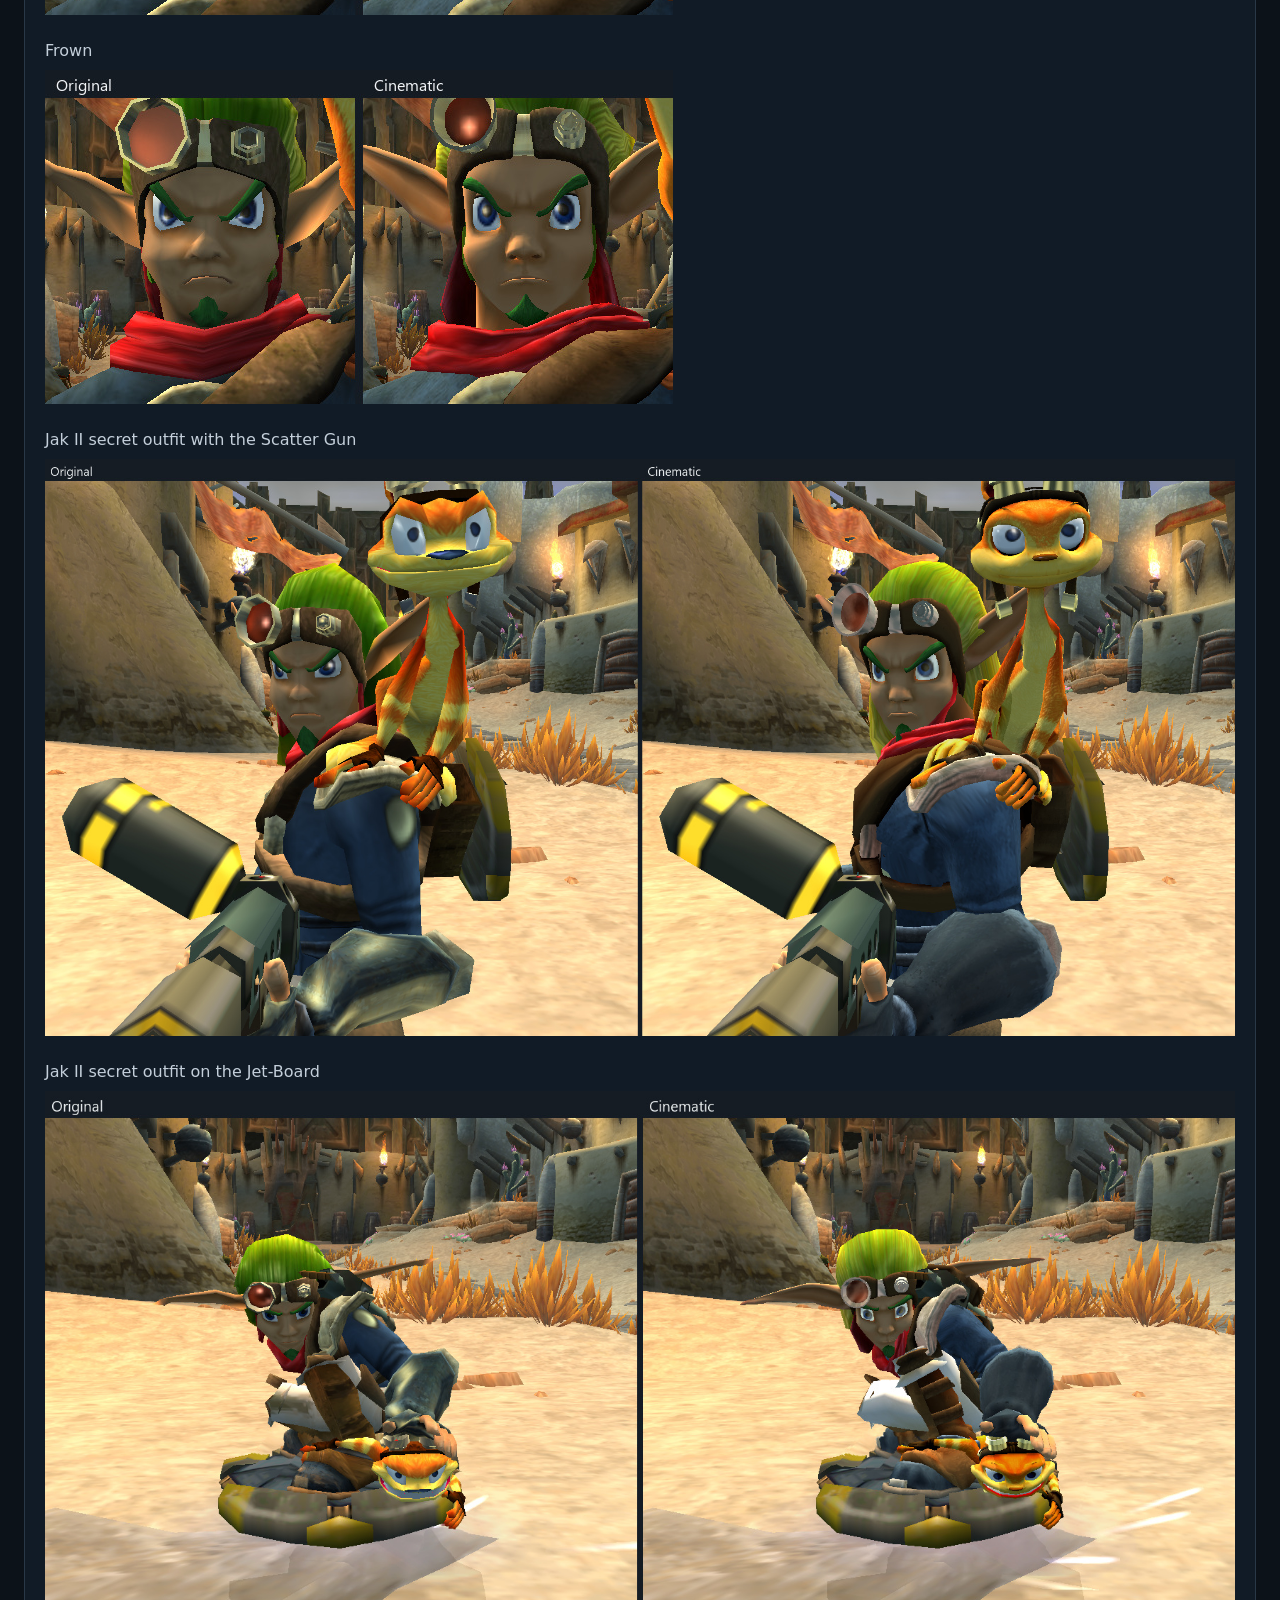
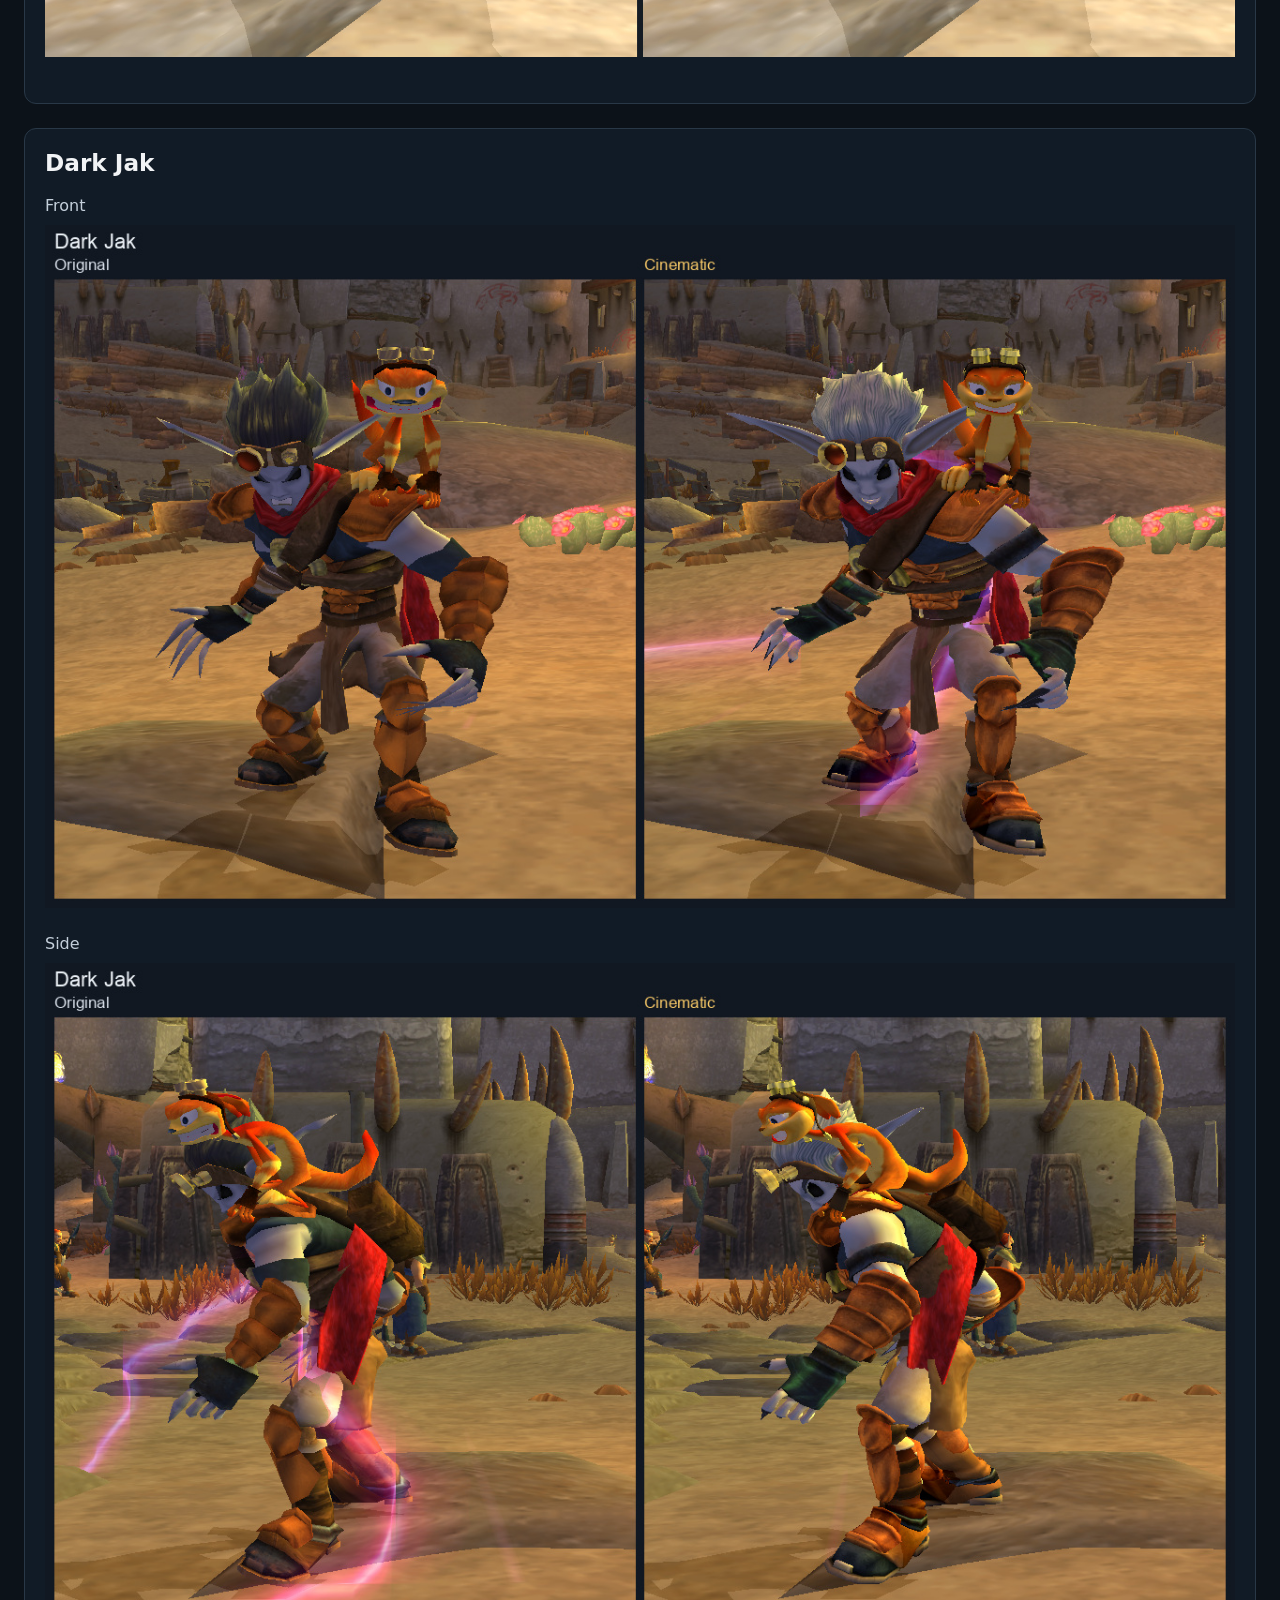
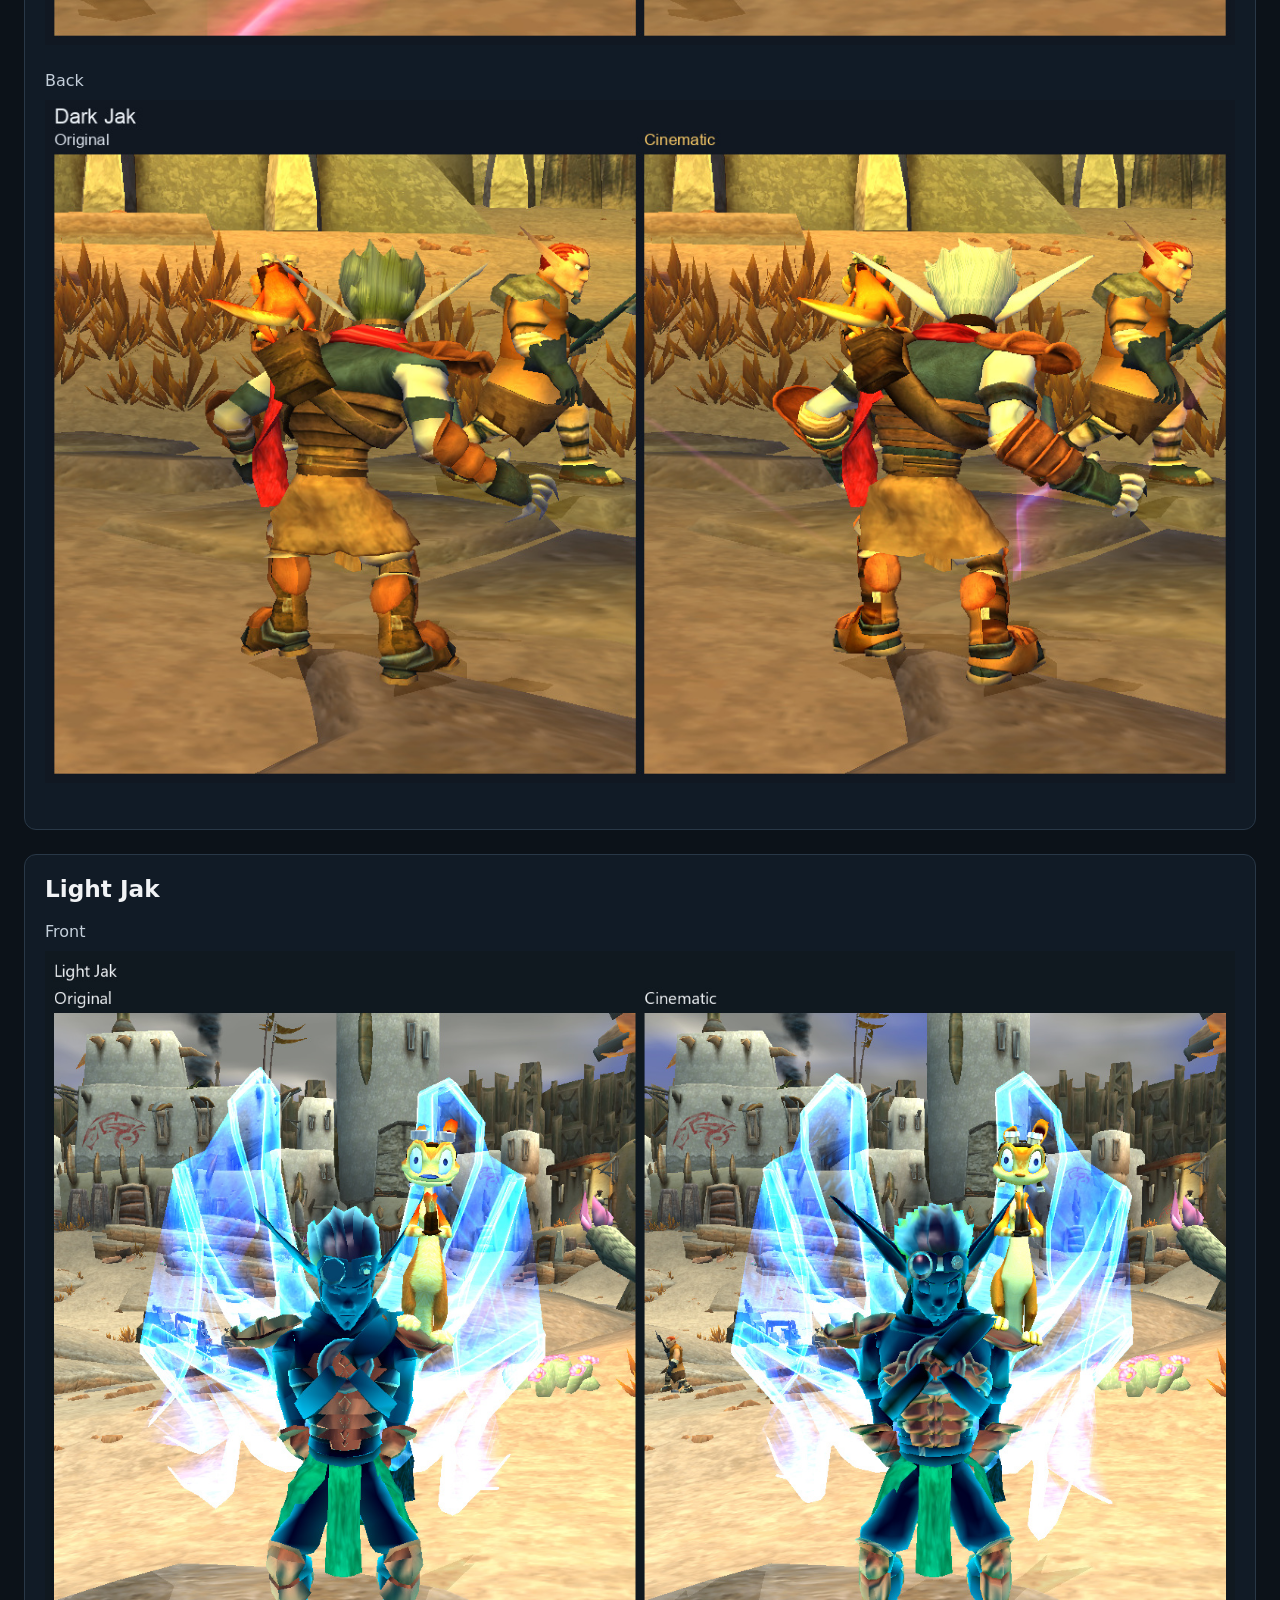
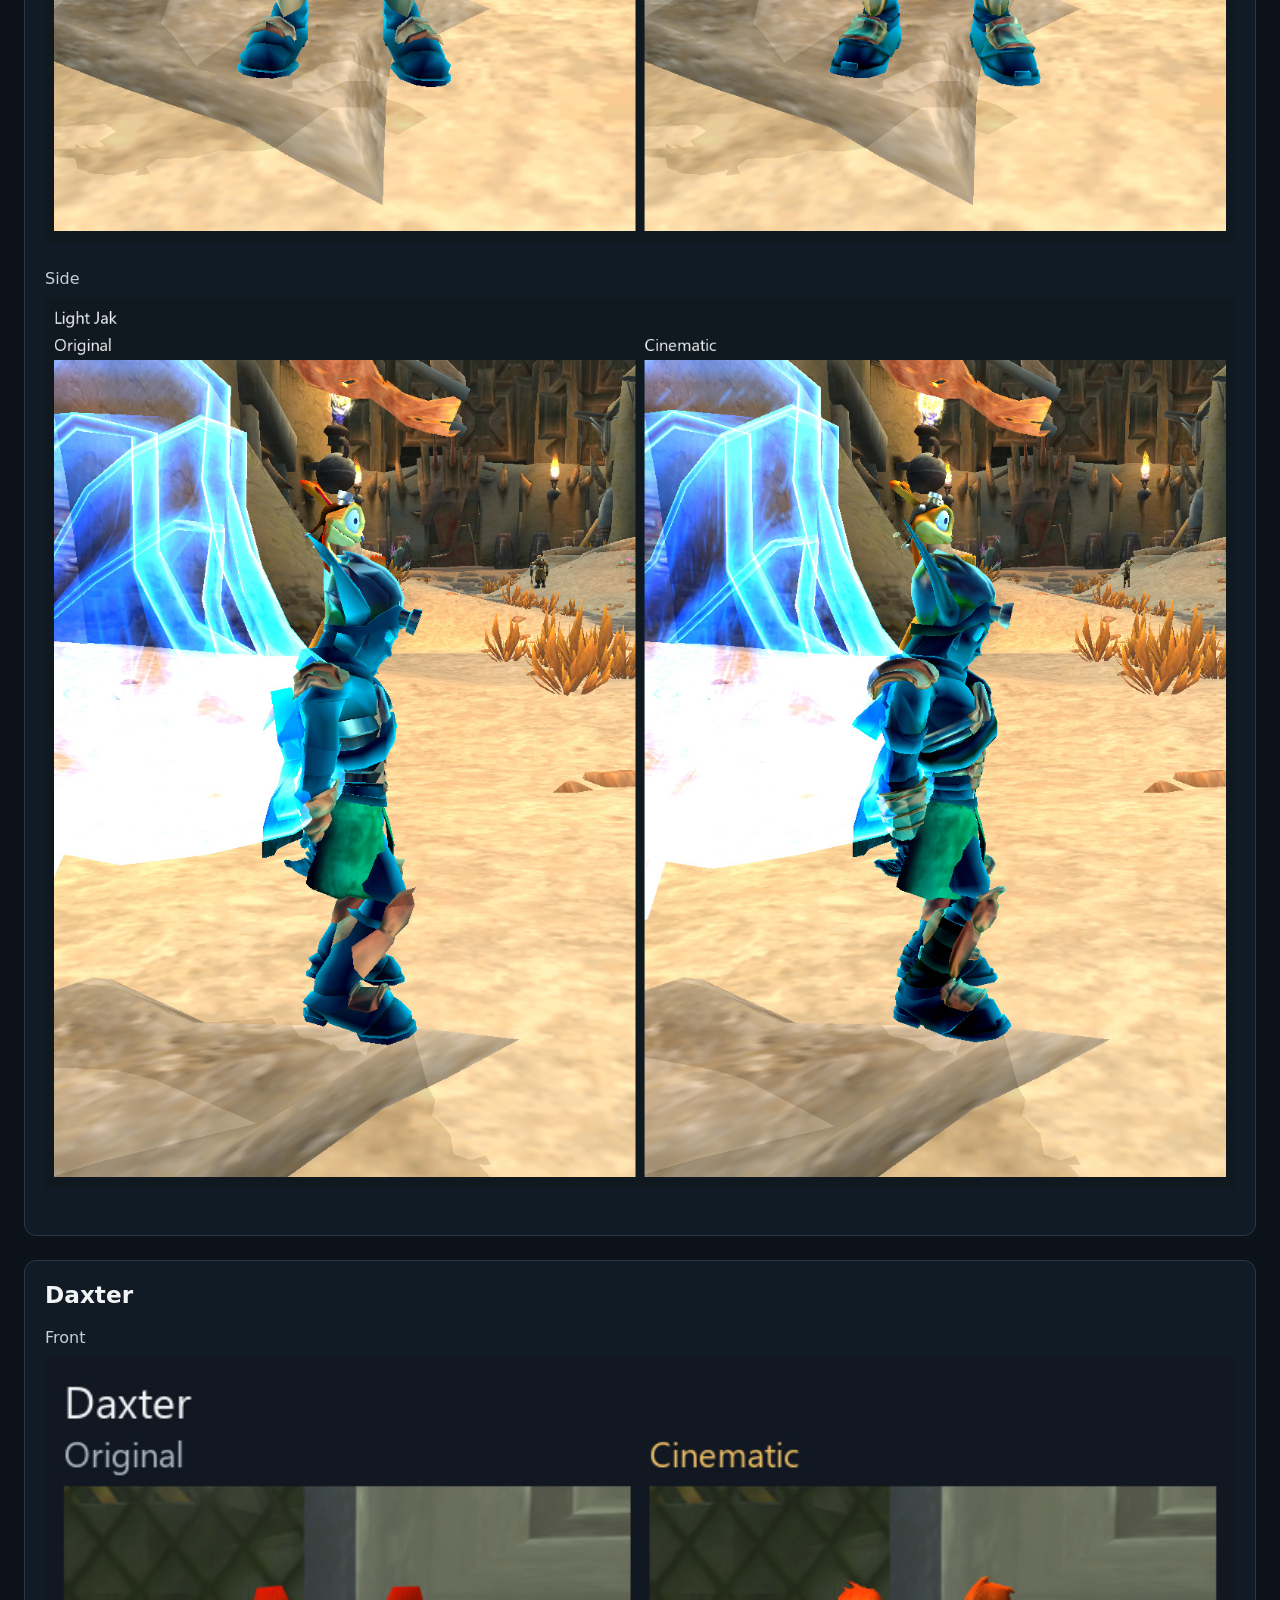
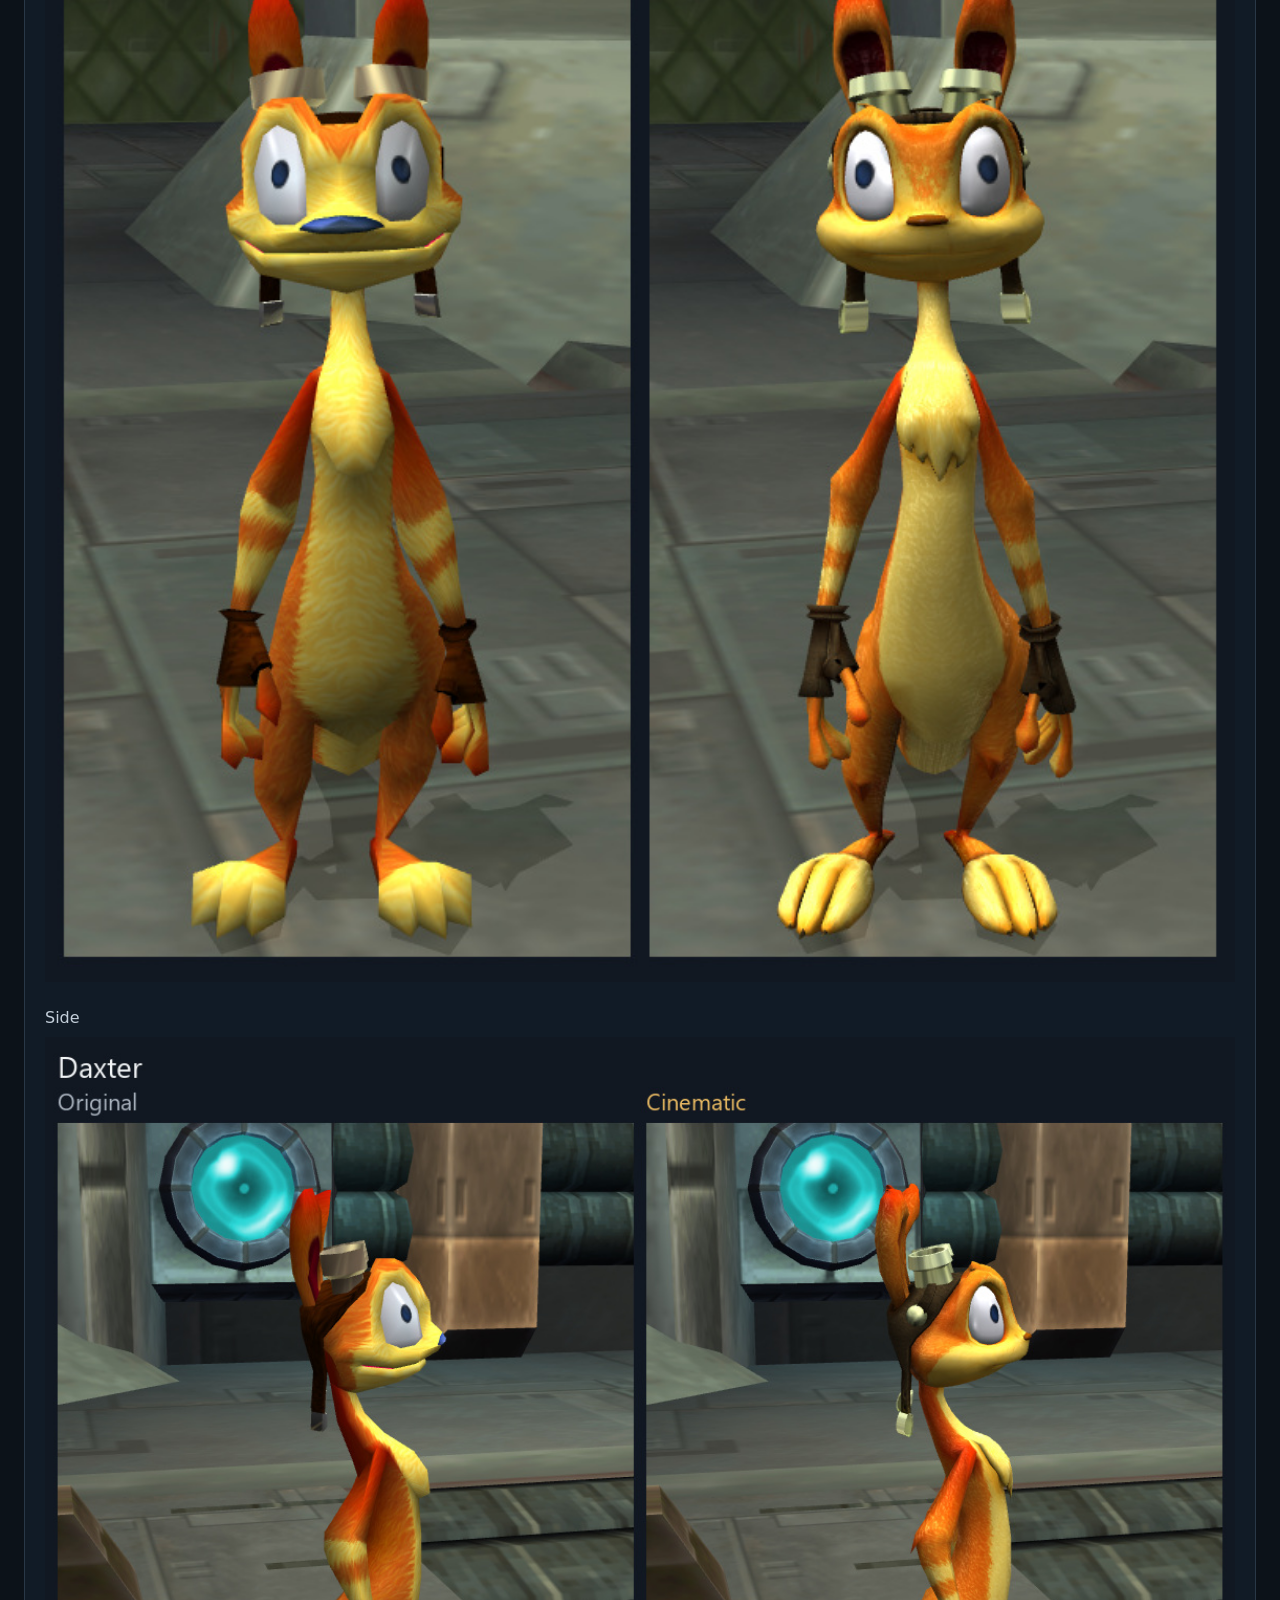
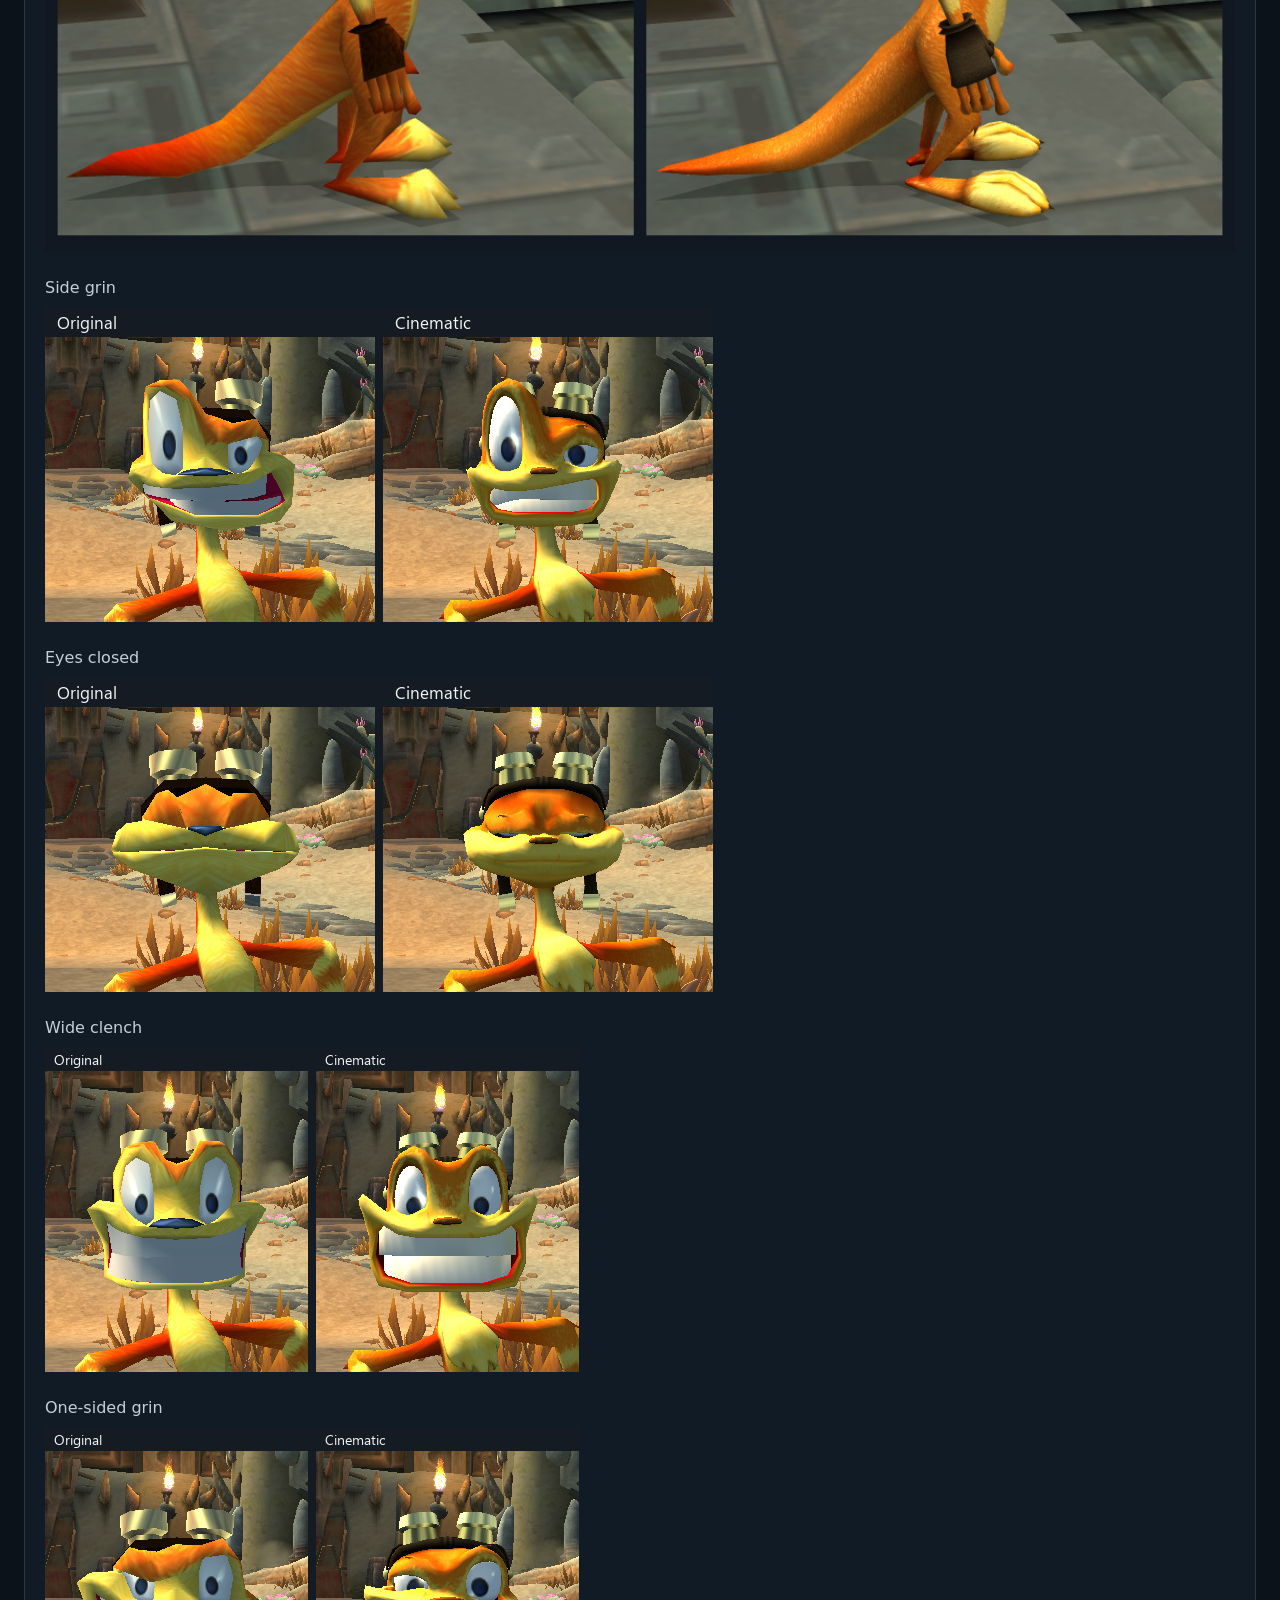
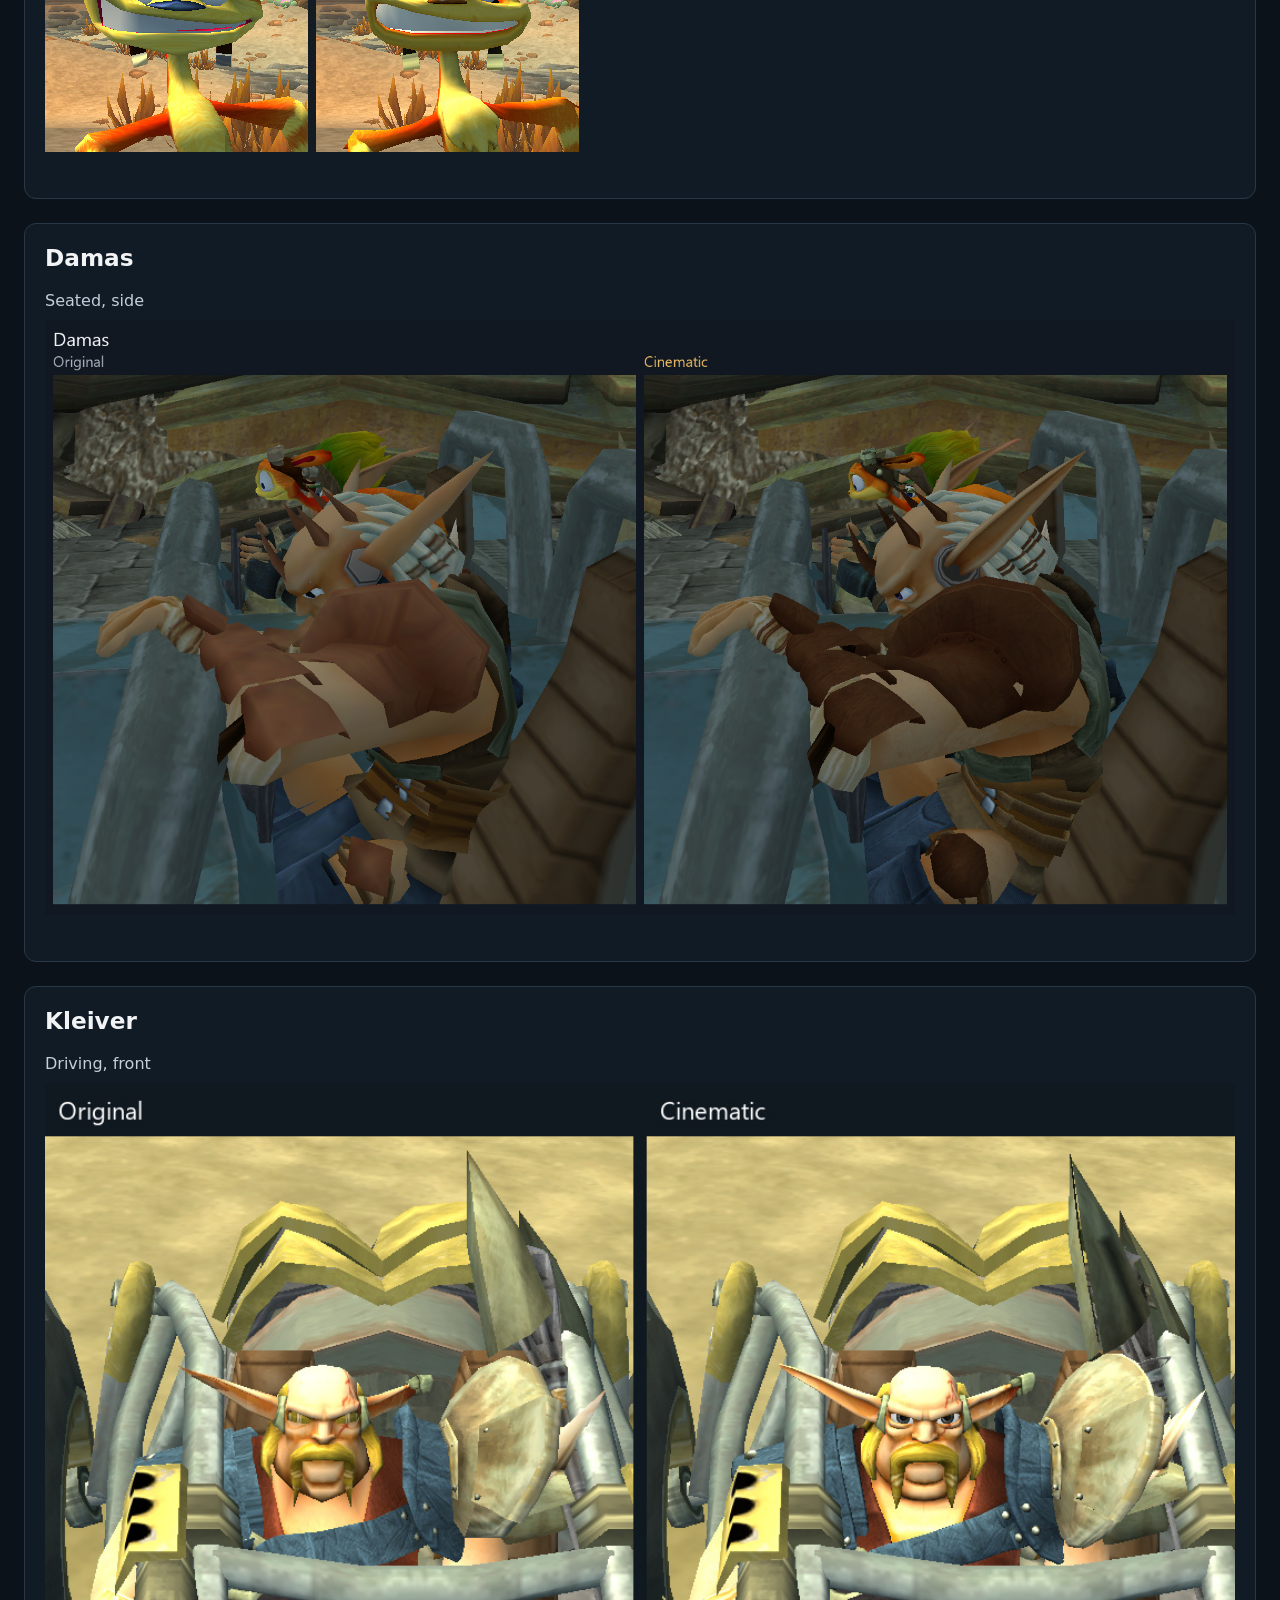
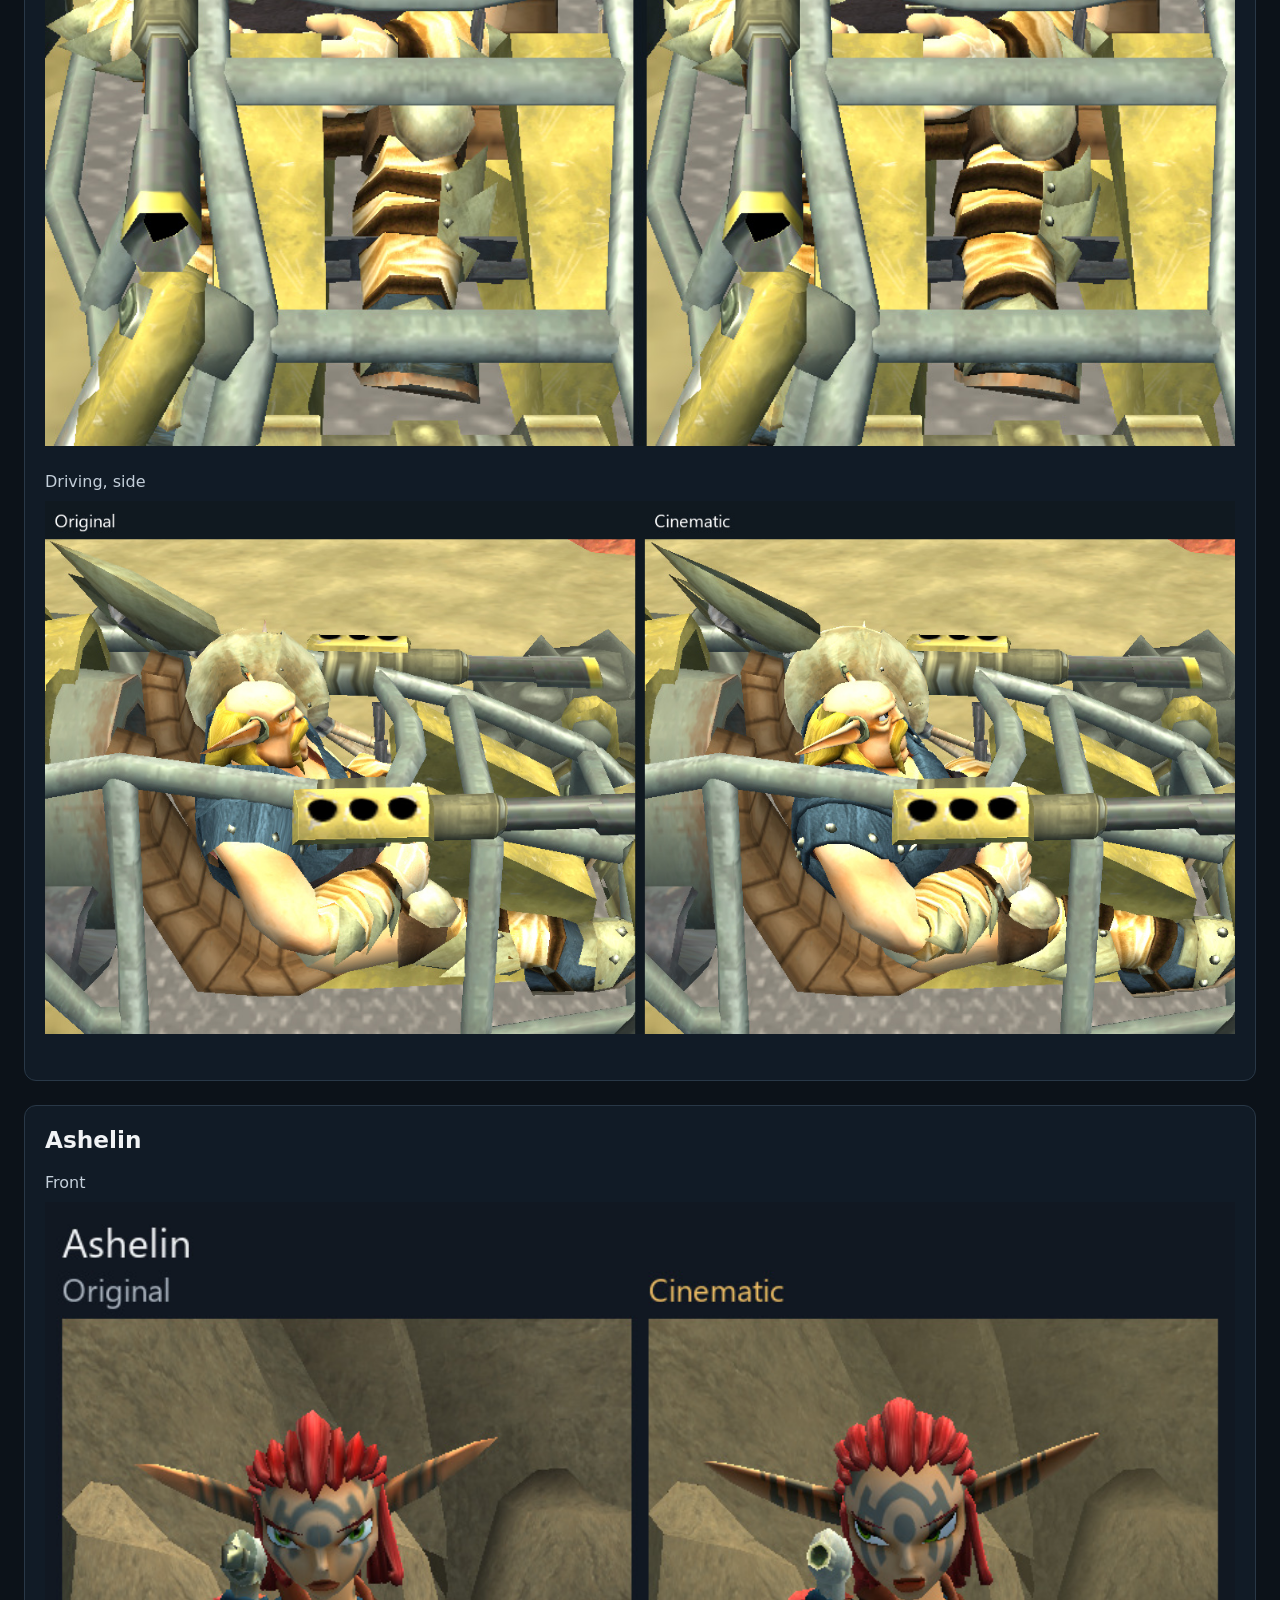
==== commit 20c37343: "Refresh in-game comparisons for jak3 v0.3.11" ====
--- a/docs/comparisons/jak3.html
+++ b/docs/comparisons/jak3.html
@@ -25,6 +25,8 @@
 <figure><figcaption>Side</figcaption><a href="jak3/jak-1.jpg?v=fc85ff5c7d08"><img src="jak3/jak-1.jpg?v=fc85ff5c7d08" width="936" height="958" alt="Jak, Side: Original left, Cinematic right" loading="lazy" decoding="async"></a></figure>
 <figure id="jak-smile"><figcaption>Smile</figcaption><a href="jak3/expressions/jak-smile.jpg"><img src="jak3/expressions/jak-smile.jpg" width="628" height="334" alt="Smile. Original left, Cinematic right." style="width:auto;max-width:100%" loading="lazy" decoding="async"></a></figure>
 <figure id="jak-frown"><figcaption>Frown</figcaption><a href="jak3/expressions/jak-frown.jpg"><img src="jak3/expressions/jak-frown.jpg" width="628" height="334" alt="Frown. Original left, Cinematic right." style="width:auto;max-width:100%" loading="lazy" decoding="async"></a></figure>
+<figure id="jak-secret-blue-jacket"><figcaption>Jak II secret outfit with the Scatter Gun</figcaption><a href="jak3/expressions/jak-secret-blue-jacket.jpg?v=725fb1115e71"><img src="jak3/expressions/jak-secret-blue-jacket.jpg?v=725fb1115e71" width="2048" height="993" alt="Jak II secret outfit with the Scatter Gun. Original left, Cinematic right." style="width:auto;max-width:100%" loading="lazy" decoding="async"></a></figure>
+<figure id="jak-secret-jet-board"><figcaption>Jak II secret outfit on the Jet-Board</figcaption><a href="jak3/expressions/jak-secret-jet-board.jpg?v=5c538c5f4eb4"><img src="jak3/expressions/jak-secret-jet-board.jpg?v=5c538c5f4eb4" width="1678" height="798" alt="Jak II secret outfit on the Jet-Board. Original left, Cinematic right." style="width:auto;max-width:100%" loading="lazy" decoding="async"></a></figure>
 </section>
 <section id="darkjak"><h2>Dark Jak</h2>
 <figure><figcaption>Front</figcaption><a href="jak3/darkjak-front-v037.jpg?v=50e3f3a95979"><img src="jak3/darkjak-front-v037.jpg?v=50e3f3a95979" width="1269" height="728" alt="Dark Jak, Front: Original left, Cinematic right" loading="lazy" decoding="async"></a></figure>
